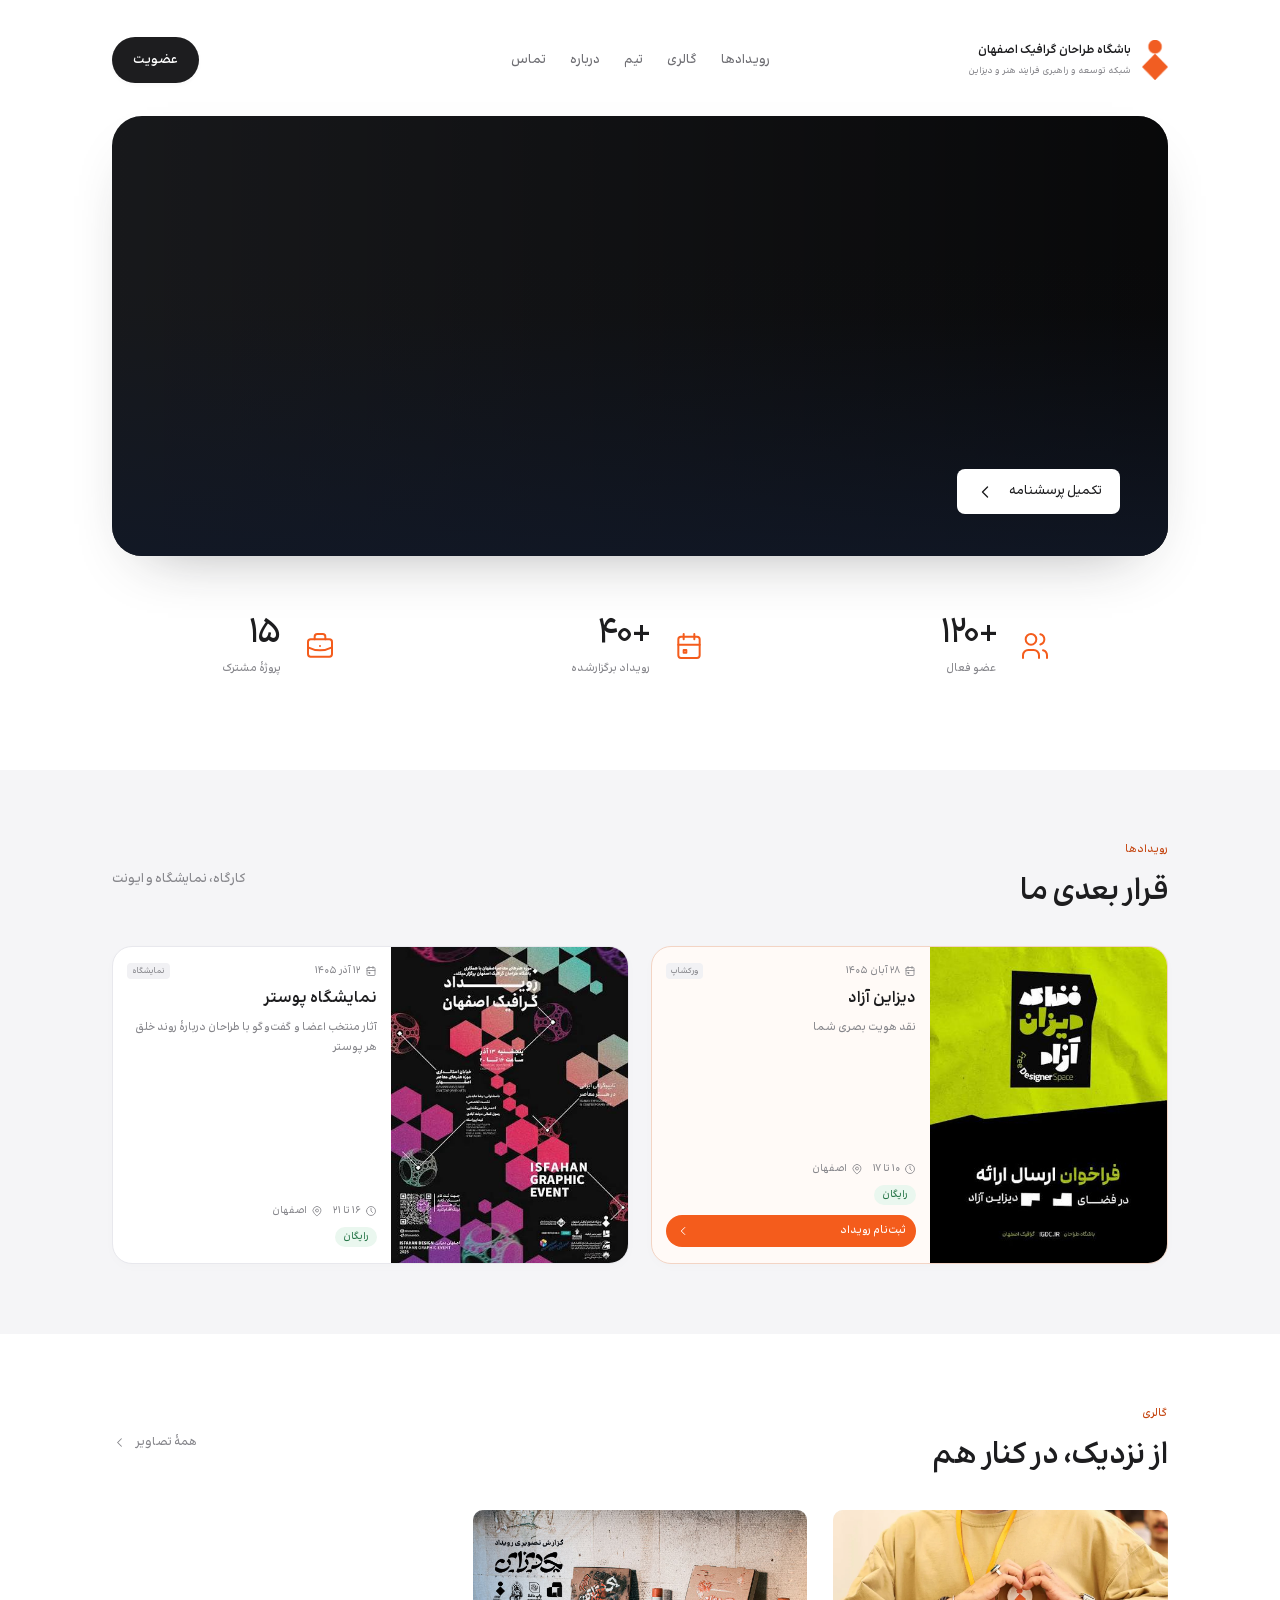
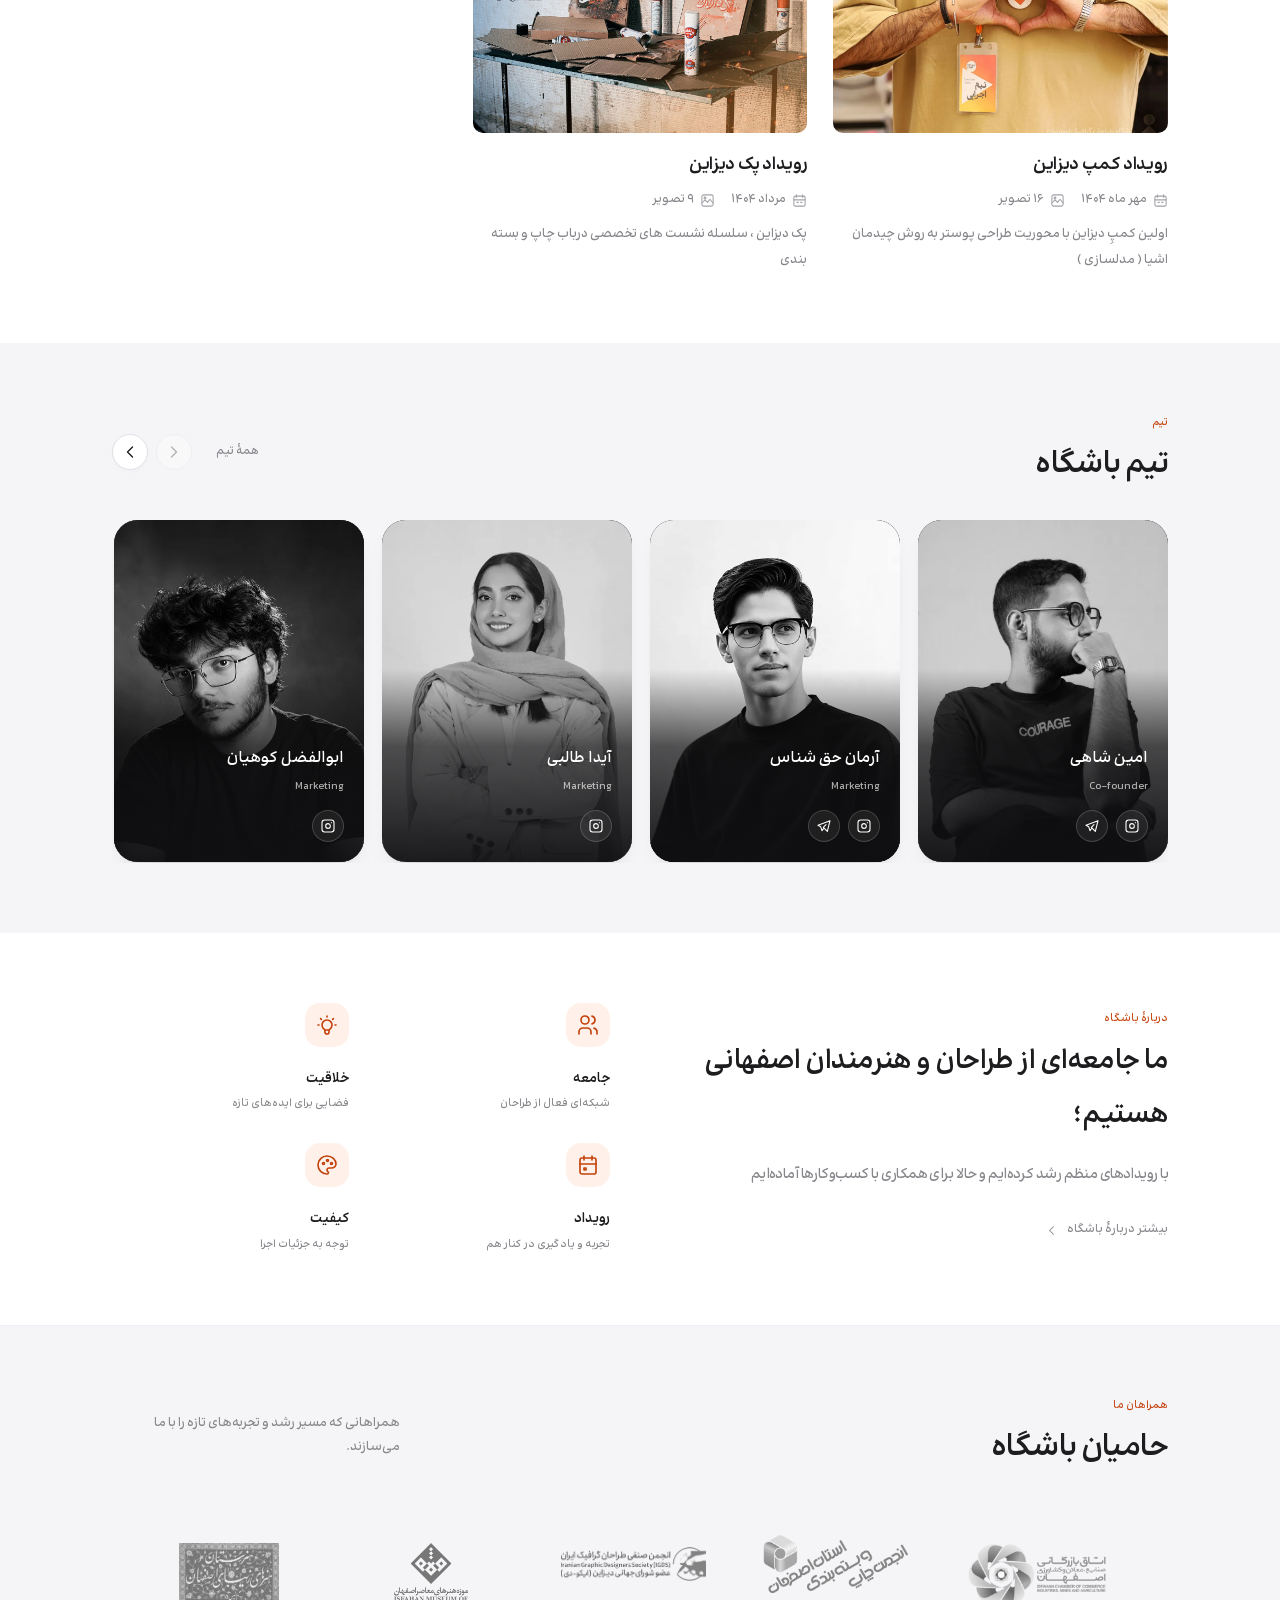
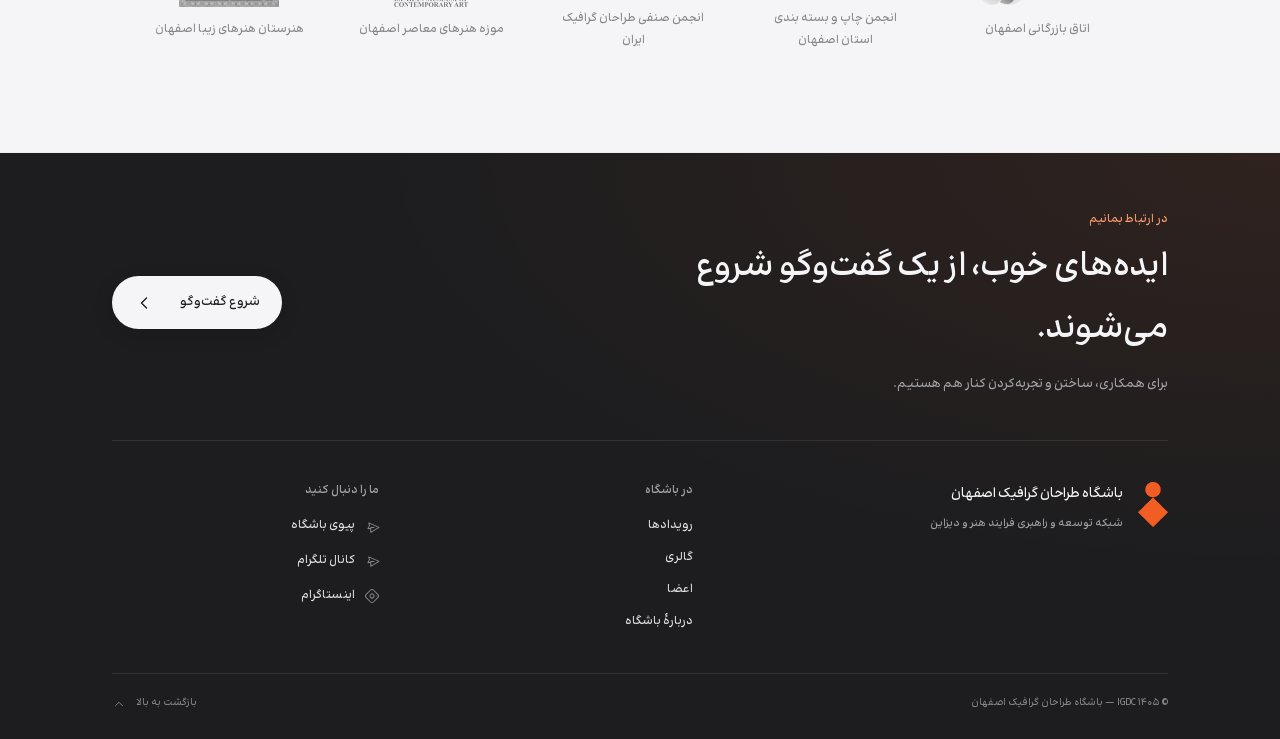
==== index.html @ b0b1ccf9 "Add files via upload" ====
<!DOCTYPE html>
<html lang="fa" dir="rtl"><head><meta charset="utf-8"><meta name="viewport" content="width=device-width, initial-scale=1, viewport-fit=cover"><title>باشگاه طراحان گرافیک اصفهان | IGDC</title><meta name="description" content="شبکه توسعه و راهبری فرایند هنر و دیزاین"><meta property="og:type" content="website"><meta property="og:title" content="باشگاه طراحان گرافیک اصفهان"><meta property="og:description" content="شبکه توسعه و راهبری فرایند هنر و دیزاین"><meta name="theme-color" content="#ffffff"><meta name="color-scheme" content="light"><link rel="canonical" href="https://igdc.ir/"><meta property="og:url" content="https://igdc.ir/"><link rel="icon" type="image/png" href="/assets/img/Favicon.png"><link rel="apple-touch-icon" href="/assets/img/Favicon.png"><link rel="preload" href="/assets/fonts/Ravi-VF.ttf" as="font" type="font/ttf" crossorigin><link rel="stylesheet" href="/assets/site.css?v=13"></head><body><a class="skip" href="#main">پرش به محتوا</a><svg width="0" height="0" style="position:absolute" aria-hidden="true" focusable="false"><defs>
<symbol id="cal" viewBox="0 0 24 24">
  <path d="M4 7a2 2 0 0 1 2 -2h12a2 2 0 0 1 2 2v12a2 2 0 0 1 -2 2h-12a2 2 0 0 1 -2 -2l0 -12" />
  <path d="M16 3l0 4" />
  <path d="M8 3l0 4" />
  <path d="M4 11l16 0" />
  <path d="M8 15h2v2h-2l0 -2" />
</symbol>
<symbol id="pin" viewBox="0 0 24 24">
  <path d="M9 11a3 3 0 1 0 6 0a3 3 0 0 0 -6 0" />
  <path d="M17.657 16.657l-4.243 4.243a2 2 0 0 1 -2.827 0l-4.244 -4.243a8 8 0 1 1 11.314 0" />
</symbol>
<symbol id="mail" viewBox="0 0 24 24">
  <path d="M3 7a2 2 0 0 1 2 -2h14a2 2 0 0 1 2 2v10a2 2 0 0 1 -2 2h-14a2 2 0 0 1 -2 -2v-10" />
  <path d="M3 7l9 6l9 -6" />
</symbol>
<symbol id="phone" viewBox="0 0 24 24">
  <path d="M5 4h4l2 5l-2.5 1.5a11 11 0 0 0 5 5l1.5 -2.5l5 2v4a2 2 0 0 1 -2 2a16 16 0 0 1 -15 -15a2 2 0 0 1 2 -2" />
</symbol>
<symbol id="moon" viewBox="0 0 24 24">
  <path d="M12 3c.132 0 .263 0 .393 0a7.5 7.5 0 0 0 7.92 12.446a9 9 0 1 1 -8.313 -12.454l0 .008" />
</symbol>
<symbol id="sun" viewBox="0 0 24 24">
  <path d="M8 12a4 4 0 1 0 8 0a4 4 0 1 0 -8 0" />
  <path d="M3 12h1m8 -9v1m8 8h1m-9 8v1m-6.4 -15.4l.7 .7m12.1 -.7l-.7 .7m0 11.4l.7 .7m-12.1 -.7l-.7 .7" />
</symbol>
<symbol id="ig" viewBox="0 0 24 24">
  <path d="M3 7a4 4 0 0 1 4 -4h10a4 4 0 0 1 4 4v10a4 4 0 0 1 -4 4h-10a4 4 0 0 1 -4 -4l0 -10" />
  <path d="M8.5 12a3.5 3.5 0 1 0 7 0a3.5 3.5 0 0 0 -7 0" />
  <path d="M17 7v.01" />
</symbol>
<symbol id="tg" viewBox="0 0 24 24">
  <path d="M15 10l-4 4l6 6l4 -16l-18 7l4 2l2 6l3 -4" />
</symbol>
<symbol id="clock" viewBox="0 0 24 24">
  <path d="M3 12a9 9 0 1 0 18 0a9 9 0 0 0 -18 0" />
  <path d="M12 7v5l3 3" />
</symbol>
<symbol id="users" viewBox="0 0 24 24">
  <path d="M5 7a4 4 0 1 0 8 0a4 4 0 1 0 -8 0" />
  <path d="M3 21v-2a4 4 0 0 1 4 -4h4a4 4 0 0 1 4 4v2" />
  <path d="M16 3.13a4 4 0 0 1 0 7.75" />
  <path d="M21 21v-2a4 4 0 0 0 -3 -3.85" />
</symbol>
<symbol id="pal" viewBox="0 0 24 24">
  <path d="M12 21a9 9 0 0 1 0 -18c4.97 0 9 3.582 9 8c0 1.06 -.474 2.078 -1.318 2.828c-.844 .75 -1.989 1.172 -3.182 1.172h-2.5a2 2 0 0 0 -1 3.75a1.3 1.3 0 0 1 -1 2.25" />
  <path d="M7.5 10.5a1 1 0 1 0 2 0a1 1 0 1 0 -2 0" />
  <path d="M11.5 7.5a1 1 0 1 0 2 0a1 1 0 1 0 -2 0" />
  <path d="M15.5 10.5a1 1 0 1 0 2 0a1 1 0 1 0 -2 0" />
</symbol>
<symbol id="bulb" viewBox="0 0 24 24">
  <path d="M3 12h1m8 -9v1m8 8h1m-15.4 -6.4l.7 .7m12.1 -.7l-.7 .7" />
  <path d="M9 16a5 5 0 1 1 6 0a3.5 3.5 0 0 0 -1 3a2 2 0 0 1 -4 0a3.5 3.5 0 0 0 -1 -3" />
  <path d="M9.7 17l4.6 0" />
</symbol>
<symbol id="chev" viewBox="0 0 24 24">
  <path d="M15 6l-6 6l6 6" />
</symbol>
<symbol id="projects" viewBox="0 0 24 24">
  <path d="M3 9a2 2 0 0 1 2 -2h14a2 2 0 0 1 2 2v9a2 2 0 0 1 -2 2h-14a2 2 0 0 1 -2 -2l0 -9" />
  <path d="M8 7v-2a2 2 0 0 1 2 -2h4a2 2 0 0 1 2 2v2" />
  <path d="M12 12l0 .01" />
  <path d="M3 13a20 20 0 0 0 18 0" />
</symbol></defs></svg><header id="hdr"><div class="wrap bar"><a class="logo" href="#home" aria-label="باشگاه طراحان گرافیک اصفهان — خانه"><img class="brand-mark" src="/assets/img/Logo.png" alt="" width="26" height="40"><span class="brand-wordmark"><b>باشگاه طراحان گرافیک اصفهان</b><small>شبکه توسعه و راهبری فرایند هنر و دیزاین</small></span></a><nav id="menu" aria-label="ناوبری اصلی"><a href="#events">رویدادها</a><a href="/gallery">گالری</a><a href="/members">تیم</a><a href="/about">درباره</a><a href="#club-footer">تماس</a></nav><div class="acts"><button class="cta membership-trigger" type="button" aria-haspopup="dialog" aria-controls="membership-dialog">عضویت</button><button class="burger" id="mb" type="button" aria-label="باز کردن منو" aria-expanded="false" aria-controls="menu"><span></span></button></div></div></header><main id="main"><section class="hero" id="home"><div class="wrap"><h1 class="sr-only">باشگاه طراحان گرافیک اصفهان</h1><div class="feature-stage" id="feature-stage"><div class="stage-art" aria-hidden="true"><span class="stage-word">IGDC</span><span class="orb"></span><span class="orb2"></span></div></div><div class="stats" aria-label="باشگاه در یک نگاه"><div class="stat"><svg class="i stat-icon" aria-hidden="true"><use href="#users"/></svg><strong dir="ltr">۱۲۰+</strong><span>عضو فعال</span></div><div class="stat"><svg class="i stat-icon" aria-hidden="true"><use href="#cal"/></svg><strong dir="ltr">۴۰+</strong><span>رویداد برگزارشده</span></div><div class="stat"><svg class="i stat-icon" aria-hidden="true"><use href="#projects"/></svg><strong dir="ltr">۱۵</strong><span>پروژهٔ مشترک</span></div></div></div></section><section class="section section-tint" id="events"><div class="wrap"><div class="section-heading"><div><span class="eyebrow">رویدادها</span><h2>قرار بعدی ما</h2></div><p>کارگاه، نمایشگاه و ایونت</p></div><div class="events"><article class="ev registration-open"><div class="event-summary"><div class="ev-visual"><span class="event-monogram" aria-hidden="true"><svg class="i" aria-hidden="true"><use href="#pal"/></svg></span><span class="event-category">ورکشاپ</span><span class="event-status">ثبت‌نام باز است</span></div><div class="ev-body"><div class="event-date"><svg class="i" aria-hidden="true"><use href="#cal"/></svg><span>۲۸ آبان ۱۴۰۵</span></div><h3>هویت بصری، از بریف تا ارائه</h3><p class="event-description">طراحی یک هویت کامل در یک روز، با نقد حضوری و بازخورد مستقیم</p></div></div><div class="event-footer"><div class="event-details"><div class="event-meta"><span><svg class="i" aria-hidden="true"><use href="#clock"/></svg>۱۰ تا ۱۷</span><span><svg class="i" aria-hidden="true"><use href="#pin"/></svg>اصفهان</span></div></div><span class="event-pending">لینک ثبت‌نام به‌زودی</span></div></article><article class="ev"><div class="event-summary"><div class="ev-visual"><span class="event-monogram" aria-hidden="true"><svg class="i" aria-hidden="true"><use href="#pal"/></svg></span><span class="event-category">نمایشگاه</span><span class="event-status">برنامهٔ باشگاه</span></div><div class="ev-body"><div class="event-date"><svg class="i" aria-hidden="true"><use href="#cal"/></svg><span>۱۲ آذر ۱۴۰۵</span></div><h3>نمایشگاه پوستر</h3><p class="event-description">آثار منتخب تیم و گفت‌وگو با طراحان دربارهٔ روند خلق هر پوستر</p></div></div><div class="event-footer"><div class="event-details"><div class="event-meta"><span><svg class="i" aria-hidden="true"><use href="#clock"/></svg>۱۶ تا ۲۱</span><span><svg class="i" aria-hidden="true"><use href="#pin"/></svg>اصفهان</span></div></div></div></article></div></div></section><section class="section" id="gallery"><div class="wrap"><div class="section-heading"><div><span class="eyebrow">گالری</span><h2>از نزدیک، در کنار هم</h2></div><a class="text-link" href="/gallery">همهٔ تصاویر <svg class="i" aria-hidden="true"><use href="#chev"/></svg></a></div><div class="gal" data-gallery="preview"><p class="empty-state">تصاویر تازهٔ باشگاه به‌زودی اینجا قرار می‌گیرند.</p></div></div></section><section class="section section-tint" id="team"><div class="wrap"><div class="section-heading members-heading"><div><span class="eyebrow">تیم</span><h2>تیم باشگاه</h2></div><div class="member-actions"><a class="text-link all-members" href="/members">همهٔ تیم</a><div class="rail-controls" aria-label="حرکت میان تیم"><button class="rail-button" type="button" data-rail-prev aria-controls="members-rail" aria-label="تیمی قبلی"><svg class="i" aria-hidden="true"><use href="#chev"/></svg></button><button class="rail-button" type="button" data-rail-next aria-controls="members-rail" aria-label="تیمی بعدی"><svg class="i" aria-hidden="true"><use href="#chev"/></svg></button></div></div></div><div class="team members-strip" id="members-rail" tabindex="0" role="region" aria-label="تیمی باشگاه"><article class="mem"><div class="ph"><span class="portrait-placeholder" aria-hidden="true"><svg class="i" aria-hidden="true"><use href="#users"/></svg></span></div><div class="mi"><h3>نام عضو اول</h3><p>مدیر باشگاه</p></div></article><article class="mem"><div class="ph"><span class="portrait-placeholder" aria-hidden="true"><svg class="i" aria-hidden="true"><use href="#users"/></svg></span></div><div class="mi"><h3>نام عضو دوم</h3><p>مدیر رویدادها</p></div></article><article class="mem"><div class="ph"><span class="portrait-placeholder" aria-hidden="true"><svg class="i" aria-hidden="true"><use href="#users"/></svg></span></div><div class="mi"><h3>نام عضو سوم</h3><p>مدیر بازاریابی</p></div></article><article class="mem"><div class="ph"><span class="portrait-placeholder" aria-hidden="true"><svg class="i" aria-hidden="true"><use href="#users"/></svg></span></div><div class="mi"><h3>نام عضو چهارم</h3><p>مدیر محتوا</p></div></article><article class="mem"><div class="ph"><span class="portrait-placeholder" aria-hidden="true"><svg class="i" aria-hidden="true"><use href="#users"/></svg></span></div><div class="mi"><h3>نام عضو پنجم</h3><p>عضو باشگاه</p></div></article><article class="mem"><div class="ph"><span class="portrait-placeholder" aria-hidden="true"><svg class="i" aria-hidden="true"><use href="#users"/></svg></span></div><div class="mi"><h3>نام عضو ششم</h3><p>عضو باشگاه</p></div></article><article class="mem"><div class="ph"><span class="portrait-placeholder" aria-hidden="true"><svg class="i" aria-hidden="true"><use href="#users"/></svg></span></div><div class="mi"><h3>نام عضو هفتم</h3><p>عضو باشگاه</p></div></article><article class="mem"><div class="ph"><span class="portrait-placeholder" aria-hidden="true"><svg class="i" aria-hidden="true"><use href="#users"/></svg></span></div><div class="mi"><h3>نام عضو هشتم</h3><p>عضو باشگاه</p></div></article><article class="mem"><div class="ph"><span class="portrait-placeholder" aria-hidden="true"><svg class="i" aria-hidden="true"><use href="#users"/></svg></span></div><div class="mi"><h3>نام عضو نهم</h3><p>عضو باشگاه</p></div></article><article class="mem"><div class="ph"><span class="portrait-placeholder" aria-hidden="true"><svg class="i" aria-hidden="true"><use href="#users"/></svg></span></div><div class="mi"><h3>نام عضو دهم</h3><p>عضو باشگاه</p></div></article></div></div></section><section class="section" id="about"><div class="wrap about-layout"><div class="about-copy"><span class="eyebrow">دربارهٔ باشگاه</span><h2 class="statement">ما جامعه‌ای از طراحان و هنرمندان اصفهانی هستیم؛<span>با رویدادهای منظم رشد کرده‌ایم و حالا برای همکاری با کسب‌وکارها آماده‌ایم</span></h2><a class="text-link about-more" href="/about">بیشتر دربارهٔ باشگاه <svg class="i" aria-hidden="true"><use href="#chev"/></svg></a></div><div class="vals"><div class="val"><svg class="i" aria-hidden="true"><use href="#users"/></svg><h3>جامعه</h3><p>شبکه‌ای فعال از طراحان</p></div><div class="val"><svg class="i" aria-hidden="true"><use href="#bulb"/></svg><h3>خلاقیت</h3><p>فضایی برای ایده‌های تازه</p></div><div class="val"><svg class="i" aria-hidden="true"><use href="#cal"/></svg><h3>رویداد</h3><p>تجربه و یادگیری در کنار هم</p></div><div class="val"><svg class="i" aria-hidden="true"><use href="#pal"/></svg><h3>کیفیت</h3><p>توجه به جزئیات اجرا</p></div></div></div></section><section class="section sponsors-section" id="sponsors" aria-labelledby="sponsors-title"><div class="wrap"><div class="section-heading sponsor-heading"><div><span class="eyebrow">همراهان ما</span><h2 id="sponsors-title">حامیان باشگاه</h2></div><p data-sponsors-description>همراهانی که مسیر رشد و تجربه‌های تازه را با ما می‌سازند.</p></div><div class="sponsors-grid" tabindex="0" role="region" aria-label="لوگوهای حامیان باشگاه"><div class="sponsors-track"><div class="sponsors-group" aria-hidden="true"><span class="sponsor-card sponsor-placeholder"></span><span class="sponsor-card sponsor-placeholder"></span><span class="sponsor-card sponsor-placeholder"></span><span class="sponsor-card sponsor-placeholder"></span><span class="sponsor-card sponsor-placeholder"></span><span class="sponsor-card sponsor-placeholder"></span></div><div class="sponsors-group sponsors-clone" aria-hidden="true"><span class="sponsor-card sponsor-placeholder"></span><span class="sponsor-card sponsor-placeholder"></span><span class="sponsor-card sponsor-placeholder"></span><span class="sponsor-card sponsor-placeholder"></span><span class="sponsor-card sponsor-placeholder"></span><span class="sponsor-card sponsor-placeholder"></span></div></div></div></div></section></main><footer class="club-footer" id="club-footer"><div class="wrap"><div class="footer-top"><div><span class="eyebrow" data-footer-eyebrow>در ارتباط بمانیم</span><h2 data-footer-title>ایده‌های خوب، از یک گفت‌وگو شروع می‌شوند.</h2><p data-footer-description>برای همکاری، ساختن و تجربه‌کردن کنار هم هستیم.</p></div><button class="footer-cta" data-footer-action type="button" aria-haspopup="dialog" aria-controls="contact-dialog">شروع گفت‌وگو <svg class="i" aria-hidden="true"><use href="#chev"/></svg></button></div><div class="footer-columns"><div class="footer-identity"><img src="/assets/img/Logo.png" alt="" width="30" height="46"><div><p data-footer-brand>باشگاه طراحان گرافیک اصفهان</p><p data-footer-tagline>شبکه توسعه و راهبری فرایند هنر و دیزاین</p></div></div><div><h3 data-footer-links-title>در باشگاه</h3><nav class="footer-links" aria-label="پیوندهای پایین صفحه"><a href="/#events">رویدادها</a><a href="/gallery">گالری</a><a href="/members">تیم</a><a href="/about">دربارهٔ باشگاه</a></nav></div><div><h3 data-footer-social-title>ما را دنبال کنید</h3><div class="footer-networks"><a href="https://t.me/igdcir">کانال تلگرام <svg class="i" aria-hidden="true"><use href="#chev"/></svg></a><a href="https://t.me/igdc_ir">گفت‌وگو در تلگرام <svg class="i" aria-hidden="true"><use href="#chev"/></svg></a><a href="https://www.instagram.com/igdc.ir/" target="_blank" rel="noopener noreferrer">اینستاگرام <svg class="i" aria-hidden="true"><use href="#chev"/></svg></a></div></div></div><div class="footer-bottom"><p data-footer-copyright>© ۱۴۰۵ IGDC — باشگاه طراحان گرافیک اصفهان</p><a href="#main">بازگشت به بالا <svg class="i" aria-hidden="true"><use href="#chev"/></svg></a></div></div></footer><dialog class="membership-dialog" id="membership-dialog" aria-labelledby="membership-title"><button type="button" class="dialog-close" data-close-membership aria-label="بستن">×</button><div class="membership-art" data-membership-art aria-hidden="true"></div><div class="membership-content"><span class="eyebrow">عضویت در باشگاه</span><h2 id="membership-title">دیدار بعدی ما، به‌زودی.</h2><span class="membership-state"><span></span>عضویت فعلاً بسته است</span><p>زمان شروع عضویت در شبکه‌های اجتماعی باشگاه اعلام می‌شود.</p><div class="dialog-socials"><a class="social-link" href="https://t.me/igdcir" data-channel-link target="_blank" rel="noopener noreferrer"><svg class="i" aria-hidden="true"><use href="#tg"/></svg>کانال تلگرام</a><a class="social-link" href="https://www.instagram.com/igdc.ir/" data-instagram-link target="_blank" rel="noopener noreferrer"><svg class="i" aria-hidden="true"><use href="#ig"/></svg>اینستاگرام</a></div></div></dialog><div class="lb" id="lb" hidden role="dialog" aria-modal="true" aria-label="نمایش تصویر"><button class="lb-x" id="lbx" type="button" aria-label="بستن تصویر">×</button><img id="lbimg" alt=""></div><script src="/assets/main.js?v=11" defer></script><script src="/assets/cms.js?v=13" defer></script><script src="/assets/gallery.js?v=10" defer></script><dialog class="contact-dialog" id="contact-dialog" aria-labelledby="contact-title"><button type="button" class="dialog-close" data-close-contact aria-label="بستن">×</button><span class="eyebrow">در ارتباط بمانیم</span><h2 id="contact-title">شروع گفت‌وگو</h2><p class="contact-intro">اطلاعات تماس و پیامتان را برای ما بنویسید.</p><form class="cform" id="cf"><div class="form-row"><div class="fld"><label for="fname">نام و نام خانوادگی</label><input id="fname" name="name" autocomplete="name" required maxlength="120"></div><div class="fld"><label for="fphone">شماره موبایل</label><input id="fphone" name="phone" type="tel" dir="ltr" autocomplete="tel" required maxlength="24"></div></div><div class="form-row"><div class="fld"><label for="femail">ایمیل (اختیاری)</label><input id="femail" name="email" type="email" dir="ltr" autocomplete="email" maxlength="160"></div><div class="fld"><label for="fsubject">موضوع گفت‌وگو</label><div class="select-wrap"><select id="fsubject" name="subject"><option>همکاری</option><option>رویدادها</option><option>سایر موضوعات</option></select><svg class="i" aria-hidden="true"><use href="#chev"/></svg></div></div></div><div class="fld"><label for="fmessage">پیام شما</label><textarea id="fmessage" name="message" required maxlength="5000"></textarea></div><div class="honeypot" aria-hidden="true"><label for="ftrap">این قسمت را خالی بگذارید</label><input id="ftrap" name="_gotcha" tabindex="-1" autocomplete="off"></div><p class="form-note" id="contact-note">ارسال فرم هنوز فعال نشده؛ از شبکه‌های اجتماعی زیر با ما در تماس باشید.</p><button class="btn" type="submit" disabled>ارسال پیام <svg class="i" aria-hidden="true"><use href="#chev"/></svg></button><p class="fstat" id="fstat" role="status" aria-live="polite"></p></form><div class="contact-networks" aria-label="شبکه‌های اجتماعی"><a class="network-link" href="https://t.me/igdc_ir" target="_blank" rel="noopener noreferrer"><span class="network-icon"><svg class="i" aria-hidden="true"><use href="#tg"/></svg></span><span class="network-copy"><span class="network-label">پیوی باشگاه</span><span class="network-handle" dir="ltr">@igdc_ir</span></span></a><a class="network-link" href="https://t.me/igdcir" target="_blank" rel="noopener noreferrer"><span class="network-icon"><svg class="i" aria-hidden="true"><use href="#tg"/></svg></span><span class="network-copy"><span class="network-label">کانال تلگرام</span><span class="network-handle" dir="ltr">@igdcir</span></span></a><a class="network-link" href="https://www.instagram.com/igdc.ir/" target="_blank" rel="noopener noreferrer"><span class="network-icon"><svg class="i" aria-hidden="true"><use href="#ig"/></svg></span><span class="network-copy"><span class="network-label">اینستاگرام</span><span class="network-handle" dir="ltr">@igdc.ir</span></span></a></div></dialog><dialog class="poster-dialog" id="poster-dialog" aria-labelledby="poster-title"><div class="poster-toolbar"><h2 id="poster-title">پوستر رویداد</h2><button class="poster-close" type="button" data-close-poster aria-label="بستن پوستر"><svg class="i" viewBox="0 0 24 24" aria-hidden="true"><path d="m6 6 12 12M6 18 18 6"/></svg></button></div><img id="poster-image" alt=""></dialog></body></html>
---- assets/site.css ----
@font-face{font-family:Ravi;src:url('fonts/Ravi-VF.ttf') format('truetype');font-weight:200 600;font-display:swap}
:root{color-scheme:light;--ink:#1d1d1f;--mute:#86868b;--accent:#f45c1c;--accent-ink:#c4430d;--line:#e8e8ed;--soft:#f5f5f7;--radius:24px}
*{box-sizing:border-box;margin:0}html{scroll-behavior:smooth;scroll-padding-top:20px;-webkit-text-size-adjust:100%}body{background:#fff;color:var(--ink);font:400 15px/1.9 var(--site-font,Ravi),system-ui,sans-serif;-webkit-font-smoothing:antialiased}button,input,textarea,select{font:inherit}button,a,input,select,textarea{-webkit-tap-highlight-color:transparent}button{cursor:pointer}a{color:inherit;text-decoration:none}button:disabled{cursor:default}img{display:block;max-width:100%}h1,h2,h3,h4,b,strong{font-weight:500}h1,h2,h3{line-height:1.65}svg.i{width:20px;height:20px;fill:none;stroke:currentColor;stroke-width:1.65;stroke-linecap:round;stroke-linejoin:round;flex:none}a,button,input,textarea,select{touch-action:manipulation}:focus-visible{outline:2px solid var(--accent);outline-offset:4px}::selection{background:#ffe2d2;color:var(--ink)}[hidden]{display:none!important}.wrap{width:min(1120px,100%);padding-inline:32px;margin-inline:auto;min-width:0}.skip{position:absolute;top:8px;right:8px;transform:translateY(-180%);background:var(--ink);color:#fff;padding:8px 16px;z-index:500}.skip:focus{transform:none}
/* Header */
header{position:relative;z-index:30;background:transparent}.bar{min-height:88px;display:flex;align-items:center;justify-content:space-between;gap:24px}.logo{display:flex;align-items:center;gap:11px;flex:none}.brand-mark{width:26px;height:40px;object-fit:contain}.brand-wordmark{display:grid;gap:1px}.brand-wordmark b{font-size:12px;white-space:nowrap}.brand-wordmark small{font-size:10px;color:var(--mute);letter-spacing:.12em}nav{display:flex;align-items:center;gap:24px}nav a{font-size:13px;padding-block:9px;color:#6e6e73}nav a:hover,nav a[aria-current]{color:var(--accent-ink)}.acts{display:flex;align-items:center;gap:12px}.cta,.btn{border:0;border-radius:999px;background:var(--ink);color:#fff;display:inline-flex;align-items:center;justify-content:center;gap:12px;font-weight:450;font-size:13px;padding:11px 21px;white-space:nowrap}.cta,.btn{box-shadow:0 2px 4px #00000008;transition:background .2s,box-shadow .2s,transform .2s}.cta:hover,.btn:hover{background:#363638;box-shadow:0 4px 12px #00000012}.cta:active,.btn:active{transform:scale(.98)}.burger{display:none;align-items:center;justify-content:center;width:40px;height:40px;background:none;border:1px solid var(--line);border-radius:9px}.burger span,.burger span::before,.burger span::after{width:16px;height:1.5px;background:var(--ink);position:relative;display:block}.burger span::before,.burger span::after{content:'';position:absolute;left:0}.burger span::before{top:-5px}.burger span::after{top:5px}header.open .burger span{background:transparent}header.open .burger span::before{top:0;transform:rotate(45deg)}header.open .burger span::after{top:0;transform:rotate(-45deg)}
/* Introduction and optional feature */
.hero{padding:28px 0 46px}.hero-copy{text-align:center;margin:0 auto 26px;max-width:780px}.hero h1{font-size:clamp(25px,3.4vw,40px);font-weight:500;letter-spacing:-.025em;text-wrap:balance}.hero .sub{font-size:clamp(14px,1.6vw,17px);color:var(--mute);margin-top:8px}.feature-stage{position:relative;min-height:300px;isolation:isolate;border-radius:20px;overflow:hidden;background:#191a1d}.stage-art{position:absolute;inset:0;direction:ltr;background-image:linear-gradient(#ffffff03 1px,transparent 1px),linear-gradient(90deg,#ffffff03 1px,transparent 1px);background-size:44px 44px;display:grid;place-items:center}.stage-word{font:450 clamp(70px,11vw,130px)/1 Ravi,system-ui,sans-serif;color:#fff;letter-spacing:.045em;opacity:.92;direction:ltr;text-align:center;padding-inline-start:.045em;display:block;line-height:1;text-box-trim:trim-both;text-box-edge:cap alphabetic}.orb,.orb2{position:absolute;background:radial-gradient(circle at 30% 26%,#ffbd94,#f45c1c);box-shadow:0 18px 50px -22px #f45c1c90;will-change:transform}.orb{width:76px;height:76px;right:21%;bottom:18%;border-radius:50%;animation:float-circle 8s ease-in-out infinite alternate}.orb2{width:54px;height:54px;left:23%;top:21%;transform:rotate(45deg);animation:float-diamond 10s ease-in-out infinite alternate}@keyframes float-circle{from{transform:translate(0,0)}to{transform:translate(18px,-24px)}}@keyframes float-diamond{from{transform:translate(0,0) rotate(45deg)}to{transform:translate(-20px,24px) rotate(65deg)}}.feature-image{position:absolute;inset:0;width:100%;height:100%;object-fit:cover}.feature-stage.has-banner::after{content:'';position:absolute;inset:0;background:linear-gradient(90deg,#0001,#000a);z-index:0;pointer-events:none}.feature-copy{position:relative;z-index:1;min-height:300px;display:flex;flex-direction:column;align-items:flex-start;justify-content:center;padding:36px 42px;color:#fff;max-width:660px}.feature-copy h2{font-size:clamp(24px,3.2vw,36px);font-weight:500}.feature-copy p{font-size:15px;color:#ffffffcb;margin-top:10px;max-width:48ch}.feature-link{display:inline-flex;gap:14px;align-items:center;margin-top:20px;background:#fff;color:var(--ink);padding:10px 18px;border-radius:8px;font-size:13px}.stats{display:grid;grid-template-columns:repeat(3,minmax(0,1fr));gap:12px;margin-top:14px}.stat{display:flex;align-items:center;justify-content:center;gap:14px;background:var(--soft);border-radius:18px;padding:14px 12px;box-shadow:inset 0 1px 0 #ffffffb3;min-width:0}.stat strong{font-size:24px;line-height:1.3;color:#1d1d1f;font-weight:450}.stat span{font-size:12px;color:var(--mute)}
/* Shared sections */
.section{padding:70px 0}.section-tint{background:var(--soft)}.section-heading{display:flex;justify-content:space-between;align-items:center;gap:28px;margin-bottom:28px}.section-heading>p{font-size:13px;color:var(--mute);max-width:36ch}.eyebrow{display:block;font-size:11px;color:var(--accent-ink);margin-bottom:6px}h2{font-size:clamp(23px,3vw,31px);letter-spacing:-.02em}.text-link{display:inline-flex;align-items:center;gap:8px;font-size:12px;color:var(--mute);white-space:nowrap;padding:8px 0}.text-link .i{width:15px;height:15px}.text-link:hover{color:var(--accent-ink)} .empty-state{grid-column:1/-1;font-size:13px;text-align:center;color:var(--mute);padding:36px 20px;border:1px solid var(--line);border-radius:var(--radius);background:#fafafa}
/* Gallery */
.gal{display:grid;grid-template-columns:repeat(3,minmax(0,1fr));gap:18px}.tile{position:relative;aspect-ratio:4/3;border-radius:24px;overflow:hidden;background:#eee}.tile:has(.shot){cursor:zoom-in}.shot{width:100%;height:100%;object-fit:cover;transition:transform .3s}.tile:hover .shot{transform:scale(1.025)}.art{position:absolute;inset:0;background:#f5f5f7;display:grid;place-items:center;color:#bbb}.art:has(+.shot){display:none}.cap{position:absolute;inset-inline:0;bottom:0;padding:36px 16px 14px;color:#fff;background:linear-gradient(transparent,#0009);display:flex;justify-content:space-between;gap:8px;align-items:end}.cap b{font-size:12px}.cap span{font-size:10px}
/* Member grid and horizontal rail */
.team{display:grid;grid-template-columns:repeat(4,minmax(0,1fr));gap:18px}.mem{min-width:0;overflow:hidden;border-radius:22px;box-shadow:0 2px 8px #1d1d1f03;background:#fff;border:1px solid #e8e8ed}.ph{position:relative;aspect-ratio:4/4.3;background:#f0f0f3;overflow:hidden}.ph img{width:100%;height:100%;object-fit:cover}.portrait-placeholder{position:absolute;inset:0;display:grid;place-items:center;color:#c4c4cb}.portrait-placeholder .i{width:44px;height:44px;stroke-width:1}.mi{padding:14px 14px 16px}.mi h3{font-size:14px;line-height:1.8}.mi p{color:var(--mute);font-size:11px;margin-top:3px}.soc{display:flex;gap:8px;margin-top:10px}.soc a{display:grid;place-items:center;color:var(--mute);width:28px;height:28px}.soc .i{width:16px;height:16px}.member-actions{display:flex;align-items:center;gap:24px}.rail-controls{display:flex;gap:8px;direction:rtl}.rail-button{display:grid;place-items:center;width:36px;height:36px;border:1px solid #e0e0e5;border-radius:50%;background:#fff;color:var(--ink);box-shadow:0 2px 5px #1d1d1f05;transition:background .2s,color .2s}[data-rail-prev] .i{transform:rotate(180deg)}.rail-button:disabled{opacity:.3}.rail-button:not(:disabled):hover{background:var(--ink);color:#fff;border-color:var(--ink)}#team .members-strip{display:grid;grid-auto-flow:column;grid-template-columns:none;grid-auto-columns:calc((100% - 54px)/4);gap:18px;overflow-x:auto;overflow-y:hidden;scroll-snap-type:x mandatory;scrollbar-width:none;overscroll-behavior-inline:contain;scroll-padding:0;padding:1px;touch-action:pan-x pan-y}#team .members-strip::-webkit-scrollbar{display:none}.members-strip .mem{scroll-snap-align:start}.rail-status{font-size:11px;color:var(--mute);margin-top:12px;min-height:21px;text-align:left}
/* About */
.about-layout{display:grid;grid-template-columns:1fr 1fr;align-items:center;gap:60px}.statement{font-size:clamp(21px,2.6vw,28px);line-height:1.9;font-weight:500}.statement span{display:block;color:var(--mute);font-size:15px;line-height:2.2;margin-top:16px;font-weight:400}.vals{display:grid;grid-template-columns:1fr 1fr;gap:28px 24px}.val{border:0;text-align:right}.val>.i{color:var(--accent-ink);background:#fff1e9;border-radius:15px;box-sizing:content-box;width:24px;height:24px;padding:10px;margin-bottom:9px}.val h3{font-size:14px}.val p{font-size:11px;color:var(--mute);margin-top:3px}
/* Contact */
.contact-layout{display:grid;grid-template-columns:.8fr 1.2fr;align-items:start;gap:70px}.contact-copy>p{font-size:14px;color:var(--mute);margin-top:15px;max-width:35ch;line-height:2.1}.contact-socials{display:grid;gap:14px;margin-top:28px}.contact-socials a{display:flex;align-items:center;gap:12px;font-size:12px;color:var(--mute);padding:8px 0}.contact-socials a>.i{color:var(--accent-ink);width:23px;height:23px}.contact-socials b{display:block;font-size:13px;color:var(--ink);font-weight:450;margin-top:2px}.contact-socials a:hover b{color:var(--accent-ink)}.cform{display:grid;gap:18px;border:1px solid var(--line);border-radius:26px;background:#fff;padding:28px;box-shadow:0 4px 24px #1d1d1f04,0 16px 48px #1d1d1f03}.cform h3{font-size:18px;margin-bottom:1px}.form-row{display:grid;grid-template-columns:1fr 1fr;gap:16px}.fld{min-width:0}.fld label{display:block;font-size:11px;margin-bottom:7px;color:#6e6e73}.optional{color:#86868b;font-size:10px}.fld input,.fld select,.fld textarea{width:100%;background:#fafafa;color:var(--ink);border:1px solid #e4e4e9;border-radius:12px;padding:11px 12px;font-size:12px;line-height:1.8;min-height:44px;outline:none}.fld input:focus,.fld select:focus,.fld textarea:focus{border-color:#f1a67a;box-shadow:0 0 0 4px #f45c1c12;background:#fff}.fld input::placeholder,.fld textarea::placeholder{color:#96969c}.fld textarea{min-height:110px;resize:vertical}.select-wrap{position:relative}.select-wrap select{appearance:none;-webkit-appearance:none;padding-inline-end:38px;cursor:pointer}.select-wrap>.i{position:absolute;inset-inline-end:12px;top:15px;width:14px;height:14px;transform:rotate(-90deg);pointer-events:none;color:var(--mute)}.form-bottom{display:flex;gap:20px;align-items:center;justify-content:space-between}.form-note{font-size:10px;color:var(--mute);max-width:25ch;line-height:1.9}.btn:disabled{background:#b5b5bb}.btn .i{width:16px;height:16px}.fstat{font-size:12px;line-height:2;color:var(--accent-ink)}.fstat:empty{display:none}.honeypot{position:absolute;width:1px;height:1px;padding:0;border:0;overflow:hidden;clip-path:inset(50%);opacity:0;pointer-events:none}
/* Footer and collection pages */
footer{padding:32px 0;border-top:1px solid var(--line)}.footer-inner{display:flex;align-items:center;justify-content:space-between;gap:25px}.footer-name{font-size:12px}.footer-description{font-size:10px;color:var(--mute);margin-top:3px}.footer-socials{display:flex;flex-wrap:wrap;gap:18px}.footer-socials a{display:inline-flex;align-items:center;gap:6px;font-size:10px;color:var(--mute)}.footer-socials .i{width:15px;height:15px}.copyright{font-size:10px;color:var(--mute);white-space:nowrap}.collection{min-height:65vh}.collection-heading{margin-bottom:34px}.collection-heading h1{font-size:32px;margin-top:18px}.collection-heading p{font-size:13px;color:var(--mute);margin-top:6px}
/* Membership and image dialogs */
.membership-dialog{position:fixed;inset:0;margin:auto;width:min(440px,calc(100% - 32px));max-height:calc(100dvh - 40px);overflow:auto;border:1px solid var(--line);border-radius:28px;padding:34px 28px;color:var(--ink);background:#fff;box-shadow:0 20px 100px #0002}.membership-dialog::backdrop{background:#1d1d1f66;backdrop-filter:blur(10px)}.membership-dialog h2{font-size:23px;margin-top:10px}.membership-dialog>p{font-size:13px;color:var(--mute);margin-top:10px;line-height:2.1}.dialog-close{position:absolute;inset-inline-end:14px;top:10px;font-size:24px;line-height:1;width:30px;height:30px;border:0;background:transparent;color:var(--mute)}.dialog-socials{display:flex;flex-wrap:wrap;gap:12px;margin-top:24px}.social-link{display:inline-flex;align-items:center;gap:8px;padding:10px 12px;background:var(--soft);border:1px solid var(--line);border-radius:999px;font-size:12px}.social-link .i{width:17px;height:17px}.lb{position:fixed;inset:0;z-index:1000;display:grid;place-items:center;background:#111e;padding:30px}.lb img{max-width:100%;max-height:85dvh;object-fit:contain;border-radius:8px}.lb-x{position:absolute;top:16px;left:16px;border:0;background:#ffffff25;color:#fff;border-radius:50%;width:40px;height:40px;font-size:24px}
/* Responsive layouts */
@media(max-width:1000px){.bar{gap:18px}nav{gap:17px}.brand-wordmark b{font-size:11px}.contact-layout{gap:36px}.about-layout{gap:36px}}
@media(max-width:800px){.wrap{padding-inline:24px}.bar{min-height:76px;gap:12px}.brand-wordmark b{font-size:12px}.brand-wordmark small{font-size:9px}nav{display:none;position:absolute;top:calc(100% - 5px);inset-inline:24px;flex-direction:column;align-items:stretch;gap:0;background:#fff;border:1px solid var(--line);border-radius:12px;padding:8px;box-shadow:0 15px 35px #1d1d1f0d}header.open nav{display:flex}nav a{padding:12px 14px;font-size:14px}.burger{display:flex}.cta{padding:10px 16px}.hero{padding-top:20px;padding-bottom:34px}.hero-copy{margin-bottom:22px}.feature-stage,.feature-copy{min-height:270px}.feature-copy{padding:28px}.orb{right:17%}.orb2{left:20%}.section{padding:52px 0}.section-heading{margin-bottom:24px}.team{grid-template-columns:repeat(3,minmax(0,1fr))}#team .members-strip{grid-auto-columns:calc((100% - 36px)/3)}.gal{grid-template-columns:repeat(2,minmax(0,1fr))}.about-layout{grid-template-columns:1fr 1fr;gap:30px}.statement{font-size:23px}.statement span{font-size:13px}.vals{gap:24px 16px}.contact-layout{grid-template-columns:1fr;gap:24px}.contact-copy>p{max-width:none}.contact-socials{display:flex;flex-wrap:wrap;gap:20px;margin-top:15px}.contact-socials a{font-size:11px}.contact-socials b{font-size:12px}.cform{padding:24px}.footer-inner{align-items:flex-start;flex-wrap:wrap}.footer-socials{gap:16px}.copyright{margin-inline-start:auto}}
@media(max-width:560px){.wrap{padding-inline:20px}.bar{min-height:72px}.brand-mark{width:22px;height:34px}.brand-wordmark{max-width:180px}.brand-wordmark b{font-size:10px;white-space:normal;line-height:1.8}.brand-wordmark small{font-size:8px}.logo{gap:8px}.acts{gap:8px}.cta{font-size:12px;padding:9px 13px}.burger{width:36px;height:36px}nav{inset-inline:20px}.hero{padding:18px 0 28px}.hero h1{font-size:25px;line-height:1.7;max-width:24ch;margin:auto}.hero .sub{font-size:12px;line-height:2;margin-top:8px;max-width:31ch;margin-inline:auto}.feature-stage,.feature-copy{min-height:225px;border-radius:14px}.stage-word{font-size:74px}.orb{width:52px;height:52px;right:13%;bottom:18%}.orb2{width:37px;height:37px;left:15%;top:20%}.feature-copy{padding:24px;max-width:100%}.feature-copy h2{font-size:23px}.feature-copy p{font-size:12px;line-height:2}.feature-link{margin-top:15px;padding:8px 14px;font-size:12px}.stats{gap:7px;margin-top:10px}.stat{flex-direction:column;gap:3px;padding:12px 3px}.stat strong{font-size:21px}.stat span{font-size:9px;text-align:center}.section{padding:42px 0}.section-heading{gap:14px;align-items:center;margin-bottom:22px}.section-heading>p{display:none}h2{font-size:24px}.eyebrow{font-size:10px;margin-bottom:4px}.gal{grid-template-columns:1fr;gap:14px}.member-actions{gap:12px;flex-wrap:wrap;justify-content:flex-end}.all-members{font-size:11px}.rail-controls{gap:6px}.rail-button{width:32px;height:32px}.rail-button .i{width:17px;height:17px}.members-heading{align-items:end}.members-heading h2{font-size:22px}.member-actions .all-members{flex-basis:100%;justify-content:flex-end;padding:0}.team{grid-template-columns:repeat(2,minmax(0,1fr));gap:12px}#team .members-strip{grid-auto-columns:calc((100% - 12px)/2);gap:12px}.mi{padding:11px 10px 12px}.mi h3{font-size:12px}.mi p{font-size:10px}.ph{aspect-ratio:4/4.5}.rail-status{font-size:10px;margin-top:9px}.about-layout{grid-template-columns:1fr;gap:30px}.statement{font-size:22px;line-height:1.9}.statement span{font-size:13px;line-height:2.1;margin-top:12px}.vals{gap:25px 20px}.val h3{font-size:13px}.val p{font-size:10px}.val>.i{width:22px;height:22px;padding:9px;margin-bottom:7px}.contact-copy>p{font-size:12px;margin-top:8px}.contact-socials{gap:14px 20px}.contact-socials a>.i{width:20px;height:20px}.cform{padding:20px;gap:16px}.cform h3{font-size:17px}.form-row{grid-template-columns:1fr;gap:16px}.fld input,.fld select,.fld textarea{font-size:16px;min-height:46px;padding:10px 12px}.fld label{font-size:11px}.fld textarea{min-height:106px;font-size:14px}.select-wrap>.i{top:16px}.form-bottom{align-items:stretch;flex-direction:column;gap:9px}.form-note{max-width:none;font-size:10px}.btn{min-height:44px}.footer-inner{gap:18px}.footer-name{font-size:11px}.footer-description{font-size:10px;max-width:30ch}.footer-socials{flex-basis:100%;gap:16px}.copyright{margin:0}.collection-heading h1{font-size:27px}.collection-heading p{font-size:12px}.membership-dialog{padding:30px 22px}.membership-dialog h2{font-size:21px}.membership-dialog>p{font-size:12px}}
@media(max-width:350px){.wrap{padding-inline:16px}.brand-wordmark{max-width:145px}.brand-wordmark b{font-size:9px}.brand-mark{width:20px;height:31px}.bar{gap:8px}.cta{padding:9px 10px}.hero h1{font-size:23px}.stat span{font-size:8px}.members-heading h2{font-size:20px}.contact-socials{gap:10px}.footer-socials{gap:12px}}
@media(prefers-reduced-motion:reduce){html{scroll-behavior:auto}*,*::before,*::after{animation:none!important;transition:none!important}.orb2{transform:rotate(45deg)}}

/* Immersive hero, portrait cards and editable club footer */
.sr-only{position:absolute;width:1px;height:1px;padding:0;margin:-1px;overflow:hidden;clip-path:inset(50%);white-space:nowrap;border:0}
.hero{padding-top:12px;padding-bottom:52px}.feature-stage,.feature-copy{min-height:440px}.feature-stage{border-radius:30px;box-shadow:0 24px 60px -35px #1d1d1f70}.stage-word{font-size:clamp(110px,15vw,180px)}.orb{width:100px;height:100px}.orb2{width:71px;height:71px}
.stats{position:relative;isolation:isolate;margin:22px 18px 0;gap:0;border:1px solid #e8e8ed;background:linear-gradient(145deg,#fff,#f7f7fa);border-radius:24px;box-shadow:0 12px 35px -22px #1d1d1f40;overflow:hidden}.stats::before{content:'';position:absolute;inset:0;background:radial-gradient(ellipse at 95% 0,#ff6a0010,transparent 55%);z-index:-1}.stat{position:relative;flex-direction:column;gap:5px;background:transparent;border-radius:0;padding:24px 12px;box-shadow:none}.stat:not(:last-child)::after{content:'';position:absolute;inset-inline-end:0;top:28%;height:44%;width:1px;background:linear-gradient(transparent,#dcdce3,transparent)}.stat strong{font-size:38px;font-weight:450;letter-spacing:-.04em}.stat span{font-size:12px}.stat:hover strong{color:var(--accent-ink);transform:translateY(-3px)}.stat strong{transition:color .3s,transform .3s}
.mem{position:relative;isolation:isolate;border:0;border-radius:24px;background:#2b2b30;box-shadow:0 12px 24px -20px #0008;aspect-ratio:3/4.1;transition:box-shadow .4s}.mem:hover,.mem:focus-within{box-shadow:0 16px 30px -18px #0007}.ph{position:absolute;inset:0;aspect-ratio:auto;background:radial-gradient(ellipse at 25% 10%,#77777f,#333338 60%,#232326)}.ph img{filter:grayscale(1);transition:filter .65s,transform .8s cubic-bezier(.2,.7,.2,1)}.mem:hover .ph img,.mem:focus-within .ph img{filter:grayscale(0);transform:scale(1.045)}.portrait-placeholder{color:#ffffff26}.portrait-placeholder .i{width:58px;height:58px;stroke-width:1.2}.mi{position:absolute;inset-inline:0;bottom:0;z-index:1;padding:76px 20px 20px;background:linear-gradient(transparent,#101012b0 40%,#101012f2);color:#fff;transition:padding .4s}.mi h3{font-size:16px;font-weight:450}.mi p{color:#ffffffa8;font-size:11px}.soc{gap:8px;margin-top:12px}.soc a{color:#fff;width:32px;height:32px;border:1px solid #ffffff2b;background:#ffffff12;backdrop-filter:blur(10px);border-radius:50%;transition:background .25s,transform .25s,border-color .25s}.soc a:hover,.soc a:focus-visible{background:var(--accent);border-color:var(--accent);transform:translateY(-3px)}.soc .i{width:16px;height:16px}
.club-footer{position:relative;isolation:isolate;overflow:hidden;padding:0;background:#1d1d1f;color:#f5f5f7;border:0}.club-footer::before{content:'';position:absolute;inset:0;z-index:-1;background:radial-gradient(ellipse at 100% 0,#f45c1c16,transparent 50%);pointer-events:none}.footer-top{display:flex;align-items:center;justify-content:space-between;gap:36px;padding:56px 0 44px;border-bottom:1px solid #ffffff16}.club-footer .eyebrow{color:#ff9c70;font-size:12px}.footer-top h2{font-size:clamp(23px,3vw,34px);max-width:25ch;font-weight:450;line-height:1.8}.footer-top p{color:#a1a1a6;font-size:13px;margin-top:12px}.footer-cta{display:inline-flex;align-items:center;justify-content:center;gap:26px;flex:none;background:#f5f5f7;color:#1d1d1f;border-radius:999px;padding:14px 22px;font-size:13px;box-shadow:0 5px 20px #0002;transition:background .3s,transform .3s}.footer-cta:hover{background:#ff915e;transform:translateY(-3px)}.footer-columns{display:grid;grid-template-columns:1.6fr 1fr 1fr;gap:48px;padding:40px 0}.footer-identity{display:flex;align-items:start;gap:15px}.footer-identity img{object-fit:contain}.footer-identity p:first-child{font-size:14px}.footer-identity p+p{font-size:11px;color:#a1a1a6;max-width:30ch;margin-top:6px}.footer-columns h3{font-size:12px;font-weight:450;margin-bottom:14px;color:#a1a1a6}.club-footer nav.footer-links{display:grid;position:static;inset:auto;background:none;border:0;box-shadow:none;padding:0;gap:9px;align-items:start}.club-footer nav.footer-links a,.footer-networks a{font-size:12px;padding:0;color:#e1e1e6;transition:color .25s}.club-footer nav.footer-links a:hover,.footer-networks a:hover{color:#ff9c70}.footer-networks{display:grid;gap:12px}.footer-networks a{display:flex;align-items:center;gap:14px}.footer-networks .i{width:14px;height:14px;transform:rotate(45deg);color:#86868b}.footer-bottom{padding:20px 0 26px;border-top:1px solid #ffffff16;display:flex;align-items:center;justify-content:space-between;gap:20px;color:#86868b;font-size:10px}.footer-bottom a{display:flex;align-items:center;gap:10px}.footer-bottom .i{width:14px;height:14px;transform:rotate(90deg)}
.reveal-ready{opacity:0;transform:translateY(22px);transition:opacity .75s ease,transform .75s cubic-bezier(.2,.7,.2,1);transition-delay:var(--reveal-delay,0ms)}.reveal-ready.is-visible{opacity:1;transform:none}
.tile{transition:box-shadow .4s,opacity .75s,transform .75s}.tile:hover{box-shadow:0 16px 36px -18px #0005}.val>.i{transition:transform .35s,background .35s}.val:hover>.i{transform:translateY(-4px) rotate(-5deg);background:#ffe5d7}
@media(max-width:800px){.feature-stage,.feature-copy{min-height:370px}.stage-word{font-size:140px}.orb{width:82px;height:82px}.orb2{width:58px;height:58px}.stats{margin-inline:8px}.stat{padding:22px 10px}.stat strong{font-size:32px}.footer-columns{grid-template-columns:1.3fr 1fr 1fr;gap:24px}.footer-top{gap:24px;padding-top:44px}.footer-top h2{font-size:27px}.footer-cta{gap:15px}}
@media(max-width:560px){.hero{padding-top:8px;padding-bottom:34px}.feature-stage,.feature-copy{min-height:320px}.feature-stage{border-radius:24px}.stage-word{font-size:100px}.orb{width:66px;height:66px;right:14%;bottom:19%}.orb2{width:47px;height:47px;left:16%;top:22%}.stats{margin:16px 0 0;border-radius:20px}.stat{padding:20px 4px;gap:5px}.stat strong{font-size:28px}.stat span{font-size:9px}.mem{border-radius:19px;aspect-ratio:3/4.5}.mi{padding:65px 12px 15px}.mi h3{font-size:13px}.mi p{font-size:10px}.soc{gap:6px;margin-top:10px}.soc a{width:29px;height:29px}.soc .i{width:15px;height:15px}.footer-top{flex-direction:column;align-items:flex-start;gap:24px;padding:38px 0 30px}.footer-top h2{font-size:26px;max-width:23ch}.footer-top p{font-size:12px}.footer-columns{grid-template-columns:1fr 1fr;gap:28px 24px;padding:30px 0}.footer-identity{grid-column:1/-1}.footer-identity p+p{max-width:none}.footer-bottom{align-items:flex-start;font-size:9px}.footer-bottom p{max-width:25ch}.footer-bottom a{white-space:nowrap}.footer-cta{font-size:12px;padding:12px 20px}}
@media(prefers-reduced-motion:reduce){.reveal-ready{opacity:1;transform:none}.ph img{transition:none}.mem:hover .ph img,.mem:focus-within .ph img{transform:none}}

.ph:has(img) .portrait-placeholder{display:none}

/* Centered navigation, open statistics and club supporters */
#hdr{padding-top:16px}#hdr .bar{display:grid;grid-template-columns:minmax(0,1fr) auto minmax(0,1fr)}#hdr .logo{justify-self:start}#hdr .bar>nav{justify-self:center}#hdr .acts{justify-self:end}
.stats{margin:28px 0 0;background:none;border:0;border-radius:0;box-shadow:none;overflow:visible;gap:20px}.stats::before,.stat:not(:last-child)::after{display:none}.stat{display:grid;grid-template-columns:42px auto;grid-template-rows:auto auto;column-gap:18px;row-gap:3px;align-items:center;justify-content:center;padding:12px 0;background:none;box-shadow:none}.stat .stat-icon{grid-column:1;grid-row:1/3;width:32px;height:32px;color:var(--accent);stroke-width:1.5;justify-self:center;transition:transform .35s}.stat strong{grid-column:2;grid-row:1;font-size:34px;text-align:right}.stat span{grid-column:2;grid-row:2;font-size:11px;text-align:right}.stat:hover .stat-icon{transform:translateY(-4px) rotate(-5deg)}
.sponsors-section{background:var(--soft);border-block:1px solid #e8e8ed80}.sponsors-grid{display:grid;grid-template-columns:repeat(4,minmax(0,1fr));gap:24px 32px;align-items:center;padding:12px 0}.sponsor-card{min-width:0;min-height:138px;display:flex;flex-direction:column;align-items:center;justify-content:center;gap:15px;padding:18px 12px;border-radius:18px;color:var(--mute)}.sponsor-logo{width:150px;max-width:100%;height:64px;object-fit:contain;filter:grayscale(1);opacity:.7;transition:filter .4s,opacity .4s,transform .4s}.sponsor-card:hover .sponsor-logo,.sponsor-card:focus-visible .sponsor-logo{filter:grayscale(0);opacity:1;transform:translateY(-4px)}.sponsor-name{font-size:12px;text-align:center;line-height:1.8}.sponsors-empty{grid-column:1/-1;padding:24px 0;color:var(--mute);font-size:13px;line-height:2;text-align:right}
@media(max-width:1000px) and (min-width:801px){#hdr .bar>nav{gap:15px}#hdr .brand-wordmark b{font-size:10px}}
@media(max-width:800px){#hdr{padding-top:12px}#hdr .bar{display:flex}#hdr .bar>nav{justify-self:auto}.stats{gap:12px}.stat{grid-template-columns:34px auto;column-gap:10px}.stat strong{font-size:29px}.stat .stat-icon{width:28px;height:28px}.stat span{font-size:10px}.sponsors-grid{grid-template-columns:repeat(3,minmax(0,1fr));gap:20px}.sponsor-logo{width:130px}}
@media(max-width:560px){#hdr{padding-top:10px}.stats{margin-top:24px;gap:8px}.stat{display:flex;flex-direction:column;gap:6px;padding:8px 0}.stat .stat-icon{width:25px;height:25px;margin-bottom:4px}.stat strong{font-size:27px;text-align:center}.stat span{font-size:9px;text-align:center}.sponsors-grid{grid-template-columns:repeat(2,minmax(0,1fr));gap:16px}.sponsor-card{min-height:120px;padding:14px 8px;gap:12px}.sponsor-logo{height:54px;width:120px}.sponsor-name{font-size:11px}.sponsors-empty{font-size:12px;padding:16px 0}}

/* Membership artwork, quieter header and continuous supporters rail */
#hdr .brand-wordmark small{font-family:var(--site-font,Ravi),system-ui,sans-serif;letter-spacing:0;direction:rtl;font-size:9px;line-height:1.9;color:#86868b;max-width:280px}.stats{margin-block:44px 26px}
.membership-dialog{width:min(540px,calc(100% - 32px));padding:0;border:1px solid #ffffffc9;border-radius:30px;box-shadow:0 32px 100px #0003}.membership-dialog[open]{animation:membership-open .35s cubic-bezier(.2,.7,.2,1)}.dialog-close{top:15px;inset-inline-end:16px;z-index:2;width:32px;height:32px;border-radius:50%;background:#f2f2f5;color:#6e6e73}.dialog-close:hover{background:#e8e8ed}.membership-art{height:210px;display:grid;place-items:center;margin:20px 20px 0;border-radius:22px;background:radial-gradient(ellipse at 50% 100%,#fff0e6,transparent 75%),#fafafa;overflow:hidden}.membership-illustration{width:100%;height:100%;max-height:210px;object-fit:contain;padding:10px}.membership-content{padding:25px 32px 32px;text-align:center}.membership-content h2{font-size:28px;font-weight:450;margin-top:6px}.membership-content>p{font-size:13px;color:var(--mute);line-height:2.1;margin:14px auto 0;max-width:36ch}.membership-state{display:inline-flex;align-items:center;gap:7px;padding:5px 10px;margin-top:12px;border-radius:999px;background:#fff2e9;color:#bd4c1d;font-size:10px}.membership-state>span{width:5px;height:5px;border-radius:50%;background:#f45c1c}.membership-content .dialog-socials{justify-content:center;gap:10px;margin-top:24px}.membership-content .social-link{flex:1;justify-content:center;max-width:200px;gap:8px;padding:12px 14px;border:1px solid #e8e8ed;background:#f5f5f7;transition:background .25s,transform .25s}.membership-content .social-link:hover{background:#ffe9dd;transform:translateY(-2px)}
@keyframes membership-open{from{opacity:0;transform:translateY(12px) scale(.96)}to{opacity:1;transform:none}}
.sponsors-grid{display:block;overflow-x:auto;overflow-y:hidden;scrollbar-width:none;direction:ltr;padding:14px 0;mask-image:linear-gradient(90deg,transparent,#000 5%,#000 95%,transparent);-webkit-mask-image:linear-gradient(90deg,transparent,#000 5%,#000 95%,transparent);overscroll-behavior-inline:contain}.sponsors-grid::-webkit-scrollbar{display:none}.sponsors-track{display:flex;width:max-content;direction:ltr;animation:sponsors-loop 34s linear infinite;will-change:transform}.sponsors-group{display:flex;flex-shrink:0;gap:32px;padding-inline-end:32px;direction:rtl}.sponsors-grid .sponsor-card{flex:0 0 170px;width:170px;min-height:120px;padding:16px 10px;gap:12px}.sponsors-grid:hover .sponsors-track,.sponsors-grid:focus-within .sponsors-track,.sponsors-grid:active .sponsors-track{animation-play-state:paused}.sponsors-grid .sponsor-logo{width:145px;height:64px;opacity:.65;filter:grayscale(1);transition:filter .4s,opacity .4s,transform .4s}.sponsors-grid .sponsor-card:hover .sponsor-logo,.sponsors-grid .sponsor-card:focus-visible .sponsor-logo{filter:grayscale(0);opacity:1;transform:translateY(-3px)}.sponsors-grid .sponsor-placeholder{height:96px;min-height:96px;margin:12px 0;border:1px dashed #e1e1e8;border-radius:18px;background:linear-gradient(135deg,#fafafa,#fff)}.sponsor-placeholders{display:flex;gap:32px;width:max-content}.sponsor-placeholders>.sponsor-placeholder{width:170px;flex:none}
@keyframes sponsors-loop{from{transform:translateX(0)}to{transform:translateX(-50%)}}
@media(max-width:1000px) and (min-width:801px){#hdr .brand-wordmark small{font-size:8px;max-width:240px}}
@media(max-width:560px){#hdr .brand-wordmark small{font-size:7px;max-width:175px;line-height:1.8}.stats{margin-block:34px 22px}.membership-dialog{border-radius:26px}.membership-art{height:170px;margin:16px 16px 0;border-radius:18px}.membership-illustration{max-height:170px}.membership-content{padding:22px 22px 26px}.membership-content h2{font-size:24px}.membership-content>p{font-size:12px}.membership-content .social-link{padding:11px 10px;font-size:11px}.sponsors-group{gap:20px;padding-inline-end:20px}.sponsors-grid .sponsor-card{flex-basis:140px;width:140px;min-height:108px}.sponsors-grid .sponsor-logo{width:120px;height:54px}.sponsors-grid .sponsor-placeholder{height:84px;min-height:84px}.sponsor-placeholders{gap:20px}.sponsor-placeholders>.sponsor-placeholder{width:140px}}
@media(prefers-reduced-motion:reduce){.sponsors-track{animation:none;will-change:auto}.sponsors-clone,.sponsor-card[data-duplicate]{display:none}.membership-dialog[open]{animation:none}}

/* Mobile type, horizontal gallery, poster ratios and calmer motion */
body{font-size:16px}.feature-stage.is-slideshow{position:relative}.feature-slide{position:absolute;inset:0;opacity:0;visibility:hidden;transition:opacity .65s ease,visibility .65s}.feature-slide.active{opacity:1;visibility:visible;z-index:1}.feature-picture{position:absolute;inset:0;width:100%;height:100%;display:block}.feature-picture .feature-image{position:absolute;inset:0;width:100%;height:100%;object-fit:cover}.feature-shade{position:absolute;inset:0;background:linear-gradient(180deg,transparent 32%,#11182708 45%,#111827d9 100%);z-index:1}.feature-copy{position:absolute;z-index:2;inset-inline-start:0;inset-inline-end:auto;bottom:0;min-height:0;width:min(620px,100%);padding:44px 48px 42px;color:#fff;align-items:flex-start;justify-content:flex-end}.feature-copy h2{font-size:clamp(24px,3vw,38px);text-shadow:0 2px 18px #0005}.feature-copy p{max-width:48ch;color:#fff;opacity:.88}.feature-controls{position:absolute;z-index:5;bottom:22px;inset-inline-end:28px}.feature-dots{display:flex;gap:7px;direction:ltr}.feature-dot{width:7px;height:7px;padding:0;border:0;border-radius:99px;background:#ffffff70;transition:width .3s,background .3s}.feature-dot.active{width:24px;background:#fff}.gallery-page .gal{display:block}.gallery-row{display:grid;grid-template-columns:repeat(3,minmax(0,1fr));gap:18px;margin:18px 0 46px}.gallery-category{font-size:20px;padding-top:8px;border-top:1px solid var(--line);color:var(--ink)}.gallery-page .tile{aspect-ratio:3/4}.gallery-page .shot{object-fit:cover}.sponsors-track{animation-duration:58s}.sponsors-grid:hover .sponsors-track,.sponsors-grid:focus-within .sponsors-track{animation-play-state:paused}
@media(max-width:800px){body{font-size:16px}.feature-stage{height:auto;aspect-ratio:1/1;max-height:420px}
.hero .sub,.val p,.contact-copy>p{font-size:14px}.feature-stage{min-height:0;height:420px}.feature-copy{min-height:0;height:auto}.feature-copy{padding:32px 26px 34px}.feature-controls{bottom:18px;inset-inline-end:20px}.gallery-row{grid-template-columns:repeat(2,minmax(0,1fr));gap:12px}.gallery-page .gallery-row{display:flex;overflow-x:auto;scroll-snap-type:x mandatory;gap:14px;padding-bottom:12px}.gallery-page .gallery-row .tile{flex:0 0 72%;scroll-snap-align:start}.gallery-page .tile{aspect-ratio:3/4}.gallery-category{font-size:19px}}
@media(max-width:560px){body{font-size:16px}#gallery .gal{display:flex;overflow-x:auto;scroll-snap-type:x mandatory;gap:14px;padding-bottom:12px}#gallery .gal .tile{flex:0 0 78%;scroll-snap-align:start}.feature-stage{height:auto;aspect-ratio:1/1;border-radius:22px}.feature-copy{padding:24px 20px 30px}.feature-copy h2{font-size:23px}.feature-copy p{font-size:13px}.feature-controls{bottom:14px}.gallery-row{display:flex;overflow-x:auto;scroll-snap-type:x mandatory;gap:14px;padding-bottom:12px}.gallery-row .tile{flex:0 0 78%;scroll-snap-align:start}.gallery-category{font-size:18px;margin-top:28px}.sponsors-track{animation-duration:72s}}

/* Contact dialog and responsive event rail. */
.feature-copy{text-align:right;max-height:100%;overflow-y:auto}.feature-controls{inset-inline-start:auto}.feature-copy h2,.feature-copy p{overflow-wrap:anywhere}.feature-slide:not(.active){pointer-events:none}
.contact-dialog{width:min(620px,calc(100% - 32px));max-height:calc(100dvh - 32px);margin:auto;padding:32px;border:1px solid var(--line);border-radius:26px;color:var(--ink);background:#fff;overflow-y:auto;overscroll-behavior:contain}.contact-dialog::backdrop{background:#16171999;backdrop-filter:blur(5px)}body:has(dialog[open]){overflow:hidden}.contact-dialog h2{font-size:28px}.contact-intro{color:var(--mute);margin:8px 0 22px;font-size:14px}.contact-dialog .cform{padding:0;border:0;box-shadow:none;border-radius:0}.contact-dialog .form-note{max-width:none;font-size:12px}.contact-dialog .fld label{font-size:13px}.contact-networks{display:flex;gap:12px;flex-wrap:wrap;border-top:1px solid var(--line);padding-top:20px;margin-top:22px}.contact-networks a{display:inline-flex;gap:6px;align-items:center;font-size:13px;color:var(--accent-ink);padding:8px;background:var(--soft);border-radius:10px}
@media(max-width:800px){.feature-copy{height:auto;min-height:0;inset-inline-start:0;inset-inline-end:auto;padding:24px 24px 48px;width:100%}.feature-controls{bottom:16px;inset-inline-start:auto;inset-inline-end:24px}.contact-dialog{padding:28px 20px}.contact-dialog .fld input,.contact-dialog .fld textarea,.contact-dialog .fld select{font-size:16px}}
@media(prefers-reduced-motion:reduce){.feature-slide{transition:none}}

button.footer-cta{border:0;text-align:right}

/* Consistent RTL subject arrow and social contact cards. */
.contact-dialog .select-wrap{position:relative}.contact-dialog .select-wrap select{appearance:none;-webkit-appearance:none;padding-inline-end:44px}.contact-dialog .select-wrap>.i{width:18px;height:18px;top:50%;inset-inline-end:14px;transform:translateY(-50%) rotate(-90deg);pointer-events:none;color:#6e6e73}
.contact-dialog .contact-networks{display:grid;grid-template-columns:repeat(3,minmax(0,1fr));gap:10px;margin-top:24px;padding-top:22px}.contact-networks a.network-link{display:flex;align-items:center;gap:9px;min-width:0;min-height:74px;padding:12px 10px;background:#fafafa;border:1px solid var(--line);border-radius:15px;color:var(--ink);transition:border-color .2s,background .2s}.contact-networks a.network-link:hover,.contact-networks a.network-link:focus-visible{border-color:#f1b48f;background:#fff5ee}.network-copy{display:flex;flex-direction:column;min-width:0}.contact-networks .network-icon{display:grid;place-items:center;flex:0 0 32px;width:32px;height:36px;border-radius:10px;background:#fff0e7;color:var(--accent-ink)}.contact-networks .network-icon .i{width:20px;height:20px}.contact-networks .network-label{font-size:12px;line-height:1.8;font-weight:500}.contact-networks .network-handle{font-size:11px;color:#86868b;line-height:1.7;text-align:right;overflow-wrap:anywhere}.footer-networks .network-link{display:flex;align-items:center;gap:10px}.footer-networks .network-icon{display:inline-flex;color:var(--accent-ink)}.footer-networks .network-handle{display:none}
@media(max-width:560px){.contact-dialog .contact-networks{grid-template-columns:1fr;gap:9px}.contact-networks a.network-link{min-height:62px;padding:10px 14px;gap:12px}.contact-networks .network-icon{width:38px;height:38px;flex-basis:38px}.contact-networks .network-label{font-size:13px}.contact-networks .network-handle{font-size:12px}}

/* Website gallery: simple covers, captions and discreet archive search. */
.gx-archive,.gx-album{min-width:0;scroll-margin-top:28px}.gx-toolbar{display:flex;align-items:center;justify-content:space-between;gap:24px;margin:0 0 32px}.gx-search{position:relative;order:2;width:min(320px,100%);flex:none}.gx-search input{display:block;width:100%;min-height:44px;padding:10px 30px 10px 4px;border:0;border-bottom:1px solid #dcdce1;border-radius:0;background:transparent;color:var(--ink);font-size:13px}.gx-search-icon{position:absolute;right:0;top:12px;display:flex;pointer-events:none;color:#999}.gx-search-icon>.i{width:18px;height:18px}.gx-results{order:1;color:#86868b;font-size:12px}.gx-album-grid{display:grid;grid-template-columns:repeat(3,minmax(0,1fr));gap:40px 26px}.gx-album-link{display:block;min-width:0;color:var(--ink)}.gx-cover{position:relative;aspect-ratio:3/2;overflow:hidden;background:#f3f3f5;border-radius:10px}.gx-cover-placeholder,.gx-photo-placeholder{position:absolute;inset:0;display:grid;place-items:center;color:#b3b3ba}.gx-cover-placeholder>.i{width:34px;height:34px;stroke-width:1.2}.gx-cover>img{position:relative;display:block;width:100%;height:100%;object-fit:cover;transition:transform .3s}.gx-album-link:hover .gx-cover>img{transform:scale(1.025)}.gx-card-body{padding:16px 0 0}.gx-card-body h2{font-size:18px;line-height:1.8;overflow-wrap:anywhere}.gx-album-link:hover h2{text-decoration:underline;text-decoration-thickness:1px;text-underline-offset:5px}.gx-meta{display:flex;align-items:center;gap:10px 16px;flex-wrap:wrap;font-size:12px;color:#86868b;margin-top:8px}.gx-meta>span{display:inline-flex;align-items:center;gap:6px}.gx-meta .i{width:15px;height:15px;color:#a1a1a8}.gx-card-body>p{font-size:13px;color:#86868b;line-height:1.95;margin-top:10px;display:-webkit-box;-webkit-box-orient:vertical;-webkit-line-clamp:2;overflow:hidden}
.gx-pagination{position:static;display:flex;justify-content:center;align-items:center;gap:20px;padding:28px 0 0;margin-top:36px;border:0;border-top:1px solid var(--line);border-radius:0;box-shadow:none;background:transparent}.gx-page-numbers{display:flex;align-items:center;justify-content:center;gap:7px;flex-wrap:wrap}.gx-page-number,.gx-page-link{display:inline-flex;align-items:center;justify-content:center;min-width:32px;min-height:40px;padding:5px;font-size:13px;color:#6e6e73}.gx-page-link{gap:5px}.gx-page-link>.i{width:16px;height:16px}.gx-page-link:last-child{flex-direction:row-reverse}.gx-page-number[aria-current="page"]{color:var(--ink);text-decoration:underline;text-underline-offset:7px}.gx-page-link:hover,.gx-page-number:hover{color:var(--accent-ink)}.gx-page-gap{color:#aaa}.gx-empty{padding:44px 0;text-align:center;grid-column:1/-1}.gx-empty>.i{width:34px;height:34px;color:#b5b5bb;margin-bottom:14px}.gx-empty h2{font-size:21px}.gx-empty p{font-size:14px;color:#86868b;margin-top:8px}.gx-retry{display:flex;margin:18px auto}
#gallery .gal[data-gallery="preview"]{display:grid;grid-template-columns:repeat(3,minmax(0,1fr));gap:26px}.gx-back{display:inline-flex;align-items:center;gap:6px;color:#86868b;font-size:12px;margin-bottom:24px}.gx-back>.i{width:16px;height:16px}.gx-back:hover{color:var(--accent-ink)}.gx-album-heading{position:static;background:transparent;z-index:auto;margin-bottom:28px}.gx-album-heading h1{font-size:clamp(26px,3vw,36px);overflow-wrap:anywhere}.gx-album-heading>p{font-size:14px;line-height:2.1;color:#6e6e73;max-width:70ch;margin-top:12px}.gx-album-heading .gx-meta{margin-top:16px}.gx-photo-summary{font-size:12px;color:#86868b;margin-bottom:16px}.gx-photo-grid{display:grid;grid-template-columns:repeat(4,minmax(0,1fr));gap:16px}.gx-photo{min-width:0;margin:0}.gx-photo-button{position:relative;display:block;width:100%;aspect-ratio:1/1;border:0;padding:0;border-radius:8px;overflow:hidden;background:#f3f3f5;cursor:zoom-in}.gx-photo-button>img{position:relative;width:100%;height:100%;display:block;object-fit:cover;transition:transform .3s}.gx-photo-button:hover>img{transform:scale(1.035)}.gx-photo figcaption{font-size:12px;color:#86868b;padding:9px 0;line-height:1.9}.gx-zoom{position:absolute;left:8px;bottom:8px;width:28px;height:28px;display:grid;place-items:center;background:#ffffffeb;border-radius:6px;opacity:0;transition:opacity .2s}.gx-zoom>.i{width:16px;height:16px}.gx-photo-button:hover .gx-zoom,.gx-photo-button:focus-visible .gx-zoom{opacity:1}
.lb.gx-lightbox{padding:72px 76px 100px;background:#151517f5}.gx-lightbox img{max-width:100%;max-height:calc(100dvh - 180px);border-radius:12px}.gx-lightbox .gx-nav,.gx-lightbox .lb-x{position:absolute;width:44px;height:44px;display:grid;place-items:center;border:1px solid #ffffff30;border-radius:50%;color:#fff;background:#ffffff15;padding:0}.gx-lightbox .gx-nav{top:50%;transform:translateY(-50%)}.gx-lightbox .gx-prev{right:18px}.gx-lightbox .gx-next{left:18px}.gx-lightbox .gx-nav:disabled{opacity:.25}.gx-lightbox .lb-x{left:20px;top:18px}.gx-lightbox .gx-position{position:absolute;top:24px;right:24px;font-size:13px;color:#fff}.gx-lightbox .gx-caption{position:absolute;bottom:30px;inset-inline:24px;text-align:center;color:#fff;font-size:14px;line-height:2;max-height:60px;overflow:auto}.gx-lightbox button:focus-visible{outline-color:#fff}

@media(max-width:900px){.gx-album-grid{grid-template-columns:repeat(2,minmax(0,1fr));gap:32px 20px}.gx-photo-grid{grid-template-columns:repeat(3,minmax(0,1fr));gap:12px}#gallery .gal[data-gallery="preview"]{grid-template-columns:repeat(2,minmax(0,1fr))}}
@media(max-width:560px){.gx-toolbar{align-items:center;gap:16px;margin-bottom:26px}.gx-search{width:min(230px,70%)}.gx-search input{font-size:16px}.gx-results{white-space:nowrap;font-size:11px}.gx-album-grid{grid-template-columns:1fr;gap:32px}.gx-card-body h2{font-size:18px}.gx-card-body>p{font-size:13px}.gx-cover{aspect-ratio:3/2}.gx-pagination{gap:8px}.gx-page-link span{display:none}.gx-page-numbers{gap:5px}.gx-page-number{min-width:28px}.gx-photo-grid{grid-template-columns:repeat(2,minmax(0,1fr));gap:10px}.gx-album-heading h1{font-size:27px}.lb.gx-lightbox{padding:80px 12px 110px}.gx-lightbox img{max-height:calc(100dvh - 190px)}.gx-lightbox .gx-nav{top:auto;bottom:24px;transform:none}.gx-lightbox .gx-prev{right:22px}.gx-lightbox .gx-next{left:22px}.gx-lightbox .gx-caption{bottom:78px;font-size:13px;max-height:40px}#gallery .gal[data-gallery="preview"]{display:flex;overflow-x:auto;scroll-snap-type:x mandatory;scrollbar-width:none;gap:14px;padding-bottom:10px}#gallery .gal[data-gallery="preview"]::-webkit-scrollbar{display:none}#gallery .gal[data-gallery="preview"]>.gx-album-link{flex:0 0 86%;scroll-snap-align:start}}
@media(prefers-reduced-motion:reduce){.gx-cover>img,.gx-photo-button>img{transition:none}}


/* Banner pagination is intentionally hidden on desktop and mobile. */
.feature-stage .feature-controls{display:none}

/* Programmatic section focus must not draw a full-width orange frame. */
[data-section-focus]:focus,section[tabindex="-1"]:focus,main[tabindex="-1"]:focus,footer[tabindex="-1"]:focus{outline:none}
.poster-dialog{position:fixed;inset:0;margin:auto;width:max-content;max-width:calc(100% - 24px);max-height:calc(100dvh - 24px);padding:12px;border:0;border-radius:15px;background:#fff;color:var(--ink);overflow:auto}
.poster-dialog::backdrop{background:#111b;backdrop-filter:blur(5px)}.poster-toolbar{display:flex;align-items:center;justify-content:space-between;gap:24px;padding:0 2px 10px}.poster-toolbar h2{font-size:14px;max-width:42ch}.poster-close{display:grid;place-items:center;flex:none;width:34px;height:34px;padding:0;background:#f5f5f7;color:var(--ink);border:0;border-radius:50%}.poster-dialog #poster-image{display:block;width:auto;height:auto;max-width:100%;max-height:calc(100dvh - 108px);object-fit:contain;margin:auto;touch-action:pan-x pan-y pinch-zoom}

/* Event cards: the complete poster determines the height of each card. */
.events{display:grid;grid-template-columns:repeat(2,minmax(0,1fr));gap:22px;align-items:start;min-width:0}
.events>.ev{display:grid;grid-template-columns:46% minmax(0,1fr);align-self:start;min-width:0;min-height:0;overflow:hidden;border:1px solid var(--line);border-radius:20px;background:#fff;box-shadow:0 3px 12px #1d1d1f04}
.events>.ev.registration-open{border-color:#f3d4c4;background:#fffaf7}
.events .ev-visual{position:relative;display:grid;place-items:center;width:100%;height:auto;min-height:220px;background:#f0f0f3;overflow:hidden}
.events .ev-visual.has-poster{display:block;align-self:start;min-height:0;background:transparent}
.events .ev-visual.has-poster>.event-monogram{display:none}
.events .event-poster{display:block;width:100%;padding:0;border:0;border-radius:0;background:transparent;cursor:zoom-in;line-height:0}
.events .event-cover{position:static;display:block;width:100%;height:auto;max-height:none;object-fit:contain}
.events .event-monogram{color:#b5b5bc}.events .event-monogram .i{width:52px;height:52px}
.events .ev-body{display:flex;flex-direction:column;min-width:0;padding:16px 14px}
.events .event-date{display:flex;align-items:center;flex-wrap:wrap;gap:4px;font-size:10px;line-height:1.5;color:var(--mute);margin-bottom:6px}
.events .event-date .i{width:12px;height:12px}
.events .event-type{margin-inline-start:auto;padding:2px 5px;border-radius:4px;background:#f1f1f4;font-size:8px}
.events .ev h3{font-size:16px;line-height:1.7;overflow-wrap:anywhere}
.events .event-description{font-size:11px;color:var(--mute);line-height:1.8;margin-top:6px;display:-webkit-box;-webkit-box-orient:vertical;-webkit-line-clamp:2;overflow:hidden}
.events .event-meta{display:flex;flex-wrap:wrap;gap:5px 10px;font-size:10px;line-height:1.5;color:var(--mute);margin-top:auto;padding-top:10px}
.events .event-meta span{display:inline-flex;align-items:center;gap:4px}.events .event-meta .i{width:12px;height:12px}
.events .event-admission{display:inline-flex;align-self:flex-start;width:max-content;max-width:100%;font-size:10px;line-height:1.6;margin-top:8px;padding:2px 8px;border-radius:999px}
.events .event-admission.free{background:#eaf7ef;color:#277548}.events .event-admission.paid{background:#fff0e6;color:#b94815}
.events .reg{display:flex;align-items:center;justify-content:space-between;gap:5px;margin-top:10px;min-height:32px;padding:6px 10px;font-size:11px;line-height:1.7;background:var(--accent);color:#fff;border-radius:999px}
.events .reg:hover{background:var(--accent-ink)}.events .reg .i{width:14px;height:14px}
.events .event-pending{font-size:10px;line-height:1.6;color:var(--accent-ink);margin-top:8px}
.events .event-category,.events .event-status,.events-controls{display:none!important}
.events-error{display:grid;gap:16px;padding:24px}.events-error .btn{justify-self:start}
@media(max-width:1050px){
.events>.ev{grid-template-columns:50% minmax(0,1fr)}
.events .ev-body{padding:10px 9px}
.events .event-date{font-size:9px;line-height:1.5;margin-bottom:5px;gap:3px}
.events .event-type,.events .event-description{display:none}
.events .ev h3{font-size:14px;line-height:1.6}
.events .event-meta{font-size:9px;line-height:1.5;gap:4px 7px;padding-top:7px}
.events .event-admission{font-size:9px;line-height:1.5;margin-top:6px;padding:2px 6px}
.events .reg{font-size:10px;line-height:1.5;min-height:30px;padding:6px 8px;margin-top:7px}
.events .event-pending{font-size:9px;margin-top:6px}
}
@media(max-width:800px){
.events{display:flex;align-items:flex-start;gap:14px;overflow-x:auto;overflow-y:hidden;scroll-snap-type:x mandatory;overscroll-behavior-x:contain;scrollbar-width:none;padding:1px 1px 4px}
.events::-webkit-scrollbar{display:none}
.events>.ev{flex:0 0 min(94%,380px);scroll-snap-align:start;scroll-snap-stop:always;border-radius:18px}
}

/* About: an editorial reading column beside a concise club fact sheet. */
.about-more{display:inline-flex;margin-top:20px}.about-page{padding:68px 0 92px}.about-page-heading{padding-bottom:38px;margin-bottom:44px;border-bottom:1px solid var(--line)}.about-page-heading h1{font-size:clamp(26px,3.8vw,43px);line-height:1.8;max-width:25ch}.about-page-heading .eyebrow{margin-bottom:12px}.about-english{width:max-content;max-width:100%;margin-top:12px;color:#86868b;font-size:15px;text-align:right;overflow-wrap:anywhere}.about-page-layout{display:grid;grid-template-columns:minmax(0,1fr) 280px;gap:76px;align-items:start}.about-page-copy{grid-column:1;grid-row:1;min-width:0}.about-page-copy>section+section{margin-top:42px;padding-top:34px;border-top:1px solid var(--line)}.about-page-copy h2{font-size:24px;margin-bottom:18px}.about-page-copy p{font-size:16px;line-height:2.25;color:#55555d}.about-page-copy p+p{margin-top:20px}.club-facts{grid-column:2;grid-row:1;border-inline-start:1px solid var(--line);padding-inline-start:28px;min-width:0}.club-acronym{display:block;width:max-content;font-size:54px;line-height:1.2;letter-spacing:.035em;font-weight:500;color:var(--accent-ink);margin-bottom:20px}.club-facts h2{font-size:17px;margin-bottom:20px}.club-facts dl>div+div{margin-top:20px}.club-facts dt{font-size:11px;color:#86868b;margin-bottom:4px}.club-facts dd{font-size:14px;line-height:1.9;overflow-wrap:anywhere}.club-facts dd>a{display:inline-block;text-decoration:underline;text-decoration-color:#ddd;text-underline-offset:5px}.club-facts dd>a:hover{color:var(--accent-ink)}.club-partners{padding:0;list-style:none;display:grid;grid-template-columns:repeat(2,minmax(0,1fr));gap:14px 24px;margin-top:24px}.club-partners li{position:relative;padding-inline-start:15px;font-size:14px;line-height:2;color:#55555d}.club-partners li::before{content:'';position:absolute;right:0;top:12px;width:4px;height:4px;background:var(--accent);border-radius:50%}
@media(max-width:900px){.about-page-layout{grid-template-columns:minmax(0,1fr) 230px;gap:34px}.club-facts{padding-inline-start:22px}.club-acronym{font-size:46px}.club-partners{grid-template-columns:1fr}}
@media(max-width:620px){.about-page{padding:34px 0 58px}.about-page-heading{padding-bottom:24px;margin-bottom:28px}.about-page-heading h1{font-size:27px;line-height:1.9}.about-english{font-size:13px}.about-page-layout{display:flex;flex-direction:column;gap:32px}.club-facts{width:100%;padding:0 0 24px;border-inline-start:0;border-bottom:1px solid var(--line)}.club-facts h2{font-size:15px;margin-bottom:16px}.club-acronym{font-size:38px;margin-bottom:14px}.club-facts dl{display:grid;grid-template-columns:repeat(2,minmax(0,1fr));gap:16px}.club-facts dl>div+div{margin-top:0}.club-facts dd{font-size:13px}.about-page-copy h2{font-size:22px}.about-page-copy p{font-size:15px;line-height:2.2}.about-page-copy>section+section{margin-top:30px;padding-top:26px}.club-partners{gap:10px;margin-top:18px}.club-partners li{font-size:14px}}
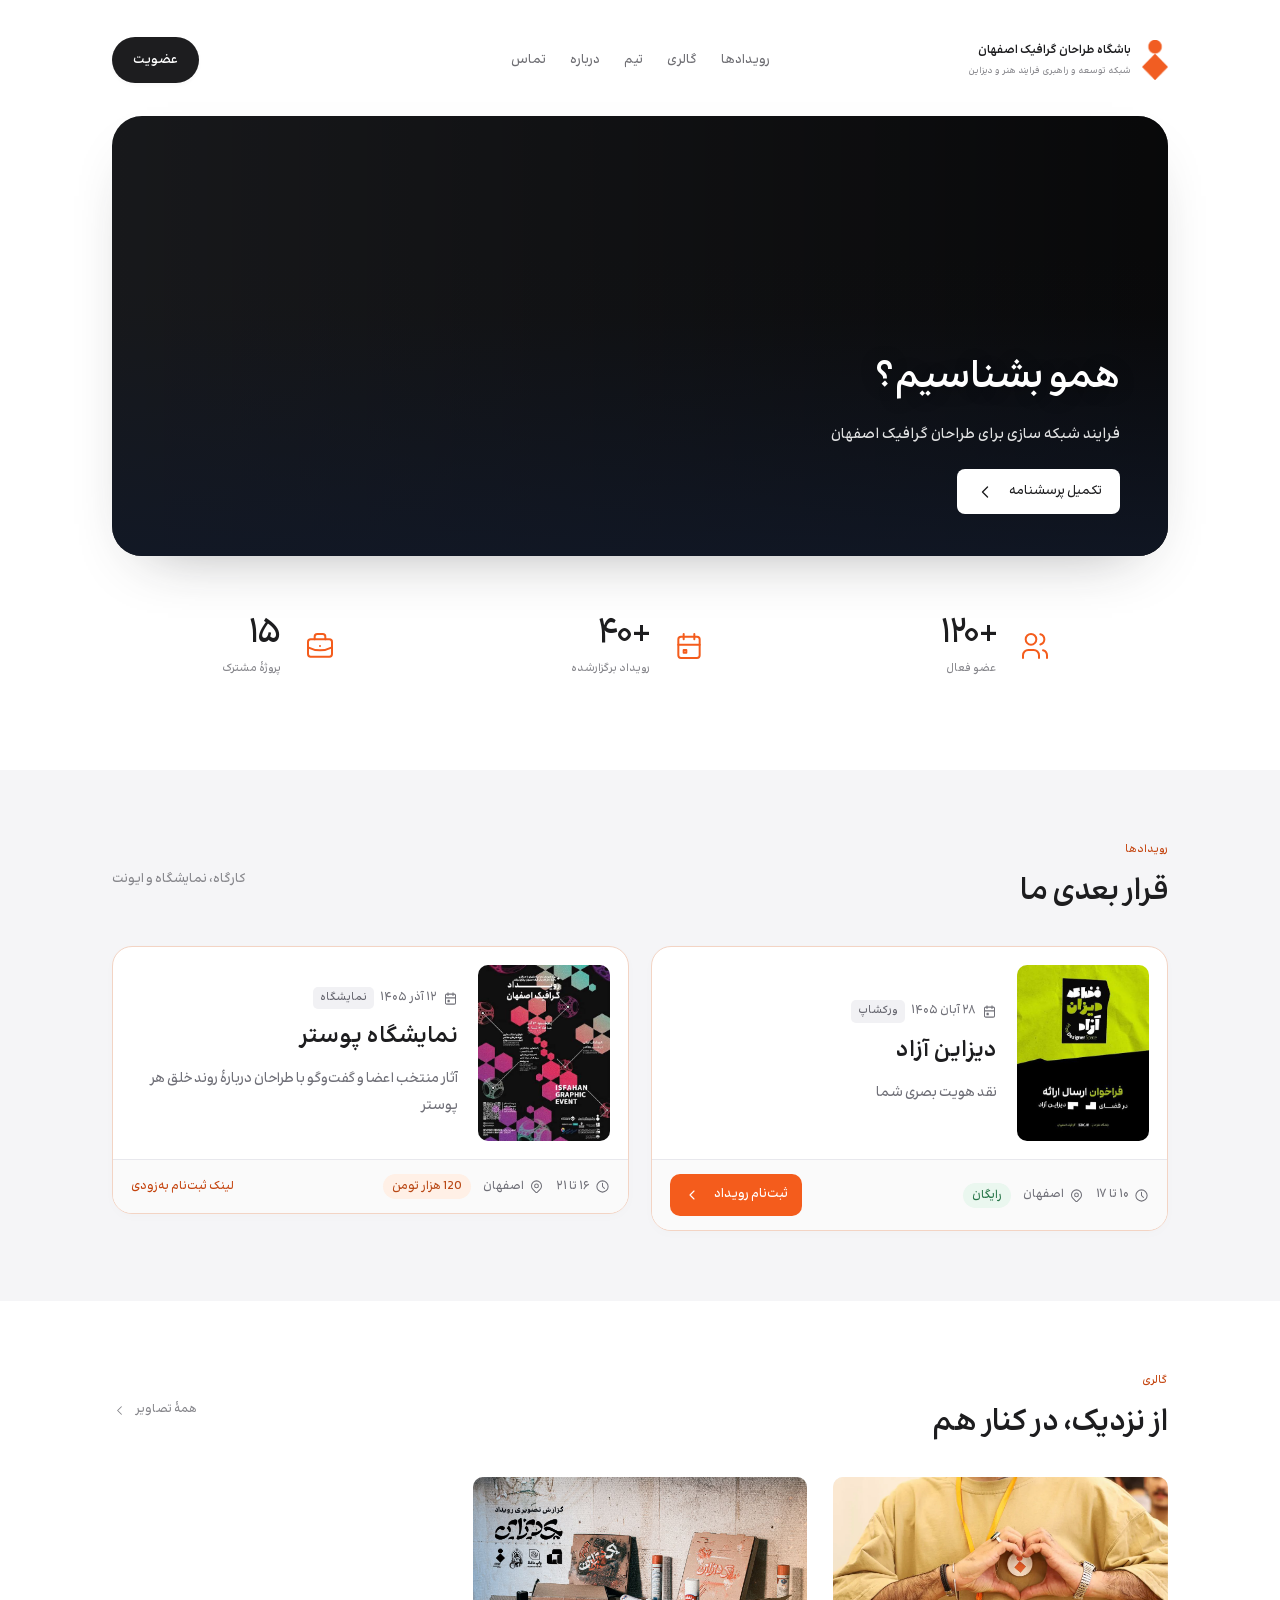
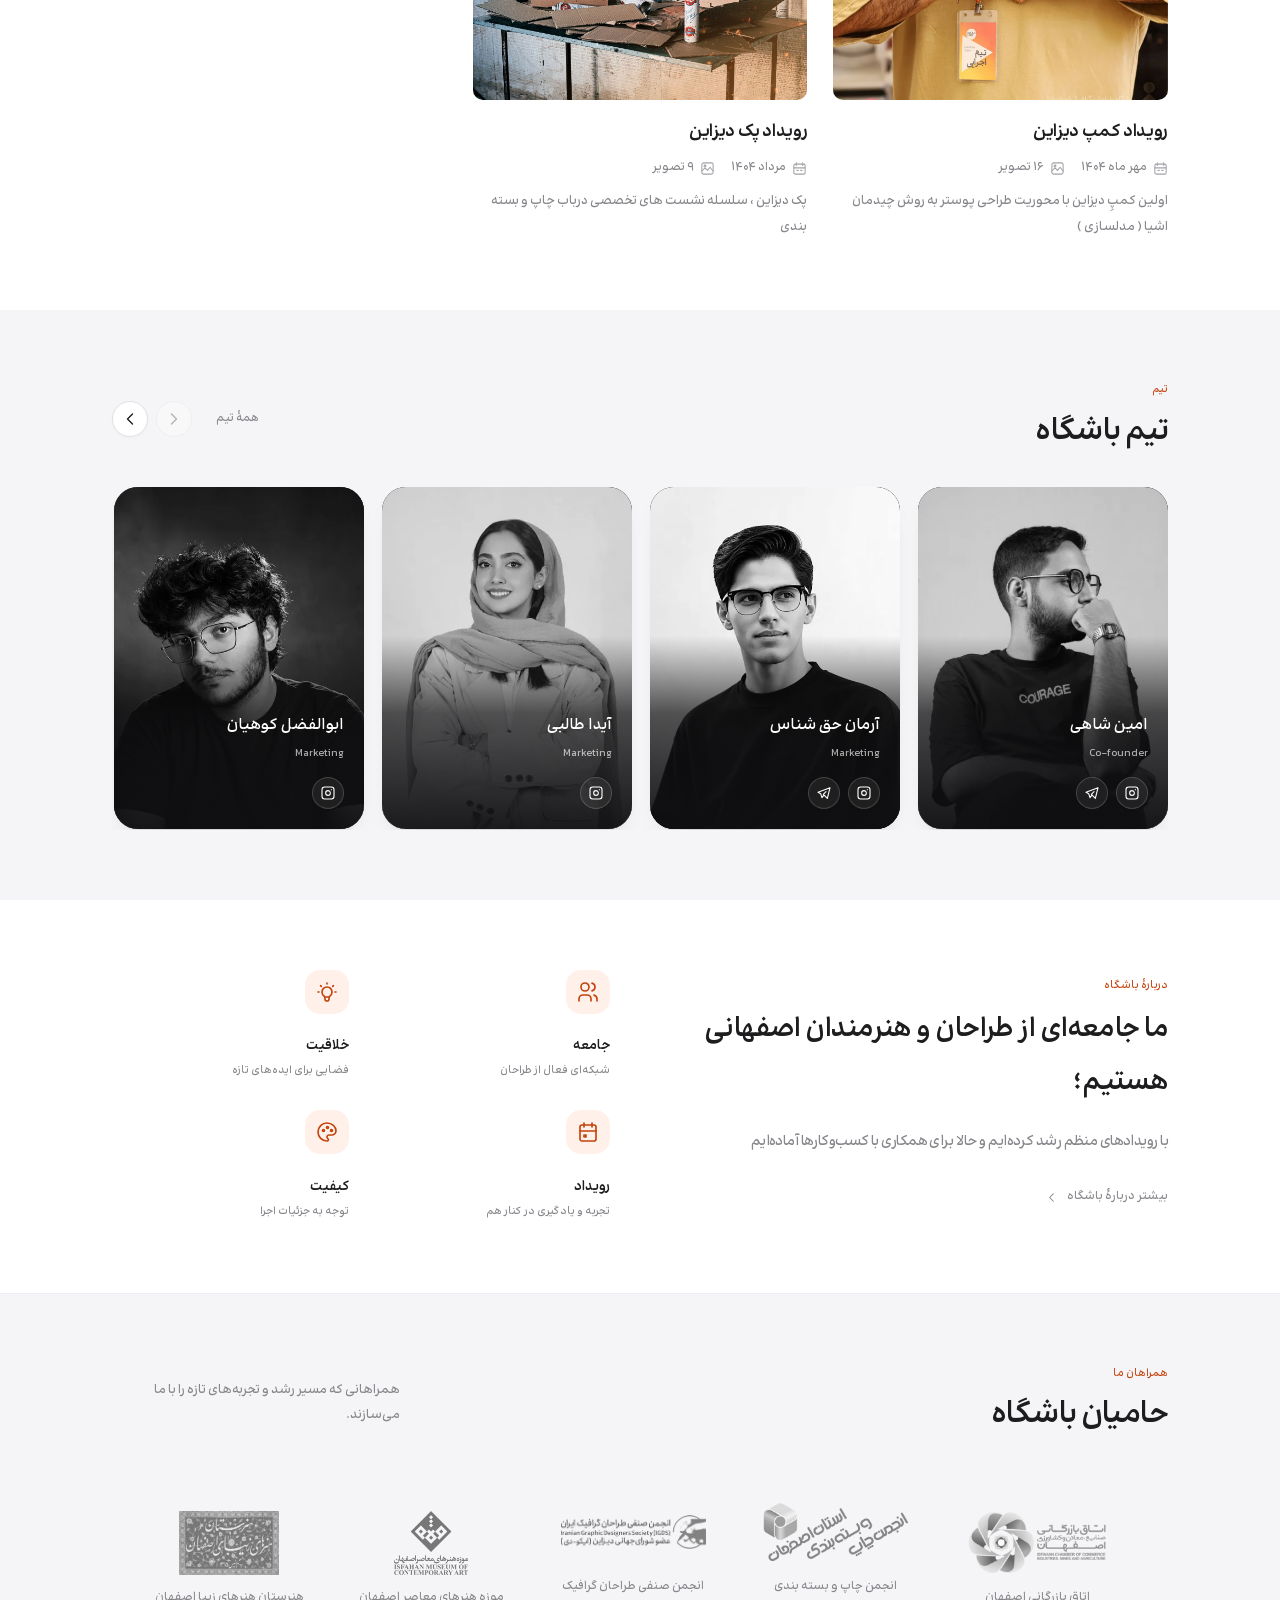
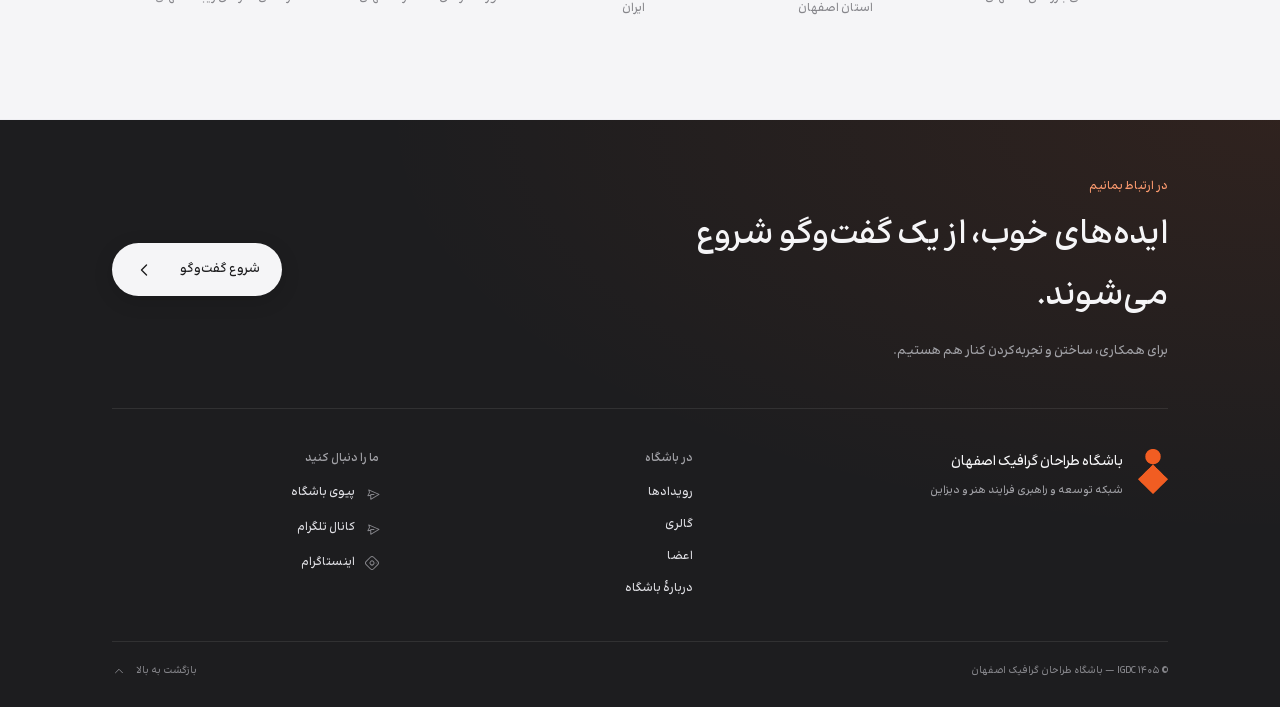
==== commit fe085fc1: "Add files via upload" ====
--- a/index.html
+++ b/index.html
@@ -1,5 +1,5 @@
 <!DOCTYPE html>
-<html lang="fa" dir="rtl"><head><meta charset="utf-8"><meta name="viewport" content="width=device-width, initial-scale=1, viewport-fit=cover"><title>باشگاه طراحان گرافیک اصفهان | IGDC</title><meta name="description" content="شبکه توسعه و راهبری فرایند هنر و دیزاین"><meta property="og:type" content="website"><meta property="og:title" content="باشگاه طراحان گرافیک اصفهان"><meta property="og:description" content="شبکه توسعه و راهبری فرایند هنر و دیزاین"><meta name="theme-color" content="#ffffff"><meta name="color-scheme" content="light"><link rel="canonical" href="https://igdc.ir/"><meta property="og:url" content="https://igdc.ir/"><link rel="icon" type="image/png" href="/assets/img/Favicon.png"><link rel="apple-touch-icon" href="/assets/img/Favicon.png"><link rel="preload" href="/assets/fonts/Ravi-VF.ttf" as="font" type="font/ttf" crossorigin><link rel="stylesheet" href="/assets/site.css?v=13"></head><body><a class="skip" href="#main">پرش به محتوا</a><svg width="0" height="0" style="position:absolute" aria-hidden="true" focusable="false"><defs>
+<html lang="fa" dir="rtl"><head><meta charset="utf-8"><meta name="viewport" content="width=device-width, initial-scale=1, viewport-fit=cover"><title>باشگاه طراحان گرافیک اصفهان | IGDC</title><meta name="description" content="شبکه توسعه و راهبری فرایند هنر و دیزاین"><meta property="og:type" content="website"><meta property="og:title" content="باشگاه طراحان گرافیک اصفهان"><meta property="og:description" content="شبکه توسعه و راهبری فرایند هنر و دیزاین"><meta name="theme-color" content="#ffffff"><meta name="color-scheme" content="light"><link rel="canonical" href="https://igdc.ir/"><meta property="og:url" content="https://igdc.ir/"><link rel="icon" type="image/png" href="/assets/img/Favicon.png"><link rel="apple-touch-icon" href="/assets/img/Favicon.png"><link rel="preload" href="/assets/fonts/Ravi-VF.ttf" as="font" type="font/ttf" crossorigin><link rel="stylesheet" href="/assets/site.css?v=14"></head><body><a class="skip" href="#main">پرش به محتوا</a><svg width="0" height="0" style="position:absolute" aria-hidden="true" focusable="false"><defs>
 <symbol id="cal" viewBox="0 0 24 24">
   <path d="M4 7a2 2 0 0 1 2 -2h12a2 2 0 0 1 2 2v12a2 2 0 0 1 -2 2h-12a2 2 0 0 1 -2 -2l0 -12" />
   <path d="M16 3l0 4" />
--- a/assets/site.css
+++ b/assets/site.css
@@ -96,47 +96,49 @@
 .poster-dialog{position:fixed;inset:0;margin:auto;width:max-content;max-width:calc(100% - 24px);max-height:calc(100dvh - 24px);padding:12px;border:0;border-radius:15px;background:#fff;color:var(--ink);overflow:auto}
 .poster-dialog::backdrop{background:#111b;backdrop-filter:blur(5px)}.poster-toolbar{display:flex;align-items:center;justify-content:space-between;gap:24px;padding:0 2px 10px}.poster-toolbar h2{font-size:14px;max-width:42ch}.poster-close{display:grid;place-items:center;flex:none;width:34px;height:34px;padding:0;background:#f5f5f7;color:var(--ink);border:0;border-radius:50%}.poster-dialog #poster-image{display:block;width:auto;height:auto;max-width:100%;max-height:calc(100dvh - 108px);object-fit:contain;margin:auto;touch-action:pan-x pan-y pinch-zoom}
 
-/* Event cards: the complete poster determines the height of each card. */
+/* Event cards: compact poster summary with a shared information footer. */
 .events{display:grid;grid-template-columns:repeat(2,minmax(0,1fr));gap:22px;align-items:start;min-width:0}
-.events>.ev{display:grid;grid-template-columns:46% minmax(0,1fr);align-self:start;min-width:0;min-height:0;overflow:hidden;border:1px solid var(--line);border-radius:20px;background:#fff;box-shadow:0 3px 12px #1d1d1f04}
-.events>.ev.registration-open{border-color:#f3d4c4;background:#fffaf7}
-.events .ev-visual{position:relative;display:grid;place-items:center;width:100%;height:auto;min-height:220px;background:#f0f0f3;overflow:hidden}
-.events .ev-visual.has-poster{display:block;align-self:start;min-height:0;background:transparent}
+.events>.ev{display:flex;flex-direction:column;align-self:start;min-width:0;overflow:hidden;border:1px solid var(--line);border-radius:20px;background:#fff;box-shadow:0 3px 12px #1d1d1f04}
+.events>.ev.registration-open{border-color:#f3d4c4}
+.events .event-summary{display:grid;grid-template-columns:132px minmax(0,1fr);gap:20px;align-items:center;padding:18px}
+.events .ev-visual{position:relative;display:grid;place-items:center;width:100%;min-width:0;aspect-ratio:3/4;border-radius:10px;background:var(--soft);overflow:hidden}
+.events .ev-visual.has-poster{display:block;aspect-ratio:auto;background:transparent}
 .events .ev-visual.has-poster>.event-monogram{display:none}
 .events .event-poster{display:block;width:100%;padding:0;border:0;border-radius:0;background:transparent;cursor:zoom-in;line-height:0}
 .events .event-cover{position:static;display:block;width:100%;height:auto;max-height:none;object-fit:contain}
-.events .event-monogram{color:#b5b5bc}.events .event-monogram .i{width:52px;height:52px}
-.events .ev-body{display:flex;flex-direction:column;min-width:0;padding:16px 14px}
-.events .event-date{display:flex;align-items:center;flex-wrap:wrap;gap:4px;font-size:10px;line-height:1.5;color:var(--mute);margin-bottom:6px}
-.events .event-date .i{width:12px;height:12px}
-.events .event-type{margin-inline-start:auto;padding:2px 5px;border-radius:4px;background:#f1f1f4;font-size:8px}
-.events .ev h3{font-size:16px;line-height:1.7;overflow-wrap:anywhere}
-.events .event-description{font-size:11px;color:var(--mute);line-height:1.8;margin-top:6px;display:-webkit-box;-webkit-box-orient:vertical;-webkit-line-clamp:2;overflow:hidden}
-.events .event-meta{display:flex;flex-wrap:wrap;gap:5px 10px;font-size:10px;line-height:1.5;color:var(--mute);margin-top:auto;padding-top:10px}
-.events .event-meta span{display:inline-flex;align-items:center;gap:4px}.events .event-meta .i{width:12px;height:12px}
-.events .event-admission{display:inline-flex;align-self:flex-start;width:max-content;max-width:100%;font-size:10px;line-height:1.6;margin-top:8px;padding:2px 8px;border-radius:999px}
+.events .event-monogram{color:#b5b5bc}.events .event-monogram .i{width:48px;height:48px}
+.events .ev-body{display:flex;flex-direction:column;gap:10px;min-width:0}
+.events .event-date{display:flex;align-items:center;flex-wrap:wrap;gap:6px;font-size:12px;line-height:1.7;color:#707078}
+.events .event-date .i{width:15px;height:15px}
+.events .event-type{padding:2px 7px;border-radius:5px;background:#f1f1f4;font-size:11px;color:#64646d}
+.events .ev h3{font-size:23px;line-height:1.6;overflow-wrap:anywhere}
+.events .event-description{font-size:14px;color:#707078;line-height:1.9;display:-webkit-box;-webkit-box-orient:vertical;-webkit-line-clamp:3;overflow:hidden}
+.events .event-description:empty{display:none}
+.events .event-footer{display:flex;align-items:center;justify-content:space-between;flex-wrap:wrap;gap:12px;border-top:1px solid var(--line);padding:14px 18px;background:#fafafa}
+.events .event-details{display:flex;align-items:center;flex-wrap:wrap;gap:8px 12px;min-width:0}
+.events .event-meta{display:flex;align-items:center;flex-wrap:wrap;gap:6px 12px;font-size:12px;line-height:1.8;color:#707078}
+.events .event-meta span{display:inline-flex;align-items:center;gap:5px}.events .event-meta .i{width:15px;height:15px}
+.events .event-admission{display:inline-flex;align-items:center;max-width:100%;font-size:12px;line-height:1.6;padding:3px 9px;border-radius:999px}
 .events .event-admission.free{background:#eaf7ef;color:#277548}.events .event-admission.paid{background:#fff0e6;color:#b94815}
-.events .reg{display:flex;align-items:center;justify-content:space-between;gap:5px;margin-top:10px;min-height:32px;padding:6px 10px;font-size:11px;line-height:1.7;background:var(--accent);color:#fff;border-radius:999px}
-.events .reg:hover{background:var(--accent-ink)}.events .reg .i{width:14px;height:14px}
-.events .event-pending{font-size:10px;line-height:1.6;color:var(--accent-ink);margin-top:8px}
+.events .reg{display:flex;align-items:center;justify-content:space-between;gap:14px;min-height:42px;padding:9px 14px;font-size:13px;line-height:1.8;background:var(--accent);color:#fff;border-radius:10px}
+.events .reg:hover{background:var(--accent-ink)}.events .reg .i{width:16px;height:16px}
+.events .event-pending{font-size:12px;line-height:1.8;color:var(--accent-ink)}
 .events .event-category,.events .event-status,.events-controls{display:none!important}
 .events-error{display:grid;gap:16px;padding:24px}.events-error .btn{justify-self:start}
-@media(max-width:1050px){
-.events>.ev{grid-template-columns:50% minmax(0,1fr)}
-.events .ev-body{padding:10px 9px}
-.events .event-date{font-size:9px;line-height:1.5;margin-bottom:5px;gap:3px}
-.events .event-type,.events .event-description{display:none}
-.events .ev h3{font-size:14px;line-height:1.6}
-.events .event-meta{font-size:9px;line-height:1.5;gap:4px 7px;padding-top:7px}
-.events .event-admission{font-size:9px;line-height:1.5;margin-top:6px;padding:2px 6px}
-.events .reg{font-size:10px;line-height:1.5;min-height:30px;padding:6px 8px;margin-top:7px}
-.events .event-pending{font-size:9px;margin-top:6px}
-}
+@media(min-width:801px) and (max-width:1000px){.events .event-summary{grid-template-columns:108px minmax(0,1fr);gap:14px;padding:16px}.events .ev h3{font-size:20px}.events .event-date{font-size:12px}.events .event-type{display:none}.events .event-description{font-size:13px}.events .event-footer>.reg{width:100%}}
 @media(max-width:800px){
 .events{display:flex;align-items:flex-start;gap:14px;overflow-x:auto;overflow-y:hidden;scroll-snap-type:x mandatory;overscroll-behavior-x:contain;scrollbar-width:none;padding:1px 1px 4px}
 .events::-webkit-scrollbar{display:none}
-.events>.ev{flex:0 0 min(94%,380px);scroll-snap-align:start;scroll-snap-stop:always;border-radius:18px}
+.events>.ev{flex:0 0 min(94%,420px);scroll-snap-align:start;scroll-snap-stop:always;border-radius:18px}
+.events .event-summary{grid-template-columns:104px minmax(0,1fr);gap:14px;padding:14px}
+.events .ev-body{gap:7px}.events .ev h3{font-size:20px;line-height:1.6}
+.events .event-date{font-size:12px;gap:4px}.events .event-type{font-size:10px}
+.events .event-description{font-size:13px;line-height:1.8;-webkit-line-clamp:2}
+.events .event-footer{gap:12px;padding:12px 14px}.events .event-details{width:100%;justify-content:space-between;gap:6px}
+.events .event-meta{font-size:12px;gap:5px 10px}.events .event-admission{font-size:11px;padding:2px 7px}
+.events .reg{width:100%;min-height:42px;font-size:13px}
 }
+@media(max-width:350px){.events .event-summary{grid-template-columns:88px minmax(0,1fr);gap:10px;padding:12px}.events .ev h3{font-size:18px}.events .event-type{display:none}.events .event-description{font-size:13px}.events .event-footer{padding:12px}}
 
 /* About: an editorial reading column beside a concise club fact sheet. */
 .about-more{display:inline-flex;margin-top:20px}.about-page{padding:68px 0 92px}.about-page-heading{padding-bottom:38px;margin-bottom:44px;border-bottom:1px solid var(--line)}.about-page-heading h1{font-size:clamp(26px,3.8vw,43px);line-height:1.8;max-width:25ch}.about-page-heading .eyebrow{margin-bottom:12px}.about-english{width:max-content;max-width:100%;margin-top:12px;color:#86868b;font-size:15px;text-align:right;overflow-wrap:anywhere}.about-page-layout{display:grid;grid-template-columns:minmax(0,1fr) 280px;gap:76px;align-items:start}.about-page-copy{grid-column:1;grid-row:1;min-width:0}.about-page-copy>section+section{margin-top:42px;padding-top:34px;border-top:1px solid var(--line)}.about-page-copy h2{font-size:24px;margin-bottom:18px}.about-page-copy p{font-size:16px;line-height:2.25;color:#55555d}.about-page-copy p+p{margin-top:20px}.club-facts{grid-column:2;grid-row:1;border-inline-start:1px solid var(--line);padding-inline-start:28px;min-width:0}.club-acronym{display:block;width:max-content;font-size:54px;line-height:1.2;letter-spacing:.035em;font-weight:500;color:var(--accent-ink);margin-bottom:20px}.club-facts h2{font-size:17px;margin-bottom:20px}.club-facts dl>div+div{margin-top:20px}.club-facts dt{font-size:11px;color:#86868b;margin-bottom:4px}.club-facts dd{font-size:14px;line-height:1.9;overflow-wrap:anywhere}.club-facts dd>a{display:inline-block;text-decoration:underline;text-decoration-color:#ddd;text-underline-offset:5px}.club-facts dd>a:hover{color:var(--accent-ink)}.club-partners{padding:0;list-style:none;display:grid;grid-template-columns:repeat(2,minmax(0,1fr));gap:14px 24px;margin-top:24px}.club-partners li{position:relative;padding-inline-start:15px;font-size:14px;line-height:2;color:#55555d}.club-partners li::before{content:'';position:absolute;right:0;top:12px;width:4px;height:4px;background:var(--accent);border-radius:50%}
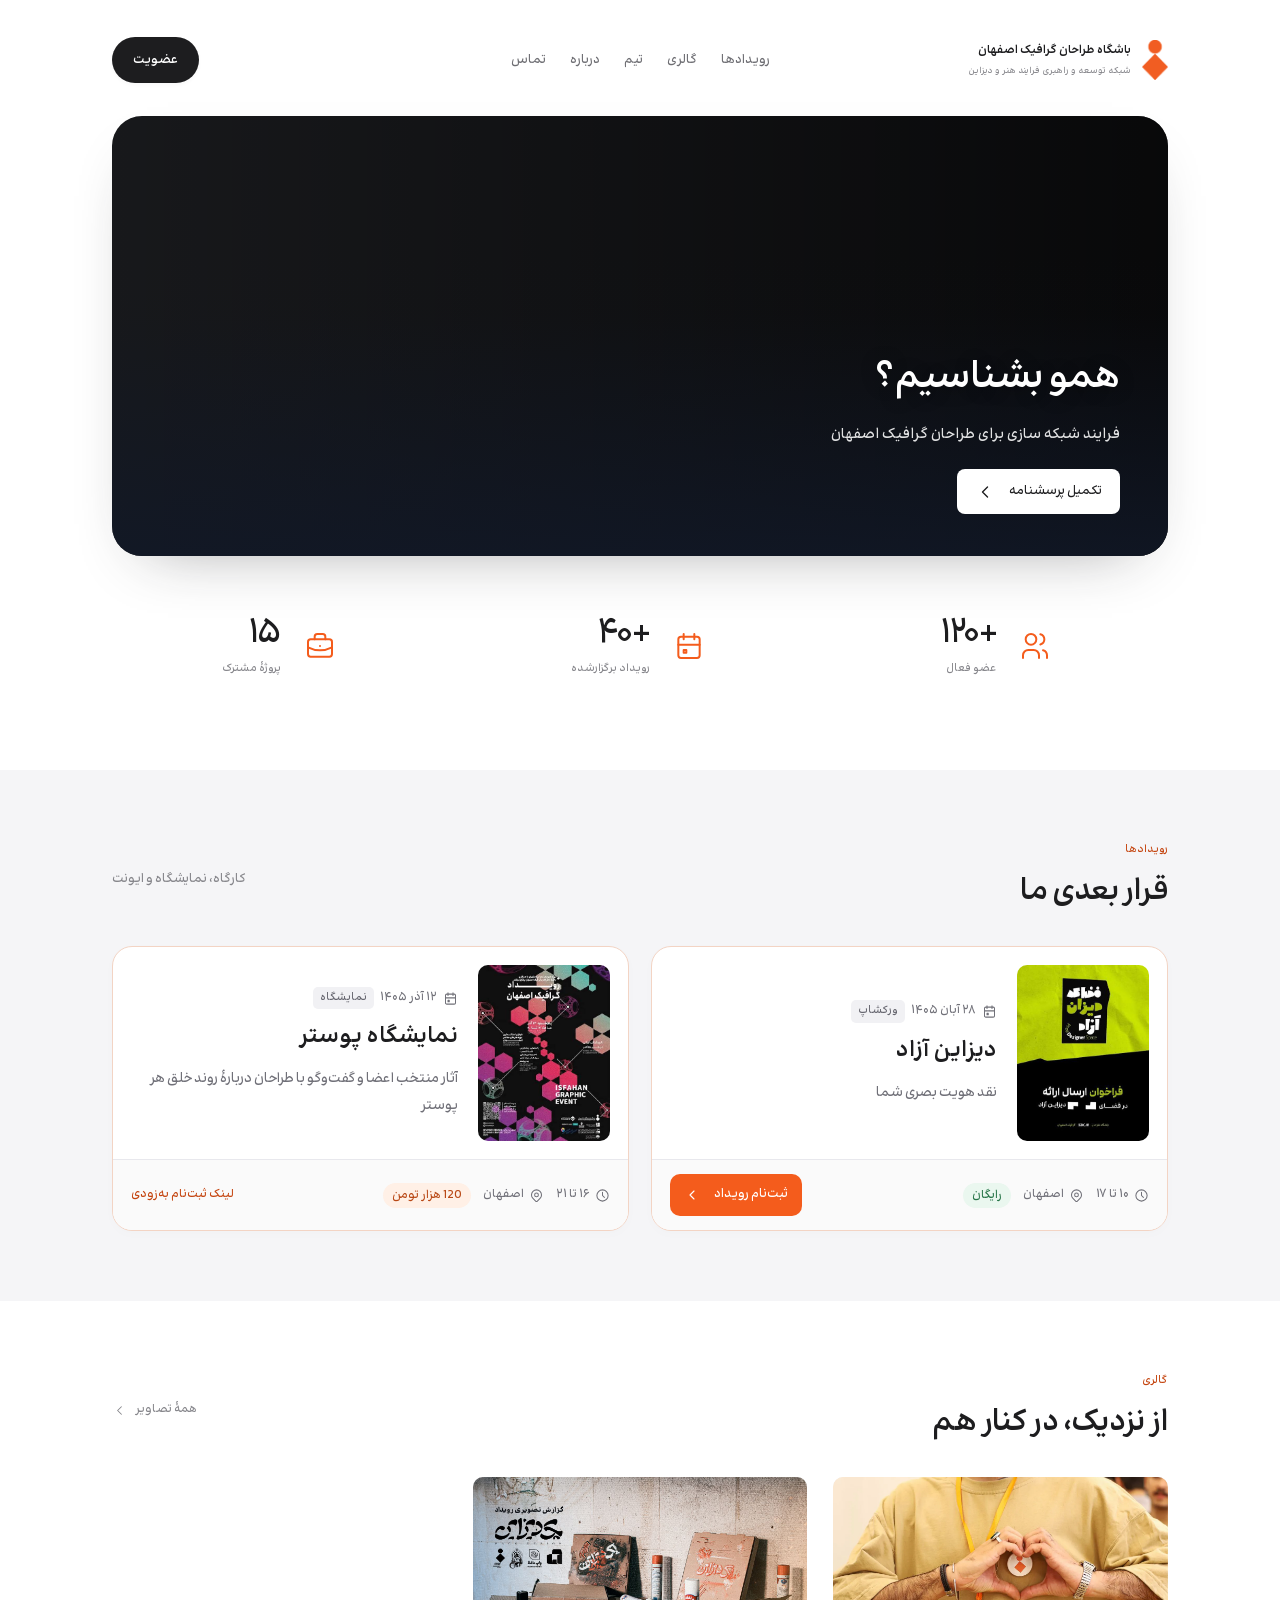
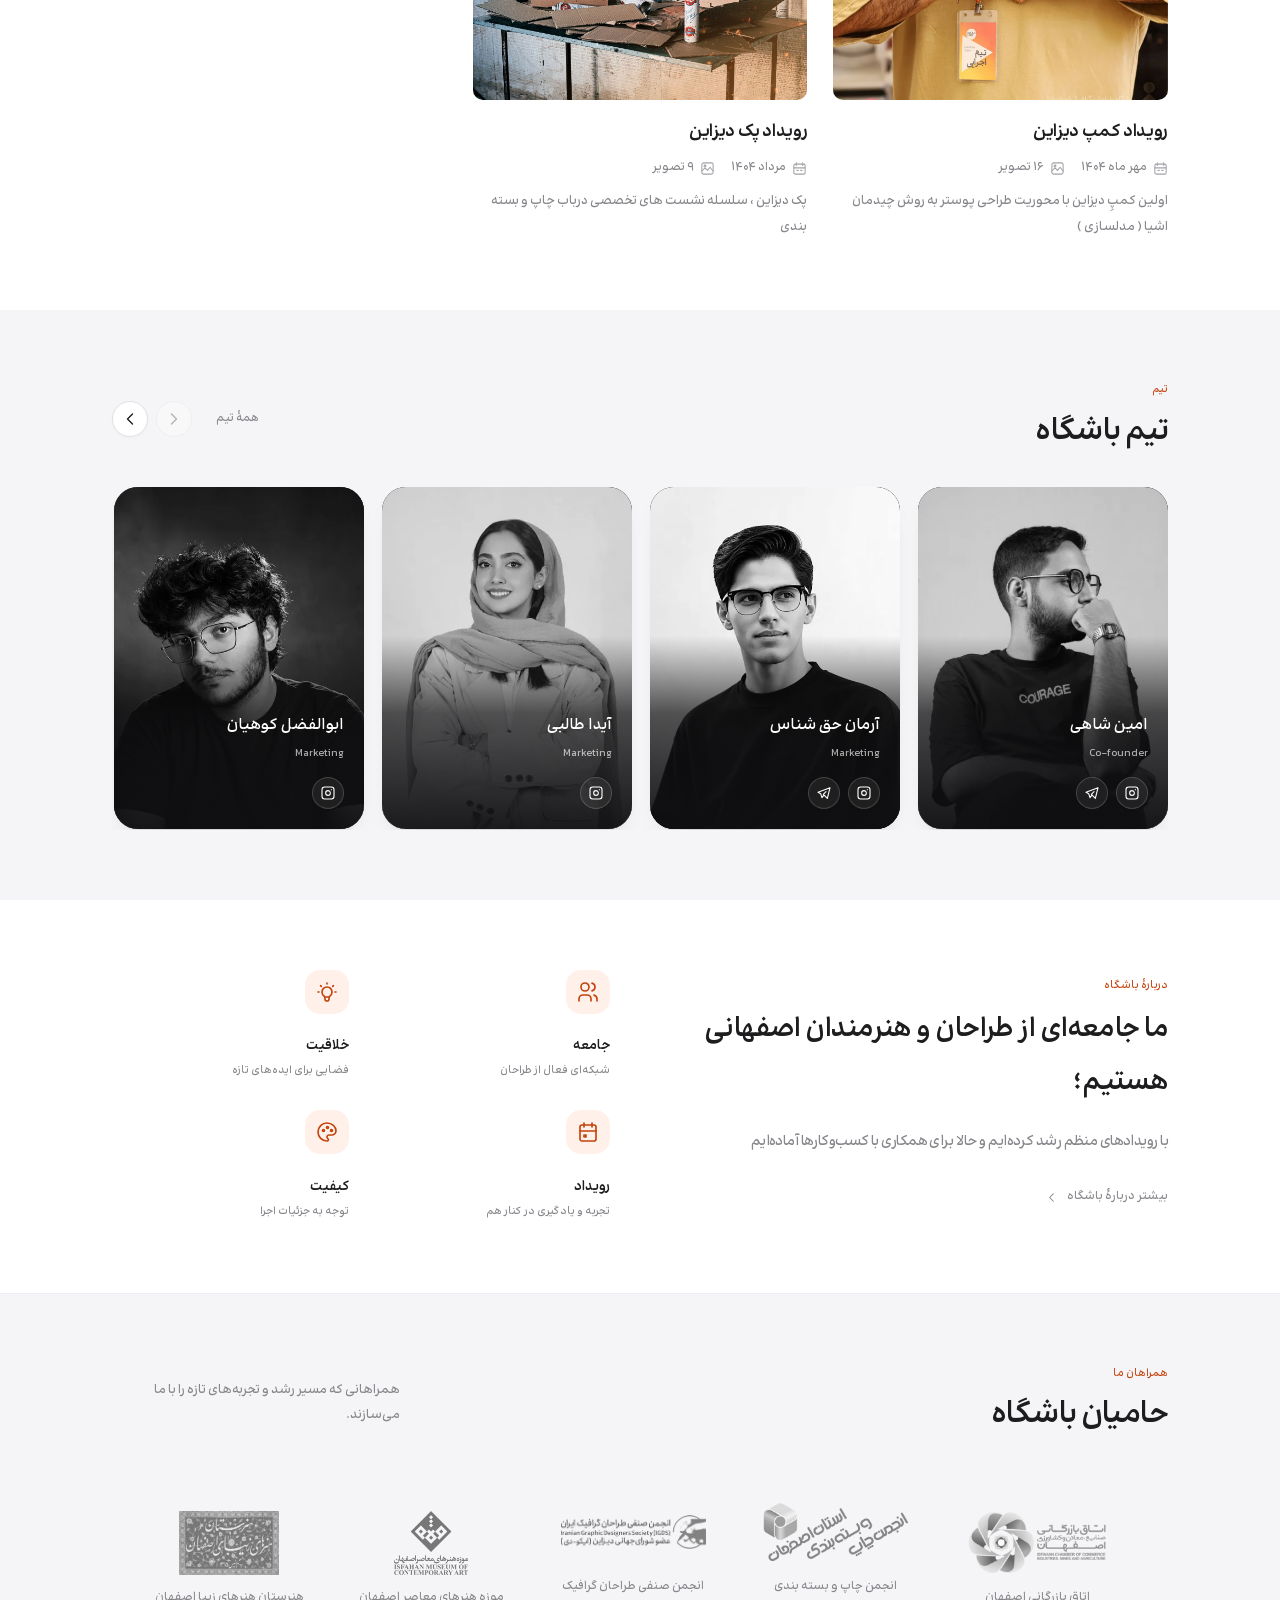
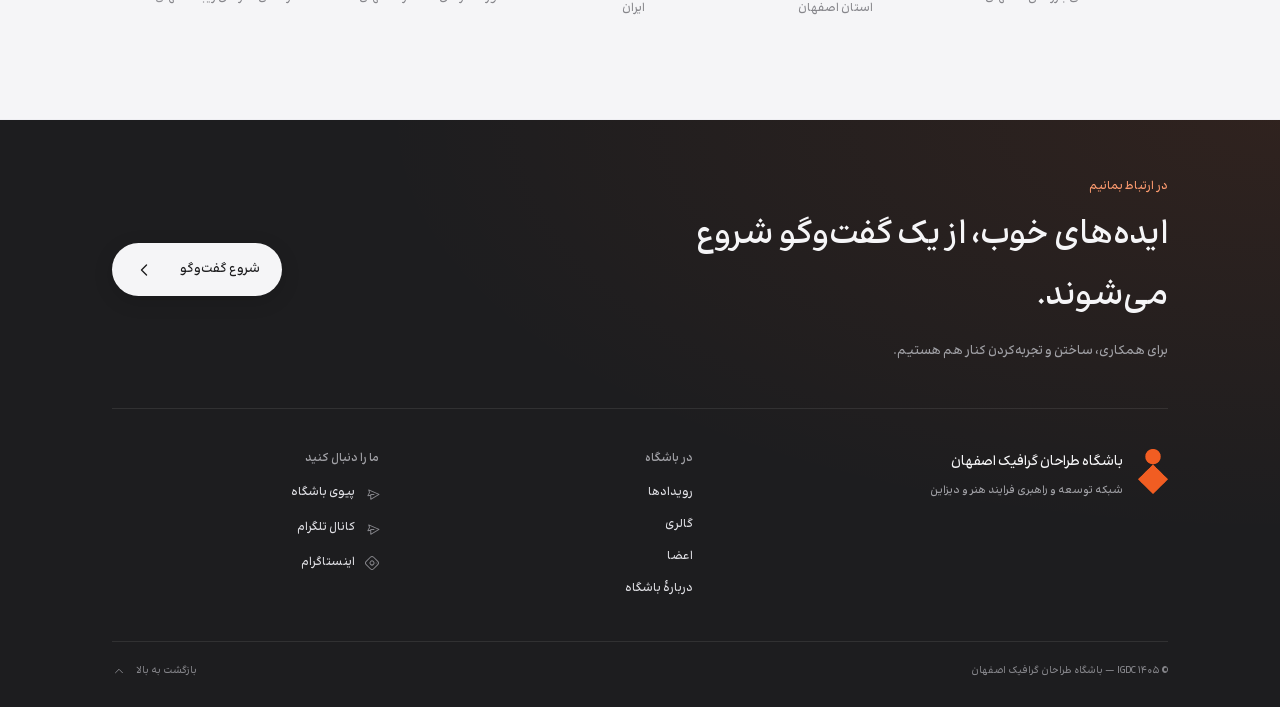
==== commit b688b31a: "Add files via upload" ====
--- a/index.html
+++ b/index.html
@@ -1,5 +1,5 @@
 <!DOCTYPE html>
-<html lang="fa" dir="rtl"><head><meta charset="utf-8"><meta name="viewport" content="width=device-width, initial-scale=1, viewport-fit=cover"><title>باشگاه طراحان گرافیک اصفهان | IGDC</title><meta name="description" content="شبکه توسعه و راهبری فرایند هنر و دیزاین"><meta property="og:type" content="website"><meta property="og:title" content="باشگاه طراحان گرافیک اصفهان"><meta property="og:description" content="شبکه توسعه و راهبری فرایند هنر و دیزاین"><meta name="theme-color" content="#ffffff"><meta name="color-scheme" content="light"><link rel="canonical" href="https://igdc.ir/"><meta property="og:url" content="https://igdc.ir/"><link rel="icon" type="image/png" href="/assets/img/Favicon.png"><link rel="apple-touch-icon" href="/assets/img/Favicon.png"><link rel="preload" href="/assets/fonts/Ravi-VF.ttf" as="font" type="font/ttf" crossorigin><link rel="stylesheet" href="/assets/site.css?v=14"></head><body><a class="skip" href="#main">پرش به محتوا</a><svg width="0" height="0" style="position:absolute" aria-hidden="true" focusable="false"><defs>
+<html lang="fa" dir="rtl"><head><meta charset="utf-8"><meta name="viewport" content="width=device-width, initial-scale=1, viewport-fit=cover"><title>باشگاه طراحان گرافیک اصفهان | IGDC</title><meta name="description" content="شبکه توسعه و راهبری فرایند هنر و دیزاین"><meta property="og:type" content="website"><meta property="og:title" content="باشگاه طراحان گرافیک اصفهان"><meta property="og:description" content="شبکه توسعه و راهبری فرایند هنر و دیزاین"><meta name="theme-color" content="#ffffff"><meta name="color-scheme" content="light"><link rel="canonical" href="https://igdc.ir/"><meta property="og:url" content="https://igdc.ir/"><link rel="icon" type="image/png" href="/assets/img/Favicon.png"><link rel="apple-touch-icon" href="/assets/img/Favicon.png"><link rel="preload" href="/assets/fonts/Ravi-VF.ttf" as="font" type="font/ttf" crossorigin><link rel="stylesheet" href="/assets/site.css?v=15"></head><body><a class="skip" href="#main">پرش به محتوا</a><svg width="0" height="0" style="position:absolute" aria-hidden="true" focusable="false"><defs>
 <symbol id="cal" viewBox="0 0 24 24">
   <path d="M4 7a2 2 0 0 1 2 -2h12a2 2 0 0 1 2 2v12a2 2 0 0 1 -2 2h-12a2 2 0 0 1 -2 -2l0 -12" />
   <path d="M16 3l0 4" />
@@ -62,4 +62,4 @@
   <path d="M8 7v-2a2 2 0 0 1 2 -2h4a2 2 0 0 1 2 2v2" />
   <path d="M12 12l0 .01" />
   <path d="M3 13a20 20 0 0 0 18 0" />
-</symbol></defs></svg><header id="hdr"><div class="wrap bar"><a class="logo" href="#home" aria-label="باشگاه طراحان گرافیک اصفهان — خانه"><img class="brand-mark" src="/assets/img/Logo.png" alt="" width="26" height="40"><span class="brand-wordmark"><b>باشگاه طراحان گرافیک اصفهان</b><small>شبکه توسعه و راهبری فرایند هنر و دیزاین</small></span></a><nav id="menu" aria-label="ناوبری اصلی"><a href="#events">رویدادها</a><a href="/gallery">گالری</a><a href="/members">تیم</a><a href="/about">درباره</a><a href="#club-footer">تماس</a></nav><div class="acts"><button class="cta membership-trigger" type="button" aria-haspopup="dialog" aria-controls="membership-dialog">عضویت</button><button class="burger" id="mb" type="button" aria-label="باز کردن منو" aria-expanded="false" aria-controls="menu"><span></span></button></div></div></header><main id="main"><section class="hero" id="home"><div class="wrap"><h1 class="sr-only">باشگاه طراحان گرافیک اصفهان</h1><div class="feature-stage" id="feature-stage"><div class="stage-art" aria-hidden="true"><span class="stage-word">IGDC</span><span class="orb"></span><span class="orb2"></span></div></div><div class="stats" aria-label="باشگاه در یک نگاه"><div class="stat"><svg class="i stat-icon" aria-hidden="true"><use href="#users"/></svg><strong dir="ltr">۱۲۰+</strong><span>عضو فعال</span></div><div class="stat"><svg class="i stat-icon" aria-hidden="true"><use href="#cal"/></svg><strong dir="ltr">۴۰+</strong><span>رویداد برگزارشده</span></div><div class="stat"><svg class="i stat-icon" aria-hidden="true"><use href="#projects"/></svg><strong dir="ltr">۱۵</strong><span>پروژهٔ مشترک</span></div></div></div></section><section class="section section-tint" id="events"><div class="wrap"><div class="section-heading"><div><span class="eyebrow">رویدادها</span><h2>قرار بعدی ما</h2></div><p>کارگاه، نمایشگاه و ایونت</p></div><div class="events"><article class="ev registration-open"><div class="event-summary"><div class="ev-visual"><span class="event-monogram" aria-hidden="true"><svg class="i" aria-hidden="true"><use href="#pal"/></svg></span><span class="event-category">ورکشاپ</span><span class="event-status">ثبت‌نام باز است</span></div><div class="ev-body"><div class="event-date"><svg class="i" aria-hidden="true"><use href="#cal"/></svg><span>۲۸ آبان ۱۴۰۵</span></div><h3>هویت بصری، از بریف تا ارائه</h3><p class="event-description">طراحی یک هویت کامل در یک روز، با نقد حضوری و بازخورد مستقیم</p></div></div><div class="event-footer"><div class="event-details"><div class="event-meta"><span><svg class="i" aria-hidden="true"><use href="#clock"/></svg>۱۰ تا ۱۷</span><span><svg class="i" aria-hidden="true"><use href="#pin"/></svg>اصفهان</span></div></div><span class="event-pending">لینک ثبت‌نام به‌زودی</span></div></article><article class="ev"><div class="event-summary"><div class="ev-visual"><span class="event-monogram" aria-hidden="true"><svg class="i" aria-hidden="true"><use href="#pal"/></svg></span><span class="event-category">نمایشگاه</span><span class="event-status">برنامهٔ باشگاه</span></div><div class="ev-body"><div class="event-date"><svg class="i" aria-hidden="true"><use href="#cal"/></svg><span>۱۲ آذر ۱۴۰۵</span></div><h3>نمایشگاه پوستر</h3><p class="event-description">آثار منتخب تیم و گفت‌وگو با طراحان دربارهٔ روند خلق هر پوستر</p></div></div><div class="event-footer"><div class="event-details"><div class="event-meta"><span><svg class="i" aria-hidden="true"><use href="#clock"/></svg>۱۶ تا ۲۱</span><span><svg class="i" aria-hidden="true"><use href="#pin"/></svg>اصفهان</span></div></div></div></article></div></div></section><section class="section" id="gallery"><div class="wrap"><div class="section-heading"><div><span class="eyebrow">گالری</span><h2>از نزدیک، در کنار هم</h2></div><a class="text-link" href="/gallery">همهٔ تصاویر <svg class="i" aria-hidden="true"><use href="#chev"/></svg></a></div><div class="gal" data-gallery="preview"><p class="empty-state">تصاویر تازهٔ باشگاه به‌زودی اینجا قرار می‌گیرند.</p></div></div></section><section class="section section-tint" id="team"><div class="wrap"><div class="section-heading members-heading"><div><span class="eyebrow">تیم</span><h2>تیم باشگاه</h2></div><div class="member-actions"><a class="text-link all-members" href="/members">همهٔ تیم</a><div class="rail-controls" aria-label="حرکت میان تیم"><button class="rail-button" type="button" data-rail-prev aria-controls="members-rail" aria-label="تیمی قبلی"><svg class="i" aria-hidden="true"><use href="#chev"/></svg></button><button class="rail-button" type="button" data-rail-next aria-controls="members-rail" aria-label="تیمی بعدی"><svg class="i" aria-hidden="true"><use href="#chev"/></svg></button></div></div></div><div class="team members-strip" id="members-rail" tabindex="0" role="region" aria-label="تیمی باشگاه"><article class="mem"><div class="ph"><span class="portrait-placeholder" aria-hidden="true"><svg class="i" aria-hidden="true"><use href="#users"/></svg></span></div><div class="mi"><h3>نام عضو اول</h3><p>مدیر باشگاه</p></div></article><article class="mem"><div class="ph"><span class="portrait-placeholder" aria-hidden="true"><svg class="i" aria-hidden="true"><use href="#users"/></svg></span></div><div class="mi"><h3>نام عضو دوم</h3><p>مدیر رویدادها</p></div></article><article class="mem"><div class="ph"><span class="portrait-placeholder" aria-hidden="true"><svg class="i" aria-hidden="true"><use href="#users"/></svg></span></div><div class="mi"><h3>نام عضو سوم</h3><p>مدیر بازاریابی</p></div></article><article class="mem"><div class="ph"><span class="portrait-placeholder" aria-hidden="true"><svg class="i" aria-hidden="true"><use href="#users"/></svg></span></div><div class="mi"><h3>نام عضو چهارم</h3><p>مدیر محتوا</p></div></article><article class="mem"><div class="ph"><span class="portrait-placeholder" aria-hidden="true"><svg class="i" aria-hidden="true"><use href="#users"/></svg></span></div><div class="mi"><h3>نام عضو پنجم</h3><p>عضو باشگاه</p></div></article><article class="mem"><div class="ph"><span class="portrait-placeholder" aria-hidden="true"><svg class="i" aria-hidden="true"><use href="#users"/></svg></span></div><div class="mi"><h3>نام عضو ششم</h3><p>عضو باشگاه</p></div></article><article class="mem"><div class="ph"><span class="portrait-placeholder" aria-hidden="true"><svg class="i" aria-hidden="true"><use href="#users"/></svg></span></div><div class="mi"><h3>نام عضو هفتم</h3><p>عضو باشگاه</p></div></article><article class="mem"><div class="ph"><span class="portrait-placeholder" aria-hidden="true"><svg class="i" aria-hidden="true"><use href="#users"/></svg></span></div><div class="mi"><h3>نام عضو هشتم</h3><p>عضو باشگاه</p></div></article><article class="mem"><div class="ph"><span class="portrait-placeholder" aria-hidden="true"><svg class="i" aria-hidden="true"><use href="#users"/></svg></span></div><div class="mi"><h3>نام عضو نهم</h3><p>عضو باشگاه</p></div></article><article class="mem"><div class="ph"><span class="portrait-placeholder" aria-hidden="true"><svg class="i" aria-hidden="true"><use href="#users"/></svg></span></div><div class="mi"><h3>نام عضو دهم</h3><p>عضو باشگاه</p></div></article></div></div></section><section class="section" id="about"><div class="wrap about-layout"><div class="about-copy"><span class="eyebrow">دربارهٔ باشگاه</span><h2 class="statement">ما جامعه‌ای از طراحان و هنرمندان اصفهانی هستیم؛<span>با رویدادهای منظم رشد کرده‌ایم و حالا برای همکاری با کسب‌وکارها آماده‌ایم</span></h2><a class="text-link about-more" href="/about">بیشتر دربارهٔ باشگاه <svg class="i" aria-hidden="true"><use href="#chev"/></svg></a></div><div class="vals"><div class="val"><svg class="i" aria-hidden="true"><use href="#users"/></svg><h3>جامعه</h3><p>شبکه‌ای فعال از طراحان</p></div><div class="val"><svg class="i" aria-hidden="true"><use href="#bulb"/></svg><h3>خلاقیت</h3><p>فضایی برای ایده‌های تازه</p></div><div class="val"><svg class="i" aria-hidden="true"><use href="#cal"/></svg><h3>رویداد</h3><p>تجربه و یادگیری در کنار هم</p></div><div class="val"><svg class="i" aria-hidden="true"><use href="#pal"/></svg><h3>کیفیت</h3><p>توجه به جزئیات اجرا</p></div></div></div></section><section class="section sponsors-section" id="sponsors" aria-labelledby="sponsors-title"><div class="wrap"><div class="section-heading sponsor-heading"><div><span class="eyebrow">همراهان ما</span><h2 id="sponsors-title">حامیان باشگاه</h2></div><p data-sponsors-description>همراهانی که مسیر رشد و تجربه‌های تازه را با ما می‌سازند.</p></div><div class="sponsors-grid" tabindex="0" role="region" aria-label="لوگوهای حامیان باشگاه"><div class="sponsors-track"><div class="sponsors-group" aria-hidden="true"><span class="sponsor-card sponsor-placeholder"></span><span class="sponsor-card sponsor-placeholder"></span><span class="sponsor-card sponsor-placeholder"></span><span class="sponsor-card sponsor-placeholder"></span><span class="sponsor-card sponsor-placeholder"></span><span class="sponsor-card sponsor-placeholder"></span></div><div class="sponsors-group sponsors-clone" aria-hidden="true"><span class="sponsor-card sponsor-placeholder"></span><span class="sponsor-card sponsor-placeholder"></span><span class="sponsor-card sponsor-placeholder"></span><span class="sponsor-card sponsor-placeholder"></span><span class="sponsor-card sponsor-placeholder"></span><span class="sponsor-card sponsor-placeholder"></span></div></div></div></div></section></main><footer class="club-footer" id="club-footer"><div class="wrap"><div class="footer-top"><div><span class="eyebrow" data-footer-eyebrow>در ارتباط بمانیم</span><h2 data-footer-title>ایده‌های خوب، از یک گفت‌وگو شروع می‌شوند.</h2><p data-footer-description>برای همکاری، ساختن و تجربه‌کردن کنار هم هستیم.</p></div><button class="footer-cta" data-footer-action type="button" aria-haspopup="dialog" aria-controls="contact-dialog">شروع گفت‌وگو <svg class="i" aria-hidden="true"><use href="#chev"/></svg></button></div><div class="footer-columns"><div class="footer-identity"><img src="/assets/img/Logo.png" alt="" width="30" height="46"><div><p data-footer-brand>باشگاه طراحان گرافیک اصفهان</p><p data-footer-tagline>شبکه توسعه و راهبری فرایند هنر و دیزاین</p></div></div><div><h3 data-footer-links-title>در باشگاه</h3><nav class="footer-links" aria-label="پیوندهای پایین صفحه"><a href="/#events">رویدادها</a><a href="/gallery">گالری</a><a href="/members">تیم</a><a href="/about">دربارهٔ باشگاه</a></nav></div><div><h3 data-footer-social-title>ما را دنبال کنید</h3><div class="footer-networks"><a href="https://t.me/igdcir">کانال تلگرام <svg class="i" aria-hidden="true"><use href="#chev"/></svg></a><a href="https://t.me/igdc_ir">گفت‌وگو در تلگرام <svg class="i" aria-hidden="true"><use href="#chev"/></svg></a><a href="https://www.instagram.com/igdc.ir/" target="_blank" rel="noopener noreferrer">اینستاگرام <svg class="i" aria-hidden="true"><use href="#chev"/></svg></a></div></div></div><div class="footer-bottom"><p data-footer-copyright>© ۱۴۰۵ IGDC — باشگاه طراحان گرافیک اصفهان</p><a href="#main">بازگشت به بالا <svg class="i" aria-hidden="true"><use href="#chev"/></svg></a></div></div></footer><dialog class="membership-dialog" id="membership-dialog" aria-labelledby="membership-title"><button type="button" class="dialog-close" data-close-membership aria-label="بستن">×</button><div class="membership-art" data-membership-art aria-hidden="true"></div><div class="membership-content"><span class="eyebrow">عضویت در باشگاه</span><h2 id="membership-title">دیدار بعدی ما، به‌زودی.</h2><span class="membership-state"><span></span>عضویت فعلاً بسته است</span><p>زمان شروع عضویت در شبکه‌های اجتماعی باشگاه اعلام می‌شود.</p><div class="dialog-socials"><a class="social-link" href="https://t.me/igdcir" data-channel-link target="_blank" rel="noopener noreferrer"><svg class="i" aria-hidden="true"><use href="#tg"/></svg>کانال تلگرام</a><a class="social-link" href="https://www.instagram.com/igdc.ir/" data-instagram-link target="_blank" rel="noopener noreferrer"><svg class="i" aria-hidden="true"><use href="#ig"/></svg>اینستاگرام</a></div></div></dialog><div class="lb" id="lb" hidden role="dialog" aria-modal="true" aria-label="نمایش تصویر"><button class="lb-x" id="lbx" type="button" aria-label="بستن تصویر">×</button><img id="lbimg" alt=""></div><script src="/assets/main.js?v=11" defer></script><script src="/assets/cms.js?v=13" defer></script><script src="/assets/gallery.js?v=10" defer></script><dialog class="contact-dialog" id="contact-dialog" aria-labelledby="contact-title"><button type="button" class="dialog-close" data-close-contact aria-label="بستن">×</button><span class="eyebrow">در ارتباط بمانیم</span><h2 id="contact-title">شروع گفت‌وگو</h2><p class="contact-intro">اطلاعات تماس و پیامتان را برای ما بنویسید.</p><form class="cform" id="cf"><div class="form-row"><div class="fld"><label for="fname">نام و نام خانوادگی</label><input id="fname" name="name" autocomplete="name" required maxlength="120"></div><div class="fld"><label for="fphone">شماره موبایل</label><input id="fphone" name="phone" type="tel" dir="ltr" autocomplete="tel" required maxlength="24"></div></div><div class="form-row"><div class="fld"><label for="femail">ایمیل (اختیاری)</label><input id="femail" name="email" type="email" dir="ltr" autocomplete="email" maxlength="160"></div><div class="fld"><label for="fsubject">موضوع گفت‌وگو</label><div class="select-wrap"><select id="fsubject" name="subject"><option>همکاری</option><option>رویدادها</option><option>سایر موضوعات</option></select><svg class="i" aria-hidden="true"><use href="#chev"/></svg></div></div></div><div class="fld"><label for="fmessage">پیام شما</label><textarea id="fmessage" name="message" required maxlength="5000"></textarea></div><div class="honeypot" aria-hidden="true"><label for="ftrap">این قسمت را خالی بگذارید</label><input id="ftrap" name="_gotcha" tabindex="-1" autocomplete="off"></div><p class="form-note" id="contact-note">ارسال فرم هنوز فعال نشده؛ از شبکه‌های اجتماعی زیر با ما در تماس باشید.</p><button class="btn" type="submit" disabled>ارسال پیام <svg class="i" aria-hidden="true"><use href="#chev"/></svg></button><p class="fstat" id="fstat" role="status" aria-live="polite"></p></form><div class="contact-networks" aria-label="شبکه‌های اجتماعی"><a class="network-link" href="https://t.me/igdc_ir" target="_blank" rel="noopener noreferrer"><span class="network-icon"><svg class="i" aria-hidden="true"><use href="#tg"/></svg></span><span class="network-copy"><span class="network-label">پیوی باشگاه</span><span class="network-handle" dir="ltr">@igdc_ir</span></span></a><a class="network-link" href="https://t.me/igdcir" target="_blank" rel="noopener noreferrer"><span class="network-icon"><svg class="i" aria-hidden="true"><use href="#tg"/></svg></span><span class="network-copy"><span class="network-label">کانال تلگرام</span><span class="network-handle" dir="ltr">@igdcir</span></span></a><a class="network-link" href="https://www.instagram.com/igdc.ir/" target="_blank" rel="noopener noreferrer"><span class="network-icon"><svg class="i" aria-hidden="true"><use href="#ig"/></svg></span><span class="network-copy"><span class="network-label">اینستاگرام</span><span class="network-handle" dir="ltr">@igdc.ir</span></span></a></div></dialog><dialog class="poster-dialog" id="poster-dialog" aria-labelledby="poster-title"><div class="poster-toolbar"><h2 id="poster-title">پوستر رویداد</h2><button class="poster-close" type="button" data-close-poster aria-label="بستن پوستر"><svg class="i" viewBox="0 0 24 24" aria-hidden="true"><path d="m6 6 12 12M6 18 18 6"/></svg></button></div><img id="poster-image" alt=""></dialog></body></html>
+</symbol></defs></svg><header id="hdr"><div class="wrap bar"><a class="logo" href="#home" aria-label="باشگاه طراحان گرافیک اصفهان — خانه"><img class="brand-mark" src="/assets/img/Logo.png" alt="" width="26" height="40"><span class="brand-wordmark"><b>باشگاه طراحان گرافیک اصفهان</b><small>شبکه توسعه و راهبری فرایند هنر و دیزاین</small></span></a><nav id="menu" aria-label="ناوبری اصلی"><a href="#events">رویدادها</a><a href="/gallery">گالری</a><a href="/members">تیم</a><a href="/about">درباره</a><a href="#club-footer">تماس</a></nav><div class="acts"><button class="cta membership-trigger" type="button" aria-haspopup="dialog" aria-controls="membership-dialog">عضویت</button><button class="burger" id="mb" type="button" aria-label="باز کردن منو" aria-expanded="false" aria-controls="menu"><span></span></button></div></div></header><main id="main"><section class="hero" id="home"><div class="wrap"><h1 class="sr-only">باشگاه طراحان گرافیک اصفهان</h1><div class="feature-stage" id="feature-stage"><div class="stage-art" aria-hidden="true"><span class="stage-word">IGDC</span><span class="orb"></span><span class="orb2"></span></div></div><div class="stats" aria-label="باشگاه در یک نگاه"><div class="stat"><svg class="i stat-icon" aria-hidden="true"><use href="#users"/></svg><strong dir="ltr">۱۲۰+</strong><span>عضو فعال</span></div><div class="stat"><svg class="i stat-icon" aria-hidden="true"><use href="#cal"/></svg><strong dir="ltr">۴۰+</strong><span>رویداد برگزارشده</span></div><div class="stat"><svg class="i stat-icon" aria-hidden="true"><use href="#projects"/></svg><strong dir="ltr">۱۵</strong><span>پروژهٔ مشترک</span></div></div></div></section><section class="section section-tint" id="events"><div class="wrap"><div class="section-heading"><div><span class="eyebrow">رویدادها</span><h2>قرار بعدی ما</h2></div><p>کارگاه، نمایشگاه و ایونت</p></div><div class="events"><article class="ev registration-open"><div class="event-summary"><div class="ev-visual"><span class="event-monogram" aria-hidden="true"><svg class="i" aria-hidden="true"><use href="#pal"/></svg></span><span class="event-category">ورکشاپ</span><span class="event-status">ثبت‌نام باز است</span></div><div class="ev-body"><div class="event-date"><svg class="i" aria-hidden="true"><use href="#cal"/></svg><span>۲۸ آبان ۱۴۰۵</span></div><h3>هویت بصری، از بریف تا ارائه</h3><p class="event-description">طراحی یک هویت کامل در یک روز، با نقد حضوری و بازخورد مستقیم</p></div></div><div class="event-footer"><div class="event-details"><div class="event-meta"><span><svg class="i" aria-hidden="true"><use href="#clock"/></svg>۱۰ تا ۱۷</span><span><svg class="i" aria-hidden="true"><use href="#pin"/></svg>اصفهان</span></div></div><span class="event-pending">لینک ثبت‌نام به‌زودی</span></div></article><article class="ev"><div class="event-summary"><div class="ev-visual"><span class="event-monogram" aria-hidden="true"><svg class="i" aria-hidden="true"><use href="#pal"/></svg></span><span class="event-category">نمایشگاه</span><span class="event-status">برنامهٔ باشگاه</span></div><div class="ev-body"><div class="event-date"><svg class="i" aria-hidden="true"><use href="#cal"/></svg><span>۱۲ آذر ۱۴۰۵</span></div><h3>نمایشگاه پوستر</h3><p class="event-description">آثار منتخب تیم و گفت‌وگو با طراحان دربارهٔ روند خلق هر پوستر</p></div></div><div class="event-footer"><div class="event-details"><div class="event-meta"><span><svg class="i" aria-hidden="true"><use href="#clock"/></svg>۱۶ تا ۲۱</span><span><svg class="i" aria-hidden="true"><use href="#pin"/></svg>اصفهان</span></div></div></div></article></div></div></section><section class="section" id="gallery"><div class="wrap"><div class="section-heading"><div><span class="eyebrow">گالری</span><h2>از نزدیک، در کنار هم</h2></div><a class="text-link" href="/gallery">همهٔ تصاویر <svg class="i" aria-hidden="true"><use href="#chev"/></svg></a></div><div class="gal" data-gallery="preview"><p class="empty-state">تصاویر تازهٔ باشگاه به‌زودی اینجا قرار می‌گیرند.</p></div></div></section><section class="section section-tint" id="team"><div class="wrap"><div class="section-heading members-heading"><div><span class="eyebrow">تیم</span><h2>تیم باشگاه</h2></div><div class="member-actions"><a class="text-link all-members" href="/members">همهٔ تیم</a><div class="rail-controls" aria-label="حرکت میان تیم"><button class="rail-button" type="button" data-rail-prev aria-controls="members-rail" aria-label="تیمی قبلی"><svg class="i" aria-hidden="true"><use href="#chev"/></svg></button><button class="rail-button" type="button" data-rail-next aria-controls="members-rail" aria-label="تیمی بعدی"><svg class="i" aria-hidden="true"><use href="#chev"/></svg></button></div></div></div><div class="team members-strip" id="members-rail" tabindex="0" role="region" aria-label="تیمی باشگاه"><article class="mem"><div class="ph"><span class="portrait-placeholder" aria-hidden="true"><svg class="i" aria-hidden="true"><use href="#users"/></svg></span></div><div class="mi"><h3>نام عضو اول</h3><p>مدیر باشگاه</p></div></article><article class="mem"><div class="ph"><span class="portrait-placeholder" aria-hidden="true"><svg class="i" aria-hidden="true"><use href="#users"/></svg></span></div><div class="mi"><h3>نام عضو دوم</h3><p>مدیر رویدادها</p></div></article><article class="mem"><div class="ph"><span class="portrait-placeholder" aria-hidden="true"><svg class="i" aria-hidden="true"><use href="#users"/></svg></span></div><div class="mi"><h3>نام عضو سوم</h3><p>مدیر بازاریابی</p></div></article><article class="mem"><div class="ph"><span class="portrait-placeholder" aria-hidden="true"><svg class="i" aria-hidden="true"><use href="#users"/></svg></span></div><div class="mi"><h3>نام عضو چهارم</h3><p>مدیر محتوا</p></div></article><article class="mem"><div class="ph"><span class="portrait-placeholder" aria-hidden="true"><svg class="i" aria-hidden="true"><use href="#users"/></svg></span></div><div class="mi"><h3>نام عضو پنجم</h3><p>عضو باشگاه</p></div></article><article class="mem"><div class="ph"><span class="portrait-placeholder" aria-hidden="true"><svg class="i" aria-hidden="true"><use href="#users"/></svg></span></div><div class="mi"><h3>نام عضو ششم</h3><p>عضو باشگاه</p></div></article><article class="mem"><div class="ph"><span class="portrait-placeholder" aria-hidden="true"><svg class="i" aria-hidden="true"><use href="#users"/></svg></span></div><div class="mi"><h3>نام عضو هفتم</h3><p>عضو باشگاه</p></div></article><article class="mem"><div class="ph"><span class="portrait-placeholder" aria-hidden="true"><svg class="i" aria-hidden="true"><use href="#users"/></svg></span></div><div class="mi"><h3>نام عضو هشتم</h3><p>عضو باشگاه</p></div></article><article class="mem"><div class="ph"><span class="portrait-placeholder" aria-hidden="true"><svg class="i" aria-hidden="true"><use href="#users"/></svg></span></div><div class="mi"><h3>نام عضو نهم</h3><p>عضو باشگاه</p></div></article><article class="mem"><div class="ph"><span class="portrait-placeholder" aria-hidden="true"><svg class="i" aria-hidden="true"><use href="#users"/></svg></span></div><div class="mi"><h3>نام عضو دهم</h3><p>عضو باشگاه</p></div></article></div></div></section><section class="section" id="about"><div class="wrap about-layout"><div class="about-copy"><span class="eyebrow">دربارهٔ باشگاه</span><h2 class="statement">ما جامعه‌ای از طراحان و هنرمندان اصفهانی هستیم؛<span>با رویدادهای منظم رشد کرده‌ایم و حالا برای همکاری با کسب‌وکارها آماده‌ایم</span></h2><a class="text-link about-more" href="/about">بیشتر دربارهٔ باشگاه <svg class="i" aria-hidden="true"><use href="#chev"/></svg></a></div><div class="vals"><div class="val"><svg class="i" aria-hidden="true"><use href="#users"/></svg><h3>جامعه</h3><p>شبکه‌ای فعال از طراحان</p></div><div class="val"><svg class="i" aria-hidden="true"><use href="#bulb"/></svg><h3>خلاقیت</h3><p>فضایی برای ایده‌های تازه</p></div><div class="val"><svg class="i" aria-hidden="true"><use href="#cal"/></svg><h3>رویداد</h3><p>تجربه و یادگیری در کنار هم</p></div><div class="val"><svg class="i" aria-hidden="true"><use href="#pal"/></svg><h3>کیفیت</h3><p>توجه به جزئیات اجرا</p></div></div></div></section><section class="section sponsors-section" id="sponsors" aria-labelledby="sponsors-title"><div class="wrap"><div class="section-heading sponsor-heading"><div><span class="eyebrow">همراهان ما</span><h2 id="sponsors-title">حامیان باشگاه</h2></div><p data-sponsors-description>همراهانی که مسیر رشد و تجربه‌های تازه را با ما می‌سازند.</p></div><div class="sponsors-grid" tabindex="0" role="region" aria-label="لوگوهای حامیان باشگاه"><div class="sponsors-track"><div class="sponsors-group" aria-hidden="true"><span class="sponsor-card sponsor-placeholder"></span><span class="sponsor-card sponsor-placeholder"></span><span class="sponsor-card sponsor-placeholder"></span><span class="sponsor-card sponsor-placeholder"></span><span class="sponsor-card sponsor-placeholder"></span><span class="sponsor-card sponsor-placeholder"></span></div><div class="sponsors-group sponsors-clone" aria-hidden="true"><span class="sponsor-card sponsor-placeholder"></span><span class="sponsor-card sponsor-placeholder"></span><span class="sponsor-card sponsor-placeholder"></span><span class="sponsor-card sponsor-placeholder"></span><span class="sponsor-card sponsor-placeholder"></span><span class="sponsor-card sponsor-placeholder"></span></div></div></div></div></section></main><footer class="club-footer" id="club-footer"><div class="wrap"><div class="footer-top"><div><span class="eyebrow" data-footer-eyebrow>در ارتباط بمانیم</span><h2 data-footer-title>ایده‌های خوب، از یک گفت‌وگو شروع می‌شوند.</h2><p data-footer-description>برای همکاری، ساختن و تجربه‌کردن کنار هم هستیم.</p></div><button class="footer-cta" data-footer-action type="button" aria-haspopup="dialog" aria-controls="contact-dialog">شروع گفت‌وگو <svg class="i" aria-hidden="true"><use href="#chev"/></svg></button></div><div class="footer-columns"><div class="footer-identity"><img src="/assets/img/Logo.png" alt="" width="30" height="46"><div><p data-footer-brand>باشگاه طراحان گرافیک اصفهان</p><p data-footer-tagline>شبکه توسعه و راهبری فرایند هنر و دیزاین</p></div></div><div><h3 data-footer-links-title>در باشگاه</h3><nav class="footer-links" aria-label="پیوندهای پایین صفحه"><a href="/#events">رویدادها</a><a href="/gallery">گالری</a><a href="/members">تیم</a><a href="/about">دربارهٔ باشگاه</a></nav></div><div><h3 data-footer-social-title>ما را دنبال کنید</h3><div class="footer-networks"><a href="https://t.me/igdcir">کانال تلگرام <svg class="i" aria-hidden="true"><use href="#chev"/></svg></a><a href="https://t.me/igdc_ir">گفت‌وگو در تلگرام <svg class="i" aria-hidden="true"><use href="#chev"/></svg></a><a href="https://www.instagram.com/igdc.ir/" target="_blank" rel="noopener noreferrer">اینستاگرام <svg class="i" aria-hidden="true"><use href="#chev"/></svg></a></div></div></div><div class="footer-bottom"><p data-footer-copyright>© ۱۴۰۵ IGDC — باشگاه طراحان گرافیک اصفهان</p><a href="#main">بازگشت به بالا <svg class="i" aria-hidden="true"><use href="#chev"/></svg></a></div></div></footer><dialog class="membership-dialog" id="membership-dialog" aria-labelledby="membership-title"><button type="button" class="dialog-close" data-close-membership aria-label="بستن">×</button><div class="membership-art" data-membership-art aria-hidden="true"></div><div class="membership-content"><span class="eyebrow">عضویت در باشگاه</span><h2 id="membership-title">دیدار بعدی ما، به‌زودی.</h2><span class="membership-state"><span></span>عضویت فعلاً بسته است</span><p>زمان شروع عضویت در شبکه‌های اجتماعی باشگاه اعلام می‌شود.</p><div class="dialog-socials"><a class="social-link" href="https://t.me/igdcir" data-channel-link target="_blank" rel="noopener noreferrer"><svg class="i" aria-hidden="true"><use href="#tg"/></svg>کانال تلگرام</a><a class="social-link" href="https://www.instagram.com/igdc.ir/" data-instagram-link target="_blank" rel="noopener noreferrer"><svg class="i" aria-hidden="true"><use href="#ig"/></svg>اینستاگرام</a></div></div></dialog><div class="lb" id="lb" hidden role="dialog" aria-modal="true" aria-label="نمایش تصویر"><button class="lb-x" id="lbx" type="button" aria-label="بستن تصویر">×</button><img id="lbimg" alt=""></div><script src="/assets/main.js?v=11" defer></script><script src="/assets/cms.js?v=15" defer></script><script src="/assets/gallery.js?v=10" defer></script><dialog class="contact-dialog" id="contact-dialog" aria-labelledby="contact-title"><button type="button" class="dialog-close" data-close-contact aria-label="بستن">×</button><span class="eyebrow">در ارتباط بمانیم</span><h2 id="contact-title">شروع گفت‌وگو</h2><p class="contact-intro">اطلاعات تماس و پیامتان را برای ما بنویسید.</p><form class="cform" id="cf"><div class="form-row"><div class="fld"><label for="fname">نام و نام خانوادگی</label><input id="fname" name="name" autocomplete="name" required maxlength="120"></div><div class="fld"><label for="fphone">شماره موبایل</label><input id="fphone" name="phone" type="tel" dir="ltr" autocomplete="tel" required maxlength="24"></div></div><div class="form-row"><div class="fld"><label for="femail">ایمیل (اختیاری)</label><input id="femail" name="email" type="email" dir="ltr" autocomplete="email" maxlength="160"></div><div class="fld"><label for="fsubject">موضوع گفت‌وگو</label><div class="select-wrap"><select id="fsubject" name="subject"><option>همکاری</option><option>رویدادها</option><option>سایر موضوعات</option></select><svg class="i" aria-hidden="true"><use href="#chev"/></svg></div></div></div><div class="fld"><label for="fmessage">پیام شما</label><textarea id="fmessage" name="message" required maxlength="5000"></textarea></div><div class="honeypot" aria-hidden="true"><label for="ftrap">این قسمت را خالی بگذارید</label><input id="ftrap" name="_gotcha" tabindex="-1" autocomplete="off"></div><p class="form-note" id="contact-note">ارسال فرم هنوز فعال نشده؛ از شبکه‌های اجتماعی زیر با ما در تماس باشید.</p><button class="btn" type="submit" disabled>ارسال پیام <svg class="i" aria-hidden="true"><use href="#chev"/></svg></button><p class="fstat" id="fstat" role="status" aria-live="polite"></p></form><div class="contact-networks" aria-label="شبکه‌های اجتماعی"><a class="network-link" href="https://t.me/igdc_ir" target="_blank" rel="noopener noreferrer"><span class="network-icon"><svg class="i" aria-hidden="true"><use href="#tg"/></svg></span><span class="network-copy"><span class="network-label">پیوی باشگاه</span><span class="network-handle" dir="ltr">@igdc_ir</span></span></a><a class="network-link" href="https://t.me/igdcir" target="_blank" rel="noopener noreferrer"><span class="network-icon"><svg class="i" aria-hidden="true"><use href="#tg"/></svg></span><span class="network-copy"><span class="network-label">کانال تلگرام</span><span class="network-handle" dir="ltr">@igdcir</span></span></a><a class="network-link" href="https://www.instagram.com/igdc.ir/" target="_blank" rel="noopener noreferrer"><span class="network-icon"><svg class="i" aria-hidden="true"><use href="#ig"/></svg></span><span class="network-copy"><span class="network-label">اینستاگرام</span><span class="network-handle" dir="ltr">@igdc.ir</span></span></a></div></dialog><dialog class="poster-dialog" id="poster-dialog" aria-labelledby="poster-title"><div class="poster-toolbar"><h2 id="poster-title">پوستر رویداد</h2><button class="poster-close" type="button" data-close-poster aria-label="بستن پوستر"><svg class="i" viewBox="0 0 24 24" aria-hidden="true"><path d="m6 6 12 12M6 18 18 6"/></svg></button></div><img id="poster-image" alt=""></dialog></body></html>
--- a/assets/site.css
+++ b/assets/site.css
@@ -97,8 +97,8 @@
 .poster-dialog::backdrop{background:#111b;backdrop-filter:blur(5px)}.poster-toolbar{display:flex;align-items:center;justify-content:space-between;gap:24px;padding:0 2px 10px}.poster-toolbar h2{font-size:14px;max-width:42ch}.poster-close{display:grid;place-items:center;flex:none;width:34px;height:34px;padding:0;background:#f5f5f7;color:var(--ink);border:0;border-radius:50%}.poster-dialog #poster-image{display:block;width:auto;height:auto;max-width:100%;max-height:calc(100dvh - 108px);object-fit:contain;margin:auto;touch-action:pan-x pan-y pinch-zoom}
 
 /* Event cards: compact poster summary with a shared information footer. */
-.events{display:grid;grid-template-columns:repeat(2,minmax(0,1fr));gap:22px;align-items:start;min-width:0}
-.events>.ev{display:flex;flex-direction:column;align-self:start;min-width:0;overflow:hidden;border:1px solid var(--line);border-radius:20px;background:#fff;box-shadow:0 3px 12px #1d1d1f04}
+.events{display:grid;grid-template-columns:repeat(2,minmax(0,1fr));gap:22px;align-items:stretch;min-width:0}
+.events>.ev{display:flex;flex-direction:column;align-self:stretch;min-width:0;overflow:hidden;border:1px solid var(--line);border-radius:20px;background:#fff;box-shadow:0 3px 12px #1d1d1f04}
 .events>.ev.registration-open{border-color:#f3d4c4}
 .events .event-summary{display:grid;grid-template-columns:132px minmax(0,1fr);gap:20px;align-items:center;padding:18px}
 .events .ev-visual{position:relative;display:grid;place-items:center;width:100%;min-width:0;aspect-ratio:3/4;border-radius:10px;background:var(--soft);overflow:hidden}
@@ -114,7 +114,7 @@
 .events .ev h3{font-size:23px;line-height:1.6;overflow-wrap:anywhere}
 .events .event-description{font-size:14px;color:#707078;line-height:1.9;display:-webkit-box;-webkit-box-orient:vertical;-webkit-line-clamp:3;overflow:hidden}
 .events .event-description:empty{display:none}
-.events .event-footer{display:flex;align-items:center;justify-content:space-between;flex-wrap:wrap;gap:12px;border-top:1px solid var(--line);padding:14px 18px;background:#fafafa}
+.events .event-footer{display:flex;flex:1;align-content:center;align-items:center;justify-content:space-between;flex-wrap:wrap;gap:12px;border-top:1px solid var(--line);padding:14px 18px;background:#fafafa}
 .events .event-details{display:flex;align-items:center;flex-wrap:wrap;gap:8px 12px;min-width:0}
 .events .event-meta{display:flex;align-items:center;flex-wrap:wrap;gap:6px 12px;font-size:12px;line-height:1.8;color:#707078}
 .events .event-meta span{display:inline-flex;align-items:center;gap:5px}.events .event-meta .i{width:15px;height:15px}
@@ -127,7 +127,7 @@
 .events-error{display:grid;gap:16px;padding:24px}.events-error .btn{justify-self:start}
 @media(min-width:801px) and (max-width:1000px){.events .event-summary{grid-template-columns:108px minmax(0,1fr);gap:14px;padding:16px}.events .ev h3{font-size:20px}.events .event-date{font-size:12px}.events .event-type{display:none}.events .event-description{font-size:13px}.events .event-footer>.reg{width:100%}}
 @media(max-width:800px){
-.events{display:flex;align-items:flex-start;gap:14px;overflow-x:auto;overflow-y:hidden;scroll-snap-type:x mandatory;overscroll-behavior-x:contain;scrollbar-width:none;padding:1px 1px 4px}
+.events{display:flex;align-items:stretch;gap:14px;overflow-x:auto;overflow-y:hidden;scroll-snap-type:x mandatory;overscroll-behavior-x:contain;scrollbar-width:none;padding:1px 1px 4px}
 .events::-webkit-scrollbar{display:none}
 .events>.ev{flex:0 0 min(94%,420px);scroll-snap-align:start;scroll-snap-stop:always;border-radius:18px}
 .events .event-summary{grid-template-columns:104px minmax(0,1fr);gap:14px;padding:14px}
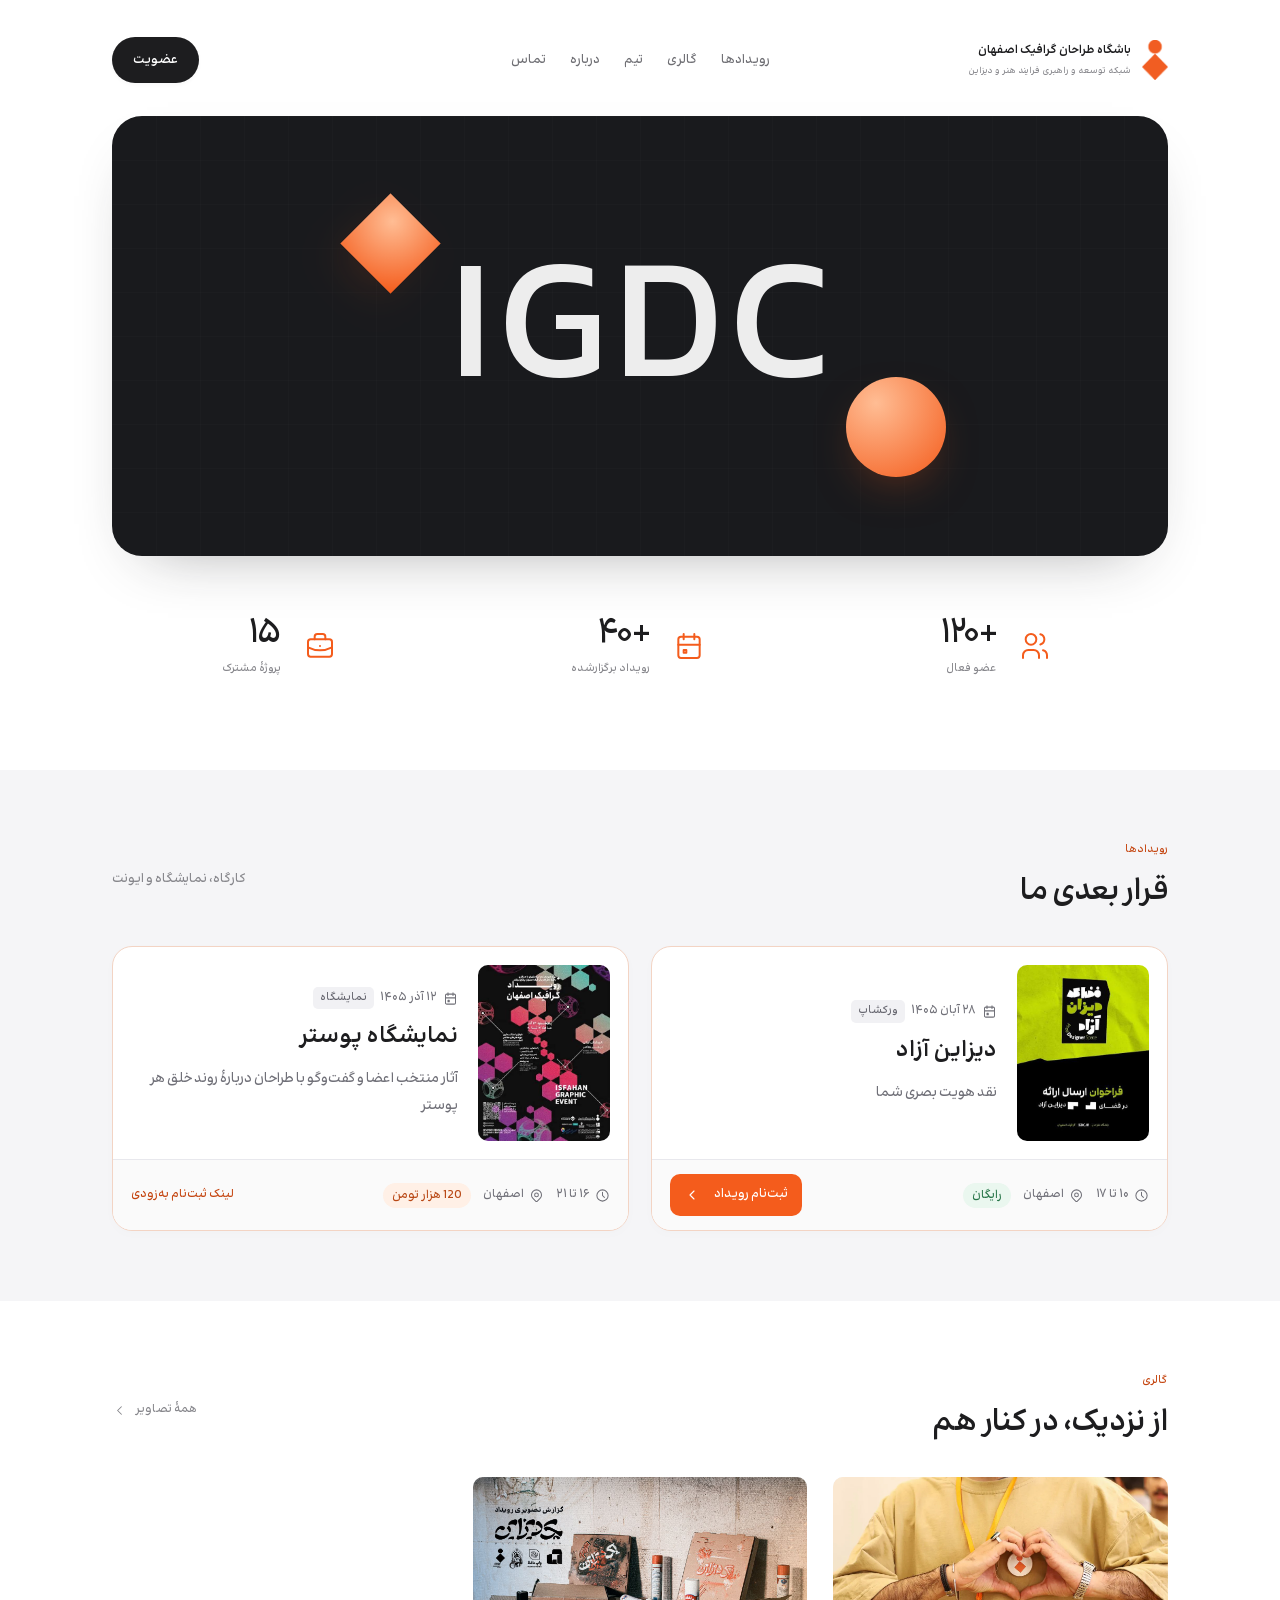
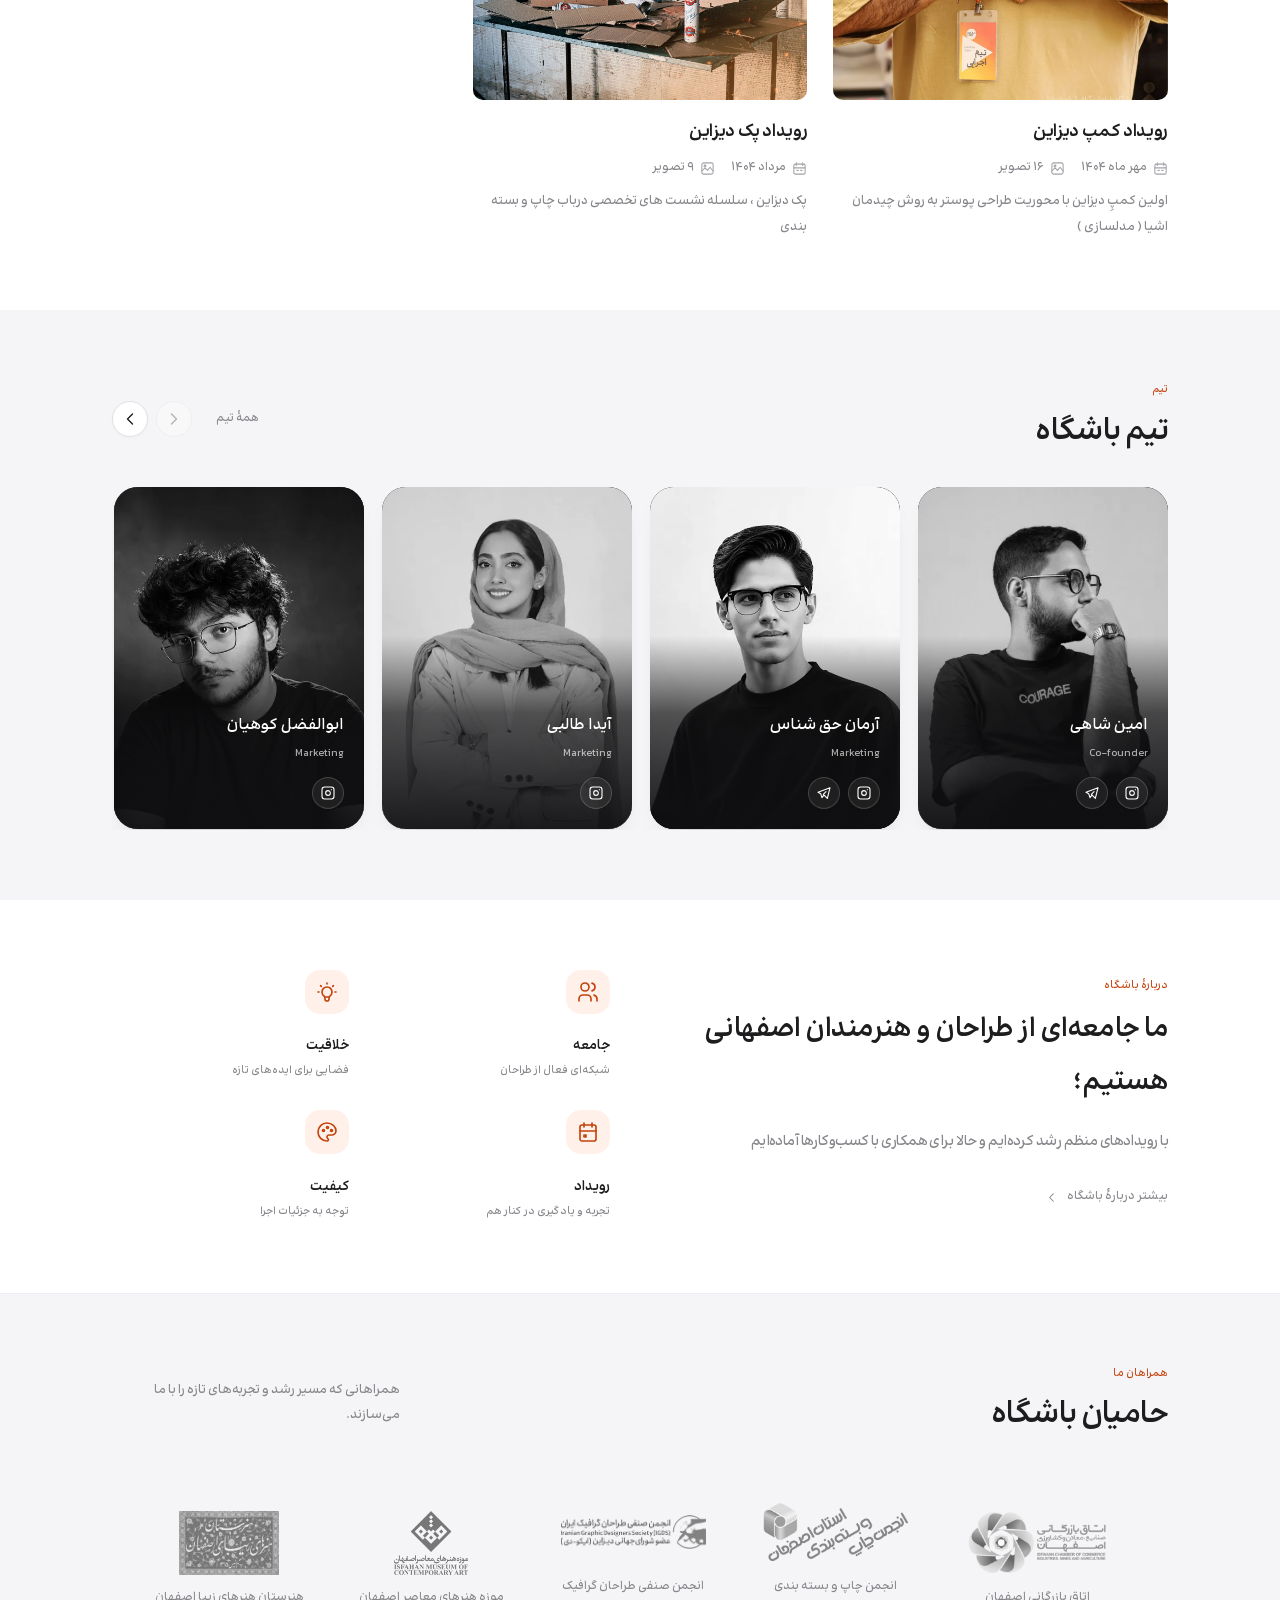
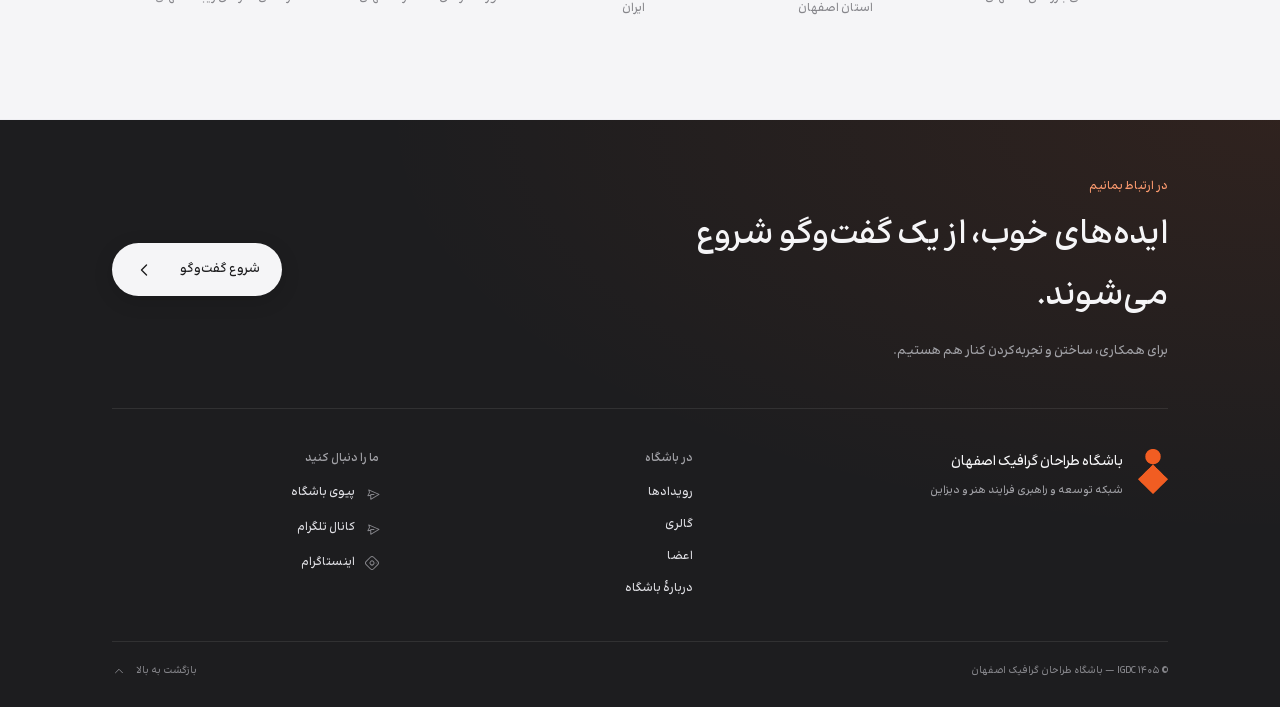
==== commit 1e8cb9af: "Add files via upload" ====
--- a/index.html
+++ b/index.html
@@ -1,5 +1,5 @@
 <!DOCTYPE html>
-<html lang="fa" dir="rtl"><head><meta charset="utf-8"><meta name="viewport" content="width=device-width, initial-scale=1, viewport-fit=cover"><title>باشگاه طراحان گرافیک اصفهان | IGDC</title><meta name="description" content="شبکه توسعه و راهبری فرایند هنر و دیزاین"><meta property="og:type" content="website"><meta property="og:title" content="باشگاه طراحان گرافیک اصفهان"><meta property="og:description" content="شبکه توسعه و راهبری فرایند هنر و دیزاین"><meta name="theme-color" content="#ffffff"><meta name="color-scheme" content="light"><link rel="canonical" href="https://igdc.ir/"><meta property="og:url" content="https://igdc.ir/"><link rel="icon" type="image/png" href="/assets/img/Favicon.png"><link rel="apple-touch-icon" href="/assets/img/Favicon.png"><link rel="preload" href="/assets/fonts/Ravi-VF.ttf" as="font" type="font/ttf" crossorigin><link rel="stylesheet" href="/assets/site.css?v=15"></head><body><a class="skip" href="#main">پرش به محتوا</a><svg width="0" height="0" style="position:absolute" aria-hidden="true" focusable="false"><defs>
+<html lang="fa" dir="rtl"><head><meta charset="utf-8"><meta name="viewport" content="width=device-width, initial-scale=1, viewport-fit=cover"><title>باشگاه طراحان گرافیک اصفهان | IGDC</title><meta name="description" content="شبکه توسعه و راهبری فرایند هنر و دیزاین"><meta property="og:type" content="website"><meta property="og:title" content="باشگاه طراحان گرافیک اصفهان"><meta property="og:description" content="شبکه توسعه و راهبری فرایند هنر و دیزاین"><meta name="theme-color" content="#ffffff"><meta name="color-scheme" content="light"><link rel="canonical" href="https://igdc.ir/"><meta property="og:url" content="https://igdc.ir/"><link rel="icon" type="image/png" href="/assets/img/Favicon.png"><link rel="apple-touch-icon" href="/assets/img/Favicon.png"><link rel="preload" href="/assets/fonts/Ravi-VF.ttf" as="font" type="font/ttf" crossorigin><link rel="stylesheet" href="/assets/site.css?v=17"></head><body><a class="skip" href="#main">پرش به محتوا</a><svg width="0" height="0" style="position:absolute" aria-hidden="true" focusable="false"><defs>
 <symbol id="cal" viewBox="0 0 24 24">
   <path d="M4 7a2 2 0 0 1 2 -2h12a2 2 0 0 1 2 2v12a2 2 0 0 1 -2 2h-12a2 2 0 0 1 -2 -2l0 -12" />
   <path d="M16 3l0 4" />
@@ -62,4 +62,4 @@
   <path d="M8 7v-2a2 2 0 0 1 2 -2h4a2 2 0 0 1 2 2v2" />
   <path d="M12 12l0 .01" />
   <path d="M3 13a20 20 0 0 0 18 0" />
-</symbol></defs></svg><header id="hdr"><div class="wrap bar"><a class="logo" href="#home" aria-label="باشگاه طراحان گرافیک اصفهان — خانه"><img class="brand-mark" src="/assets/img/Logo.png" alt="" width="26" height="40"><span class="brand-wordmark"><b>باشگاه طراحان گرافیک اصفهان</b><small>شبکه توسعه و راهبری فرایند هنر و دیزاین</small></span></a><nav id="menu" aria-label="ناوبری اصلی"><a href="#events">رویدادها</a><a href="/gallery">گالری</a><a href="/members">تیم</a><a href="/about">درباره</a><a href="#club-footer">تماس</a></nav><div class="acts"><button class="cta membership-trigger" type="button" aria-haspopup="dialog" aria-controls="membership-dialog">عضویت</button><button class="burger" id="mb" type="button" aria-label="باز کردن منو" aria-expanded="false" aria-controls="menu"><span></span></button></div></div></header><main id="main"><section class="hero" id="home"><div class="wrap"><h1 class="sr-only">باشگاه طراحان گرافیک اصفهان</h1><div class="feature-stage" id="feature-stage"><div class="stage-art" aria-hidden="true"><span class="stage-word">IGDC</span><span class="orb"></span><span class="orb2"></span></div></div><div class="stats" aria-label="باشگاه در یک نگاه"><div class="stat"><svg class="i stat-icon" aria-hidden="true"><use href="#users"/></svg><strong dir="ltr">۱۲۰+</strong><span>عضو فعال</span></div><div class="stat"><svg class="i stat-icon" aria-hidden="true"><use href="#cal"/></svg><strong dir="ltr">۴۰+</strong><span>رویداد برگزارشده</span></div><div class="stat"><svg class="i stat-icon" aria-hidden="true"><use href="#projects"/></svg><strong dir="ltr">۱۵</strong><span>پروژهٔ مشترک</span></div></div></div></section><section class="section section-tint" id="events"><div class="wrap"><div class="section-heading"><div><span class="eyebrow">رویدادها</span><h2>قرار بعدی ما</h2></div><p>کارگاه، نمایشگاه و ایونت</p></div><div class="events"><article class="ev registration-open"><div class="event-summary"><div class="ev-visual"><span class="event-monogram" aria-hidden="true"><svg class="i" aria-hidden="true"><use href="#pal"/></svg></span><span class="event-category">ورکشاپ</span><span class="event-status">ثبت‌نام باز است</span></div><div class="ev-body"><div class="event-date"><svg class="i" aria-hidden="true"><use href="#cal"/></svg><span>۲۸ آبان ۱۴۰۵</span></div><h3>هویت بصری، از بریف تا ارائه</h3><p class="event-description">طراحی یک هویت کامل در یک روز، با نقد حضوری و بازخورد مستقیم</p></div></div><div class="event-footer"><div class="event-details"><div class="event-meta"><span><svg class="i" aria-hidden="true"><use href="#clock"/></svg>۱۰ تا ۱۷</span><span><svg class="i" aria-hidden="true"><use href="#pin"/></svg>اصفهان</span></div></div><span class="event-pending">لینک ثبت‌نام به‌زودی</span></div></article><article class="ev"><div class="event-summary"><div class="ev-visual"><span class="event-monogram" aria-hidden="true"><svg class="i" aria-hidden="true"><use href="#pal"/></svg></span><span class="event-category">نمایشگاه</span><span class="event-status">برنامهٔ باشگاه</span></div><div class="ev-body"><div class="event-date"><svg class="i" aria-hidden="true"><use href="#cal"/></svg><span>۱۲ آذر ۱۴۰۵</span></div><h3>نمایشگاه پوستر</h3><p class="event-description">آثار منتخب تیم و گفت‌وگو با طراحان دربارهٔ روند خلق هر پوستر</p></div></div><div class="event-footer"><div class="event-details"><div class="event-meta"><span><svg class="i" aria-hidden="true"><use href="#clock"/></svg>۱۶ تا ۲۱</span><span><svg class="i" aria-hidden="true"><use href="#pin"/></svg>اصفهان</span></div></div></div></article></div></div></section><section class="section" id="gallery"><div class="wrap"><div class="section-heading"><div><span class="eyebrow">گالری</span><h2>از نزدیک، در کنار هم</h2></div><a class="text-link" href="/gallery">همهٔ تصاویر <svg class="i" aria-hidden="true"><use href="#chev"/></svg></a></div><div class="gal" data-gallery="preview"><p class="empty-state">تصاویر تازهٔ باشگاه به‌زودی اینجا قرار می‌گیرند.</p></div></div></section><section class="section section-tint" id="team"><div class="wrap"><div class="section-heading members-heading"><div><span class="eyebrow">تیم</span><h2>تیم باشگاه</h2></div><div class="member-actions"><a class="text-link all-members" href="/members">همهٔ تیم</a><div class="rail-controls" aria-label="حرکت میان تیم"><button class="rail-button" type="button" data-rail-prev aria-controls="members-rail" aria-label="تیمی قبلی"><svg class="i" aria-hidden="true"><use href="#chev"/></svg></button><button class="rail-button" type="button" data-rail-next aria-controls="members-rail" aria-label="تیمی بعدی"><svg class="i" aria-hidden="true"><use href="#chev"/></svg></button></div></div></div><div class="team members-strip" id="members-rail" tabindex="0" role="region" aria-label="تیمی باشگاه"><article class="mem"><div class="ph"><span class="portrait-placeholder" aria-hidden="true"><svg class="i" aria-hidden="true"><use href="#users"/></svg></span></div><div class="mi"><h3>نام عضو اول</h3><p>مدیر باشگاه</p></div></article><article class="mem"><div class="ph"><span class="portrait-placeholder" aria-hidden="true"><svg class="i" aria-hidden="true"><use href="#users"/></svg></span></div><div class="mi"><h3>نام عضو دوم</h3><p>مدیر رویدادها</p></div></article><article class="mem"><div class="ph"><span class="portrait-placeholder" aria-hidden="true"><svg class="i" aria-hidden="true"><use href="#users"/></svg></span></div><div class="mi"><h3>نام عضو سوم</h3><p>مدیر بازاریابی</p></div></article><article class="mem"><div class="ph"><span class="portrait-placeholder" aria-hidden="true"><svg class="i" aria-hidden="true"><use href="#users"/></svg></span></div><div class="mi"><h3>نام عضو چهارم</h3><p>مدیر محتوا</p></div></article><article class="mem"><div class="ph"><span class="portrait-placeholder" aria-hidden="true"><svg class="i" aria-hidden="true"><use href="#users"/></svg></span></div><div class="mi"><h3>نام عضو پنجم</h3><p>عضو باشگاه</p></div></article><article class="mem"><div class="ph"><span class="portrait-placeholder" aria-hidden="true"><svg class="i" aria-hidden="true"><use href="#users"/></svg></span></div><div class="mi"><h3>نام عضو ششم</h3><p>عضو باشگاه</p></div></article><article class="mem"><div class="ph"><span class="portrait-placeholder" aria-hidden="true"><svg class="i" aria-hidden="true"><use href="#users"/></svg></span></div><div class="mi"><h3>نام عضو هفتم</h3><p>عضو باشگاه</p></div></article><article class="mem"><div class="ph"><span class="portrait-placeholder" aria-hidden="true"><svg class="i" aria-hidden="true"><use href="#users"/></svg></span></div><div class="mi"><h3>نام عضو هشتم</h3><p>عضو باشگاه</p></div></article><article class="mem"><div class="ph"><span class="portrait-placeholder" aria-hidden="true"><svg class="i" aria-hidden="true"><use href="#users"/></svg></span></div><div class="mi"><h3>نام عضو نهم</h3><p>عضو باشگاه</p></div></article><article class="mem"><div class="ph"><span class="portrait-placeholder" aria-hidden="true"><svg class="i" aria-hidden="true"><use href="#users"/></svg></span></div><div class="mi"><h3>نام عضو دهم</h3><p>عضو باشگاه</p></div></article></div></div></section><section class="section" id="about"><div class="wrap about-layout"><div class="about-copy"><span class="eyebrow">دربارهٔ باشگاه</span><h2 class="statement">ما جامعه‌ای از طراحان و هنرمندان اصفهانی هستیم؛<span>با رویدادهای منظم رشد کرده‌ایم و حالا برای همکاری با کسب‌وکارها آماده‌ایم</span></h2><a class="text-link about-more" href="/about">بیشتر دربارهٔ باشگاه <svg class="i" aria-hidden="true"><use href="#chev"/></svg></a></div><div class="vals"><div class="val"><svg class="i" aria-hidden="true"><use href="#users"/></svg><h3>جامعه</h3><p>شبکه‌ای فعال از طراحان</p></div><div class="val"><svg class="i" aria-hidden="true"><use href="#bulb"/></svg><h3>خلاقیت</h3><p>فضایی برای ایده‌های تازه</p></div><div class="val"><svg class="i" aria-hidden="true"><use href="#cal"/></svg><h3>رویداد</h3><p>تجربه و یادگیری در کنار هم</p></div><div class="val"><svg class="i" aria-hidden="true"><use href="#pal"/></svg><h3>کیفیت</h3><p>توجه به جزئیات اجرا</p></div></div></div></section><section class="section sponsors-section" id="sponsors" aria-labelledby="sponsors-title"><div class="wrap"><div class="section-heading sponsor-heading"><div><span class="eyebrow">همراهان ما</span><h2 id="sponsors-title">حامیان باشگاه</h2></div><p data-sponsors-description>همراهانی که مسیر رشد و تجربه‌های تازه را با ما می‌سازند.</p></div><div class="sponsors-grid" tabindex="0" role="region" aria-label="لوگوهای حامیان باشگاه"><div class="sponsors-track"><div class="sponsors-group" aria-hidden="true"><span class="sponsor-card sponsor-placeholder"></span><span class="sponsor-card sponsor-placeholder"></span><span class="sponsor-card sponsor-placeholder"></span><span class="sponsor-card sponsor-placeholder"></span><span class="sponsor-card sponsor-placeholder"></span><span class="sponsor-card sponsor-placeholder"></span></div><div class="sponsors-group sponsors-clone" aria-hidden="true"><span class="sponsor-card sponsor-placeholder"></span><span class="sponsor-card sponsor-placeholder"></span><span class="sponsor-card sponsor-placeholder"></span><span class="sponsor-card sponsor-placeholder"></span><span class="sponsor-card sponsor-placeholder"></span><span class="sponsor-card sponsor-placeholder"></span></div></div></div></div></section></main><footer class="club-footer" id="club-footer"><div class="wrap"><div class="footer-top"><div><span class="eyebrow" data-footer-eyebrow>در ارتباط بمانیم</span><h2 data-footer-title>ایده‌های خوب، از یک گفت‌وگو شروع می‌شوند.</h2><p data-footer-description>برای همکاری، ساختن و تجربه‌کردن کنار هم هستیم.</p></div><button class="footer-cta" data-footer-action type="button" aria-haspopup="dialog" aria-controls="contact-dialog">شروع گفت‌وگو <svg class="i" aria-hidden="true"><use href="#chev"/></svg></button></div><div class="footer-columns"><div class="footer-identity"><img src="/assets/img/Logo.png" alt="" width="30" height="46"><div><p data-footer-brand>باشگاه طراحان گرافیک اصفهان</p><p data-footer-tagline>شبکه توسعه و راهبری فرایند هنر و دیزاین</p></div></div><div><h3 data-footer-links-title>در باشگاه</h3><nav class="footer-links" aria-label="پیوندهای پایین صفحه"><a href="/#events">رویدادها</a><a href="/gallery">گالری</a><a href="/members">تیم</a><a href="/about">دربارهٔ باشگاه</a></nav></div><div><h3 data-footer-social-title>ما را دنبال کنید</h3><div class="footer-networks"><a href="https://t.me/igdcir">کانال تلگرام <svg class="i" aria-hidden="true"><use href="#chev"/></svg></a><a href="https://t.me/igdc_ir">گفت‌وگو در تلگرام <svg class="i" aria-hidden="true"><use href="#chev"/></svg></a><a href="https://www.instagram.com/igdc.ir/" target="_blank" rel="noopener noreferrer">اینستاگرام <svg class="i" aria-hidden="true"><use href="#chev"/></svg></a></div></div></div><div class="footer-bottom"><p data-footer-copyright>© ۱۴۰۵ IGDC — باشگاه طراحان گرافیک اصفهان</p><a href="#main">بازگشت به بالا <svg class="i" aria-hidden="true"><use href="#chev"/></svg></a></div></div></footer><dialog class="membership-dialog" id="membership-dialog" aria-labelledby="membership-title"><button type="button" class="dialog-close" data-close-membership aria-label="بستن">×</button><div class="membership-art" data-membership-art aria-hidden="true"></div><div class="membership-content"><span class="eyebrow">عضویت در باشگاه</span><h2 id="membership-title">دیدار بعدی ما، به‌زودی.</h2><span class="membership-state"><span></span>عضویت فعلاً بسته است</span><p>زمان شروع عضویت در شبکه‌های اجتماعی باشگاه اعلام می‌شود.</p><div class="dialog-socials"><a class="social-link" href="https://t.me/igdcir" data-channel-link target="_blank" rel="noopener noreferrer"><svg class="i" aria-hidden="true"><use href="#tg"/></svg>کانال تلگرام</a><a class="social-link" href="https://www.instagram.com/igdc.ir/" data-instagram-link target="_blank" rel="noopener noreferrer"><svg class="i" aria-hidden="true"><use href="#ig"/></svg>اینستاگرام</a></div></div></dialog><div class="lb" id="lb" hidden role="dialog" aria-modal="true" aria-label="نمایش تصویر"><button class="lb-x" id="lbx" type="button" aria-label="بستن تصویر">×</button><img id="lbimg" alt=""></div><script src="/assets/main.js?v=11" defer></script><script src="/assets/cms.js?v=15" defer></script><script src="/assets/gallery.js?v=10" defer></script><dialog class="contact-dialog" id="contact-dialog" aria-labelledby="contact-title"><button type="button" class="dialog-close" data-close-contact aria-label="بستن">×</button><span class="eyebrow">در ارتباط بمانیم</span><h2 id="contact-title">شروع گفت‌وگو</h2><p class="contact-intro">اطلاعات تماس و پیامتان را برای ما بنویسید.</p><form class="cform" id="cf"><div class="form-row"><div class="fld"><label for="fname">نام و نام خانوادگی</label><input id="fname" name="name" autocomplete="name" required maxlength="120"></div><div class="fld"><label for="fphone">شماره موبایل</label><input id="fphone" name="phone" type="tel" dir="ltr" autocomplete="tel" required maxlength="24"></div></div><div class="form-row"><div class="fld"><label for="femail">ایمیل (اختیاری)</label><input id="femail" name="email" type="email" dir="ltr" autocomplete="email" maxlength="160"></div><div class="fld"><label for="fsubject">موضوع گفت‌وگو</label><div class="select-wrap"><select id="fsubject" name="subject"><option>همکاری</option><option>رویدادها</option><option>سایر موضوعات</option></select><svg class="i" aria-hidden="true"><use href="#chev"/></svg></div></div></div><div class="fld"><label for="fmessage">پیام شما</label><textarea id="fmessage" name="message" required maxlength="5000"></textarea></div><div class="honeypot" aria-hidden="true"><label for="ftrap">این قسمت را خالی بگذارید</label><input id="ftrap" name="_gotcha" tabindex="-1" autocomplete="off"></div><p class="form-note" id="contact-note">ارسال فرم هنوز فعال نشده؛ از شبکه‌های اجتماعی زیر با ما در تماس باشید.</p><button class="btn" type="submit" disabled>ارسال پیام <svg class="i" aria-hidden="true"><use href="#chev"/></svg></button><p class="fstat" id="fstat" role="status" aria-live="polite"></p></form><div class="contact-networks" aria-label="شبکه‌های اجتماعی"><a class="network-link" href="https://t.me/igdc_ir" target="_blank" rel="noopener noreferrer"><span class="network-icon"><svg class="i" aria-hidden="true"><use href="#tg"/></svg></span><span class="network-copy"><span class="network-label">پیوی باشگاه</span><span class="network-handle" dir="ltr">@igdc_ir</span></span></a><a class="network-link" href="https://t.me/igdcir" target="_blank" rel="noopener noreferrer"><span class="network-icon"><svg class="i" aria-hidden="true"><use href="#tg"/></svg></span><span class="network-copy"><span class="network-label">کانال تلگرام</span><span class="network-handle" dir="ltr">@igdcir</span></span></a><a class="network-link" href="https://www.instagram.com/igdc.ir/" target="_blank" rel="noopener noreferrer"><span class="network-icon"><svg class="i" aria-hidden="true"><use href="#ig"/></svg></span><span class="network-copy"><span class="network-label">اینستاگرام</span><span class="network-handle" dir="ltr">@igdc.ir</span></span></a></div></dialog><dialog class="poster-dialog" id="poster-dialog" aria-labelledby="poster-title"><div class="poster-toolbar"><h2 id="poster-title">پوستر رویداد</h2><button class="poster-close" type="button" data-close-poster aria-label="بستن پوستر"><svg class="i" viewBox="0 0 24 24" aria-hidden="true"><path d="m6 6 12 12M6 18 18 6"/></svg></button></div><img id="poster-image" alt=""></dialog></body></html>
+</symbol></defs></svg><header id="hdr"><div class="wrap bar"><a class="logo" href="#home" aria-label="باشگاه طراحان گرافیک اصفهان — خانه"><img class="brand-mark" src="/assets/img/Logo.png" alt="" width="26" height="40"><span class="brand-wordmark"><b>باشگاه طراحان گرافیک اصفهان</b><small>شبکه توسعه و راهبری فرایند هنر و دیزاین</small></span></a><nav id="menu" aria-label="ناوبری اصلی"><a href="#events">رویدادها</a><a href="/gallery">گالری</a><a href="/members">تیم</a><a href="/about">درباره</a><a href="#club-footer">تماس</a></nav><div class="acts"><button class="cta membership-trigger" type="button" aria-haspopup="dialog" aria-controls="membership-dialog">عضویت</button><button class="burger" id="mb" type="button" aria-label="باز کردن منو" aria-expanded="false" aria-controls="menu"><span></span></button></div></div></header><main id="main"><section class="hero" id="home"><div class="wrap"><h1 class="sr-only">باشگاه طراحان گرافیک اصفهان</h1><div class="feature-stage" id="feature-stage"><div class="stage-art" aria-hidden="true"><span class="stage-word">IGDC</span><span class="orb"></span><span class="orb2"></span></div></div><div class="stats" aria-label="باشگاه در یک نگاه"><div class="stat"><svg class="i stat-icon" aria-hidden="true"><use href="#users"/></svg><strong dir="ltr">۱۲۰+</strong><span>عضو فعال</span></div><div class="stat"><svg class="i stat-icon" aria-hidden="true"><use href="#cal"/></svg><strong dir="ltr">۴۰+</strong><span>رویداد برگزارشده</span></div><div class="stat"><svg class="i stat-icon" aria-hidden="true"><use href="#projects"/></svg><strong dir="ltr">۱۵</strong><span>پروژهٔ مشترک</span></div></div></div></section><section class="section section-tint" id="events"><div class="wrap"><div class="section-heading"><div><span class="eyebrow">رویدادها</span><h2>قرار بعدی ما</h2></div><p>کارگاه، نمایشگاه و ایونت</p></div><div class="events"><article class="ev registration-open"><div class="event-summary"><div class="ev-visual"><span class="event-monogram" aria-hidden="true"><svg class="i" aria-hidden="true"><use href="#pal"/></svg></span><span class="event-category">ورکشاپ</span><span class="event-status">ثبت‌نام باز است</span></div><div class="ev-body"><div class="event-date"><svg class="i" aria-hidden="true"><use href="#cal"/></svg><span>۲۸ آبان ۱۴۰۵</span></div><h3>هویت بصری، از بریف تا ارائه</h3><p class="event-description">طراحی یک هویت کامل در یک روز، با نقد حضوری و بازخورد مستقیم</p></div></div><div class="event-footer"><div class="event-details"><div class="event-meta"><span><svg class="i" aria-hidden="true"><use href="#clock"/></svg>۱۰ تا ۱۷</span><span><svg class="i" aria-hidden="true"><use href="#pin"/></svg>اصفهان</span></div></div><span class="event-pending">لینک ثبت‌نام به‌زودی</span></div></article><article class="ev"><div class="event-summary"><div class="ev-visual"><span class="event-monogram" aria-hidden="true"><svg class="i" aria-hidden="true"><use href="#pal"/></svg></span><span class="event-category">نمایشگاه</span><span class="event-status">برنامهٔ باشگاه</span></div><div class="ev-body"><div class="event-date"><svg class="i" aria-hidden="true"><use href="#cal"/></svg><span>۱۲ آذر ۱۴۰۵</span></div><h3>نمایشگاه پوستر</h3><p class="event-description">آثار منتخب تیم و گفت‌وگو با طراحان دربارهٔ روند خلق هر پوستر</p></div></div><div class="event-footer"><div class="event-details"><div class="event-meta"><span><svg class="i" aria-hidden="true"><use href="#clock"/></svg>۱۶ تا ۲۱</span><span><svg class="i" aria-hidden="true"><use href="#pin"/></svg>اصفهان</span></div></div></div></article></div></div></section><section class="section" id="gallery"><div class="wrap"><div class="section-heading"><div><span class="eyebrow">گالری</span><h2>از نزدیک، در کنار هم</h2></div><a class="text-link" href="/gallery">همهٔ تصاویر <svg class="i" aria-hidden="true"><use href="#chev"/></svg></a></div><div class="gal" data-gallery="preview"><p class="empty-state">تصاویر تازهٔ باشگاه به‌زودی اینجا قرار می‌گیرند.</p></div></div></section><section class="section section-tint" id="team"><div class="wrap"><div class="section-heading members-heading"><div><span class="eyebrow">تیم</span><h2>تیم باشگاه</h2></div><div class="member-actions"><a class="text-link all-members" href="/members">همهٔ تیم</a><div class="rail-controls" aria-label="حرکت میان تیم"><button class="rail-button" type="button" data-rail-prev aria-controls="members-rail" aria-label="تیمی قبلی"><svg class="i" aria-hidden="true"><use href="#chev"/></svg></button><button class="rail-button" type="button" data-rail-next aria-controls="members-rail" aria-label="تیمی بعدی"><svg class="i" aria-hidden="true"><use href="#chev"/></svg></button></div></div></div><div class="team members-strip" id="members-rail" tabindex="0" role="region" aria-label="تیمی باشگاه"><article class="mem"><div class="ph"><span class="portrait-placeholder" aria-hidden="true"><svg class="i" aria-hidden="true"><use href="#users"/></svg></span></div><div class="mi"><h3>نام عضو اول</h3><p>مدیر باشگاه</p></div></article><article class="mem"><div class="ph"><span class="portrait-placeholder" aria-hidden="true"><svg class="i" aria-hidden="true"><use href="#users"/></svg></span></div><div class="mi"><h3>نام عضو دوم</h3><p>مدیر رویدادها</p></div></article><article class="mem"><div class="ph"><span class="portrait-placeholder" aria-hidden="true"><svg class="i" aria-hidden="true"><use href="#users"/></svg></span></div><div class="mi"><h3>نام عضو سوم</h3><p>مدیر بازاریابی</p></div></article><article class="mem"><div class="ph"><span class="portrait-placeholder" aria-hidden="true"><svg class="i" aria-hidden="true"><use href="#users"/></svg></span></div><div class="mi"><h3>نام عضو چهارم</h3><p>مدیر محتوا</p></div></article><article class="mem"><div class="ph"><span class="portrait-placeholder" aria-hidden="true"><svg class="i" aria-hidden="true"><use href="#users"/></svg></span></div><div class="mi"><h3>نام عضو پنجم</h3><p>عضو باشگاه</p></div></article><article class="mem"><div class="ph"><span class="portrait-placeholder" aria-hidden="true"><svg class="i" aria-hidden="true"><use href="#users"/></svg></span></div><div class="mi"><h3>نام عضو ششم</h3><p>عضو باشگاه</p></div></article><article class="mem"><div class="ph"><span class="portrait-placeholder" aria-hidden="true"><svg class="i" aria-hidden="true"><use href="#users"/></svg></span></div><div class="mi"><h3>نام عضو هفتم</h3><p>عضو باشگاه</p></div></article><article class="mem"><div class="ph"><span class="portrait-placeholder" aria-hidden="true"><svg class="i" aria-hidden="true"><use href="#users"/></svg></span></div><div class="mi"><h3>نام عضو هشتم</h3><p>عضو باشگاه</p></div></article><article class="mem"><div class="ph"><span class="portrait-placeholder" aria-hidden="true"><svg class="i" aria-hidden="true"><use href="#users"/></svg></span></div><div class="mi"><h3>نام عضو نهم</h3><p>عضو باشگاه</p></div></article><article class="mem"><div class="ph"><span class="portrait-placeholder" aria-hidden="true"><svg class="i" aria-hidden="true"><use href="#users"/></svg></span></div><div class="mi"><h3>نام عضو دهم</h3><p>عضو باشگاه</p></div></article></div></div></section><section class="section" id="about"><div class="wrap about-layout"><div class="about-copy"><span class="eyebrow">دربارهٔ باشگاه</span><h2 class="statement">ما جامعه‌ای از طراحان و هنرمندان اصفهانی هستیم؛<span>با رویدادهای منظم رشد کرده‌ایم و حالا برای همکاری با کسب‌وکارها آماده‌ایم</span></h2><a class="text-link about-more" href="/about">بیشتر دربارهٔ باشگاه <svg class="i" aria-hidden="true"><use href="#chev"/></svg></a></div><div class="vals"><div class="val"><svg class="i" aria-hidden="true"><use href="#users"/></svg><h3>جامعه</h3><p>شبکه‌ای فعال از طراحان</p></div><div class="val"><svg class="i" aria-hidden="true"><use href="#bulb"/></svg><h3>خلاقیت</h3><p>فضایی برای ایده‌های تازه</p></div><div class="val"><svg class="i" aria-hidden="true"><use href="#cal"/></svg><h3>رویداد</h3><p>تجربه و یادگیری در کنار هم</p></div><div class="val"><svg class="i" aria-hidden="true"><use href="#pal"/></svg><h3>کیفیت</h3><p>توجه به جزئیات اجرا</p></div></div></div></section><section class="section sponsors-section" id="sponsors" aria-labelledby="sponsors-title"><div class="wrap"><div class="section-heading sponsor-heading"><div><span class="eyebrow">همراهان ما</span><h2 id="sponsors-title">حامیان باشگاه</h2></div><p data-sponsors-description>همراهانی که مسیر رشد و تجربه‌های تازه را با ما می‌سازند.</p></div><div class="sponsors-grid" tabindex="0" role="region" aria-label="لوگوهای حامیان باشگاه"><div class="sponsors-track"><div class="sponsors-group" aria-hidden="true"><span class="sponsor-card sponsor-placeholder"></span><span class="sponsor-card sponsor-placeholder"></span><span class="sponsor-card sponsor-placeholder"></span><span class="sponsor-card sponsor-placeholder"></span><span class="sponsor-card sponsor-placeholder"></span><span class="sponsor-card sponsor-placeholder"></span></div><div class="sponsors-group sponsors-clone" aria-hidden="true"><span class="sponsor-card sponsor-placeholder"></span><span class="sponsor-card sponsor-placeholder"></span><span class="sponsor-card sponsor-placeholder"></span><span class="sponsor-card sponsor-placeholder"></span><span class="sponsor-card sponsor-placeholder"></span><span class="sponsor-card sponsor-placeholder"></span></div></div></div></div></section></main><footer class="club-footer" id="club-footer"><div class="wrap"><div class="footer-top"><div><span class="eyebrow" data-footer-eyebrow>در ارتباط بمانیم</span><h2 data-footer-title>ایده‌های خوب، از یک گفت‌وگو شروع می‌شوند.</h2><p data-footer-description>برای همکاری، ساختن و تجربه‌کردن کنار هم هستیم.</p></div><button class="footer-cta" data-footer-action type="button" aria-haspopup="dialog" aria-controls="contact-dialog">شروع گفت‌وگو <svg class="i" aria-hidden="true"><use href="#chev"/></svg></button></div><div class="footer-columns"><div class="footer-identity"><img src="/assets/img/Logo.png" alt="" width="30" height="46"><div><p data-footer-brand>باشگاه طراحان گرافیک اصفهان</p><p data-footer-tagline>شبکه توسعه و راهبری فرایند هنر و دیزاین</p></div></div><div><h3 data-footer-links-title>در باشگاه</h3><nav class="footer-links" aria-label="پیوندهای پایین صفحه"><a href="/#events">رویدادها</a><a href="/gallery">گالری</a><a href="/members">تیم</a><a href="/about">دربارهٔ باشگاه</a></nav></div><div><h3 data-footer-social-title>ما را دنبال کنید</h3><div class="footer-networks"><a href="https://t.me/igdcir">کانال تلگرام <svg class="i" aria-hidden="true"><use href="#chev"/></svg></a><a href="https://t.me/igdc_ir">گفت‌وگو در تلگرام <svg class="i" aria-hidden="true"><use href="#chev"/></svg></a><a href="https://www.instagram.com/igdc.ir/" target="_blank" rel="noopener noreferrer">اینستاگرام <svg class="i" aria-hidden="true"><use href="#chev"/></svg></a></div></div></div><div class="footer-bottom"><p data-footer-copyright>© ۱۴۰۵ IGDC — باشگاه طراحان گرافیک اصفهان</p><a href="#main">بازگشت به بالا <svg class="i" aria-hidden="true"><use href="#chev"/></svg></a></div></div></footer><dialog class="membership-dialog" id="membership-dialog" aria-labelledby="membership-title"><button type="button" class="dialog-close" data-close-membership aria-label="بستن">×</button><div class="membership-art" data-membership-art aria-hidden="true"></div><div class="membership-content"><span class="eyebrow">عضویت در باشگاه</span><h2 id="membership-title">دیدار بعدی ما، به‌زودی.</h2><span class="membership-state"><span></span>عضویت فعلاً بسته است</span><p>زمان شروع عضویت در شبکه‌های اجتماعی باشگاه اعلام می‌شود.</p><div class="dialog-socials"><a class="social-link" href="https://t.me/igdcir" data-channel-link target="_blank" rel="noopener noreferrer"><svg class="i" aria-hidden="true"><use href="#tg"/></svg>کانال تلگرام</a><a class="social-link" href="https://www.instagram.com/igdc.ir/" data-instagram-link target="_blank" rel="noopener noreferrer"><svg class="i" aria-hidden="true"><use href="#ig"/></svg>اینستاگرام</a></div></div></dialog><div class="lb" id="lb" hidden role="dialog" aria-modal="true" aria-label="نمایش تصویر"><button class="lb-x" id="lbx" type="button" aria-label="بستن تصویر">×</button><img id="lbimg" alt=""></div><script src="/assets/main.js?v=11" defer></script><script src="/assets/cms.js?v=16" defer></script><script src="/assets/gallery.js?v=10" defer></script><dialog class="contact-dialog" id="contact-dialog" aria-labelledby="contact-title"><button type="button" class="dialog-close" data-close-contact aria-label="بستن">×</button><span class="eyebrow">در ارتباط بمانیم</span><h2 id="contact-title">شروع گفت‌وگو</h2><p class="contact-intro">اطلاعات تماس و پیامتان را برای ما بنویسید.</p><form class="cform" id="cf"><div class="form-row"><div class="fld"><label for="fname">نام و نام خانوادگی</label><input id="fname" name="name" autocomplete="name" required maxlength="120"></div><div class="fld"><label for="fphone">شماره موبایل</label><input id="fphone" name="phone" type="tel" dir="ltr" autocomplete="tel" required maxlength="24"></div></div><div class="form-row"><div class="fld"><label for="femail">ایمیل (اختیاری)</label><input id="femail" name="email" type="email" dir="ltr" autocomplete="email" maxlength="160"></div><div class="fld"><label for="fsubject">موضوع گفت‌وگو</label><div class="select-wrap"><select id="fsubject" name="subject"><option>همکاری</option><option>رویدادها</option><option>سایر موضوعات</option></select><svg class="i" aria-hidden="true"><use href="#chev"/></svg></div></div></div><div class="fld"><label for="fmessage">پیام شما</label><textarea id="fmessage" name="message" required maxlength="5000"></textarea></div><div class="honeypot" aria-hidden="true"><label for="ftrap">این قسمت را خالی بگذارید</label><input id="ftrap" name="_gotcha" tabindex="-1" autocomplete="off"></div><p class="form-note" id="contact-note">ارسال فرم هنوز فعال نشده؛ از شبکه‌های اجتماعی زیر با ما در تماس باشید.</p><button class="btn" type="submit" disabled>ارسال پیام <svg class="i" aria-hidden="true"><use href="#chev"/></svg></button><p class="fstat" id="fstat" role="status" aria-live="polite"></p></form><div class="contact-networks" aria-label="شبکه‌های اجتماعی"><a class="network-link" href="https://t.me/igdc_ir" target="_blank" rel="noopener noreferrer"><span class="network-icon"><svg class="i" aria-hidden="true"><use href="#tg"/></svg></span><span class="network-copy"><span class="network-label">پیوی باشگاه</span><span class="network-handle" dir="ltr">@igdc_ir</span></span></a><a class="network-link" href="https://t.me/igdcir" target="_blank" rel="noopener noreferrer"><span class="network-icon"><svg class="i" aria-hidden="true"><use href="#tg"/></svg></span><span class="network-copy"><span class="network-label">کانال تلگرام</span><span class="network-handle" dir="ltr">@igdcir</span></span></a><a class="network-link" href="https://www.instagram.com/igdc.ir/" target="_blank" rel="noopener noreferrer"><span class="network-icon"><svg class="i" aria-hidden="true"><use href="#ig"/></svg></span><span class="network-copy"><span class="network-label">اینستاگرام</span><span class="network-handle" dir="ltr">@igdc.ir</span></span></a></div></dialog><dialog class="poster-dialog" id="poster-dialog" aria-labelledby="poster-title"><div class="poster-toolbar"><h2 id="poster-title">پوستر رویداد</h2><button class="poster-close" type="button" data-close-poster aria-label="بستن پوستر"><svg class="i" viewBox="0 0 24 24" aria-hidden="true"><path d="m6 6 12 12M6 18 18 6"/></svg></button></div><img id="poster-image" alt=""></dialog></body></html>
--- a/assets/site.css
+++ b/assets/site.css
@@ -96,6 +96,21 @@
 .poster-dialog{position:fixed;inset:0;margin:auto;width:max-content;max-width:calc(100% - 24px);max-height:calc(100dvh - 24px);padding:12px;border:0;border-radius:15px;background:#fff;color:var(--ink);overflow:auto}
 .poster-dialog::backdrop{background:#111b;backdrop-filter:blur(5px)}.poster-toolbar{display:flex;align-items:center;justify-content:space-between;gap:24px;padding:0 2px 10px}.poster-toolbar h2{font-size:14px;max-width:42ch}.poster-close{display:grid;place-items:center;flex:none;width:34px;height:34px;padding:0;background:#f5f5f7;color:var(--ink);border:0;border-radius:50%}.poster-dialog #poster-image{display:block;width:auto;height:auto;max-width:100%;max-height:calc(100dvh - 108px);object-fit:contain;margin:auto;touch-action:pan-x pan-y pinch-zoom}
 
+/* Keep CMS captions separate from artwork, including artwork with embedded text. */
+.feature-stage.has-banner{display:grid;min-height:0;height:auto;max-height:none;aspect-ratio:auto;background:#181a20}
+.feature-stage.has-banner::after{display:none}
+.feature-stage.has-banner .feature-slide{position:relative;inset:auto;grid-area:1/1;display:flex;flex-direction:column;min-width:0;align-self:start}
+.feature-stage.has-banner .feature-picture{position:static;inset:auto;display:block;width:100%;height:clamp(230px,30vw,380px);flex:none;background:#222}
+.feature-stage.has-banner .feature-picture .feature-image{position:static;inset:auto;display:block;width:100%;height:100%;object-fit:contain}
+.feature-stage.has-banner .feature-shade{display:none}
+.feature-stage.has-banner .feature-copy{position:static;inset:auto;display:flex;flex-direction:column;align-items:flex-start;justify-content:flex-start;width:100%;max-width:none;min-height:0;height:auto;max-height:none;overflow:visible;padding:16px 28px 20px;text-align:right;border-radius:0;background:#181a20}
+.feature-stage.has-banner .feature-copy:empty{display:none}
+.feature-stage.has-banner .feature-copy h2{font-size:20px;line-height:1.7;text-shadow:none;letter-spacing:0}
+.feature-stage.has-banner .feature-copy p{font-size:14px;line-height:1.9;max-width:65ch;margin-top:6px;color:#d6d7dd;opacity:1}
+.feature-stage.has-banner .feature-link{align-self:flex-start;min-height:44px;margin-top:14px;padding:9px 16px;font-size:13px}
+.feature-stage.has-banner .feature-link:first-child{margin-top:0}
+@media(max-width:700px){.feature-stage.has-banner .feature-picture{height:clamp(200px,70vw,300px)}.feature-stage.has-banner .feature-copy{padding:16px 18px 18px}.feature-stage.has-banner .feature-copy h2{font-size:18px;line-height:1.7}.feature-stage.has-banner .feature-copy p{font-size:13px;line-height:1.9}.feature-stage.has-banner .feature-link{margin-top:12px;font-size:13px}}
+
 /* Event cards: compact poster summary with a shared information footer. */
 .events{display:grid;grid-template-columns:repeat(2,minmax(0,1fr));gap:22px;align-items:stretch;min-width:0}
 .events>.ev{display:flex;flex-direction:column;align-self:stretch;min-width:0;overflow:hidden;border:1px solid var(--line);border-radius:20px;background:#fff;box-shadow:0 3px 12px #1d1d1f04}
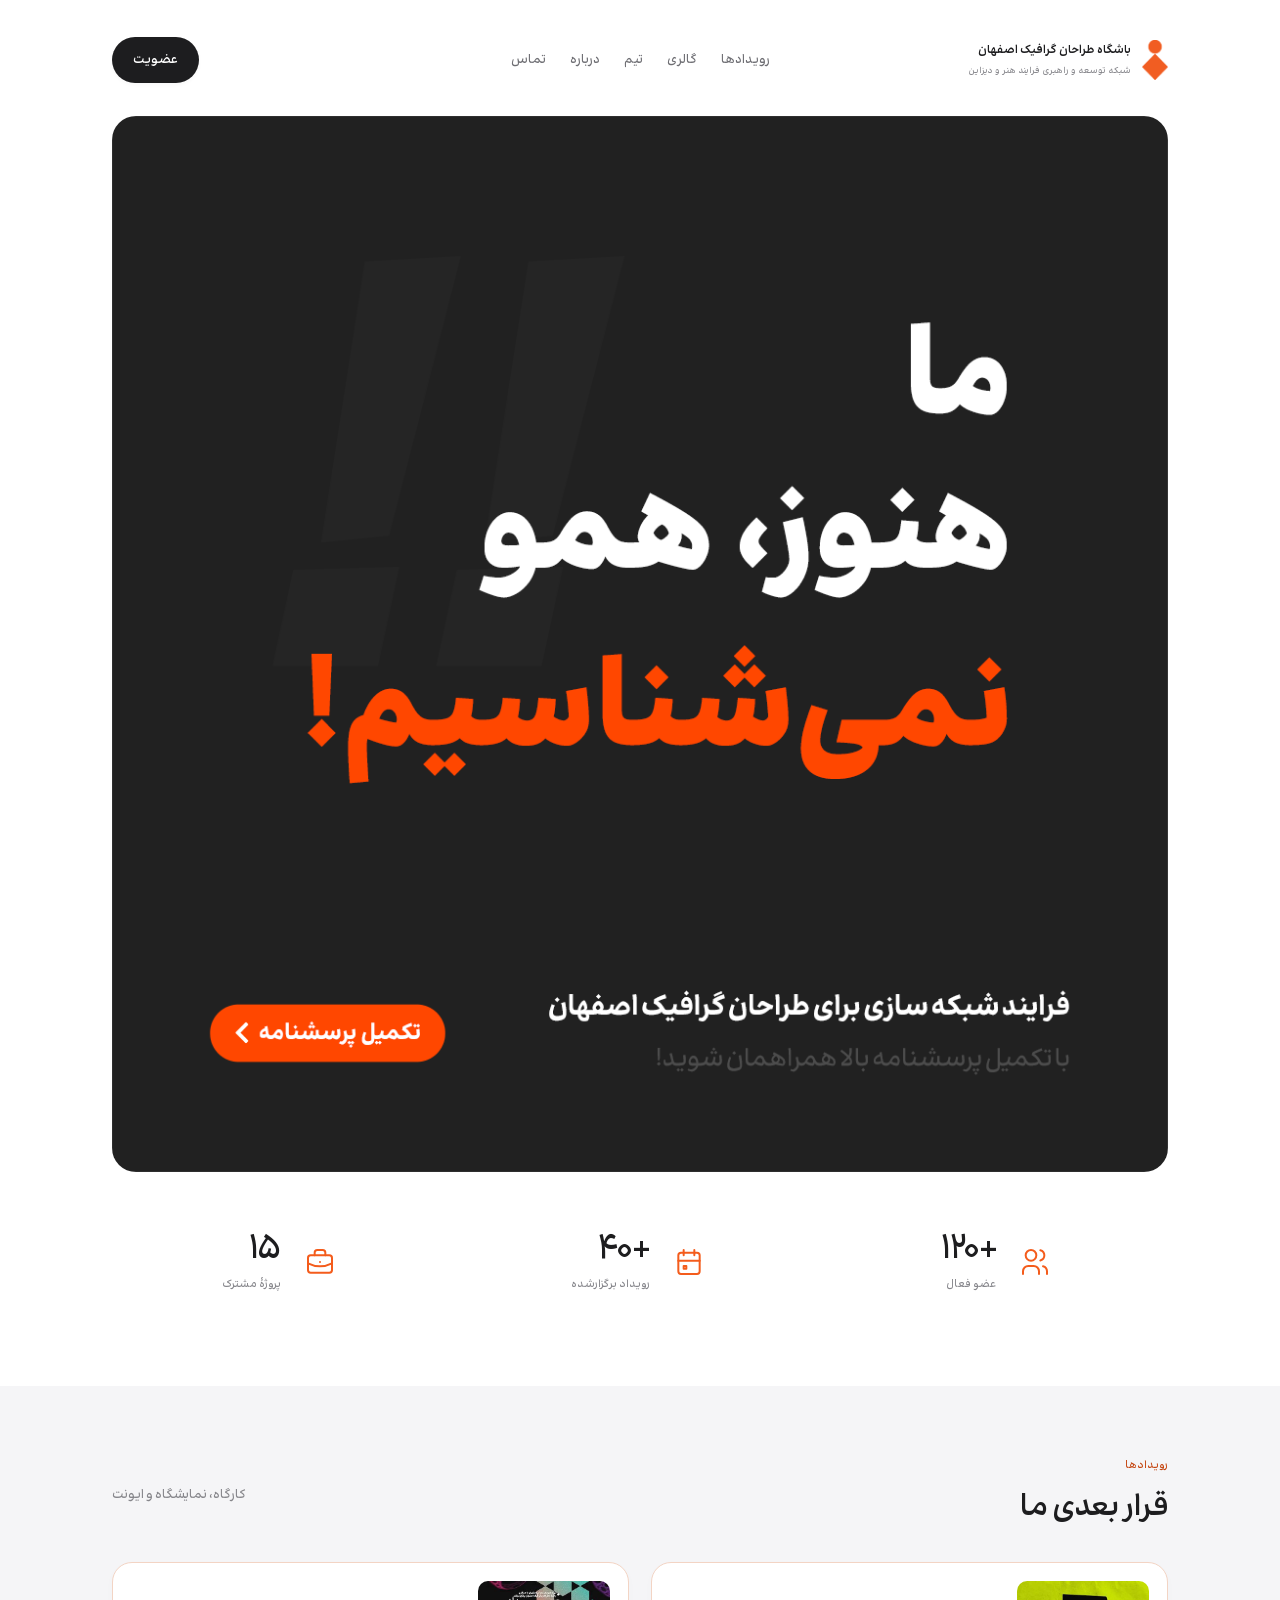
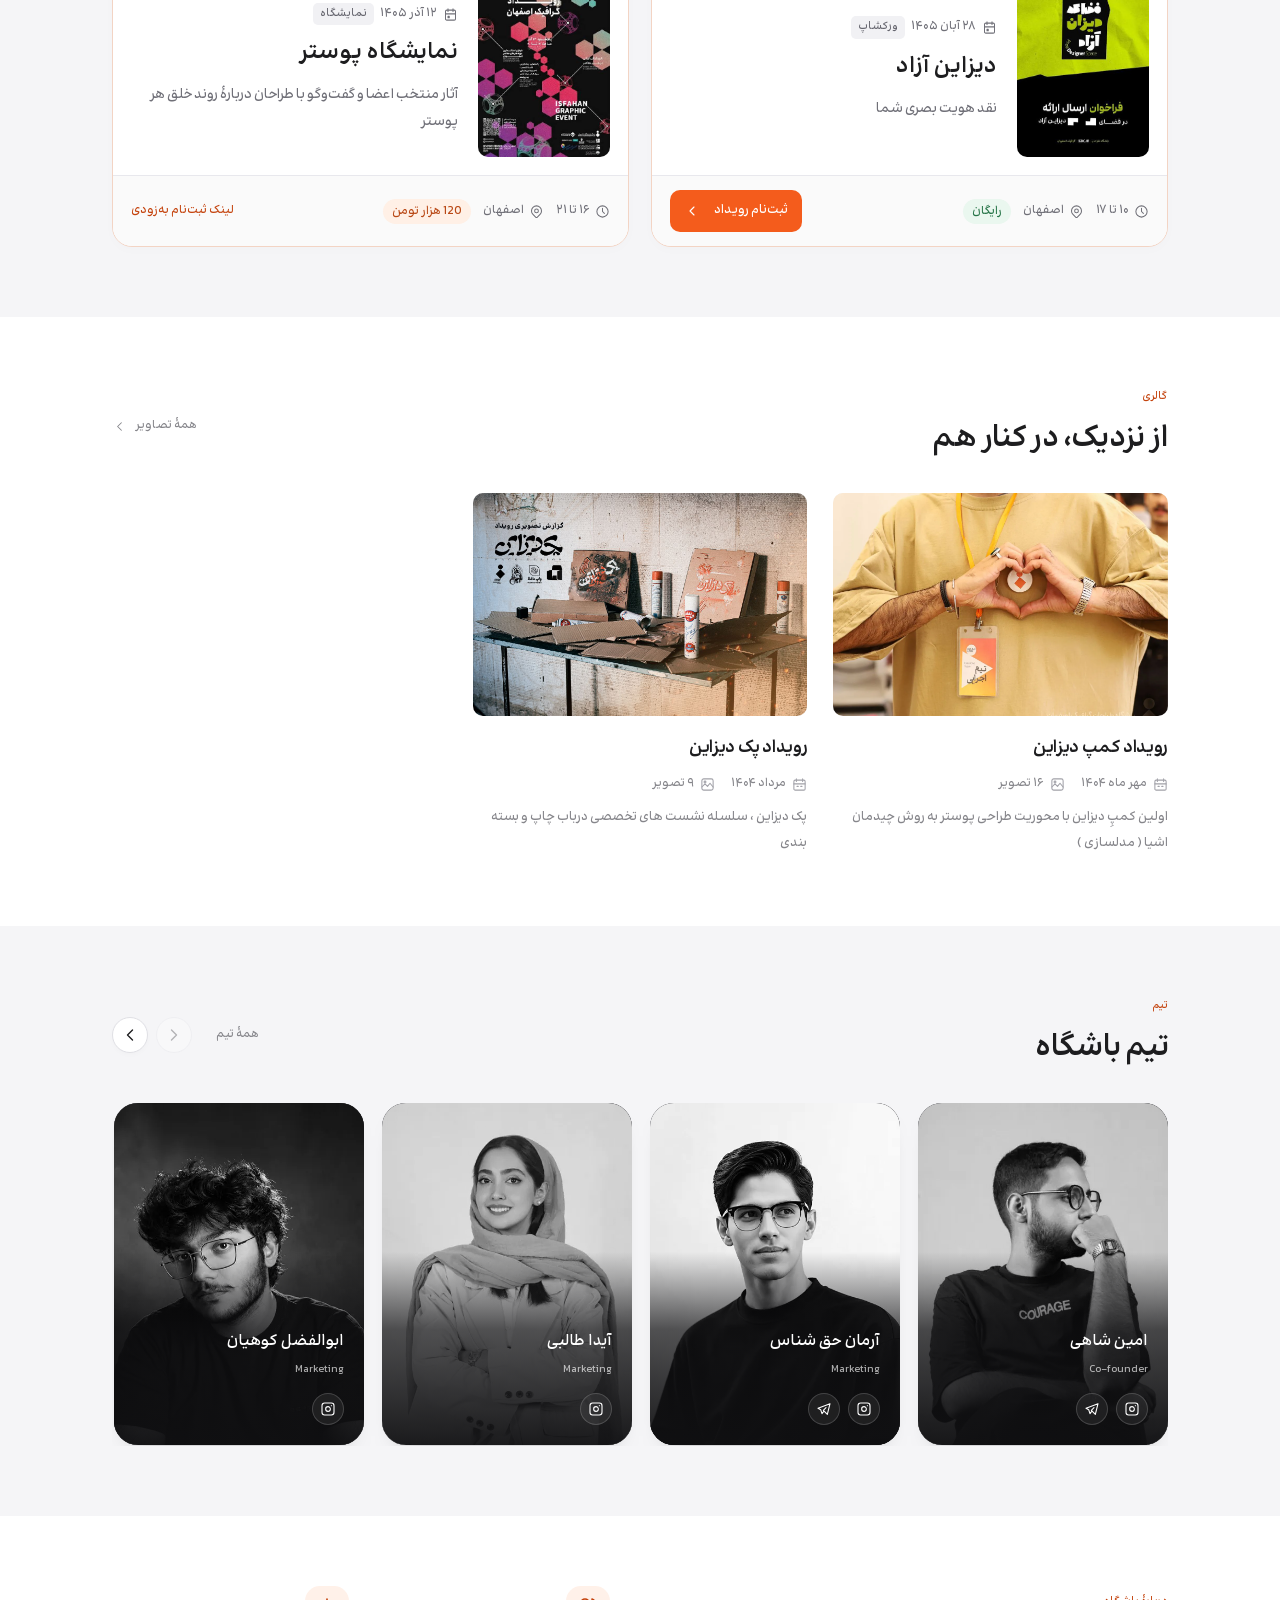
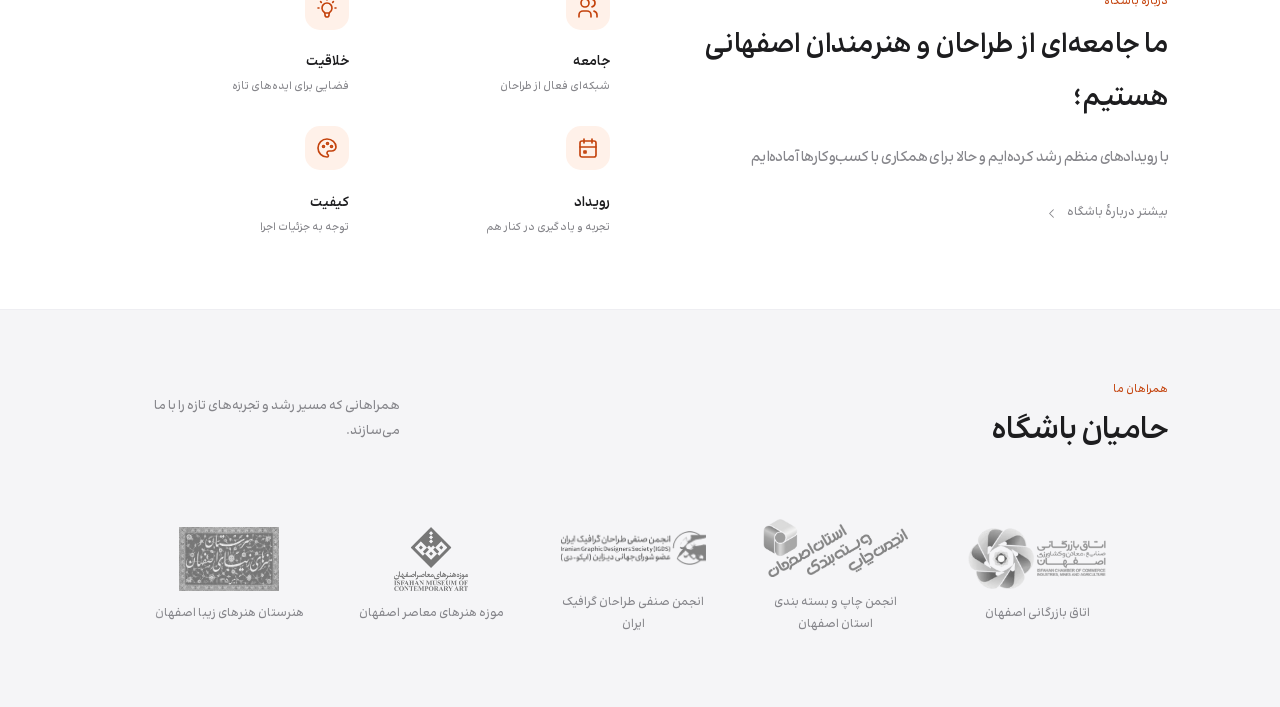
==== commit 6c8cc993: "Add files via upload" ====
--- a/index.html
+++ b/index.html
@@ -1,5 +1,5 @@
 <!DOCTYPE html>
-<html lang="fa" dir="rtl"><head><meta charset="utf-8"><meta name="viewport" content="width=device-width, initial-scale=1, viewport-fit=cover"><title>باشگاه طراحان گرافیک اصفهان | IGDC</title><meta name="description" content="شبکه توسعه و راهبری فرایند هنر و دیزاین"><meta property="og:type" content="website"><meta property="og:title" content="باشگاه طراحان گرافیک اصفهان"><meta property="og:description" content="شبکه توسعه و راهبری فرایند هنر و دیزاین"><meta name="theme-color" content="#ffffff"><meta name="color-scheme" content="light"><link rel="canonical" href="https://igdc.ir/"><meta property="og:url" content="https://igdc.ir/"><link rel="icon" type="image/png" href="/assets/img/Favicon.png"><link rel="apple-touch-icon" href="/assets/img/Favicon.png"><link rel="preload" href="/assets/fonts/Ravi-VF.ttf" as="font" type="font/ttf" crossorigin><link rel="stylesheet" href="/assets/site.css?v=17"></head><body><a class="skip" href="#main">پرش به محتوا</a><svg width="0" height="0" style="position:absolute" aria-hidden="true" focusable="false"><defs>
+<html lang="fa" dir="rtl"><head><meta charset="utf-8"><meta name="viewport" content="width=device-width, initial-scale=1, viewport-fit=cover"><title>باشگاه طراحان گرافیک اصفهان | IGDC</title><meta name="description" content="شبکه توسعه و راهبری فرایند هنر و دیزاین"><meta property="og:type" content="website"><meta property="og:title" content="باشگاه طراحان گرافیک اصفهان"><meta property="og:description" content="شبکه توسعه و راهبری فرایند هنر و دیزاین"><meta property="og:site_name" content="باشگاه طراحان گرافیک اصفهان"><meta property="og:locale" content="fa_IR"><meta property="og:image" content="https://igdc.ir/assets/img/Temp/Preview-IGDC.webp"><meta property="og:image:type" content="image/webp"><meta property="og:image:width" content="1200"><meta property="og:image:height" content="630"><meta property="og:image:alt" content="باشگاه طراحان گرافیک اصفهان"><meta name="twitter:title" content="باشگاه طراحان گرافیک اصفهان"><meta name="twitter:description" content="شبکه توسعه و راهبری فرایند هنر و دیزاین"><meta name="twitter:card" content="summary_large_image"><meta name="twitter:image" content="https://igdc.ir/assets/img/Temp/Preview-IGDC.webp"><meta name="theme-color" content="#ffffff"><meta name="color-scheme" content="light"><link rel="canonical" href="https://igdc.ir/"><meta property="og:url" content="https://igdc.ir/"><link rel="icon" type="image/png" href="/assets/img/Favicon.png"><link rel="apple-touch-icon" href="/assets/img/Favicon.png"><link rel="preload" href="/assets/fonts/Ravi-VF.ttf" as="font" type="font/ttf" crossorigin><link rel="stylesheet" href="/assets/site.css?v=18"></head><body><a class="skip" href="#main">پرش به محتوا</a><svg width="0" height="0" style="position:absolute" aria-hidden="true" focusable="false"><defs>
 <symbol id="cal" viewBox="0 0 24 24">
   <path d="M4 7a2 2 0 0 1 2 -2h12a2 2 0 0 1 2 2v12a2 2 0 0 1 -2 2h-12a2 2 0 0 1 -2 -2l0 -12" />
   <path d="M16 3l0 4" />
@@ -62,4 +62,4 @@
   <path d="M8 7v-2a2 2 0 0 1 2 -2h4a2 2 0 0 1 2 2v2" />
   <path d="M12 12l0 .01" />
   <path d="M3 13a20 20 0 0 0 18 0" />
-</symbol></defs></svg><header id="hdr"><div class="wrap bar"><a class="logo" href="#home" aria-label="باشگاه طراحان گرافیک اصفهان — خانه"><img class="brand-mark" src="/assets/img/Logo.png" alt="" width="26" height="40"><span class="brand-wordmark"><b>باشگاه طراحان گرافیک اصفهان</b><small>شبکه توسعه و راهبری فرایند هنر و دیزاین</small></span></a><nav id="menu" aria-label="ناوبری اصلی"><a href="#events">رویدادها</a><a href="/gallery">گالری</a><a href="/members">تیم</a><a href="/about">درباره</a><a href="#club-footer">تماس</a></nav><div class="acts"><button class="cta membership-trigger" type="button" aria-haspopup="dialog" aria-controls="membership-dialog">عضویت</button><button class="burger" id="mb" type="button" aria-label="باز کردن منو" aria-expanded="false" aria-controls="menu"><span></span></button></div></div></header><main id="main"><section class="hero" id="home"><div class="wrap"><h1 class="sr-only">باشگاه طراحان گرافیک اصفهان</h1><div class="feature-stage" id="feature-stage"><div class="stage-art" aria-hidden="true"><span class="stage-word">IGDC</span><span class="orb"></span><span class="orb2"></span></div></div><div class="stats" aria-label="باشگاه در یک نگاه"><div class="stat"><svg class="i stat-icon" aria-hidden="true"><use href="#users"/></svg><strong dir="ltr">۱۲۰+</strong><span>عضو فعال</span></div><div class="stat"><svg class="i stat-icon" aria-hidden="true"><use href="#cal"/></svg><strong dir="ltr">۴۰+</strong><span>رویداد برگزارشده</span></div><div class="stat"><svg class="i stat-icon" aria-hidden="true"><use href="#projects"/></svg><strong dir="ltr">۱۵</strong><span>پروژهٔ مشترک</span></div></div></div></section><section class="section section-tint" id="events"><div class="wrap"><div class="section-heading"><div><span class="eyebrow">رویدادها</span><h2>قرار بعدی ما</h2></div><p>کارگاه، نمایشگاه و ایونت</p></div><div class="events"><article class="ev registration-open"><div class="event-summary"><div class="ev-visual"><span class="event-monogram" aria-hidden="true"><svg class="i" aria-hidden="true"><use href="#pal"/></svg></span><span class="event-category">ورکشاپ</span><span class="event-status">ثبت‌نام باز است</span></div><div class="ev-body"><div class="event-date"><svg class="i" aria-hidden="true"><use href="#cal"/></svg><span>۲۸ آبان ۱۴۰۵</span></div><h3>هویت بصری، از بریف تا ارائه</h3><p class="event-description">طراحی یک هویت کامل در یک روز، با نقد حضوری و بازخورد مستقیم</p></div></div><div class="event-footer"><div class="event-details"><div class="event-meta"><span><svg class="i" aria-hidden="true"><use href="#clock"/></svg>۱۰ تا ۱۷</span><span><svg class="i" aria-hidden="true"><use href="#pin"/></svg>اصفهان</span></div></div><span class="event-pending">لینک ثبت‌نام به‌زودی</span></div></article><article class="ev"><div class="event-summary"><div class="ev-visual"><span class="event-monogram" aria-hidden="true"><svg class="i" aria-hidden="true"><use href="#pal"/></svg></span><span class="event-category">نمایشگاه</span><span class="event-status">برنامهٔ باشگاه</span></div><div class="ev-body"><div class="event-date"><svg class="i" aria-hidden="true"><use href="#cal"/></svg><span>۱۲ آذر ۱۴۰۵</span></div><h3>نمایشگاه پوستر</h3><p class="event-description">آثار منتخب تیم و گفت‌وگو با طراحان دربارهٔ روند خلق هر پوستر</p></div></div><div class="event-footer"><div class="event-details"><div class="event-meta"><span><svg class="i" aria-hidden="true"><use href="#clock"/></svg>۱۶ تا ۲۱</span><span><svg class="i" aria-hidden="true"><use href="#pin"/></svg>اصفهان</span></div></div></div></article></div></div></section><section class="section" id="gallery"><div class="wrap"><div class="section-heading"><div><span class="eyebrow">گالری</span><h2>از نزدیک، در کنار هم</h2></div><a class="text-link" href="/gallery">همهٔ تصاویر <svg class="i" aria-hidden="true"><use href="#chev"/></svg></a></div><div class="gal" data-gallery="preview"><p class="empty-state">تصاویر تازهٔ باشگاه به‌زودی اینجا قرار می‌گیرند.</p></div></div></section><section class="section section-tint" id="team"><div class="wrap"><div class="section-heading members-heading"><div><span class="eyebrow">تیم</span><h2>تیم باشگاه</h2></div><div class="member-actions"><a class="text-link all-members" href="/members">همهٔ تیم</a><div class="rail-controls" aria-label="حرکت میان تیم"><button class="rail-button" type="button" data-rail-prev aria-controls="members-rail" aria-label="تیمی قبلی"><svg class="i" aria-hidden="true"><use href="#chev"/></svg></button><button class="rail-button" type="button" data-rail-next aria-controls="members-rail" aria-label="تیمی بعدی"><svg class="i" aria-hidden="true"><use href="#chev"/></svg></button></div></div></div><div class="team members-strip" id="members-rail" tabindex="0" role="region" aria-label="تیمی باشگاه"><article class="mem"><div class="ph"><span class="portrait-placeholder" aria-hidden="true"><svg class="i" aria-hidden="true"><use href="#users"/></svg></span></div><div class="mi"><h3>نام عضو اول</h3><p>مدیر باشگاه</p></div></article><article class="mem"><div class="ph"><span class="portrait-placeholder" aria-hidden="true"><svg class="i" aria-hidden="true"><use href="#users"/></svg></span></div><div class="mi"><h3>نام عضو دوم</h3><p>مدیر رویدادها</p></div></article><article class="mem"><div class="ph"><span class="portrait-placeholder" aria-hidden="true"><svg class="i" aria-hidden="true"><use href="#users"/></svg></span></div><div class="mi"><h3>نام عضو سوم</h3><p>مدیر بازاریابی</p></div></article><article class="mem"><div class="ph"><span class="portrait-placeholder" aria-hidden="true"><svg class="i" aria-hidden="true"><use href="#users"/></svg></span></div><div class="mi"><h3>نام عضو چهارم</h3><p>مدیر محتوا</p></div></article><article class="mem"><div class="ph"><span class="portrait-placeholder" aria-hidden="true"><svg class="i" aria-hidden="true"><use href="#users"/></svg></span></div><div class="mi"><h3>نام عضو پنجم</h3><p>عضو باشگاه</p></div></article><article class="mem"><div class="ph"><span class="portrait-placeholder" aria-hidden="true"><svg class="i" aria-hidden="true"><use href="#users"/></svg></span></div><div class="mi"><h3>نام عضو ششم</h3><p>عضو باشگاه</p></div></article><article class="mem"><div class="ph"><span class="portrait-placeholder" aria-hidden="true"><svg class="i" aria-hidden="true"><use href="#users"/></svg></span></div><div class="mi"><h3>نام عضو هفتم</h3><p>عضو باشگاه</p></div></article><article class="mem"><div class="ph"><span class="portrait-placeholder" aria-hidden="true"><svg class="i" aria-hidden="true"><use href="#users"/></svg></span></div><div class="mi"><h3>نام عضو هشتم</h3><p>عضو باشگاه</p></div></article><article class="mem"><div class="ph"><span class="portrait-placeholder" aria-hidden="true"><svg class="i" aria-hidden="true"><use href="#users"/></svg></span></div><div class="mi"><h3>نام عضو نهم</h3><p>عضو باشگاه</p></div></article><article class="mem"><div class="ph"><span class="portrait-placeholder" aria-hidden="true"><svg class="i" aria-hidden="true"><use href="#users"/></svg></span></div><div class="mi"><h3>نام عضو دهم</h3><p>عضو باشگاه</p></div></article></div></div></section><section class="section" id="about"><div class="wrap about-layout"><div class="about-copy"><span class="eyebrow">دربارهٔ باشگاه</span><h2 class="statement">ما جامعه‌ای از طراحان و هنرمندان اصفهانی هستیم؛<span>با رویدادهای منظم رشد کرده‌ایم و حالا برای همکاری با کسب‌وکارها آماده‌ایم</span></h2><a class="text-link about-more" href="/about">بیشتر دربارهٔ باشگاه <svg class="i" aria-hidden="true"><use href="#chev"/></svg></a></div><div class="vals"><div class="val"><svg class="i" aria-hidden="true"><use href="#users"/></svg><h3>جامعه</h3><p>شبکه‌ای فعال از طراحان</p></div><div class="val"><svg class="i" aria-hidden="true"><use href="#bulb"/></svg><h3>خلاقیت</h3><p>فضایی برای ایده‌های تازه</p></div><div class="val"><svg class="i" aria-hidden="true"><use href="#cal"/></svg><h3>رویداد</h3><p>تجربه و یادگیری در کنار هم</p></div><div class="val"><svg class="i" aria-hidden="true"><use href="#pal"/></svg><h3>کیفیت</h3><p>توجه به جزئیات اجرا</p></div></div></div></section><section class="section sponsors-section" id="sponsors" aria-labelledby="sponsors-title"><div class="wrap"><div class="section-heading sponsor-heading"><div><span class="eyebrow">همراهان ما</span><h2 id="sponsors-title">حامیان باشگاه</h2></div><p data-sponsors-description>همراهانی که مسیر رشد و تجربه‌های تازه را با ما می‌سازند.</p></div><div class="sponsors-grid" tabindex="0" role="region" aria-label="لوگوهای حامیان باشگاه"><div class="sponsors-track"><div class="sponsors-group" aria-hidden="true"><span class="sponsor-card sponsor-placeholder"></span><span class="sponsor-card sponsor-placeholder"></span><span class="sponsor-card sponsor-placeholder"></span><span class="sponsor-card sponsor-placeholder"></span><span class="sponsor-card sponsor-placeholder"></span><span class="sponsor-card sponsor-placeholder"></span></div><div class="sponsors-group sponsors-clone" aria-hidden="true"><span class="sponsor-card sponsor-placeholder"></span><span class="sponsor-card sponsor-placeholder"></span><span class="sponsor-card sponsor-placeholder"></span><span class="sponsor-card sponsor-placeholder"></span><span class="sponsor-card sponsor-placeholder"></span><span class="sponsor-card sponsor-placeholder"></span></div></div></div></div></section></main><footer class="club-footer" id="club-footer"><div class="wrap"><div class="footer-top"><div><span class="eyebrow" data-footer-eyebrow>در ارتباط بمانیم</span><h2 data-footer-title>ایده‌های خوب، از یک گفت‌وگو شروع می‌شوند.</h2><p data-footer-description>برای همکاری، ساختن و تجربه‌کردن کنار هم هستیم.</p></div><button class="footer-cta" data-footer-action type="button" aria-haspopup="dialog" aria-controls="contact-dialog">شروع گفت‌وگو <svg class="i" aria-hidden="true"><use href="#chev"/></svg></button></div><div class="footer-columns"><div class="footer-identity"><img src="/assets/img/Logo.png" alt="" width="30" height="46"><div><p data-footer-brand>باشگاه طراحان گرافیک اصفهان</p><p data-footer-tagline>شبکه توسعه و راهبری فرایند هنر و دیزاین</p></div></div><div><h3 data-footer-links-title>در باشگاه</h3><nav class="footer-links" aria-label="پیوندهای پایین صفحه"><a href="/#events">رویدادها</a><a href="/gallery">گالری</a><a href="/members">تیم</a><a href="/about">دربارهٔ باشگاه</a></nav></div><div><h3 data-footer-social-title>ما را دنبال کنید</h3><div class="footer-networks"><a href="https://t.me/igdcir">کانال تلگرام <svg class="i" aria-hidden="true"><use href="#chev"/></svg></a><a href="https://t.me/igdc_ir">گفت‌وگو در تلگرام <svg class="i" aria-hidden="true"><use href="#chev"/></svg></a><a href="https://www.instagram.com/igdc.ir/" target="_blank" rel="noopener noreferrer">اینستاگرام <svg class="i" aria-hidden="true"><use href="#chev"/></svg></a></div></div></div><div class="footer-bottom"><p data-footer-copyright>© ۱۴۰۵ IGDC — باشگاه طراحان گرافیک اصفهان</p><a href="#main">بازگشت به بالا <svg class="i" aria-hidden="true"><use href="#chev"/></svg></a></div></div></footer><dialog class="membership-dialog" id="membership-dialog" aria-labelledby="membership-title"><button type="button" class="dialog-close" data-close-membership aria-label="بستن">×</button><div class="membership-art" data-membership-art aria-hidden="true"></div><div class="membership-content"><span class="eyebrow">عضویت در باشگاه</span><h2 id="membership-title">دیدار بعدی ما، به‌زودی.</h2><span class="membership-state"><span></span>عضویت فعلاً بسته است</span><p>زمان شروع عضویت در شبکه‌های اجتماعی باشگاه اعلام می‌شود.</p><div class="dialog-socials"><a class="social-link" href="https://t.me/igdcir" data-channel-link target="_blank" rel="noopener noreferrer"><svg class="i" aria-hidden="true"><use href="#tg"/></svg>کانال تلگرام</a><a class="social-link" href="https://www.instagram.com/igdc.ir/" data-instagram-link target="_blank" rel="noopener noreferrer"><svg class="i" aria-hidden="true"><use href="#ig"/></svg>اینستاگرام</a></div></div></dialog><div class="lb" id="lb" hidden role="dialog" aria-modal="true" aria-label="نمایش تصویر"><button class="lb-x" id="lbx" type="button" aria-label="بستن تصویر">×</button><img id="lbimg" alt=""></div><script src="/assets/main.js?v=11" defer></script><script src="/assets/cms.js?v=16" defer></script><script src="/assets/gallery.js?v=10" defer></script><dialog class="contact-dialog" id="contact-dialog" aria-labelledby="contact-title"><button type="button" class="dialog-close" data-close-contact aria-label="بستن">×</button><span class="eyebrow">در ارتباط بمانیم</span><h2 id="contact-title">شروع گفت‌وگو</h2><p class="contact-intro">اطلاعات تماس و پیامتان را برای ما بنویسید.</p><form class="cform" id="cf"><div class="form-row"><div class="fld"><label for="fname">نام و نام خانوادگی</label><input id="fname" name="name" autocomplete="name" required maxlength="120"></div><div class="fld"><label for="fphone">شماره موبایل</label><input id="fphone" name="phone" type="tel" dir="ltr" autocomplete="tel" required maxlength="24"></div></div><div class="form-row"><div class="fld"><label for="femail">ایمیل (اختیاری)</label><input id="femail" name="email" type="email" dir="ltr" autocomplete="email" maxlength="160"></div><div class="fld"><label for="fsubject">موضوع گفت‌وگو</label><div class="select-wrap"><select id="fsubject" name="subject"><option>همکاری</option><option>رویدادها</option><option>سایر موضوعات</option></select><svg class="i" aria-hidden="true"><use href="#chev"/></svg></div></div></div><div class="fld"><label for="fmessage">پیام شما</label><textarea id="fmessage" name="message" required maxlength="5000"></textarea></div><div class="honeypot" aria-hidden="true"><label for="ftrap">این قسمت را خالی بگذارید</label><input id="ftrap" name="_gotcha" tabindex="-1" autocomplete="off"></div><p class="form-note" id="contact-note">ارسال فرم هنوز فعال نشده؛ از شبکه‌های اجتماعی زیر با ما در تماس باشید.</p><button class="btn" type="submit" disabled>ارسال پیام <svg class="i" aria-hidden="true"><use href="#chev"/></svg></button><p class="fstat" id="fstat" role="status" aria-live="polite"></p></form><div class="contact-networks" aria-label="شبکه‌های اجتماعی"><a class="network-link" href="https://t.me/igdc_ir" target="_blank" rel="noopener noreferrer"><span class="network-icon"><svg class="i" aria-hidden="true"><use href="#tg"/></svg></span><span class="network-copy"><span class="network-label">پیوی باشگاه</span><span class="network-handle" dir="ltr">@igdc_ir</span></span></a><a class="network-link" href="https://t.me/igdcir" target="_blank" rel="noopener noreferrer"><span class="network-icon"><svg class="i" aria-hidden="true"><use href="#tg"/></svg></span><span class="network-copy"><span class="network-label">کانال تلگرام</span><span class="network-handle" dir="ltr">@igdcir</span></span></a><a class="network-link" href="https://www.instagram.com/igdc.ir/" target="_blank" rel="noopener noreferrer"><span class="network-icon"><svg class="i" aria-hidden="true"><use href="#ig"/></svg></span><span class="network-copy"><span class="network-label">اینستاگرام</span><span class="network-handle" dir="ltr">@igdc.ir</span></span></a></div></dialog><dialog class="poster-dialog" id="poster-dialog" aria-labelledby="poster-title"><div class="poster-toolbar"><h2 id="poster-title">پوستر رویداد</h2><button class="poster-close" type="button" data-close-poster aria-label="بستن پوستر"><svg class="i" viewBox="0 0 24 24" aria-hidden="true"><path d="m6 6 12 12M6 18 18 6"/></svg></button></div><img id="poster-image" alt=""></dialog></body></html>
+</symbol></defs></svg><header id="hdr"><div class="wrap bar"><a class="logo" href="#home" aria-label="باشگاه طراحان گرافیک اصفهان — خانه"><img class="brand-mark" src="/assets/img/Logo.png" alt="" width="26" height="40"><span class="brand-wordmark"><b>باشگاه طراحان گرافیک اصفهان</b><small>شبکه توسعه و راهبری فرایند هنر و دیزاین</small></span></a><nav id="menu" aria-label="ناوبری اصلی"><a href="#events">رویدادها</a><a href="/gallery">گالری</a><a href="/members">تیم</a><a href="/about">درباره</a><a href="#club-footer">تماس</a></nav><div class="acts"><button class="cta membership-trigger" type="button" aria-haspopup="dialog" aria-controls="membership-dialog">عضویت</button><button class="burger" id="mb" type="button" aria-label="باز کردن منو" aria-expanded="false" aria-controls="menu"><span></span></button></div></div></header><main id="main"><section class="hero" id="home"><div class="wrap"><h1 class="sr-only">باشگاه طراحان گرافیک اصفهان</h1><div class="feature-stage" id="feature-stage"><div class="stage-art" aria-hidden="true"><span class="stage-word">IGDC</span><span class="orb"></span><span class="orb2"></span></div></div><div class="stats" aria-label="باشگاه در یک نگاه"><div class="stat"><svg class="i stat-icon" aria-hidden="true"><use href="#users"/></svg><strong dir="ltr">۱۲۰+</strong><span>عضو فعال</span></div><div class="stat"><svg class="i stat-icon" aria-hidden="true"><use href="#cal"/></svg><strong dir="ltr">۴۰+</strong><span>رویداد برگزارشده</span></div><div class="stat"><svg class="i stat-icon" aria-hidden="true"><use href="#projects"/></svg><strong dir="ltr">۱۵</strong><span>پروژهٔ مشترک</span></div></div></div></section><section class="section section-tint" id="events"><div class="wrap"><div class="section-heading"><div><span class="eyebrow">رویدادها</span><h2>قرار بعدی ما</h2></div><p>کارگاه، نمایشگاه و ایونت</p></div><div class="events"><article class="ev registration-open"><div class="event-summary"><div class="ev-visual"><span class="event-monogram" aria-hidden="true"><svg class="i" aria-hidden="true"><use href="#pal"/></svg></span><span class="event-category">ورکشاپ</span><span class="event-status">ثبت‌نام باز است</span></div><div class="ev-body"><div class="event-date"><svg class="i" aria-hidden="true"><use href="#cal"/></svg><span>۲۸ آبان ۱۴۰۵</span></div><h3>هویت بصری، از بریف تا ارائه</h3><p class="event-description">طراحی یک هویت کامل در یک روز، با نقد حضوری و بازخورد مستقیم</p></div></div><div class="event-footer"><div class="event-details"><div class="event-meta"><span><svg class="i" aria-hidden="true"><use href="#clock"/></svg>۱۰ تا ۱۷</span><span><svg class="i" aria-hidden="true"><use href="#pin"/></svg>اصفهان</span></div></div><span class="event-pending">لینک ثبت‌نام به‌زودی</span></div></article><article class="ev"><div class="event-summary"><div class="ev-visual"><span class="event-monogram" aria-hidden="true"><svg class="i" aria-hidden="true"><use href="#pal"/></svg></span><span class="event-category">نمایشگاه</span><span class="event-status">برنامهٔ باشگاه</span></div><div class="ev-body"><div class="event-date"><svg class="i" aria-hidden="true"><use href="#cal"/></svg><span>۱۲ آذر ۱۴۰۵</span></div><h3>نمایشگاه پوستر</h3><p class="event-description">آثار منتخب تیم و گفت‌وگو با طراحان دربارهٔ روند خلق هر پوستر</p></div></div><div class="event-footer"><div class="event-details"><div class="event-meta"><span><svg class="i" aria-hidden="true"><use href="#clock"/></svg>۱۶ تا ۲۱</span><span><svg class="i" aria-hidden="true"><use href="#pin"/></svg>اصفهان</span></div></div></div></article></div></div></section><section class="section" id="gallery"><div class="wrap"><div class="section-heading"><div><span class="eyebrow">گالری</span><h2>از نزدیک، در کنار هم</h2></div><a class="text-link" href="/gallery">همهٔ تصاویر <svg class="i" aria-hidden="true"><use href="#chev"/></svg></a></div><div class="gal" data-gallery="preview"><p class="empty-state">تصاویر تازهٔ باشگاه به‌زودی اینجا قرار می‌گیرند.</p></div></div></section><section class="section section-tint" id="team"><div class="wrap"><div class="section-heading members-heading"><div><span class="eyebrow">تیم</span><h2>تیم باشگاه</h2></div><div class="member-actions"><a class="text-link all-members" href="/members">همهٔ تیم</a><div class="rail-controls" aria-label="حرکت میان تیم"><button class="rail-button" type="button" data-rail-prev aria-controls="members-rail" aria-label="تیمی قبلی"><svg class="i" aria-hidden="true"><use href="#chev"/></svg></button><button class="rail-button" type="button" data-rail-next aria-controls="members-rail" aria-label="تیمی بعدی"><svg class="i" aria-hidden="true"><use href="#chev"/></svg></button></div></div></div><div class="team members-strip" id="members-rail" tabindex="0" role="region" aria-label="تیمی باشگاه"><article class="mem"><div class="ph"><span class="portrait-placeholder" aria-hidden="true"><svg class="i" aria-hidden="true"><use href="#users"/></svg></span></div><div class="mi"><h3>نام عضو اول</h3><p>مدیر باشگاه</p></div></article><article class="mem"><div class="ph"><span class="portrait-placeholder" aria-hidden="true"><svg class="i" aria-hidden="true"><use href="#users"/></svg></span></div><div class="mi"><h3>نام عضو دوم</h3><p>مدیر رویدادها</p></div></article><article class="mem"><div class="ph"><span class="portrait-placeholder" aria-hidden="true"><svg class="i" aria-hidden="true"><use href="#users"/></svg></span></div><div class="mi"><h3>نام عضو سوم</h3><p>مدیر بازاریابی</p></div></article><article class="mem"><div class="ph"><span class="portrait-placeholder" aria-hidden="true"><svg class="i" aria-hidden="true"><use href="#users"/></svg></span></div><div class="mi"><h3>نام عضو چهارم</h3><p>مدیر محتوا</p></div></article><article class="mem"><div class="ph"><span class="portrait-placeholder" aria-hidden="true"><svg class="i" aria-hidden="true"><use href="#users"/></svg></span></div><div class="mi"><h3>نام عضو پنجم</h3><p>عضو باشگاه</p></div></article><article class="mem"><div class="ph"><span class="portrait-placeholder" aria-hidden="true"><svg class="i" aria-hidden="true"><use href="#users"/></svg></span></div><div class="mi"><h3>نام عضو ششم</h3><p>عضو باشگاه</p></div></article><article class="mem"><div class="ph"><span class="portrait-placeholder" aria-hidden="true"><svg class="i" aria-hidden="true"><use href="#users"/></svg></span></div><div class="mi"><h3>نام عضو هفتم</h3><p>عضو باشگاه</p></div></article><article class="mem"><div class="ph"><span class="portrait-placeholder" aria-hidden="true"><svg class="i" aria-hidden="true"><use href="#users"/></svg></span></div><div class="mi"><h3>نام عضو هشتم</h3><p>عضو باشگاه</p></div></article><article class="mem"><div class="ph"><span class="portrait-placeholder" aria-hidden="true"><svg class="i" aria-hidden="true"><use href="#users"/></svg></span></div><div class="mi"><h3>نام عضو نهم</h3><p>عضو باشگاه</p></div></article><article class="mem"><div class="ph"><span class="portrait-placeholder" aria-hidden="true"><svg class="i" aria-hidden="true"><use href="#users"/></svg></span></div><div class="mi"><h3>نام عضو دهم</h3><p>عضو باشگاه</p></div></article></div></div></section><section class="section" id="about"><div class="wrap about-layout"><div class="about-copy"><span class="eyebrow">دربارهٔ باشگاه</span><h2 class="statement">ما جامعه‌ای از طراحان و هنرمندان اصفهانی هستیم؛<span>با رویدادهای منظم رشد کرده‌ایم و حالا برای همکاری با کسب‌وکارها آماده‌ایم</span></h2><a class="text-link about-more" href="/about">بیشتر دربارهٔ باشگاه <svg class="i" aria-hidden="true"><use href="#chev"/></svg></a></div><div class="vals"><div class="val"><svg class="i" aria-hidden="true"><use href="#users"/></svg><h3>جامعه</h3><p>شبکه‌ای فعال از طراحان</p></div><div class="val"><svg class="i" aria-hidden="true"><use href="#bulb"/></svg><h3>خلاقیت</h3><p>فضایی برای ایده‌های تازه</p></div><div class="val"><svg class="i" aria-hidden="true"><use href="#cal"/></svg><h3>رویداد</h3><p>تجربه و یادگیری در کنار هم</p></div><div class="val"><svg class="i" aria-hidden="true"><use href="#pal"/></svg><h3>کیفیت</h3><p>توجه به جزئیات اجرا</p></div></div></div></section><section class="section sponsors-section" id="sponsors" aria-labelledby="sponsors-title"><div class="wrap"><div class="section-heading sponsor-heading"><div><span class="eyebrow">همراهان ما</span><h2 id="sponsors-title">حامیان باشگاه</h2></div><p data-sponsors-description>همراهانی که مسیر رشد و تجربه‌های تازه را با ما می‌سازند.</p></div><div class="sponsors-grid" tabindex="0" role="region" aria-label="لوگوهای حامیان باشگاه"><div class="sponsors-track"><div class="sponsors-group" aria-hidden="true"><span class="sponsor-card sponsor-placeholder"></span><span class="sponsor-card sponsor-placeholder"></span><span class="sponsor-card sponsor-placeholder"></span><span class="sponsor-card sponsor-placeholder"></span><span class="sponsor-card sponsor-placeholder"></span><span class="sponsor-card sponsor-placeholder"></span></div><div class="sponsors-group sponsors-clone" aria-hidden="true"><span class="sponsor-card sponsor-placeholder"></span><span class="sponsor-card sponsor-placeholder"></span><span class="sponsor-card sponsor-placeholder"></span><span class="sponsor-card sponsor-placeholder"></span><span class="sponsor-card sponsor-placeholder"></span><span class="sponsor-card sponsor-placeholder"></span></div></div></div></div></section></main><footer class="club-footer" id="club-footer"><div class="wrap"><div class="footer-top"><div><span class="eyebrow" data-footer-eyebrow>در ارتباط بمانیم</span><h2 data-footer-title>ایده‌های خوب، از یک گفت‌وگو شروع می‌شوند.</h2><p data-footer-description>برای همکاری، ساختن و تجربه‌کردن کنار هم هستیم.</p></div><button class="footer-cta" data-footer-action type="button" aria-haspopup="dialog" aria-controls="contact-dialog">شروع گفت‌وگو <svg class="i" aria-hidden="true"><use href="#chev"/></svg></button></div><div class="footer-columns"><div class="footer-identity"><img src="/assets/img/Logo.png" alt="" width="30" height="46"><div><p data-footer-brand>باشگاه طراحان گرافیک اصفهان</p><p data-footer-tagline>شبکه توسعه و راهبری فرایند هنر و دیزاین</p></div></div><div><h3 data-footer-links-title>در باشگاه</h3><nav class="footer-links" aria-label="پیوندهای پایین صفحه"><a href="/#events">رویدادها</a><a href="/gallery">گالری</a><a href="/members">تیم</a><a href="/about">دربارهٔ باشگاه</a></nav></div><div><h3 data-footer-social-title>ما را دنبال کنید</h3><div class="footer-networks"><a href="https://t.me/igdcir">کانال تلگرام <svg class="i" aria-hidden="true"><use href="#chev"/></svg></a><a href="https://t.me/igdc_ir">گفت‌وگو در تلگرام <svg class="i" aria-hidden="true"><use href="#chev"/></svg></a><a href="https://www.instagram.com/igdc.ir/" target="_blank" rel="noopener noreferrer">اینستاگرام <svg class="i" aria-hidden="true"><use href="#chev"/></svg></a></div></div></div><div class="footer-bottom"><p data-footer-copyright>© ۱۴۰۵ IGDC — باشگاه طراحان گرافیک اصفهان</p><a href="#main">بازگشت به بالا <svg class="i" aria-hidden="true"><use href="#chev"/></svg></a></div></div></footer><dialog class="membership-dialog" id="membership-dialog" aria-labelledby="membership-title"><button type="button" class="dialog-close" data-close-membership aria-label="بستن">×</button><div class="membership-art" data-membership-art aria-hidden="true"></div><div class="membership-content"><span class="eyebrow">عضویت در باشگاه</span><h2 id="membership-title">دیدار بعدی ما، به‌زودی.</h2><span class="membership-state"><span></span>عضویت فعلاً بسته است</span><p>زمان شروع عضویت در شبکه‌های اجتماعی باشگاه اعلام می‌شود.</p><div class="dialog-socials"><a class="social-link" href="https://t.me/igdcir" data-channel-link target="_blank" rel="noopener noreferrer"><svg class="i" aria-hidden="true"><use href="#tg"/></svg>کانال تلگرام</a><a class="social-link" href="https://www.instagram.com/igdc.ir/" data-instagram-link target="_blank" rel="noopener noreferrer"><svg class="i" aria-hidden="true"><use href="#ig"/></svg>اینستاگرام</a></div></div></dialog><div class="lb" id="lb" hidden role="dialog" aria-modal="true" aria-label="نمایش تصویر"><button class="lb-x" id="lbx" type="button" aria-label="بستن تصویر">×</button><img id="lbimg" alt=""></div><script src="/assets/main.js?v=11" defer></script><script src="/assets/cms.js?v=18" defer></script><script src="/assets/gallery.js?v=10" defer></script><dialog class="contact-dialog" id="contact-dialog" aria-labelledby="contact-title"><button type="button" class="dialog-close" data-close-contact aria-label="بستن">×</button><span class="eyebrow">در ارتباط بمانیم</span><h2 id="contact-title">شروع گفت‌وگو</h2><p class="contact-intro">اطلاعات تماس و پیامتان را برای ما بنویسید.</p><form class="cform" id="cf"><div class="form-row"><div class="fld"><label for="fname">نام و نام خانوادگی</label><input id="fname" name="name" autocomplete="name" required maxlength="120"></div><div class="fld"><label for="fphone">شماره موبایل</label><input id="fphone" name="phone" type="tel" dir="ltr" autocomplete="tel" required maxlength="24"></div></div><div class="form-row"><div class="fld"><label for="femail">ایمیل (اختیاری)</label><input id="femail" name="email" type="email" dir="ltr" autocomplete="email" maxlength="160"></div><div class="fld"><label for="fsubject">موضوع گفت‌وگو</label><div class="select-wrap"><select id="fsubject" name="subject"><option>همکاری</option><option>رویدادها</option><option>سایر موضوعات</option></select><svg class="i" aria-hidden="true"><use href="#chev"/></svg></div></div></div><div class="fld"><label for="fmessage">پیام شما</label><textarea id="fmessage" name="message" required maxlength="5000"></textarea></div><div class="honeypot" aria-hidden="true"><label for="ftrap">این قسمت را خالی بگذارید</label><input id="ftrap" name="_gotcha" tabindex="-1" autocomplete="off"></div><p class="form-note" id="contact-note">ارسال فرم هنوز فعال نشده؛ از شبکه‌های اجتماعی زیر با ما در تماس باشید.</p><button class="btn" type="submit" disabled>ارسال پیام <svg class="i" aria-hidden="true"><use href="#chev"/></svg></button><p class="fstat" id="fstat" role="status" aria-live="polite"></p></form><div class="contact-networks" aria-label="شبکه‌های اجتماعی"><a class="network-link" href="https://t.me/igdc_ir" target="_blank" rel="noopener noreferrer"><span class="network-icon"><svg class="i" aria-hidden="true"><use href="#tg"/></svg></span><span class="network-copy"><span class="network-label">پیوی باشگاه</span><span class="network-handle" dir="ltr">@igdc_ir</span></span></a><a class="network-link" href="https://t.me/igdcir" target="_blank" rel="noopener noreferrer"><span class="network-icon"><svg class="i" aria-hidden="true"><use href="#tg"/></svg></span><span class="network-copy"><span class="network-label">کانال تلگرام</span><span class="network-handle" dir="ltr">@igdcir</span></span></a><a class="network-link" href="https://www.instagram.com/igdc.ir/" target="_blank" rel="noopener noreferrer"><span class="network-icon"><svg class="i" aria-hidden="true"><use href="#ig"/></svg></span><span class="network-copy"><span class="network-label">اینستاگرام</span><span class="network-handle" dir="ltr">@igdc.ir</span></span></a></div></dialog><dialog class="poster-dialog" id="poster-dialog" aria-labelledby="poster-title"><div class="poster-toolbar"><h2 id="poster-title">پوستر رویداد</h2><button class="poster-close" type="button" data-close-poster aria-label="بستن پوستر"><svg class="i" viewBox="0 0 24 24" aria-hidden="true"><path d="m6 6 12 12M6 18 18 6"/></svg></button></div><img id="poster-image" alt=""></dialog></body></html>
--- a/assets/site.css
+++ b/assets/site.css
@@ -96,20 +96,16 @@
 .poster-dialog{position:fixed;inset:0;margin:auto;width:max-content;max-width:calc(100% - 24px);max-height:calc(100dvh - 24px);padding:12px;border:0;border-radius:15px;background:#fff;color:var(--ink);overflow:auto}
 .poster-dialog::backdrop{background:#111b;backdrop-filter:blur(5px)}.poster-toolbar{display:flex;align-items:center;justify-content:space-between;gap:24px;padding:0 2px 10px}.poster-toolbar h2{font-size:14px;max-width:42ch}.poster-close{display:grid;place-items:center;flex:none;width:34px;height:34px;padding:0;background:#f5f5f7;color:var(--ink);border:0;border-radius:50%}.poster-dialog #poster-image{display:block;width:auto;height:auto;max-width:100%;max-height:calc(100dvh - 108px);object-fit:contain;margin:auto;touch-action:pan-x pan-y pinch-zoom}
 
-/* Keep CMS captions separate from artwork, including artwork with embedded text. */
-.feature-stage.has-banner{display:grid;min-height:0;height:auto;max-height:none;aspect-ratio:auto;background:#181a20}
+/* Image-only banner: preserve artwork proportions inside rounded corners. */
+.feature-stage.has-banner{display:block;min-height:0;height:auto;max-height:none;aspect-ratio:auto;border-radius:24px;overflow:hidden;box-shadow:none;background:transparent}
 .feature-stage.has-banner::after{display:none}
-.feature-stage.has-banner .feature-slide{position:relative;inset:auto;grid-area:1/1;display:flex;flex-direction:column;min-width:0;align-self:start}
-.feature-stage.has-banner .feature-picture{position:static;inset:auto;display:block;width:100%;height:clamp(230px,30vw,380px);flex:none;background:#222}
-.feature-stage.has-banner .feature-picture .feature-image{position:static;inset:auto;display:block;width:100%;height:100%;object-fit:contain}
-.feature-stage.has-banner .feature-shade{display:none}
-.feature-stage.has-banner .feature-copy{position:static;inset:auto;display:flex;flex-direction:column;align-items:flex-start;justify-content:flex-start;width:100%;max-width:none;min-height:0;height:auto;max-height:none;overflow:visible;padding:16px 28px 20px;text-align:right;border-radius:0;background:#181a20}
-.feature-stage.has-banner .feature-copy:empty{display:none}
-.feature-stage.has-banner .feature-copy h2{font-size:20px;line-height:1.7;text-shadow:none;letter-spacing:0}
-.feature-stage.has-banner .feature-copy p{font-size:14px;line-height:1.9;max-width:65ch;margin-top:6px;color:#d6d7dd;opacity:1}
-.feature-stage.has-banner .feature-link{align-self:flex-start;min-height:44px;margin-top:14px;padding:9px 16px;font-size:13px}
-.feature-stage.has-banner .feature-link:first-child{margin-top:0}
-@media(max-width:700px){.feature-stage.has-banner .feature-picture{height:clamp(200px,70vw,300px)}.feature-stage.has-banner .feature-copy{padding:16px 18px 18px}.feature-stage.has-banner .feature-copy h2{font-size:18px;line-height:1.7}.feature-stage.has-banner .feature-copy p{font-size:13px;line-height:1.9}.feature-stage.has-banner .feature-link{margin-top:12px;font-size:13px}}
+.feature-stage.has-banner .feature-slide{display:none;position:relative;inset:auto;min-width:0;opacity:0;visibility:hidden}
+.feature-stage.has-banner .feature-slide.active{display:block;opacity:1;visibility:visible}
+.feature-stage.has-banner .feature-banner-link{display:block;width:100%;line-height:0;border-radius:inherit}
+.feature-stage.has-banner .feature-banner-link:focus-visible{outline:3px solid var(--accent);outline-offset:-5px}
+.feature-stage.has-banner .feature-picture{position:static;inset:auto;display:block;width:100%;height:auto;background:transparent}
+.feature-stage.has-banner .feature-picture .feature-image{position:static;inset:auto;display:block;width:100%;height:auto;max-height:none;object-fit:contain;border-radius:0}
+.feature-stage.has-banner .feature-copy,.feature-stage.has-banner .feature-shade,.feature-stage.has-banner .feature-controls{display:none}
 
 /* Event cards: compact poster summary with a shared information footer. */
 .events{display:grid;grid-template-columns:repeat(2,minmax(0,1fr));gap:22px;align-items:stretch;min-width:0}
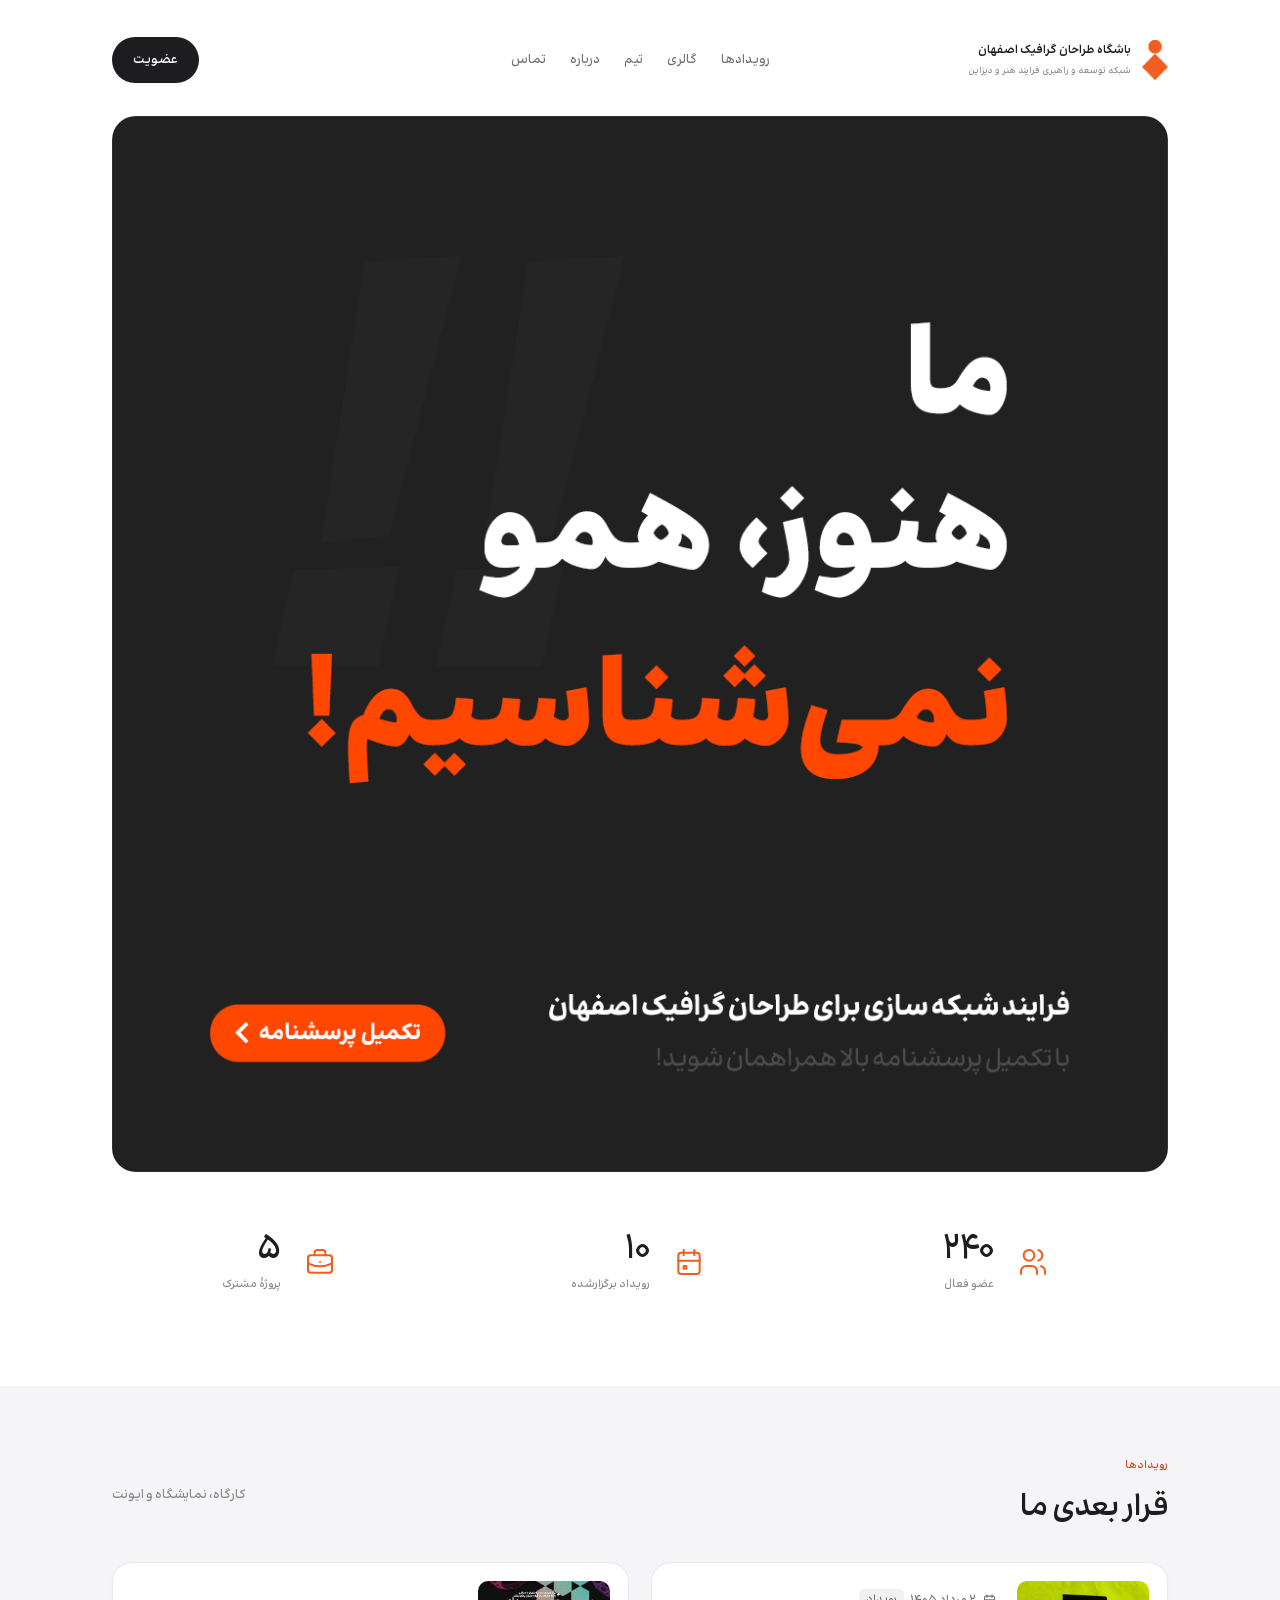
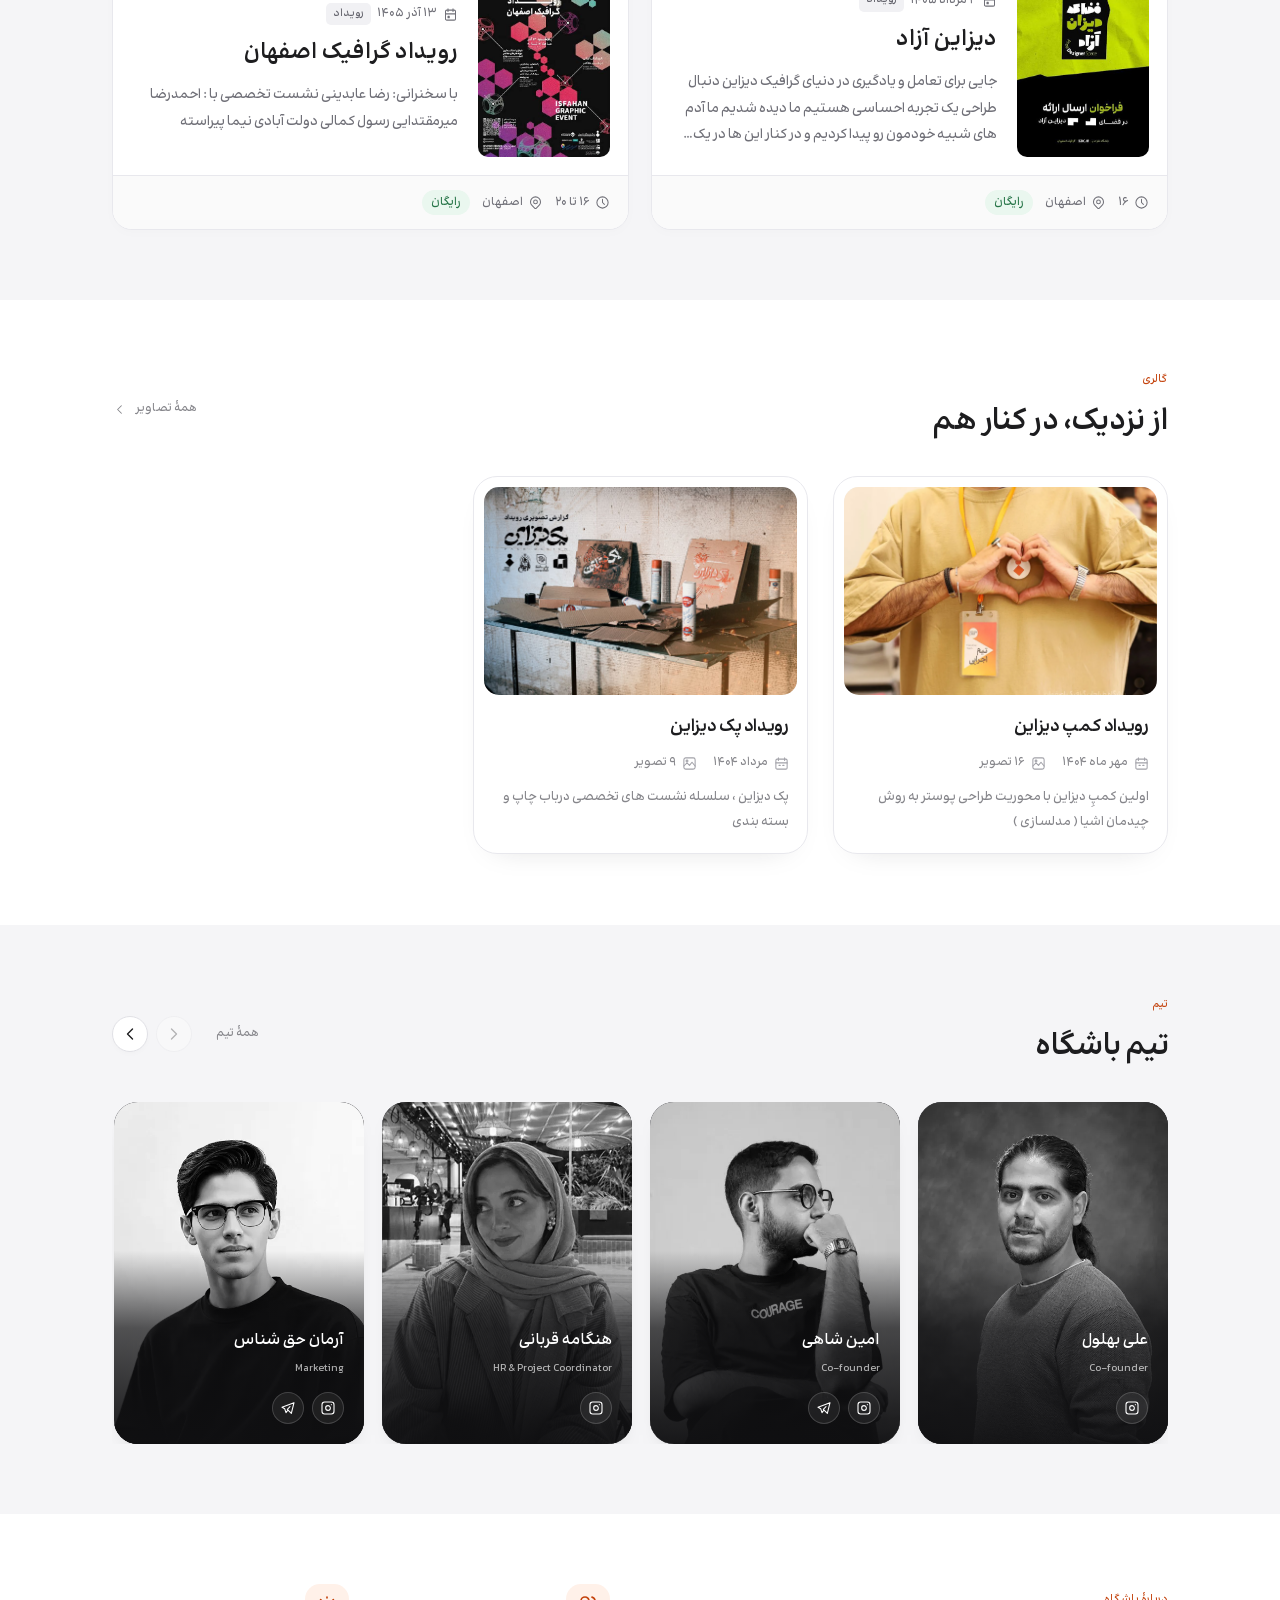
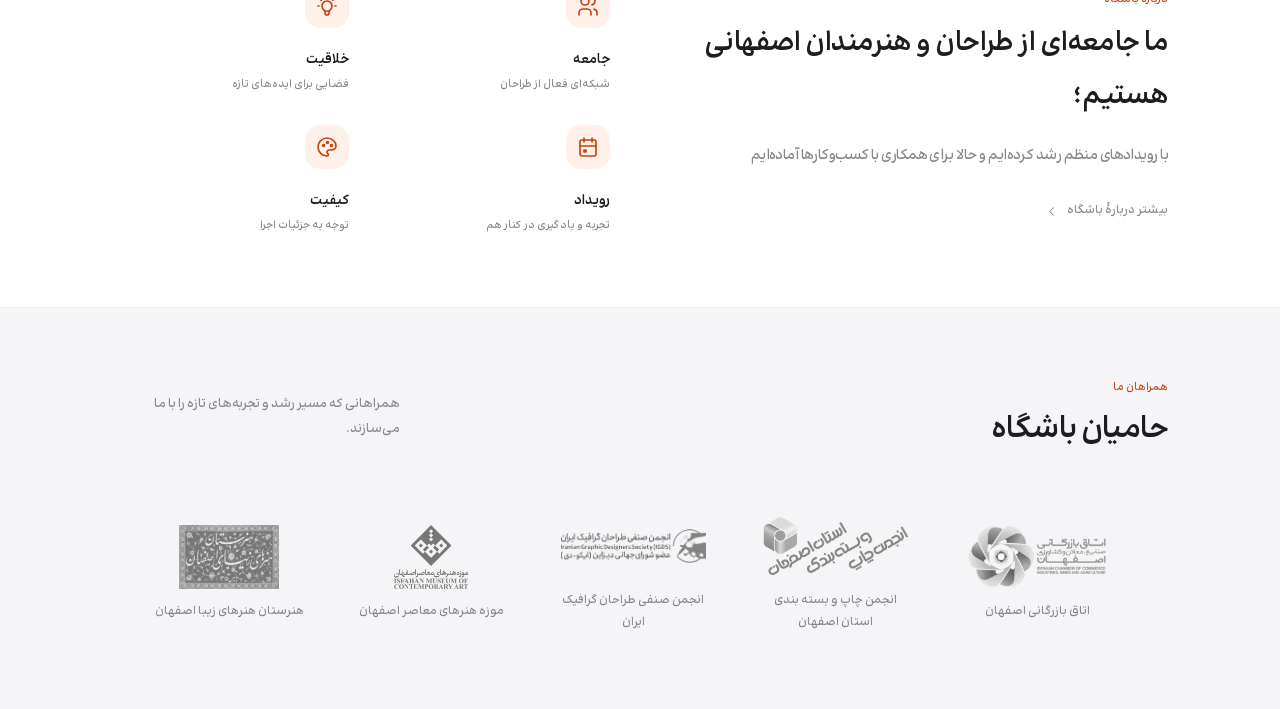
==== commit 9e524a4c: "Add files via upload" ====
--- a/index.html
+++ b/index.html
@@ -1,5 +1,5 @@
 <!DOCTYPE html>
-<html lang="fa" dir="rtl"><head><meta charset="utf-8"><meta name="viewport" content="width=device-width, initial-scale=1, viewport-fit=cover"><title>باشگاه طراحان گرافیک اصفهان | IGDC</title><meta name="description" content="شبکه توسعه و راهبری فرایند هنر و دیزاین"><meta property="og:type" content="website"><meta property="og:title" content="باشگاه طراحان گرافیک اصفهان"><meta property="og:description" content="شبکه توسعه و راهبری فرایند هنر و دیزاین"><meta property="og:site_name" content="باشگاه طراحان گرافیک اصفهان"><meta property="og:locale" content="fa_IR"><meta property="og:image" content="https://igdc.ir/assets/img/Temp/Preview-IGDC.webp"><meta property="og:image:type" content="image/webp"><meta property="og:image:width" content="1200"><meta property="og:image:height" content="630"><meta property="og:image:alt" content="باشگاه طراحان گرافیک اصفهان"><meta name="twitter:title" content="باشگاه طراحان گرافیک اصفهان"><meta name="twitter:description" content="شبکه توسعه و راهبری فرایند هنر و دیزاین"><meta name="twitter:card" content="summary_large_image"><meta name="twitter:image" content="https://igdc.ir/assets/img/Temp/Preview-IGDC.webp"><meta name="theme-color" content="#ffffff"><meta name="color-scheme" content="light"><link rel="canonical" href="https://igdc.ir/"><meta property="og:url" content="https://igdc.ir/"><link rel="icon" type="image/png" href="/assets/img/Favicon.png"><link rel="apple-touch-icon" href="/assets/img/Favicon.png"><link rel="preload" href="/assets/fonts/Ravi-VF.ttf" as="font" type="font/ttf" crossorigin><link rel="stylesheet" href="/assets/site.css?v=18"></head><body><a class="skip" href="#main">پرش به محتوا</a><svg width="0" height="0" style="position:absolute" aria-hidden="true" focusable="false"><defs>
+<html lang="fa" dir="rtl"><head><meta charset="utf-8"><meta name="viewport" content="width=device-width, initial-scale=1, viewport-fit=cover"><title>باشگاه طراحان گرافیک اصفهان | IGDC</title><meta name="description" content="شبکه توسعه و راهبری فرایند هنر و دیزاین"><meta property="og:type" content="website"><meta property="og:title" content="باشگاه طراحان گرافیک اصفهان"><meta property="og:description" content="شبکه توسعه و راهبری فرایند هنر و دیزاین"><meta property="og:site_name" content="باشگاه طراحان گرافیک اصفهان"><meta property="og:locale" content="fa_IR"><meta property="og:image" content="https://igdc.ir/assets/img/Temp/Preview-IGDC.webp"><meta property="og:image:type" content="image/webp"><meta property="og:image:width" content="1200"><meta property="og:image:height" content="630"><meta property="og:image:alt" content="باشگاه طراحان گرافیک اصفهان"><meta name="twitter:title" content="باشگاه طراحان گرافیک اصفهان"><meta name="twitter:description" content="شبکه توسعه و راهبری فرایند هنر و دیزاین"><meta name="twitter:card" content="summary_large_image"><meta name="twitter:image" content="https://igdc.ir/assets/img/Temp/Preview-IGDC.webp"><meta name="theme-color" content="#ffffff"><meta name="color-scheme" content="light"><link rel="canonical" href="https://igdc.ir/"><meta property="og:url" content="https://igdc.ir/"><link rel="icon" type="image/png" href="/assets/img/Favicon.png"><link rel="apple-touch-icon" href="/assets/img/Favicon.png"><link rel="preload" href="/assets/fonts/Ravi-VF.ttf" as="font" type="font/ttf" crossorigin><link rel="stylesheet" href="/assets/site.css?v=19"></head><body><a class="skip" href="#main">پرش به محتوا</a><svg width="0" height="0" style="position:absolute" aria-hidden="true" focusable="false"><defs>
 <symbol id="cal" viewBox="0 0 24 24">
   <path d="M4 7a2 2 0 0 1 2 -2h12a2 2 0 0 1 2 2v12a2 2 0 0 1 -2 2h-12a2 2 0 0 1 -2 -2l0 -12" />
   <path d="M16 3l0 4" />
@@ -30,6 +30,14 @@
   <path d="M8.5 12a3.5 3.5 0 1 0 7 0a3.5 3.5 0 0 0 -7 0" />
   <path d="M17 7v.01" />
 </symbol>
+<symbol id="li" viewBox="0 0 24 24">
+  <path d="M8 11v5" />
+  <path d="M8 8v.01" />
+  <path d="M12 16v-5" />
+  <path d="M16 16v-3a2 2 0 1 0 -4 0" />
+  <path d="M3 7a4 4 0 0 1 4 -4h10a4 4 0 0 1 4 4v10a4 4 0 0 1 -4 4h-10a4 4 0 0 1 -4 -4l0 -10" />
+</symbol>
+
 <symbol id="tg" viewBox="0 0 24 24">
   <path d="M15 10l-4 4l6 6l4 -16l-18 7l4 2l2 6l3 -4" />
 </symbol>
@@ -62,4 +70,4 @@
   <path d="M8 7v-2a2 2 0 0 1 2 -2h4a2 2 0 0 1 2 2v2" />
   <path d="M12 12l0 .01" />
   <path d="M3 13a20 20 0 0 0 18 0" />
-</symbol></defs></svg><header id="hdr"><div class="wrap bar"><a class="logo" href="#home" aria-label="باشگاه طراحان گرافیک اصفهان — خانه"><img class="brand-mark" src="/assets/img/Logo.png" alt="" width="26" height="40"><span class="brand-wordmark"><b>باشگاه طراحان گرافیک اصفهان</b><small>شبکه توسعه و راهبری فرایند هنر و دیزاین</small></span></a><nav id="menu" aria-label="ناوبری اصلی"><a href="#events">رویدادها</a><a href="/gallery">گالری</a><a href="/members">تیم</a><a href="/about">درباره</a><a href="#club-footer">تماس</a></nav><div class="acts"><button class="cta membership-trigger" type="button" aria-haspopup="dialog" aria-controls="membership-dialog">عضویت</button><button class="burger" id="mb" type="button" aria-label="باز کردن منو" aria-expanded="false" aria-controls="menu"><span></span></button></div></div></header><main id="main"><section class="hero" id="home"><div class="wrap"><h1 class="sr-only">باشگاه طراحان گرافیک اصفهان</h1><div class="feature-stage" id="feature-stage"><div class="stage-art" aria-hidden="true"><span class="stage-word">IGDC</span><span class="orb"></span><span class="orb2"></span></div></div><div class="stats" aria-label="باشگاه در یک نگاه"><div class="stat"><svg class="i stat-icon" aria-hidden="true"><use href="#users"/></svg><strong dir="ltr">۱۲۰+</strong><span>عضو فعال</span></div><div class="stat"><svg class="i stat-icon" aria-hidden="true"><use href="#cal"/></svg><strong dir="ltr">۴۰+</strong><span>رویداد برگزارشده</span></div><div class="stat"><svg class="i stat-icon" aria-hidden="true"><use href="#projects"/></svg><strong dir="ltr">۱۵</strong><span>پروژهٔ مشترک</span></div></div></div></section><section class="section section-tint" id="events"><div class="wrap"><div class="section-heading"><div><span class="eyebrow">رویدادها</span><h2>قرار بعدی ما</h2></div><p>کارگاه، نمایشگاه و ایونت</p></div><div class="events"><article class="ev registration-open"><div class="event-summary"><div class="ev-visual"><span class="event-monogram" aria-hidden="true"><svg class="i" aria-hidden="true"><use href="#pal"/></svg></span><span class="event-category">ورکشاپ</span><span class="event-status">ثبت‌نام باز است</span></div><div class="ev-body"><div class="event-date"><svg class="i" aria-hidden="true"><use href="#cal"/></svg><span>۲۸ آبان ۱۴۰۵</span></div><h3>هویت بصری، از بریف تا ارائه</h3><p class="event-description">طراحی یک هویت کامل در یک روز، با نقد حضوری و بازخورد مستقیم</p></div></div><div class="event-footer"><div class="event-details"><div class="event-meta"><span><svg class="i" aria-hidden="true"><use href="#clock"/></svg>۱۰ تا ۱۷</span><span><svg class="i" aria-hidden="true"><use href="#pin"/></svg>اصفهان</span></div></div><span class="event-pending">لینک ثبت‌نام به‌زودی</span></div></article><article class="ev"><div class="event-summary"><div class="ev-visual"><span class="event-monogram" aria-hidden="true"><svg class="i" aria-hidden="true"><use href="#pal"/></svg></span><span class="event-category">نمایشگاه</span><span class="event-status">برنامهٔ باشگاه</span></div><div class="ev-body"><div class="event-date"><svg class="i" aria-hidden="true"><use href="#cal"/></svg><span>۱۲ آذر ۱۴۰۵</span></div><h3>نمایشگاه پوستر</h3><p class="event-description">آثار منتخب تیم و گفت‌وگو با طراحان دربارهٔ روند خلق هر پوستر</p></div></div><div class="event-footer"><div class="event-details"><div class="event-meta"><span><svg class="i" aria-hidden="true"><use href="#clock"/></svg>۱۶ تا ۲۱</span><span><svg class="i" aria-hidden="true"><use href="#pin"/></svg>اصفهان</span></div></div></div></article></div></div></section><section class="section" id="gallery"><div class="wrap"><div class="section-heading"><div><span class="eyebrow">گالری</span><h2>از نزدیک، در کنار هم</h2></div><a class="text-link" href="/gallery">همهٔ تصاویر <svg class="i" aria-hidden="true"><use href="#chev"/></svg></a></div><div class="gal" data-gallery="preview"><p class="empty-state">تصاویر تازهٔ باشگاه به‌زودی اینجا قرار می‌گیرند.</p></div></div></section><section class="section section-tint" id="team"><div class="wrap"><div class="section-heading members-heading"><div><span class="eyebrow">تیم</span><h2>تیم باشگاه</h2></div><div class="member-actions"><a class="text-link all-members" href="/members">همهٔ تیم</a><div class="rail-controls" aria-label="حرکت میان تیم"><button class="rail-button" type="button" data-rail-prev aria-controls="members-rail" aria-label="تیمی قبلی"><svg class="i" aria-hidden="true"><use href="#chev"/></svg></button><button class="rail-button" type="button" data-rail-next aria-controls="members-rail" aria-label="تیمی بعدی"><svg class="i" aria-hidden="true"><use href="#chev"/></svg></button></div></div></div><div class="team members-strip" id="members-rail" tabindex="0" role="region" aria-label="تیمی باشگاه"><article class="mem"><div class="ph"><span class="portrait-placeholder" aria-hidden="true"><svg class="i" aria-hidden="true"><use href="#users"/></svg></span></div><div class="mi"><h3>نام عضو اول</h3><p>مدیر باشگاه</p></div></article><article class="mem"><div class="ph"><span class="portrait-placeholder" aria-hidden="true"><svg class="i" aria-hidden="true"><use href="#users"/></svg></span></div><div class="mi"><h3>نام عضو دوم</h3><p>مدیر رویدادها</p></div></article><article class="mem"><div class="ph"><span class="portrait-placeholder" aria-hidden="true"><svg class="i" aria-hidden="true"><use href="#users"/></svg></span></div><div class="mi"><h3>نام عضو سوم</h3><p>مدیر بازاریابی</p></div></article><article class="mem"><div class="ph"><span class="portrait-placeholder" aria-hidden="true"><svg class="i" aria-hidden="true"><use href="#users"/></svg></span></div><div class="mi"><h3>نام عضو چهارم</h3><p>مدیر محتوا</p></div></article><article class="mem"><div class="ph"><span class="portrait-placeholder" aria-hidden="true"><svg class="i" aria-hidden="true"><use href="#users"/></svg></span></div><div class="mi"><h3>نام عضو پنجم</h3><p>عضو باشگاه</p></div></article><article class="mem"><div class="ph"><span class="portrait-placeholder" aria-hidden="true"><svg class="i" aria-hidden="true"><use href="#users"/></svg></span></div><div class="mi"><h3>نام عضو ششم</h3><p>عضو باشگاه</p></div></article><article class="mem"><div class="ph"><span class="portrait-placeholder" aria-hidden="true"><svg class="i" aria-hidden="true"><use href="#users"/></svg></span></div><div class="mi"><h3>نام عضو هفتم</h3><p>عضو باشگاه</p></div></article><article class="mem"><div class="ph"><span class="portrait-placeholder" aria-hidden="true"><svg class="i" aria-hidden="true"><use href="#users"/></svg></span></div><div class="mi"><h3>نام عضو هشتم</h3><p>عضو باشگاه</p></div></article><article class="mem"><div class="ph"><span class="portrait-placeholder" aria-hidden="true"><svg class="i" aria-hidden="true"><use href="#users"/></svg></span></div><div class="mi"><h3>نام عضو نهم</h3><p>عضو باشگاه</p></div></article><article class="mem"><div class="ph"><span class="portrait-placeholder" aria-hidden="true"><svg class="i" aria-hidden="true"><use href="#users"/></svg></span></div><div class="mi"><h3>نام عضو دهم</h3><p>عضو باشگاه</p></div></article></div></div></section><section class="section" id="about"><div class="wrap about-layout"><div class="about-copy"><span class="eyebrow">دربارهٔ باشگاه</span><h2 class="statement">ما جامعه‌ای از طراحان و هنرمندان اصفهانی هستیم؛<span>با رویدادهای منظم رشد کرده‌ایم و حالا برای همکاری با کسب‌وکارها آماده‌ایم</span></h2><a class="text-link about-more" href="/about">بیشتر دربارهٔ باشگاه <svg class="i" aria-hidden="true"><use href="#chev"/></svg></a></div><div class="vals"><div class="val"><svg class="i" aria-hidden="true"><use href="#users"/></svg><h3>جامعه</h3><p>شبکه‌ای فعال از طراحان</p></div><div class="val"><svg class="i" aria-hidden="true"><use href="#bulb"/></svg><h3>خلاقیت</h3><p>فضایی برای ایده‌های تازه</p></div><div class="val"><svg class="i" aria-hidden="true"><use href="#cal"/></svg><h3>رویداد</h3><p>تجربه و یادگیری در کنار هم</p></div><div class="val"><svg class="i" aria-hidden="true"><use href="#pal"/></svg><h3>کیفیت</h3><p>توجه به جزئیات اجرا</p></div></div></div></section><section class="section sponsors-section" id="sponsors" aria-labelledby="sponsors-title"><div class="wrap"><div class="section-heading sponsor-heading"><div><span class="eyebrow">همراهان ما</span><h2 id="sponsors-title">حامیان باشگاه</h2></div><p data-sponsors-description>همراهانی که مسیر رشد و تجربه‌های تازه را با ما می‌سازند.</p></div><div class="sponsors-grid" tabindex="0" role="region" aria-label="لوگوهای حامیان باشگاه"><div class="sponsors-track"><div class="sponsors-group" aria-hidden="true"><span class="sponsor-card sponsor-placeholder"></span><span class="sponsor-card sponsor-placeholder"></span><span class="sponsor-card sponsor-placeholder"></span><span class="sponsor-card sponsor-placeholder"></span><span class="sponsor-card sponsor-placeholder"></span><span class="sponsor-card sponsor-placeholder"></span></div><div class="sponsors-group sponsors-clone" aria-hidden="true"><span class="sponsor-card sponsor-placeholder"></span><span class="sponsor-card sponsor-placeholder"></span><span class="sponsor-card sponsor-placeholder"></span><span class="sponsor-card sponsor-placeholder"></span><span class="sponsor-card sponsor-placeholder"></span><span class="sponsor-card sponsor-placeholder"></span></div></div></div></div></section></main><footer class="club-footer" id="club-footer"><div class="wrap"><div class="footer-top"><div><span class="eyebrow" data-footer-eyebrow>در ارتباط بمانیم</span><h2 data-footer-title>ایده‌های خوب، از یک گفت‌وگو شروع می‌شوند.</h2><p data-footer-description>برای همکاری، ساختن و تجربه‌کردن کنار هم هستیم.</p></div><button class="footer-cta" data-footer-action type="button" aria-haspopup="dialog" aria-controls="contact-dialog">شروع گفت‌وگو <svg class="i" aria-hidden="true"><use href="#chev"/></svg></button></div><div class="footer-columns"><div class="footer-identity"><img src="/assets/img/Logo.png" alt="" width="30" height="46"><div><p data-footer-brand>باشگاه طراحان گرافیک اصفهان</p><p data-footer-tagline>شبکه توسعه و راهبری فرایند هنر و دیزاین</p></div></div><div><h3 data-footer-links-title>در باشگاه</h3><nav class="footer-links" aria-label="پیوندهای پایین صفحه"><a href="/#events">رویدادها</a><a href="/gallery">گالری</a><a href="/members">تیم</a><a href="/about">دربارهٔ باشگاه</a></nav></div><div><h3 data-footer-social-title>ما را دنبال کنید</h3><div class="footer-networks"><a href="https://t.me/igdcir">کانال تلگرام <svg class="i" aria-hidden="true"><use href="#chev"/></svg></a><a href="https://t.me/igdc_ir">گفت‌وگو در تلگرام <svg class="i" aria-hidden="true"><use href="#chev"/></svg></a><a href="https://www.instagram.com/igdc.ir/" target="_blank" rel="noopener noreferrer">اینستاگرام <svg class="i" aria-hidden="true"><use href="#chev"/></svg></a></div></div></div><div class="footer-bottom"><p data-footer-copyright>© ۱۴۰۵ IGDC — باشگاه طراحان گرافیک اصفهان</p><a href="#main">بازگشت به بالا <svg class="i" aria-hidden="true"><use href="#chev"/></svg></a></div></div></footer><dialog class="membership-dialog" id="membership-dialog" aria-labelledby="membership-title"><button type="button" class="dialog-close" data-close-membership aria-label="بستن">×</button><div class="membership-art" data-membership-art aria-hidden="true"></div><div class="membership-content"><span class="eyebrow">عضویت در باشگاه</span><h2 id="membership-title">دیدار بعدی ما، به‌زودی.</h2><span class="membership-state"><span></span>عضویت فعلاً بسته است</span><p>زمان شروع عضویت در شبکه‌های اجتماعی باشگاه اعلام می‌شود.</p><div class="dialog-socials"><a class="social-link" href="https://t.me/igdcir" data-channel-link target="_blank" rel="noopener noreferrer"><svg class="i" aria-hidden="true"><use href="#tg"/></svg>کانال تلگرام</a><a class="social-link" href="https://www.instagram.com/igdc.ir/" data-instagram-link target="_blank" rel="noopener noreferrer"><svg class="i" aria-hidden="true"><use href="#ig"/></svg>اینستاگرام</a></div></div></dialog><div class="lb" id="lb" hidden role="dialog" aria-modal="true" aria-label="نمایش تصویر"><button class="lb-x" id="lbx" type="button" aria-label="بستن تصویر">×</button><img id="lbimg" alt=""></div><script src="/assets/main.js?v=11" defer></script><script src="/assets/cms.js?v=18" defer></script><script src="/assets/gallery.js?v=10" defer></script><dialog class="contact-dialog" id="contact-dialog" aria-labelledby="contact-title"><button type="button" class="dialog-close" data-close-contact aria-label="بستن">×</button><span class="eyebrow">در ارتباط بمانیم</span><h2 id="contact-title">شروع گفت‌وگو</h2><p class="contact-intro">اطلاعات تماس و پیامتان را برای ما بنویسید.</p><form class="cform" id="cf"><div class="form-row"><div class="fld"><label for="fname">نام و نام خانوادگی</label><input id="fname" name="name" autocomplete="name" required maxlength="120"></div><div class="fld"><label for="fphone">شماره موبایل</label><input id="fphone" name="phone" type="tel" dir="ltr" autocomplete="tel" required maxlength="24"></div></div><div class="form-row"><div class="fld"><label for="femail">ایمیل (اختیاری)</label><input id="femail" name="email" type="email" dir="ltr" autocomplete="email" maxlength="160"></div><div class="fld"><label for="fsubject">موضوع گفت‌وگو</label><div class="select-wrap"><select id="fsubject" name="subject"><option>همکاری</option><option>رویدادها</option><option>سایر موضوعات</option></select><svg class="i" aria-hidden="true"><use href="#chev"/></svg></div></div></div><div class="fld"><label for="fmessage">پیام شما</label><textarea id="fmessage" name="message" required maxlength="5000"></textarea></div><div class="honeypot" aria-hidden="true"><label for="ftrap">این قسمت را خالی بگذارید</label><input id="ftrap" name="_gotcha" tabindex="-1" autocomplete="off"></div><p class="form-note" id="contact-note">ارسال فرم هنوز فعال نشده؛ از شبکه‌های اجتماعی زیر با ما در تماس باشید.</p><button class="btn" type="submit" disabled>ارسال پیام <svg class="i" aria-hidden="true"><use href="#chev"/></svg></button><p class="fstat" id="fstat" role="status" aria-live="polite"></p></form><div class="contact-networks" aria-label="شبکه‌های اجتماعی"><a class="network-link" href="https://t.me/igdc_ir" target="_blank" rel="noopener noreferrer"><span class="network-icon"><svg class="i" aria-hidden="true"><use href="#tg"/></svg></span><span class="network-copy"><span class="network-label">پیوی باشگاه</span><span class="network-handle" dir="ltr">@igdc_ir</span></span></a><a class="network-link" href="https://t.me/igdcir" target="_blank" rel="noopener noreferrer"><span class="network-icon"><svg class="i" aria-hidden="true"><use href="#tg"/></svg></span><span class="network-copy"><span class="network-label">کانال تلگرام</span><span class="network-handle" dir="ltr">@igdcir</span></span></a><a class="network-link" href="https://www.instagram.com/igdc.ir/" target="_blank" rel="noopener noreferrer"><span class="network-icon"><svg class="i" aria-hidden="true"><use href="#ig"/></svg></span><span class="network-copy"><span class="network-label">اینستاگرام</span><span class="network-handle" dir="ltr">@igdc.ir</span></span></a></div></dialog><dialog class="poster-dialog" id="poster-dialog" aria-labelledby="poster-title"><div class="poster-toolbar"><h2 id="poster-title">پوستر رویداد</h2><button class="poster-close" type="button" data-close-poster aria-label="بستن پوستر"><svg class="i" viewBox="0 0 24 24" aria-hidden="true"><path d="m6 6 12 12M6 18 18 6"/></svg></button></div><img id="poster-image" alt=""></dialog></body></html>
+</symbol></defs></svg><header id="hdr"><div class="wrap bar"><a class="logo" href="#home" aria-label="باشگاه طراحان گرافیک اصفهان — خانه"><img class="brand-mark" src="/assets/img/Logo.png" alt="" width="26" height="40"><span class="brand-wordmark"><b>باشگاه طراحان گرافیک اصفهان</b><small>شبکه توسعه و راهبری فرایند هنر و دیزاین</small></span></a><nav id="menu" aria-label="ناوبری اصلی"><a href="#events">رویدادها</a><a href="/gallery">گالری</a><a href="/members">تیم</a><a href="/about">درباره</a><a href="#club-footer">تماس</a></nav><div class="acts"><button class="cta membership-trigger" type="button" aria-haspopup="dialog" aria-controls="membership-dialog">عضویت</button><button class="burger" id="mb" type="button" aria-label="باز کردن منو" aria-expanded="false" aria-controls="menu"><span></span></button></div></div></header><main id="main"><section class="hero" id="home"><div class="wrap"><h1 class="sr-only">باشگاه طراحان گرافیک اصفهان</h1><div class="feature-stage" id="feature-stage"><div class="stage-art" aria-hidden="true"><span class="stage-word">IGDC</span><span class="orb"></span><span class="orb2"></span></div></div><div class="stats" aria-label="باشگاه در یک نگاه"><div class="stat"><svg class="i stat-icon" aria-hidden="true"><use href="#users"/></svg><strong dir="ltr">۱۲۰+</strong><span>عضو فعال</span></div><div class="stat"><svg class="i stat-icon" aria-hidden="true"><use href="#cal"/></svg><strong dir="ltr">۴۰+</strong><span>رویداد برگزارشده</span></div><div class="stat"><svg class="i stat-icon" aria-hidden="true"><use href="#projects"/></svg><strong dir="ltr">۱۵</strong><span>پروژهٔ مشترک</span></div></div></div></section><section class="section section-tint" id="events"><div class="wrap"><div class="section-heading"><div><span class="eyebrow">رویدادها</span><h2>قرار بعدی ما</h2></div><p>کارگاه، نمایشگاه و ایونت</p></div><div class="events"><article class="ev registration-open"><div class="event-summary"><div class="ev-visual"><span class="event-monogram" aria-hidden="true"><svg class="i" aria-hidden="true"><use href="#pal"/></svg></span><span class="event-category">ورکشاپ</span><span class="event-status">ثبت‌نام باز است</span></div><div class="ev-body"><div class="event-date"><svg class="i" aria-hidden="true"><use href="#cal"/></svg><span>۲۸ آبان ۱۴۰۵</span></div><h3>هویت بصری، از بریف تا ارائه</h3><p class="event-description">طراحی یک هویت کامل در یک روز، با نقد حضوری و بازخورد مستقیم</p></div></div><div class="event-footer"><div class="event-details"><div class="event-meta"><span><svg class="i" aria-hidden="true"><use href="#clock"/></svg>۱۰ تا ۱۷</span><span><svg class="i" aria-hidden="true"><use href="#pin"/></svg>اصفهان</span></div></div><span class="event-pending">لینک ثبت‌نام به‌زودی</span></div></article><article class="ev"><div class="event-summary"><div class="ev-visual"><span class="event-monogram" aria-hidden="true"><svg class="i" aria-hidden="true"><use href="#pal"/></svg></span><span class="event-category">نمایشگاه</span><span class="event-status">برنامهٔ باشگاه</span></div><div class="ev-body"><div class="event-date"><svg class="i" aria-hidden="true"><use href="#cal"/></svg><span>۱۲ آذر ۱۴۰۵</span></div><h3>نمایشگاه پوستر</h3><p class="event-description">آثار منتخب تیم و گفت‌وگو با طراحان دربارهٔ روند خلق هر پوستر</p></div></div><div class="event-footer"><div class="event-details"><div class="event-meta"><span><svg class="i" aria-hidden="true"><use href="#clock"/></svg>۱۶ تا ۲۱</span><span><svg class="i" aria-hidden="true"><use href="#pin"/></svg>اصفهان</span></div></div></div></article></div></div></section><section class="section" id="gallery"><div class="wrap"><div class="section-heading"><div><span class="eyebrow">گالری</span><h2>از نزدیک، در کنار هم</h2></div><a class="text-link" href="/gallery">همهٔ تصاویر <svg class="i" aria-hidden="true"><use href="#chev"/></svg></a></div><div class="gal" data-gallery="preview"><p class="empty-state">تصاویر تازهٔ باشگاه به‌زودی اینجا قرار می‌گیرند.</p></div></div></section><section class="section section-tint" id="team"><div class="wrap"><div class="section-heading members-heading"><div><span class="eyebrow">تیم</span><h2>تیم باشگاه</h2></div><div class="member-actions"><a class="text-link all-members" href="/members">همهٔ تیم</a><div class="rail-controls" aria-label="حرکت میان تیم"><button class="rail-button" type="button" data-rail-prev aria-controls="members-rail" aria-label="تیمی قبلی"><svg class="i" aria-hidden="true"><use href="#chev"/></svg></button><button class="rail-button" type="button" data-rail-next aria-controls="members-rail" aria-label="تیمی بعدی"><svg class="i" aria-hidden="true"><use href="#chev"/></svg></button></div></div></div><div class="team members-strip" id="members-rail" tabindex="0" role="region" aria-label="تیمی باشگاه"><article class="mem"><div class="ph"><span class="portrait-placeholder" aria-hidden="true"><svg class="i" aria-hidden="true"><use href="#users"/></svg></span></div><div class="mi"><h3>نام عضو اول</h3><p>مدیر باشگاه</p></div></article><article class="mem"><div class="ph"><span class="portrait-placeholder" aria-hidden="true"><svg class="i" aria-hidden="true"><use href="#users"/></svg></span></div><div class="mi"><h3>نام عضو دوم</h3><p>مدیر رویدادها</p></div></article><article class="mem"><div class="ph"><span class="portrait-placeholder" aria-hidden="true"><svg class="i" aria-hidden="true"><use href="#users"/></svg></span></div><div class="mi"><h3>نام عضو سوم</h3><p>مدیر بازاریابی</p></div></article><article class="mem"><div class="ph"><span class="portrait-placeholder" aria-hidden="true"><svg class="i" aria-hidden="true"><use href="#users"/></svg></span></div><div class="mi"><h3>نام عضو چهارم</h3><p>مدیر محتوا</p></div></article><article class="mem"><div class="ph"><span class="portrait-placeholder" aria-hidden="true"><svg class="i" aria-hidden="true"><use href="#users"/></svg></span></div><div class="mi"><h3>نام عضو پنجم</h3><p>عضو باشگاه</p></div></article><article class="mem"><div class="ph"><span class="portrait-placeholder" aria-hidden="true"><svg class="i" aria-hidden="true"><use href="#users"/></svg></span></div><div class="mi"><h3>نام عضو ششم</h3><p>عضو باشگاه</p></div></article><article class="mem"><div class="ph"><span class="portrait-placeholder" aria-hidden="true"><svg class="i" aria-hidden="true"><use href="#users"/></svg></span></div><div class="mi"><h3>نام عضو هفتم</h3><p>عضو باشگاه</p></div></article><article class="mem"><div class="ph"><span class="portrait-placeholder" aria-hidden="true"><svg class="i" aria-hidden="true"><use href="#users"/></svg></span></div><div class="mi"><h3>نام عضو هشتم</h3><p>عضو باشگاه</p></div></article><article class="mem"><div class="ph"><span class="portrait-placeholder" aria-hidden="true"><svg class="i" aria-hidden="true"><use href="#users"/></svg></span></div><div class="mi"><h3>نام عضو نهم</h3><p>عضو باشگاه</p></div></article><article class="mem"><div class="ph"><span class="portrait-placeholder" aria-hidden="true"><svg class="i" aria-hidden="true"><use href="#users"/></svg></span></div><div class="mi"><h3>نام عضو دهم</h3><p>عضو باشگاه</p></div></article></div></div></section><section class="section" id="about"><div class="wrap about-layout"><div class="about-copy"><span class="eyebrow">دربارهٔ باشگاه</span><h2 class="statement">ما جامعه‌ای از طراحان و هنرمندان اصفهانی هستیم؛<span>با رویدادهای منظم رشد کرده‌ایم و حالا برای همکاری با کسب‌وکارها آماده‌ایم</span></h2><a class="text-link about-more" href="/about">بیشتر دربارهٔ باشگاه <svg class="i" aria-hidden="true"><use href="#chev"/></svg></a></div><div class="vals"><div class="val"><svg class="i" aria-hidden="true"><use href="#users"/></svg><h3>جامعه</h3><p>شبکه‌ای فعال از طراحان</p></div><div class="val"><svg class="i" aria-hidden="true"><use href="#bulb"/></svg><h3>خلاقیت</h3><p>فضایی برای ایده‌های تازه</p></div><div class="val"><svg class="i" aria-hidden="true"><use href="#cal"/></svg><h3>رویداد</h3><p>تجربه و یادگیری در کنار هم</p></div><div class="val"><svg class="i" aria-hidden="true"><use href="#pal"/></svg><h3>کیفیت</h3><p>توجه به جزئیات اجرا</p></div></div></div></section><section class="section sponsors-section" id="sponsors" aria-labelledby="sponsors-title"><div class="wrap"><div class="section-heading sponsor-heading"><div><span class="eyebrow">همراهان ما</span><h2 id="sponsors-title">حامیان باشگاه</h2></div><p data-sponsors-description>همراهانی که مسیر رشد و تجربه‌های تازه را با ما می‌سازند.</p></div><div class="sponsors-grid" tabindex="0" role="region" aria-label="لوگوهای حامیان باشگاه"><div class="sponsors-track"><div class="sponsors-group" aria-hidden="true"><span class="sponsor-card sponsor-placeholder"></span><span class="sponsor-card sponsor-placeholder"></span><span class="sponsor-card sponsor-placeholder"></span><span class="sponsor-card sponsor-placeholder"></span><span class="sponsor-card sponsor-placeholder"></span><span class="sponsor-card sponsor-placeholder"></span></div><div class="sponsors-group sponsors-clone" aria-hidden="true"><span class="sponsor-card sponsor-placeholder"></span><span class="sponsor-card sponsor-placeholder"></span><span class="sponsor-card sponsor-placeholder"></span><span class="sponsor-card sponsor-placeholder"></span><span class="sponsor-card sponsor-placeholder"></span><span class="sponsor-card sponsor-placeholder"></span></div></div></div></div></section></main><footer class="club-footer" id="club-footer"><div class="wrap"><div class="footer-top"><div><span class="eyebrow" data-footer-eyebrow>در ارتباط بمانیم</span><h2 data-footer-title>ایده‌های خوب، از یک گفت‌وگو شروع می‌شوند.</h2><p data-footer-description>برای همکاری، ساختن و تجربه‌کردن کنار هم هستیم.</p></div><button class="footer-cta" data-footer-action type="button" aria-haspopup="dialog" aria-controls="contact-dialog">شروع گفت‌وگو <svg class="i" aria-hidden="true"><use href="#chev"/></svg></button></div><div class="footer-columns"><div class="footer-identity"><img src="/assets/img/Logo.png" alt="" width="30" height="46"><div><p data-footer-brand>باشگاه طراحان گرافیک اصفهان</p><p data-footer-tagline>شبکه توسعه و راهبری فرایند هنر و دیزاین</p></div></div><div><h3 data-footer-links-title>در باشگاه</h3><nav class="footer-links" aria-label="پیوندهای پایین صفحه"><a href="/#events">رویدادها</a><a href="/gallery">گالری</a><a href="/members">تیم</a><a href="/about">دربارهٔ باشگاه</a></nav></div><div><h3 data-footer-social-title>ما را دنبال کنید</h3><div class="footer-networks"><a href="https://t.me/igdcir">کانال تلگرام <svg class="i" aria-hidden="true"><use href="#chev"/></svg></a><a href="https://t.me/igdc_ir">گفت‌وگو در تلگرام <svg class="i" aria-hidden="true"><use href="#chev"/></svg></a><a href="https://www.instagram.com/igdc.ir/" target="_blank" rel="noopener noreferrer">اینستاگرام <svg class="i" aria-hidden="true"><use href="#chev"/></svg></a></div></div></div><div class="footer-bottom"><p data-footer-copyright>© ۱۴۰۵ IGDC — باشگاه طراحان گرافیک اصفهان</p><a href="#main">بازگشت به بالا <svg class="i" aria-hidden="true"><use href="#chev"/></svg></a></div></div></footer><dialog class="membership-dialog" id="membership-dialog" aria-labelledby="membership-title"><button type="button" class="dialog-close" data-close-membership aria-label="بستن">×</button><div class="membership-art" data-membership-art aria-hidden="true"></div><div class="membership-content"><span class="eyebrow">عضویت در باشگاه</span><h2 id="membership-title">دیدار بعدی ما، به‌زودی.</h2><span class="membership-state"><span></span>عضویت فعلاً بسته است</span><p>زمان شروع عضویت در شبکه‌های اجتماعی باشگاه اعلام می‌شود.</p><div class="dialog-socials"><a class="social-link" href="https://t.me/igdcir" data-channel-link target="_blank" rel="noopener noreferrer"><svg class="i" aria-hidden="true"><use href="#tg"/></svg>کانال تلگرام</a><a class="social-link" href="https://www.instagram.com/igdc.ir/" data-instagram-link target="_blank" rel="noopener noreferrer"><svg class="i" aria-hidden="true"><use href="#ig"/></svg>اینستاگرام</a></div></div></dialog><div class="lb" id="lb" hidden role="dialog" aria-modal="true" aria-label="نمایش تصویر"><button class="lb-x" id="lbx" type="button" aria-label="بستن تصویر">×</button><img id="lbimg" alt=""></div><script src="/assets/main.js?v=12" defer></script><script src="/assets/cms.js?v=19" defer></script><script src="/assets/gallery.js?v=10" defer></script><dialog class="contact-dialog" id="contact-dialog" aria-labelledby="contact-title"><button type="button" class="dialog-close" data-close-contact aria-label="بستن">×</button><span class="eyebrow">در ارتباط بمانیم</span><h2 id="contact-title">شروع گفت‌وگو</h2><p class="contact-intro">اطلاعات تماس و پیامتان را برای ما بنویسید.</p><form class="cform" id="cf"><div class="form-row"><div class="fld"><label for="fname">نام و نام خانوادگی</label><input id="fname" name="name" autocomplete="name" required maxlength="120"></div><div class="fld"><label for="fphone">شماره موبایل</label><input id="fphone" name="phone" type="tel" dir="ltr" autocomplete="tel" required maxlength="24"></div></div><div class="form-row"><div class="fld"><label for="femail">ایمیل (اختیاری)</label><input id="femail" name="email" type="email" dir="ltr" autocomplete="email" maxlength="160"></div><div class="fld"><label for="fsubject">موضوع گفت‌وگو</label><div class="select-wrap"><select id="fsubject" name="subject"><option>همکاری</option><option>رویدادها</option><option>سایر موضوعات</option></select><svg class="i" aria-hidden="true"><use href="#chev"/></svg></div></div></div><div class="fld"><label for="fmessage">پیام شما</label><textarea id="fmessage" name="message" required maxlength="5000"></textarea></div><div class="honeypot" aria-hidden="true"><label for="ftrap">این قسمت را خالی بگذارید</label><input id="ftrap" name="_gotcha" tabindex="-1" autocomplete="off"></div><p class="form-note" id="contact-note">ارسال فرم هنوز فعال نشده؛ از شبکه‌های اجتماعی زیر با ما در تماس باشید.</p><button class="btn" type="submit" disabled>ارسال پیام <svg class="i" aria-hidden="true"><use href="#chev"/></svg></button><p class="fstat" id="fstat" role="status" aria-live="polite"></p></form><div class="contact-networks" aria-label="شبکه‌های اجتماعی"><a class="network-link" href="https://t.me/igdc_ir" target="_blank" rel="noopener noreferrer"><span class="network-icon"><svg class="i" aria-hidden="true"><use href="#tg"/></svg></span><span class="network-copy"><span class="network-label">پیوی باشگاه</span><span class="network-handle" dir="ltr">@igdc_ir</span></span></a><a class="network-link" href="https://t.me/igdcir" target="_blank" rel="noopener noreferrer"><span class="network-icon"><svg class="i" aria-hidden="true"><use href="#tg"/></svg></span><span class="network-copy"><span class="network-label">کانال تلگرام</span><span class="network-handle" dir="ltr">@igdcir</span></span></a><a class="network-link" href="https://www.instagram.com/igdc.ir/" target="_blank" rel="noopener noreferrer"><span class="network-icon"><svg class="i" aria-hidden="true"><use href="#ig"/></svg></span><span class="network-copy"><span class="network-label">اینستاگرام</span><span class="network-handle" dir="ltr">@igdc.ir</span></span></a></div></dialog><dialog class="poster-dialog" id="poster-dialog" aria-labelledby="poster-title"><div class="poster-toolbar"><h2 id="poster-title">پوستر رویداد</h2><button class="poster-close" type="button" data-close-poster aria-label="بستن پوستر"><svg class="i" viewBox="0 0 24 24" aria-hidden="true"><path d="m6 6 12 12M6 18 18 6"/></svg></button></div><img id="poster-image" alt=""></dialog></body></html>
--- a/assets/site.css
+++ b/assets/site.css
@@ -155,3 +155,41 @@
 .about-more{display:inline-flex;margin-top:20px}.about-page{padding:68px 0 92px}.about-page-heading{padding-bottom:38px;margin-bottom:44px;border-bottom:1px solid var(--line)}.about-page-heading h1{font-size:clamp(26px,3.8vw,43px);line-height:1.8;max-width:25ch}.about-page-heading .eyebrow{margin-bottom:12px}.about-english{width:max-content;max-width:100%;margin-top:12px;color:#86868b;font-size:15px;text-align:right;overflow-wrap:anywhere}.about-page-layout{display:grid;grid-template-columns:minmax(0,1fr) 280px;gap:76px;align-items:start}.about-page-copy{grid-column:1;grid-row:1;min-width:0}.about-page-copy>section+section{margin-top:42px;padding-top:34px;border-top:1px solid var(--line)}.about-page-copy h2{font-size:24px;margin-bottom:18px}.about-page-copy p{font-size:16px;line-height:2.25;color:#55555d}.about-page-copy p+p{margin-top:20px}.club-facts{grid-column:2;grid-row:1;border-inline-start:1px solid var(--line);padding-inline-start:28px;min-width:0}.club-acronym{display:block;width:max-content;font-size:54px;line-height:1.2;letter-spacing:.035em;font-weight:500;color:var(--accent-ink);margin-bottom:20px}.club-facts h2{font-size:17px;margin-bottom:20px}.club-facts dl>div+div{margin-top:20px}.club-facts dt{font-size:11px;color:#86868b;margin-bottom:4px}.club-facts dd{font-size:14px;line-height:1.9;overflow-wrap:anywhere}.club-facts dd>a{display:inline-block;text-decoration:underline;text-decoration-color:#ddd;text-underline-offset:5px}.club-facts dd>a:hover{color:var(--accent-ink)}.club-partners{padding:0;list-style:none;display:grid;grid-template-columns:repeat(2,minmax(0,1fr));gap:14px 24px;margin-top:24px}.club-partners li{position:relative;padding-inline-start:15px;font-size:14px;line-height:2;color:#55555d}.club-partners li::before{content:'';position:absolute;right:0;top:12px;width:4px;height:4px;background:var(--accent);border-radius:50%}
 @media(max-width:900px){.about-page-layout{grid-template-columns:minmax(0,1fr) 230px;gap:34px}.club-facts{padding-inline-start:22px}.club-acronym{font-size:46px}.club-partners{grid-template-columns:1fr}}
 @media(max-width:620px){.about-page{padding:34px 0 58px}.about-page-heading{padding-bottom:24px;margin-bottom:28px}.about-page-heading h1{font-size:27px;line-height:1.9}.about-english{font-size:13px}.about-page-layout{display:flex;flex-direction:column;gap:32px}.club-facts{width:100%;padding:0 0 24px;border-inline-start:0;border-bottom:1px solid var(--line)}.club-facts h2{font-size:15px;margin-bottom:16px}.club-acronym{font-size:38px;margin-bottom:14px}.club-facts dl{display:grid;grid-template-columns:repeat(2,minmax(0,1fr));gap:16px}.club-facts dl>div+div{margin-top:0}.club-facts dd{font-size:13px}.about-page-copy h2{font-size:22px}.about-page-copy p{font-size:15px;line-height:2.2}.about-page-copy>section+section{margin-top:30px;padding-top:26px}.club-partners{gap:10px;margin-top:18px}.club-partners li{font-size:14px}}
+
+.reveal-ready{opacity:0;transform:translateY(28px) scale(.985);filter:blur(6px);transition:opacity .9s cubic-bezier(.2,.7,.2,1),transform .9s cubic-bezier(.2,.7,.2,1),filter .9s cubic-bezier(.2,.7,.2,1);transition-delay:var(--reveal-delay,0ms);will-change:opacity,transform}
+.reveal-ready.is-visible{opacity:1;transform:none;filter:none}
+
+img.soft:not(.is-loaded){opacity:0}
+img.soft.is-loaded{animation:soft-in 1s cubic-bezier(.2,.7,.2,1) backwards}
+.ph img.soft.is-loaded{animation-name:soft-in-flat}
+@keyframes soft-in{from{opacity:0;transform:scale(1.07);filter:blur(16px)}}
+@keyframes soft-in-flat{from{opacity:0;transform:scale(1.07)}}
+.soft-wrap:not(.soft-done)::after{content:'';position:absolute;inset:0;z-index:1;pointer-events:none;background:linear-gradient(105deg,transparent 30%,#ffffff8c 50%,transparent 70%);background-size:220% 100%;animation:soft-shimmer 1.5s ease-in-out infinite}
+.soft-wrap.soft-done::after{content:none}
+@keyframes soft-shimmer{from{background-position:120% 0}to{background-position:-120% 0}}
+
+.gx-album-link{position:relative;padding:10px;background:#fff;border:1px solid var(--line);border-radius:24px;box-shadow:0 12px 30px -24px #1d1d1f40;transition:transform .5s cubic-bezier(.2,.7,.2,1),box-shadow .5s,border-color .35s,background .35s}
+.gx-album-link:hover,.gx-album-link:focus-visible{transform:translateY(-6px);border-color:#f1b48f;box-shadow:0 26px 44px -28px #1d1d1f66,0 0 0 4px #f45c1c14}
+.gx-album-link:hover h2,.gx-album-link:focus-visible h2{text-decoration:none;color:var(--accent-ink)}
+.gx-album-link h2{transition:color .3s}
+.gx-cover{border-radius:15px}
+.gx-card-body{padding:16px 8px 8px}
+.gx-album-link:hover .gx-cover>img{transform:scale(1.045)}
+.gx-cover>img{transition:transform .8s cubic-bezier(.2,.7,.2,1)}
+
+.club-footer .footer-networks{gap:10px}
+.club-footer .footer-networks a.network-link{gap:12px;font-size:13px;color:#e1e1e6}
+.club-footer .footer-networks .network-link .network-icon{display:grid;place-items:center;flex:0 0 34px;width:34px;height:34px;border-radius:11px;background:#ffffff0f;border:1px solid #ffffff1c;color:#ff9c70;transition:background .3s,border-color .3s,color .3s,transform .3s}
+.club-footer .footer-networks .network-link .network-icon .i{width:17px;height:17px;transform:none;color:inherit}
+.club-footer .footer-networks .network-link:hover .network-icon,.club-footer .footer-networks .network-link:focus-visible .network-icon{background:#f45c1c;border-color:#f45c1c;color:#fff;transform:translateY(-2px)}
+
+.soc{flex-wrap:wrap}
+
+@media(prefers-reduced-motion:reduce){
+.reveal-ready{opacity:1;transform:none;filter:none;transition:none}
+img.soft:not(.is-loaded){opacity:1}
+img.soft.is-loaded,.ph img.soft.is-loaded{animation:none}
+.soft-wrap:not(.soft-done)::after{animation:none;content:none}
+.gx-album-link:hover,.gx-album-link:focus-visible{transform:none}
+.gx-album-link:hover .gx-cover>img{transform:none}
+}
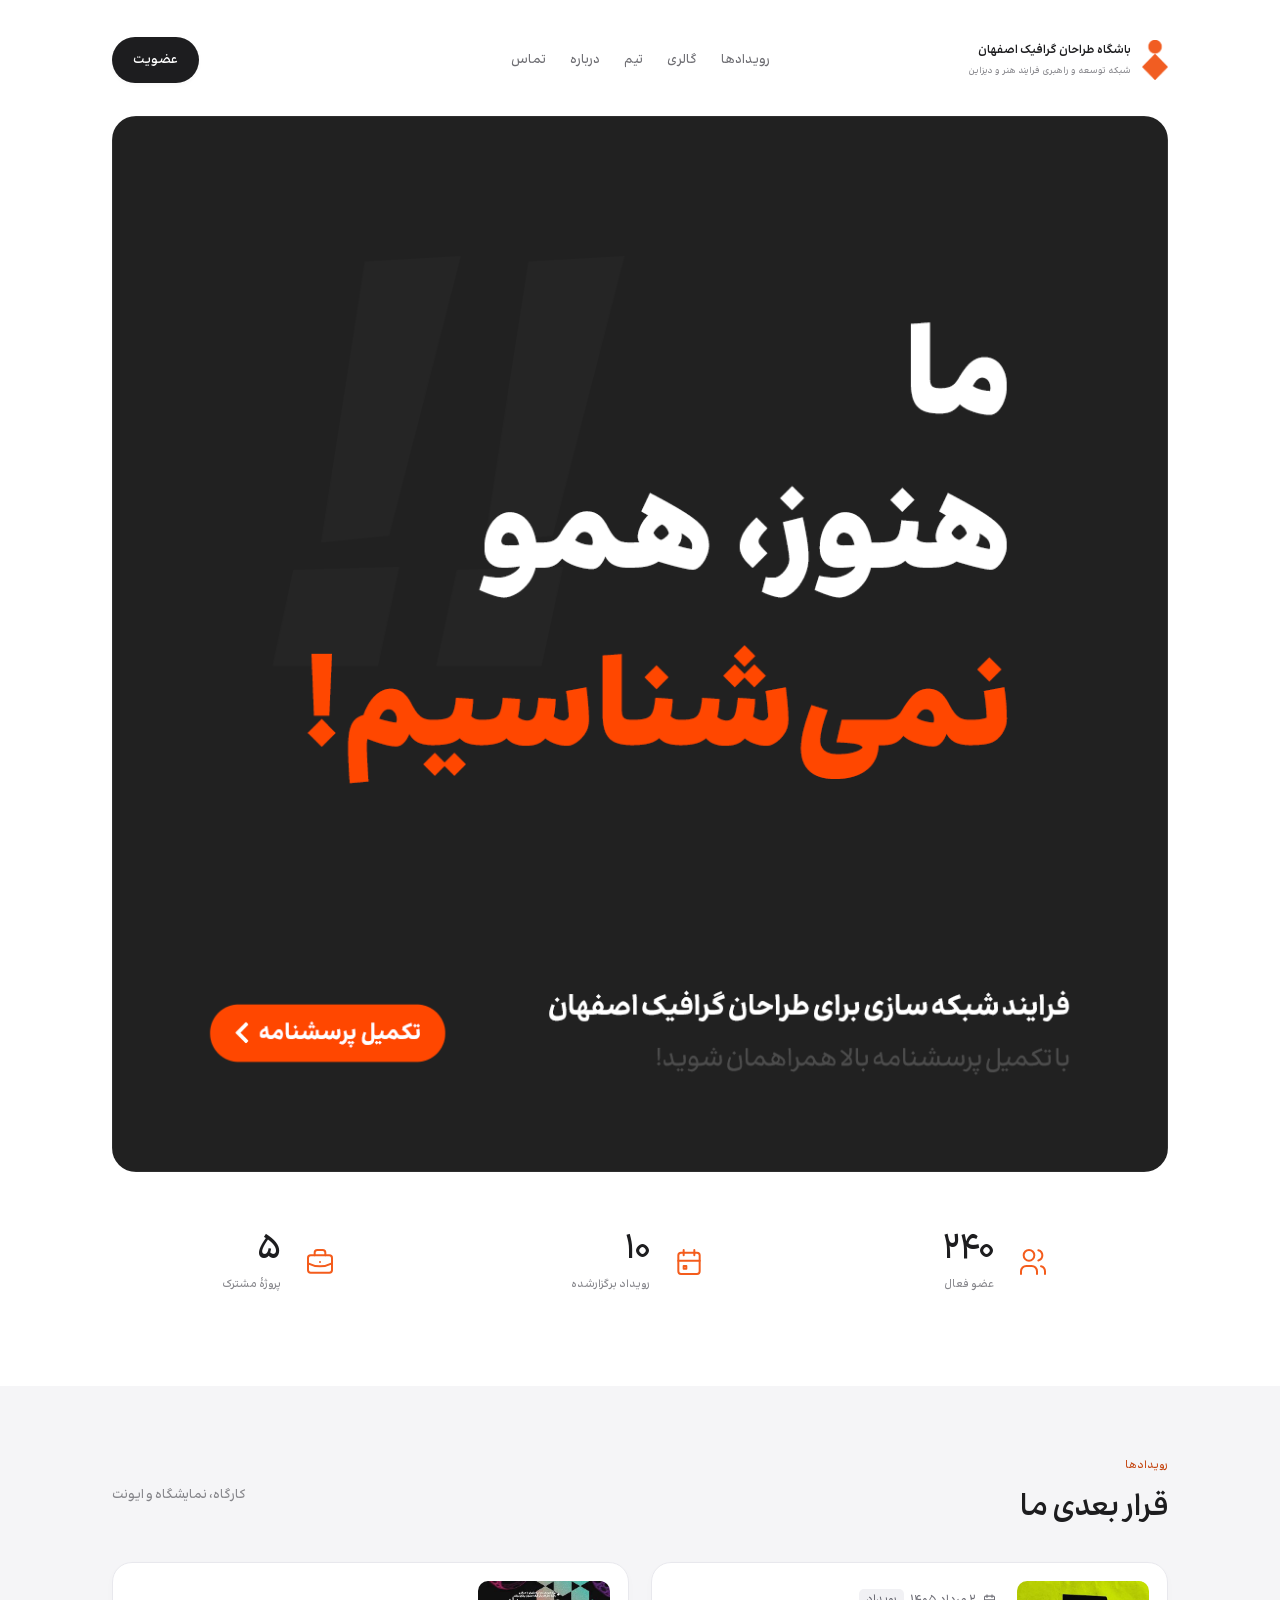
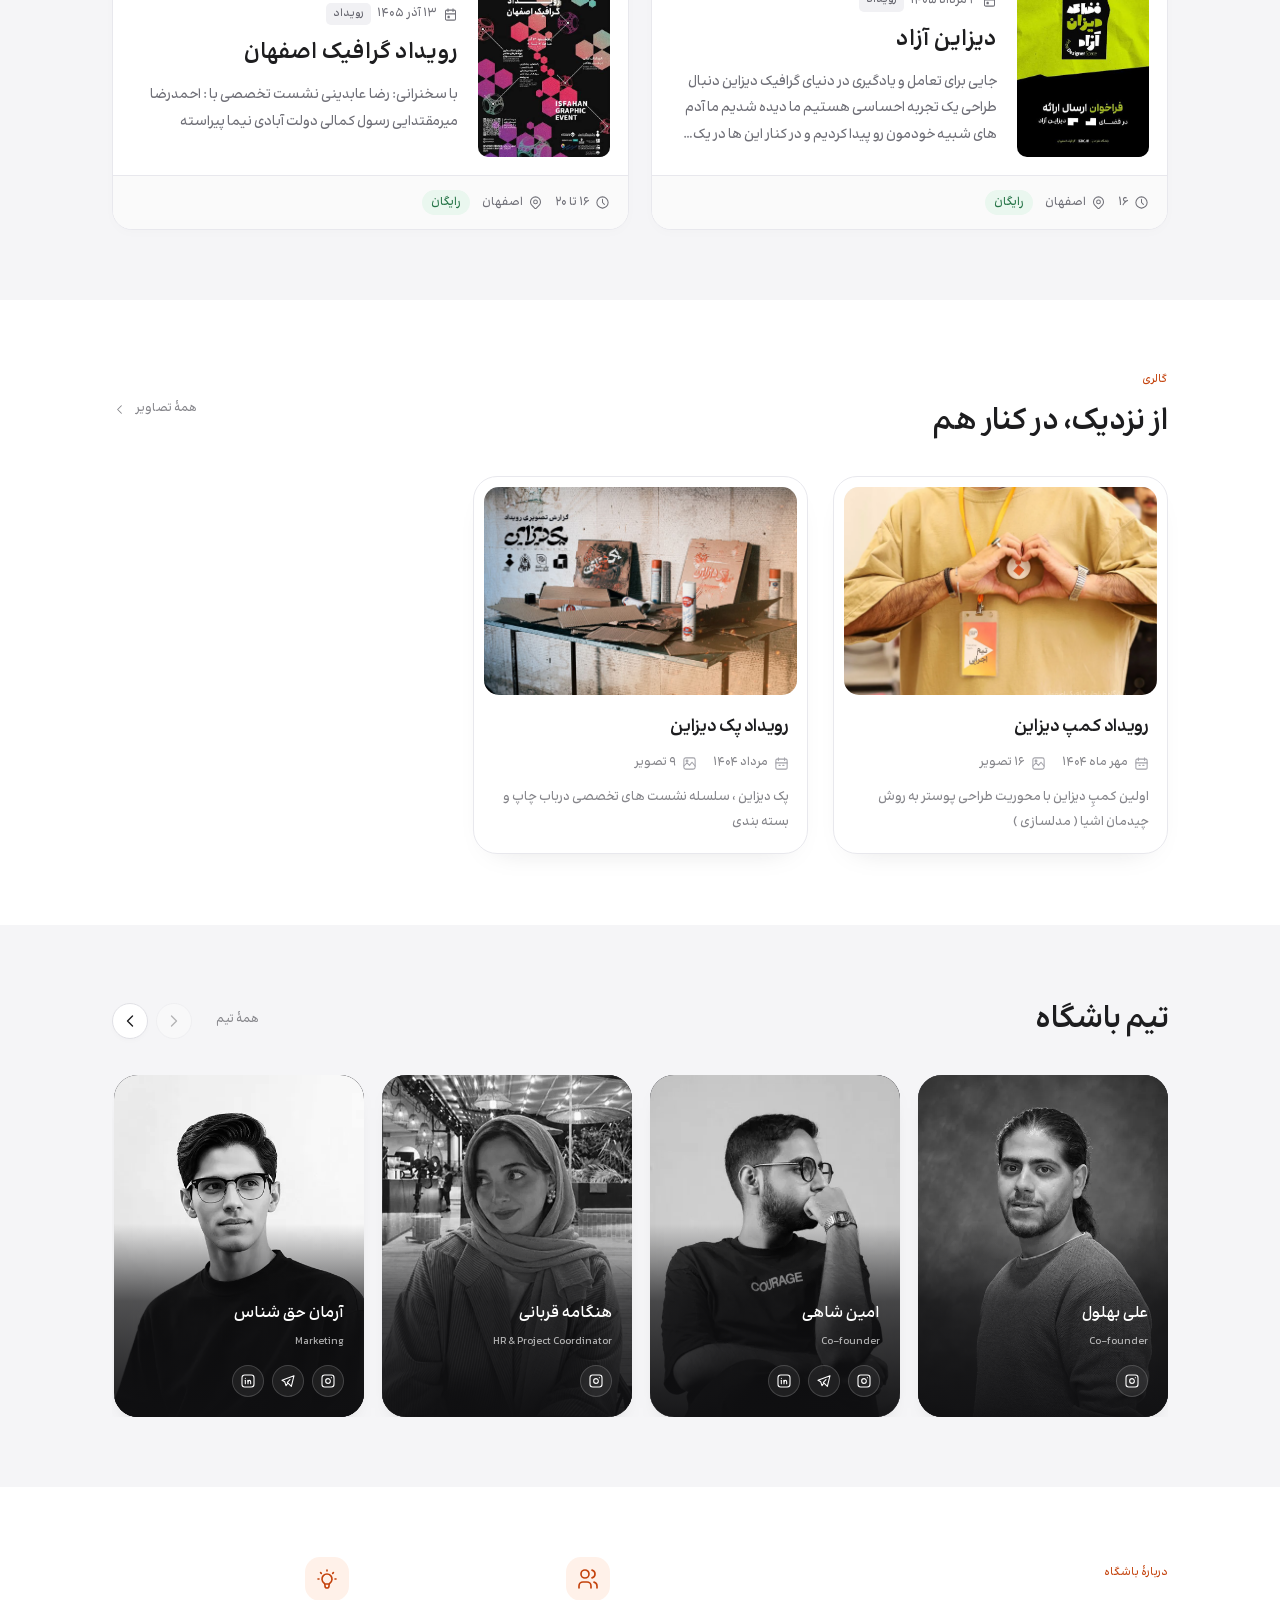
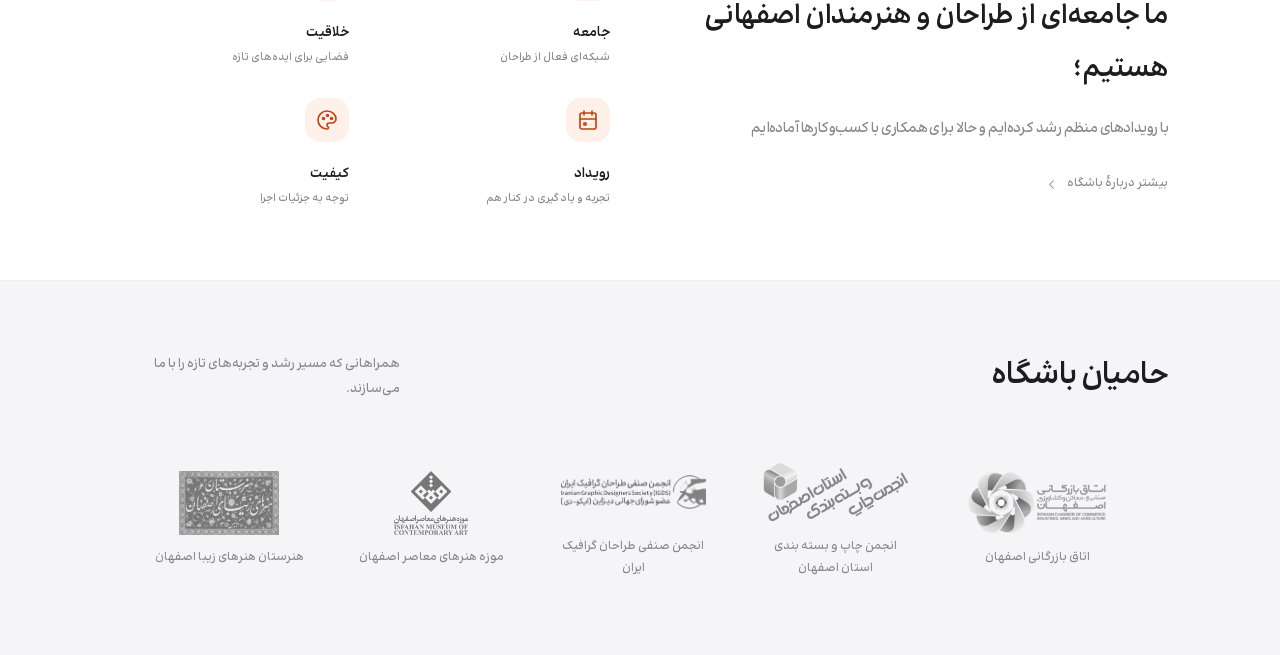
==== commit 491fd269: "Add files via upload" ====
--- a/index.html
+++ b/index.html
@@ -1,5 +1,5 @@
 <!DOCTYPE html>
-<html lang="fa" dir="rtl"><head><meta charset="utf-8"><meta name="viewport" content="width=device-width, initial-scale=1, viewport-fit=cover"><title>باشگاه طراحان گرافیک اصفهان | IGDC</title><meta name="description" content="شبکه توسعه و راهبری فرایند هنر و دیزاین"><meta property="og:type" content="website"><meta property="og:title" content="باشگاه طراحان گرافیک اصفهان"><meta property="og:description" content="شبکه توسعه و راهبری فرایند هنر و دیزاین"><meta property="og:site_name" content="باشگاه طراحان گرافیک اصفهان"><meta property="og:locale" content="fa_IR"><meta property="og:image" content="https://igdc.ir/assets/img/Temp/Preview-IGDC.webp"><meta property="og:image:type" content="image/webp"><meta property="og:image:width" content="1200"><meta property="og:image:height" content="630"><meta property="og:image:alt" content="باشگاه طراحان گرافیک اصفهان"><meta name="twitter:title" content="باشگاه طراحان گرافیک اصفهان"><meta name="twitter:description" content="شبکه توسعه و راهبری فرایند هنر و دیزاین"><meta name="twitter:card" content="summary_large_image"><meta name="twitter:image" content="https://igdc.ir/assets/img/Temp/Preview-IGDC.webp"><meta name="theme-color" content="#ffffff"><meta name="color-scheme" content="light"><link rel="canonical" href="https://igdc.ir/"><meta property="og:url" content="https://igdc.ir/"><link rel="icon" type="image/png" href="/assets/img/Favicon.png"><link rel="apple-touch-icon" href="/assets/img/Favicon.png"><link rel="preload" href="/assets/fonts/Ravi-VF.ttf" as="font" type="font/ttf" crossorigin><link rel="stylesheet" href="/assets/site.css?v=19"></head><body><a class="skip" href="#main">پرش به محتوا</a><svg width="0" height="0" style="position:absolute" aria-hidden="true" focusable="false"><defs>
+<html lang="fa" dir="rtl"><head><meta charset="utf-8"><meta name="viewport" content="width=device-width, initial-scale=1, viewport-fit=cover"><title>باشگاه طراحان گرافیک اصفهان | IGDC</title><meta name="description" content="شبکه توسعه و راهبری فرایند هنر و دیزاین"><meta property="og:type" content="website"><meta property="og:title" content="باشگاه طراحان گرافیک اصفهان"><meta property="og:description" content="شبکه توسعه و راهبری فرایند هنر و دیزاین"><meta property="og:site_name" content="باشگاه طراحان گرافیک اصفهان"><meta property="og:locale" content="fa_IR"><meta property="og:image" content="https://igdc.ir/assets/img/Temp/Preview-IGDC.webp"><meta property="og:image:type" content="image/webp"><meta property="og:image:width" content="1200"><meta property="og:image:height" content="630"><meta property="og:image:alt" content="باشگاه طراحان گرافیک اصفهان"><meta name="twitter:title" content="باشگاه طراحان گرافیک اصفهان"><meta name="twitter:description" content="شبکه توسعه و راهبری فرایند هنر و دیزاین"><meta name="twitter:card" content="summary_large_image"><meta name="twitter:image" content="https://igdc.ir/assets/img/Temp/Preview-IGDC.webp"><meta name="theme-color" content="#ffffff"><meta name="color-scheme" content="light"><link rel="canonical" href="https://igdc.ir/"><meta property="og:url" content="https://igdc.ir/"><link rel="icon" type="image/png" href="/assets/img/Favicon.png"><link rel="apple-touch-icon" href="/assets/img/Favicon.png"><link rel="preload" href="/assets/fonts/Ravi-VF.ttf" as="font" type="font/ttf" crossorigin><link rel="stylesheet" href="/assets/site.css?v=20"></head><body><a class="skip" href="#main">پرش به محتوا</a><svg width="0" height="0" style="position:absolute" aria-hidden="true" focusable="false"><defs>
 <symbol id="cal" viewBox="0 0 24 24">
   <path d="M4 7a2 2 0 0 1 2 -2h12a2 2 0 0 1 2 2v12a2 2 0 0 1 -2 2h-12a2 2 0 0 1 -2 -2l0 -12" />
   <path d="M16 3l0 4" />
@@ -70,4 +70,4 @@
   <path d="M8 7v-2a2 2 0 0 1 2 -2h4a2 2 0 0 1 2 2v2" />
   <path d="M12 12l0 .01" />
   <path d="M3 13a20 20 0 0 0 18 0" />
-</symbol></defs></svg><header id="hdr"><div class="wrap bar"><a class="logo" href="#home" aria-label="باشگاه طراحان گرافیک اصفهان — خانه"><img class="brand-mark" src="/assets/img/Logo.png" alt="" width="26" height="40"><span class="brand-wordmark"><b>باشگاه طراحان گرافیک اصفهان</b><small>شبکه توسعه و راهبری فرایند هنر و دیزاین</small></span></a><nav id="menu" aria-label="ناوبری اصلی"><a href="#events">رویدادها</a><a href="/gallery">گالری</a><a href="/members">تیم</a><a href="/about">درباره</a><a href="#club-footer">تماس</a></nav><div class="acts"><button class="cta membership-trigger" type="button" aria-haspopup="dialog" aria-controls="membership-dialog">عضویت</button><button class="burger" id="mb" type="button" aria-label="باز کردن منو" aria-expanded="false" aria-controls="menu"><span></span></button></div></div></header><main id="main"><section class="hero" id="home"><div class="wrap"><h1 class="sr-only">باشگاه طراحان گرافیک اصفهان</h1><div class="feature-stage" id="feature-stage"><div class="stage-art" aria-hidden="true"><span class="stage-word">IGDC</span><span class="orb"></span><span class="orb2"></span></div></div><div class="stats" aria-label="باشگاه در یک نگاه"><div class="stat"><svg class="i stat-icon" aria-hidden="true"><use href="#users"/></svg><strong dir="ltr">۱۲۰+</strong><span>عضو فعال</span></div><div class="stat"><svg class="i stat-icon" aria-hidden="true"><use href="#cal"/></svg><strong dir="ltr">۴۰+</strong><span>رویداد برگزارشده</span></div><div class="stat"><svg class="i stat-icon" aria-hidden="true"><use href="#projects"/></svg><strong dir="ltr">۱۵</strong><span>پروژهٔ مشترک</span></div></div></div></section><section class="section section-tint" id="events"><div class="wrap"><div class="section-heading"><div><span class="eyebrow">رویدادها</span><h2>قرار بعدی ما</h2></div><p>کارگاه، نمایشگاه و ایونت</p></div><div class="events"><article class="ev registration-open"><div class="event-summary"><div class="ev-visual"><span class="event-monogram" aria-hidden="true"><svg class="i" aria-hidden="true"><use href="#pal"/></svg></span><span class="event-category">ورکشاپ</span><span class="event-status">ثبت‌نام باز است</span></div><div class="ev-body"><div class="event-date"><svg class="i" aria-hidden="true"><use href="#cal"/></svg><span>۲۸ آبان ۱۴۰۵</span></div><h3>هویت بصری، از بریف تا ارائه</h3><p class="event-description">طراحی یک هویت کامل در یک روز، با نقد حضوری و بازخورد مستقیم</p></div></div><div class="event-footer"><div class="event-details"><div class="event-meta"><span><svg class="i" aria-hidden="true"><use href="#clock"/></svg>۱۰ تا ۱۷</span><span><svg class="i" aria-hidden="true"><use href="#pin"/></svg>اصفهان</span></div></div><span class="event-pending">لینک ثبت‌نام به‌زودی</span></div></article><article class="ev"><div class="event-summary"><div class="ev-visual"><span class="event-monogram" aria-hidden="true"><svg class="i" aria-hidden="true"><use href="#pal"/></svg></span><span class="event-category">نمایشگاه</span><span class="event-status">برنامهٔ باشگاه</span></div><div class="ev-body"><div class="event-date"><svg class="i" aria-hidden="true"><use href="#cal"/></svg><span>۱۲ آذر ۱۴۰۵</span></div><h3>نمایشگاه پوستر</h3><p class="event-description">آثار منتخب تیم و گفت‌وگو با طراحان دربارهٔ روند خلق هر پوستر</p></div></div><div class="event-footer"><div class="event-details"><div class="event-meta"><span><svg class="i" aria-hidden="true"><use href="#clock"/></svg>۱۶ تا ۲۱</span><span><svg class="i" aria-hidden="true"><use href="#pin"/></svg>اصفهان</span></div></div></div></article></div></div></section><section class="section" id="gallery"><div class="wrap"><div class="section-heading"><div><span class="eyebrow">گالری</span><h2>از نزدیک، در کنار هم</h2></div><a class="text-link" href="/gallery">همهٔ تصاویر <svg class="i" aria-hidden="true"><use href="#chev"/></svg></a></div><div class="gal" data-gallery="preview"><p class="empty-state">تصاویر تازهٔ باشگاه به‌زودی اینجا قرار می‌گیرند.</p></div></div></section><section class="section section-tint" id="team"><div class="wrap"><div class="section-heading members-heading"><div><span class="eyebrow">تیم</span><h2>تیم باشگاه</h2></div><div class="member-actions"><a class="text-link all-members" href="/members">همهٔ تیم</a><div class="rail-controls" aria-label="حرکت میان تیم"><button class="rail-button" type="button" data-rail-prev aria-controls="members-rail" aria-label="تیمی قبلی"><svg class="i" aria-hidden="true"><use href="#chev"/></svg></button><button class="rail-button" type="button" data-rail-next aria-controls="members-rail" aria-label="تیمی بعدی"><svg class="i" aria-hidden="true"><use href="#chev"/></svg></button></div></div></div><div class="team members-strip" id="members-rail" tabindex="0" role="region" aria-label="تیمی باشگاه"><article class="mem"><div class="ph"><span class="portrait-placeholder" aria-hidden="true"><svg class="i" aria-hidden="true"><use href="#users"/></svg></span></div><div class="mi"><h3>نام عضو اول</h3><p>مدیر باشگاه</p></div></article><article class="mem"><div class="ph"><span class="portrait-placeholder" aria-hidden="true"><svg class="i" aria-hidden="true"><use href="#users"/></svg></span></div><div class="mi"><h3>نام عضو دوم</h3><p>مدیر رویدادها</p></div></article><article class="mem"><div class="ph"><span class="portrait-placeholder" aria-hidden="true"><svg class="i" aria-hidden="true"><use href="#users"/></svg></span></div><div class="mi"><h3>نام عضو سوم</h3><p>مدیر بازاریابی</p></div></article><article class="mem"><div class="ph"><span class="portrait-placeholder" aria-hidden="true"><svg class="i" aria-hidden="true"><use href="#users"/></svg></span></div><div class="mi"><h3>نام عضو چهارم</h3><p>مدیر محتوا</p></div></article><article class="mem"><div class="ph"><span class="portrait-placeholder" aria-hidden="true"><svg class="i" aria-hidden="true"><use href="#users"/></svg></span></div><div class="mi"><h3>نام عضو پنجم</h3><p>عضو باشگاه</p></div></article><article class="mem"><div class="ph"><span class="portrait-placeholder" aria-hidden="true"><svg class="i" aria-hidden="true"><use href="#users"/></svg></span></div><div class="mi"><h3>نام عضو ششم</h3><p>عضو باشگاه</p></div></article><article class="mem"><div class="ph"><span class="portrait-placeholder" aria-hidden="true"><svg class="i" aria-hidden="true"><use href="#users"/></svg></span></div><div class="mi"><h3>نام عضو هفتم</h3><p>عضو باشگاه</p></div></article><article class="mem"><div class="ph"><span class="portrait-placeholder" aria-hidden="true"><svg class="i" aria-hidden="true"><use href="#users"/></svg></span></div><div class="mi"><h3>نام عضو هشتم</h3><p>عضو باشگاه</p></div></article><article class="mem"><div class="ph"><span class="portrait-placeholder" aria-hidden="true"><svg class="i" aria-hidden="true"><use href="#users"/></svg></span></div><div class="mi"><h3>نام عضو نهم</h3><p>عضو باشگاه</p></div></article><article class="mem"><div class="ph"><span class="portrait-placeholder" aria-hidden="true"><svg class="i" aria-hidden="true"><use href="#users"/></svg></span></div><div class="mi"><h3>نام عضو دهم</h3><p>عضو باشگاه</p></div></article></div></div></section><section class="section" id="about"><div class="wrap about-layout"><div class="about-copy"><span class="eyebrow">دربارهٔ باشگاه</span><h2 class="statement">ما جامعه‌ای از طراحان و هنرمندان اصفهانی هستیم؛<span>با رویدادهای منظم رشد کرده‌ایم و حالا برای همکاری با کسب‌وکارها آماده‌ایم</span></h2><a class="text-link about-more" href="/about">بیشتر دربارهٔ باشگاه <svg class="i" aria-hidden="true"><use href="#chev"/></svg></a></div><div class="vals"><div class="val"><svg class="i" aria-hidden="true"><use href="#users"/></svg><h3>جامعه</h3><p>شبکه‌ای فعال از طراحان</p></div><div class="val"><svg class="i" aria-hidden="true"><use href="#bulb"/></svg><h3>خلاقیت</h3><p>فضایی برای ایده‌های تازه</p></div><div class="val"><svg class="i" aria-hidden="true"><use href="#cal"/></svg><h3>رویداد</h3><p>تجربه و یادگیری در کنار هم</p></div><div class="val"><svg class="i" aria-hidden="true"><use href="#pal"/></svg><h3>کیفیت</h3><p>توجه به جزئیات اجرا</p></div></div></div></section><section class="section sponsors-section" id="sponsors" aria-labelledby="sponsors-title"><div class="wrap"><div class="section-heading sponsor-heading"><div><span class="eyebrow">همراهان ما</span><h2 id="sponsors-title">حامیان باشگاه</h2></div><p data-sponsors-description>همراهانی که مسیر رشد و تجربه‌های تازه را با ما می‌سازند.</p></div><div class="sponsors-grid" tabindex="0" role="region" aria-label="لوگوهای حامیان باشگاه"><div class="sponsors-track"><div class="sponsors-group" aria-hidden="true"><span class="sponsor-card sponsor-placeholder"></span><span class="sponsor-card sponsor-placeholder"></span><span class="sponsor-card sponsor-placeholder"></span><span class="sponsor-card sponsor-placeholder"></span><span class="sponsor-card sponsor-placeholder"></span><span class="sponsor-card sponsor-placeholder"></span></div><div class="sponsors-group sponsors-clone" aria-hidden="true"><span class="sponsor-card sponsor-placeholder"></span><span class="sponsor-card sponsor-placeholder"></span><span class="sponsor-card sponsor-placeholder"></span><span class="sponsor-card sponsor-placeholder"></span><span class="sponsor-card sponsor-placeholder"></span><span class="sponsor-card sponsor-placeholder"></span></div></div></div></div></section></main><footer class="club-footer" id="club-footer"><div class="wrap"><div class="footer-top"><div><span class="eyebrow" data-footer-eyebrow>در ارتباط بمانیم</span><h2 data-footer-title>ایده‌های خوب، از یک گفت‌وگو شروع می‌شوند.</h2><p data-footer-description>برای همکاری، ساختن و تجربه‌کردن کنار هم هستیم.</p></div><button class="footer-cta" data-footer-action type="button" aria-haspopup="dialog" aria-controls="contact-dialog">شروع گفت‌وگو <svg class="i" aria-hidden="true"><use href="#chev"/></svg></button></div><div class="footer-columns"><div class="footer-identity"><img src="/assets/img/Logo.png" alt="" width="30" height="46"><div><p data-footer-brand>باشگاه طراحان گرافیک اصفهان</p><p data-footer-tagline>شبکه توسعه و راهبری فرایند هنر و دیزاین</p></div></div><div><h3 data-footer-links-title>در باشگاه</h3><nav class="footer-links" aria-label="پیوندهای پایین صفحه"><a href="/#events">رویدادها</a><a href="/gallery">گالری</a><a href="/members">تیم</a><a href="/about">دربارهٔ باشگاه</a></nav></div><div><h3 data-footer-social-title>ما را دنبال کنید</h3><div class="footer-networks"><a href="https://t.me/igdcir">کانال تلگرام <svg class="i" aria-hidden="true"><use href="#chev"/></svg></a><a href="https://t.me/igdc_ir">گفت‌وگو در تلگرام <svg class="i" aria-hidden="true"><use href="#chev"/></svg></a><a href="https://www.instagram.com/igdc.ir/" target="_blank" rel="noopener noreferrer">اینستاگرام <svg class="i" aria-hidden="true"><use href="#chev"/></svg></a></div></div></div><div class="footer-bottom"><p data-footer-copyright>© ۱۴۰۵ IGDC — باشگاه طراحان گرافیک اصفهان</p><a href="#main">بازگشت به بالا <svg class="i" aria-hidden="true"><use href="#chev"/></svg></a></div></div></footer><dialog class="membership-dialog" id="membership-dialog" aria-labelledby="membership-title"><button type="button" class="dialog-close" data-close-membership aria-label="بستن">×</button><div class="membership-art" data-membership-art aria-hidden="true"></div><div class="membership-content"><span class="eyebrow">عضویت در باشگاه</span><h2 id="membership-title">دیدار بعدی ما، به‌زودی.</h2><span class="membership-state"><span></span>عضویت فعلاً بسته است</span><p>زمان شروع عضویت در شبکه‌های اجتماعی باشگاه اعلام می‌شود.</p><div class="dialog-socials"><a class="social-link" href="https://t.me/igdcir" data-channel-link target="_blank" rel="noopener noreferrer"><svg class="i" aria-hidden="true"><use href="#tg"/></svg>کانال تلگرام</a><a class="social-link" href="https://www.instagram.com/igdc.ir/" data-instagram-link target="_blank" rel="noopener noreferrer"><svg class="i" aria-hidden="true"><use href="#ig"/></svg>اینستاگرام</a></div></div></dialog><div class="lb" id="lb" hidden role="dialog" aria-modal="true" aria-label="نمایش تصویر"><button class="lb-x" id="lbx" type="button" aria-label="بستن تصویر">×</button><img id="lbimg" alt=""></div><script src="/assets/main.js?v=12" defer></script><script src="/assets/cms.js?v=19" defer></script><script src="/assets/gallery.js?v=10" defer></script><dialog class="contact-dialog" id="contact-dialog" aria-labelledby="contact-title"><button type="button" class="dialog-close" data-close-contact aria-label="بستن">×</button><span class="eyebrow">در ارتباط بمانیم</span><h2 id="contact-title">شروع گفت‌وگو</h2><p class="contact-intro">اطلاعات تماس و پیامتان را برای ما بنویسید.</p><form class="cform" id="cf"><div class="form-row"><div class="fld"><label for="fname">نام و نام خانوادگی</label><input id="fname" name="name" autocomplete="name" required maxlength="120"></div><div class="fld"><label for="fphone">شماره موبایل</label><input id="fphone" name="phone" type="tel" dir="ltr" autocomplete="tel" required maxlength="24"></div></div><div class="form-row"><div class="fld"><label for="femail">ایمیل (اختیاری)</label><input id="femail" name="email" type="email" dir="ltr" autocomplete="email" maxlength="160"></div><div class="fld"><label for="fsubject">موضوع گفت‌وگو</label><div class="select-wrap"><select id="fsubject" name="subject"><option>همکاری</option><option>رویدادها</option><option>سایر موضوعات</option></select><svg class="i" aria-hidden="true"><use href="#chev"/></svg></div></div></div><div class="fld"><label for="fmessage">پیام شما</label><textarea id="fmessage" name="message" required maxlength="5000"></textarea></div><div class="honeypot" aria-hidden="true"><label for="ftrap">این قسمت را خالی بگذارید</label><input id="ftrap" name="_gotcha" tabindex="-1" autocomplete="off"></div><p class="form-note" id="contact-note">ارسال فرم هنوز فعال نشده؛ از شبکه‌های اجتماعی زیر با ما در تماس باشید.</p><button class="btn" type="submit" disabled>ارسال پیام <svg class="i" aria-hidden="true"><use href="#chev"/></svg></button><p class="fstat" id="fstat" role="status" aria-live="polite"></p></form><div class="contact-networks" aria-label="شبکه‌های اجتماعی"><a class="network-link" href="https://t.me/igdc_ir" target="_blank" rel="noopener noreferrer"><span class="network-icon"><svg class="i" aria-hidden="true"><use href="#tg"/></svg></span><span class="network-copy"><span class="network-label">پیوی باشگاه</span><span class="network-handle" dir="ltr">@igdc_ir</span></span></a><a class="network-link" href="https://t.me/igdcir" target="_blank" rel="noopener noreferrer"><span class="network-icon"><svg class="i" aria-hidden="true"><use href="#tg"/></svg></span><span class="network-copy"><span class="network-label">کانال تلگرام</span><span class="network-handle" dir="ltr">@igdcir</span></span></a><a class="network-link" href="https://www.instagram.com/igdc.ir/" target="_blank" rel="noopener noreferrer"><span class="network-icon"><svg class="i" aria-hidden="true"><use href="#ig"/></svg></span><span class="network-copy"><span class="network-label">اینستاگرام</span><span class="network-handle" dir="ltr">@igdc.ir</span></span></a></div></dialog><dialog class="poster-dialog" id="poster-dialog" aria-labelledby="poster-title"><div class="poster-toolbar"><h2 id="poster-title">پوستر رویداد</h2><button class="poster-close" type="button" data-close-poster aria-label="بستن پوستر"><svg class="i" viewBox="0 0 24 24" aria-hidden="true"><path d="m6 6 12 12M6 18 18 6"/></svg></button></div><img id="poster-image" alt=""></dialog></body></html>
+</symbol></defs></svg><header id="hdr"><div class="wrap bar"><a class="logo" href="#home" aria-label="باشگاه طراحان گرافیک اصفهان — خانه"><img class="brand-mark" src="/assets/img/Logo.png" alt="" width="26" height="40"><span class="brand-wordmark"><b>باشگاه طراحان گرافیک اصفهان</b><small>شبکه توسعه و راهبری فرایند هنر و دیزاین</small></span></a><nav id="menu" aria-label="ناوبری اصلی"><a href="#events">رویدادها</a><a href="/gallery">گالری</a><a href="/members">تیم</a><a href="/about">درباره</a><a href="#club-footer">تماس</a></nav><div class="acts"><button class="cta membership-trigger" type="button" aria-haspopup="dialog" aria-controls="membership-dialog">عضویت</button><button class="burger" id="mb" type="button" aria-label="باز کردن منو" aria-expanded="false" aria-controls="menu"><span></span></button></div></div></header><main id="main"><section class="hero" id="home"><div class="wrap"><h1 class="sr-only">باشگاه طراحان گرافیک اصفهان</h1><div class="feature-stage" id="feature-stage"><div class="stage-art" aria-hidden="true"><span class="stage-word">IGDC</span><span class="orb"></span><span class="orb2"></span></div></div><div class="stats" aria-label="باشگاه در یک نگاه"><div class="stat"><svg class="i stat-icon" aria-hidden="true"><use href="#users"/></svg><strong dir="ltr">۱۲۰+</strong><span>عضو فعال</span></div><div class="stat"><svg class="i stat-icon" aria-hidden="true"><use href="#cal"/></svg><strong dir="ltr">۴۰+</strong><span>رویداد برگزارشده</span></div><div class="stat"><svg class="i stat-icon" aria-hidden="true"><use href="#projects"/></svg><strong dir="ltr">۱۵</strong><span>پروژهٔ مشترک</span></div></div></div></section><section class="section section-tint" id="events"><div class="wrap"><div class="section-heading"><div><span class="eyebrow">رویدادها</span><h2>قرار بعدی ما</h2></div><p>کارگاه، نمایشگاه و ایونت</p></div><div class="events"><article class="ev registration-open"><div class="event-summary"><div class="ev-visual"><span class="event-monogram" aria-hidden="true"><svg class="i" aria-hidden="true"><use href="#pal"/></svg></span><span class="event-category">ورکشاپ</span><span class="event-status">ثبت‌نام باز است</span></div><div class="ev-body"><div class="event-date"><svg class="i" aria-hidden="true"><use href="#cal"/></svg><span>۲۸ آبان ۱۴۰۵</span></div><h3>هویت بصری، از بریف تا ارائه</h3><p class="event-description">طراحی یک هویت کامل در یک روز، با نقد حضوری و بازخورد مستقیم</p></div></div><div class="event-footer"><div class="event-details"><div class="event-meta"><span><svg class="i" aria-hidden="true"><use href="#clock"/></svg>۱۰ تا ۱۷</span><span><svg class="i" aria-hidden="true"><use href="#pin"/></svg>اصفهان</span></div></div><span class="event-pending">لینک ثبت‌نام به‌زودی</span></div></article><article class="ev"><div class="event-summary"><div class="ev-visual"><span class="event-monogram" aria-hidden="true"><svg class="i" aria-hidden="true"><use href="#pal"/></svg></span><span class="event-category">نمایشگاه</span><span class="event-status">برنامهٔ باشگاه</span></div><div class="ev-body"><div class="event-date"><svg class="i" aria-hidden="true"><use href="#cal"/></svg><span>۱۲ آذر ۱۴۰۵</span></div><h3>نمایشگاه پوستر</h3><p class="event-description">آثار منتخب تیم و گفت‌وگو با طراحان دربارهٔ روند خلق هر پوستر</p></div></div><div class="event-footer"><div class="event-details"><div class="event-meta"><span><svg class="i" aria-hidden="true"><use href="#clock"/></svg>۱۶ تا ۲۱</span><span><svg class="i" aria-hidden="true"><use href="#pin"/></svg>اصفهان</span></div></div></div></article></div></div></section><section class="section" id="gallery"><div class="wrap"><div class="section-heading"><div><span class="eyebrow">گالری</span><h2>از نزدیک، در کنار هم</h2></div><a class="text-link" href="/gallery">همهٔ تصاویر <svg class="i" aria-hidden="true"><use href="#chev"/></svg></a></div><div class="gal" data-gallery="preview"><p class="empty-state">تصاویر تازهٔ باشگاه به‌زودی اینجا قرار می‌گیرند.</p></div></div></section><section class="section section-tint" id="team"><div class="wrap"><div class="section-heading members-heading"><div><h2>تیم باشگاه</h2></div><div class="member-actions"><a class="text-link all-members" href="/members">همهٔ تیم</a><div class="rail-controls" aria-label="حرکت میان تیم"><button class="rail-button" type="button" data-rail-prev aria-controls="members-rail" aria-label="تیمی قبلی"><svg class="i" aria-hidden="true"><use href="#chev"/></svg></button><button class="rail-button" type="button" data-rail-next aria-controls="members-rail" aria-label="تیمی بعدی"><svg class="i" aria-hidden="true"><use href="#chev"/></svg></button></div></div></div><div class="team members-strip" id="members-rail" tabindex="0" role="region" aria-label="تیمی باشگاه"><article class="mem"><div class="ph"><span class="portrait-placeholder" aria-hidden="true"><svg class="i" aria-hidden="true"><use href="#users"/></svg></span></div><div class="mi"><h3>نام عضو اول</h3><p>مدیر باشگاه</p></div></article><article class="mem"><div class="ph"><span class="portrait-placeholder" aria-hidden="true"><svg class="i" aria-hidden="true"><use href="#users"/></svg></span></div><div class="mi"><h3>نام عضو دوم</h3><p>مدیر رویدادها</p></div></article><article class="mem"><div class="ph"><span class="portrait-placeholder" aria-hidden="true"><svg class="i" aria-hidden="true"><use href="#users"/></svg></span></div><div class="mi"><h3>نام عضو سوم</h3><p>مدیر بازاریابی</p></div></article><article class="mem"><div class="ph"><span class="portrait-placeholder" aria-hidden="true"><svg class="i" aria-hidden="true"><use href="#users"/></svg></span></div><div class="mi"><h3>نام عضو چهارم</h3><p>مدیر محتوا</p></div></article><article class="mem"><div class="ph"><span class="portrait-placeholder" aria-hidden="true"><svg class="i" aria-hidden="true"><use href="#users"/></svg></span></div><div class="mi"><h3>نام عضو پنجم</h3><p>عضو باشگاه</p></div></article><article class="mem"><div class="ph"><span class="portrait-placeholder" aria-hidden="true"><svg class="i" aria-hidden="true"><use href="#users"/></svg></span></div><div class="mi"><h3>نام عضو ششم</h3><p>عضو باشگاه</p></div></article><article class="mem"><div class="ph"><span class="portrait-placeholder" aria-hidden="true"><svg class="i" aria-hidden="true"><use href="#users"/></svg></span></div><div class="mi"><h3>نام عضو هفتم</h3><p>عضو باشگاه</p></div></article><article class="mem"><div class="ph"><span class="portrait-placeholder" aria-hidden="true"><svg class="i" aria-hidden="true"><use href="#users"/></svg></span></div><div class="mi"><h3>نام عضو هشتم</h3><p>عضو باشگاه</p></div></article><article class="mem"><div class="ph"><span class="portrait-placeholder" aria-hidden="true"><svg class="i" aria-hidden="true"><use href="#users"/></svg></span></div><div class="mi"><h3>نام عضو نهم</h3><p>عضو باشگاه</p></div></article><article class="mem"><div class="ph"><span class="portrait-placeholder" aria-hidden="true"><svg class="i" aria-hidden="true"><use href="#users"/></svg></span></div><div class="mi"><h3>نام عضو دهم</h3><p>عضو باشگاه</p></div></article></div></div></section><section class="section" id="about"><div class="wrap about-layout"><div class="about-copy"><span class="eyebrow">دربارهٔ باشگاه</span><h2 class="statement">ما جامعه‌ای از طراحان و هنرمندان اصفهانی هستیم؛<span>با رویدادهای منظم رشد کرده‌ایم و حالا برای همکاری با کسب‌وکارها آماده‌ایم</span></h2><a class="text-link about-more" href="/about">بیشتر دربارهٔ باشگاه <svg class="i" aria-hidden="true"><use href="#chev"/></svg></a></div><div class="vals"><div class="val"><svg class="i" aria-hidden="true"><use href="#users"/></svg><h3>جامعه</h3><p>شبکه‌ای فعال از طراحان</p></div><div class="val"><svg class="i" aria-hidden="true"><use href="#bulb"/></svg><h3>خلاقیت</h3><p>فضایی برای ایده‌های تازه</p></div><div class="val"><svg class="i" aria-hidden="true"><use href="#cal"/></svg><h3>رویداد</h3><p>تجربه و یادگیری در کنار هم</p></div><div class="val"><svg class="i" aria-hidden="true"><use href="#pal"/></svg><h3>کیفیت</h3><p>توجه به جزئیات اجرا</p></div></div></div></section><section class="section sponsors-section" id="sponsors" aria-labelledby="sponsors-title"><div class="wrap"><div class="section-heading sponsor-heading"><div><h2 id="sponsors-title">حامیان باشگاه</h2></div><p data-sponsors-description>همراهانی که مسیر رشد و تجربه‌های تازه را با ما می‌سازند.</p></div><div class="sponsors-grid" tabindex="0" role="region" aria-label="لوگوهای حامیان باشگاه"><div class="sponsors-track"><div class="sponsors-group" aria-hidden="true"><span class="sponsor-card sponsor-placeholder"></span><span class="sponsor-card sponsor-placeholder"></span><span class="sponsor-card sponsor-placeholder"></span><span class="sponsor-card sponsor-placeholder"></span><span class="sponsor-card sponsor-placeholder"></span><span class="sponsor-card sponsor-placeholder"></span></div><div class="sponsors-group sponsors-clone" aria-hidden="true"><span class="sponsor-card sponsor-placeholder"></span><span class="sponsor-card sponsor-placeholder"></span><span class="sponsor-card sponsor-placeholder"></span><span class="sponsor-card sponsor-placeholder"></span><span class="sponsor-card sponsor-placeholder"></span><span class="sponsor-card sponsor-placeholder"></span></div></div></div></div></section></main><footer class="club-footer" id="club-footer"><div class="wrap"><div class="footer-top"><div><span class="eyebrow" data-footer-eyebrow>در ارتباط بمانیم</span><h2 data-footer-title>ایده‌های خوب، از یک گفت‌وگو شروع می‌شوند.</h2><p data-footer-description>برای همکاری، ساختن و تجربه‌کردن کنار هم هستیم.</p></div><button class="footer-cta" data-footer-action type="button" aria-haspopup="dialog" aria-controls="contact-dialog">شروع گفت‌وگو <svg class="i" aria-hidden="true"><use href="#chev"/></svg></button></div><div class="footer-columns"><div class="footer-identity"><img src="/assets/img/Logo.png" alt="" width="30" height="46"><div><p data-footer-brand>باشگاه طراحان گرافیک اصفهان</p><p data-footer-tagline>شبکه توسعه و راهبری فرایند هنر و دیزاین</p></div></div><div><h3 data-footer-links-title>در باشگاه</h3><nav class="footer-links" aria-label="پیوندهای پایین صفحه"><a href="/#events">رویدادها</a><a href="/gallery">گالری</a><a href="/members">تیم</a><a href="/about">دربارهٔ باشگاه</a></nav></div><div><h3 data-footer-social-title>ما را دنبال کنید</h3><div class="footer-networks"><a href="https://t.me/igdcir">کانال تلگرام <svg class="i" aria-hidden="true"><use href="#chev"/></svg></a><a href="https://t.me/igdc_ir">گفت‌وگو در تلگرام <svg class="i" aria-hidden="true"><use href="#chev"/></svg></a><a href="https://www.instagram.com/igdc.ir/" target="_blank" rel="noopener noreferrer">اینستاگرام <svg class="i" aria-hidden="true"><use href="#chev"/></svg></a></div></div></div><div class="footer-bottom"><p data-footer-copyright>© ۱۴۰۵ IGDC — باشگاه طراحان گرافیک اصفهان</p><a href="#main">بازگشت به بالا <svg class="i" aria-hidden="true"><use href="#chev"/></svg></a></div></div></footer><dialog class="membership-dialog" id="membership-dialog" aria-labelledby="membership-title"><button type="button" class="dialog-close" data-close-membership aria-label="بستن">×</button><div class="membership-art" data-membership-art aria-hidden="true"></div><div class="membership-content"><span class="eyebrow">عضویت در باشگاه</span><h2 id="membership-title">دیدار بعدی ما، به‌زودی.</h2><span class="membership-state"><span></span>عضویت فعلاً بسته است</span><p>زمان شروع عضویت در شبکه‌های اجتماعی باشگاه اعلام می‌شود.</p><div class="dialog-socials"><a class="social-link" href="https://t.me/igdcir" data-channel-link target="_blank" rel="noopener noreferrer"><svg class="i" aria-hidden="true"><use href="#tg"/></svg>کانال تلگرام</a><a class="social-link" href="https://www.instagram.com/igdc.ir/" data-instagram-link target="_blank" rel="noopener noreferrer"><svg class="i" aria-hidden="true"><use href="#ig"/></svg>اینستاگرام</a></div></div></dialog><div class="lb" id="lb" hidden role="dialog" aria-modal="true" aria-label="نمایش تصویر"><button class="lb-x" id="lbx" type="button" aria-label="بستن تصویر">×</button><img id="lbimg" alt=""></div><script src="/assets/main.js?v=13" defer></script><script src="/assets/cms.js?v=19" defer></script><script src="/assets/gallery.js?v=10" defer></script><dialog class="contact-dialog" id="contact-dialog" aria-labelledby="contact-title"><button type="button" class="dialog-close" data-close-contact aria-label="بستن">×</button><span class="eyebrow">در ارتباط بمانیم</span><h2 id="contact-title">شروع گفت‌وگو</h2><p class="contact-intro">اطلاعات تماس و پیامتان را برای ما بنویسید.</p><form class="cform" id="cf"><div class="form-row"><div class="fld"><label for="fname">نام و نام خانوادگی</label><input id="fname" name="name" autocomplete="name" required maxlength="120"></div><div class="fld"><label for="fphone">شماره موبایل</label><input id="fphone" name="phone" type="tel" dir="ltr" autocomplete="tel" required maxlength="24"></div></div><div class="form-row"><div class="fld"><label for="femail">ایمیل (اختیاری)</label><input id="femail" name="email" type="email" dir="ltr" autocomplete="email" maxlength="160"></div><div class="fld"><label for="fsubject">موضوع گفت‌وگو</label><div class="select-wrap"><select id="fsubject" name="subject"><option>همکاری</option><option>رویدادها</option><option>سایر موضوعات</option></select><svg class="i" aria-hidden="true"><use href="#chev"/></svg></div></div></div><div class="fld"><label for="fmessage">پیام شما</label><textarea id="fmessage" name="message" required maxlength="5000"></textarea></div><div class="honeypot" aria-hidden="true"><label for="ftrap">این قسمت را خالی بگذارید</label><input id="ftrap" name="_gotcha" tabindex="-1" autocomplete="off"></div><p class="form-note" id="contact-note">ارسال فرم هنوز فعال نشده؛ از شبکه‌های اجتماعی زیر با ما در تماس باشید.</p><button class="btn" type="submit" disabled>ارسال پیام <svg class="i" aria-hidden="true"><use href="#chev"/></svg></button><p class="fstat" id="fstat" role="status" aria-live="polite"></p></form><div class="contact-networks" aria-label="شبکه‌های اجتماعی"><a class="network-link" href="https://t.me/igdc_ir" target="_blank" rel="noopener noreferrer"><span class="network-icon"><svg class="i" aria-hidden="true"><use href="#tg"/></svg></span><span class="network-copy"><span class="network-label">پیوی باشگاه</span><span class="network-handle" dir="ltr">@igdc_ir</span></span></a><a class="network-link" href="https://t.me/igdcir" target="_blank" rel="noopener noreferrer"><span class="network-icon"><svg class="i" aria-hidden="true"><use href="#tg"/></svg></span><span class="network-copy"><span class="network-label">کانال تلگرام</span><span class="network-handle" dir="ltr">@igdcir</span></span></a><a class="network-link" href="https://www.instagram.com/igdc.ir/" target="_blank" rel="noopener noreferrer"><span class="network-icon"><svg class="i" aria-hidden="true"><use href="#ig"/></svg></span><span class="network-copy"><span class="network-label">اینستاگرام</span><span class="network-handle" dir="ltr">@igdc.ir</span></span></a></div></dialog><dialog class="poster-dialog" id="poster-dialog" aria-labelledby="poster-title"><div class="poster-toolbar"><h2 id="poster-title">پوستر رویداد</h2><button class="poster-close" type="button" data-close-poster aria-label="بستن پوستر"><svg class="i" viewBox="0 0 24 24" aria-hidden="true"><path d="m6 6 12 12M6 18 18 6"/></svg></button></div><img id="poster-image" alt=""></dialog></body></html>
--- a/assets/site.css
+++ b/assets/site.css
@@ -193,3 +193,7 @@
 .gx-album-link:hover,.gx-album-link:focus-visible{transform:none}
 .gx-album-link:hover .gx-cover>img{transform:none}
 }
+img.soft.is-instant:not(.is-loaded){opacity:1}
+img.soft.is-instant.is-loaded,.ph img.soft.is-instant.is-loaded{animation:none}
+.reveal-ready{filter:none;transform:translateY(18px);transition:opacity .7s cubic-bezier(.2,.7,.2,1),transform .7s cubic-bezier(.2,.7,.2,1);transition-delay:var(--reveal-delay,0ms)}
+.reveal-ready.is-visible{transform:none}
